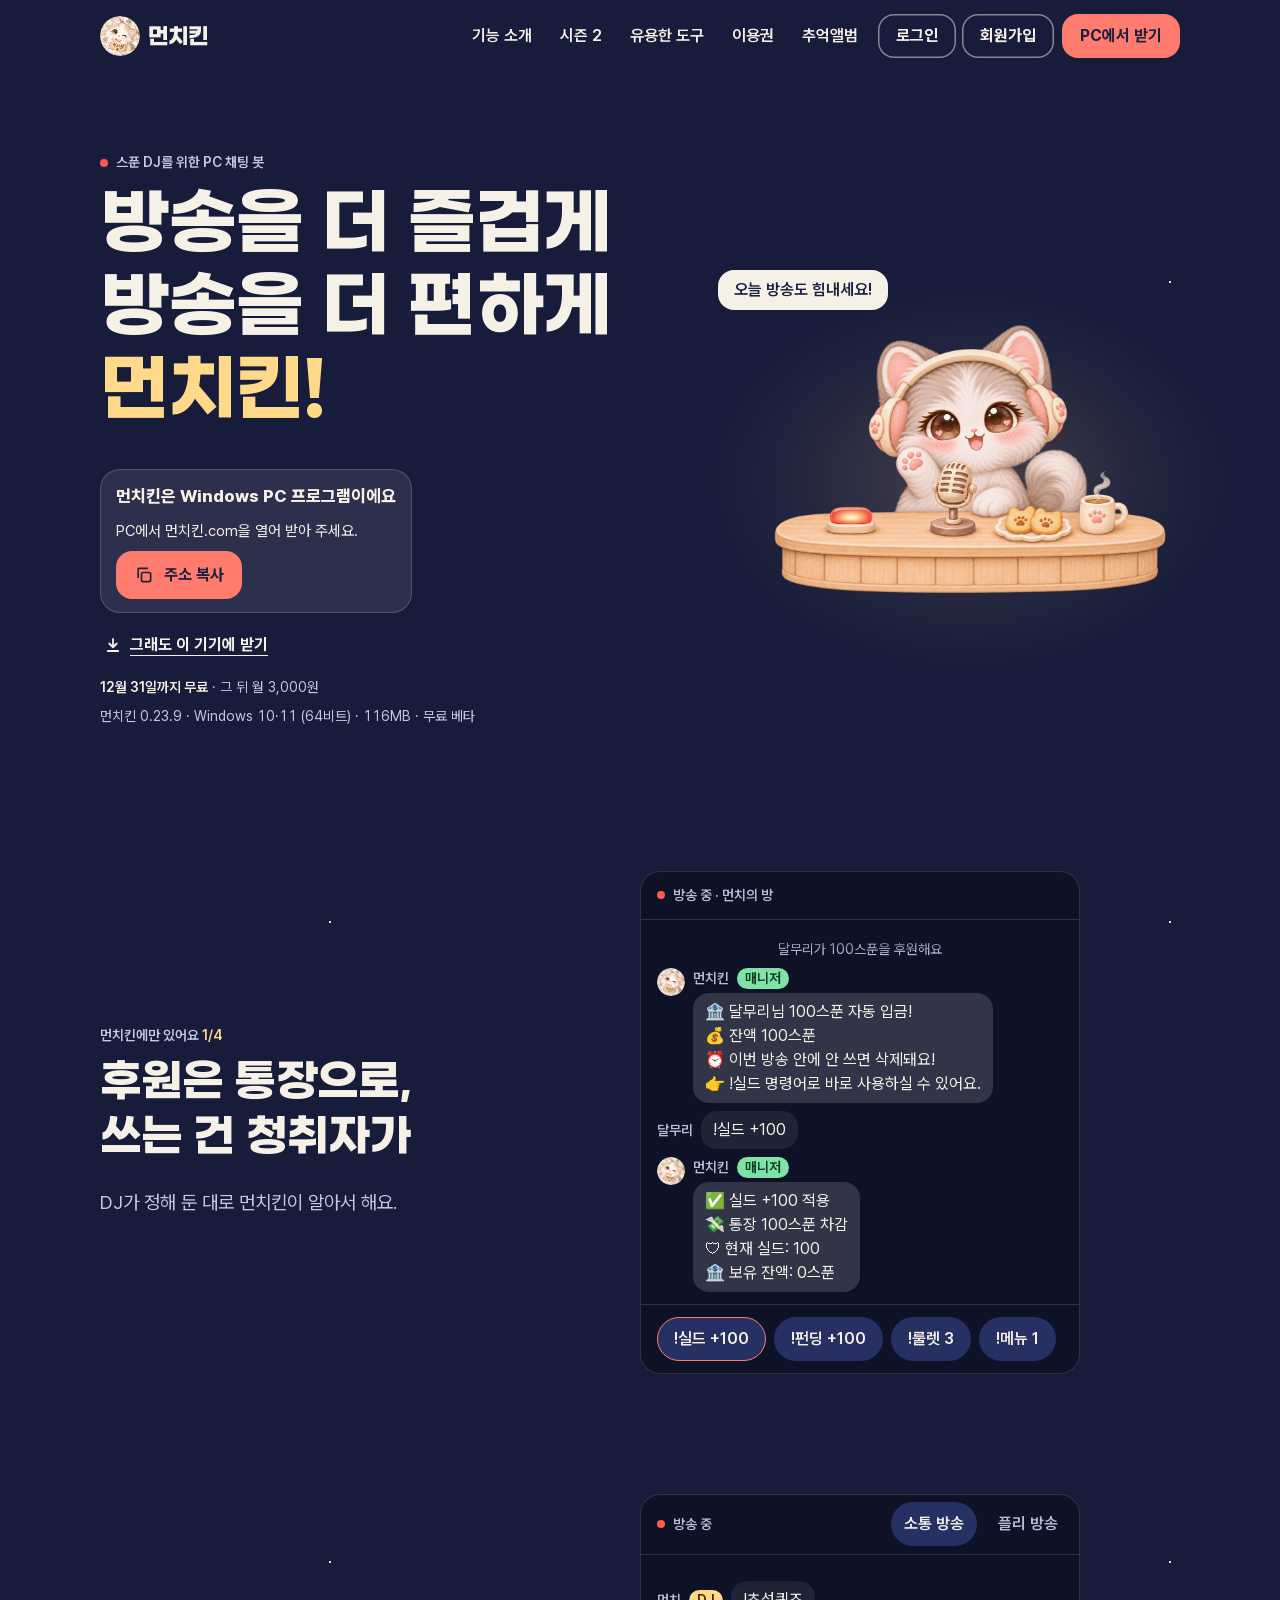
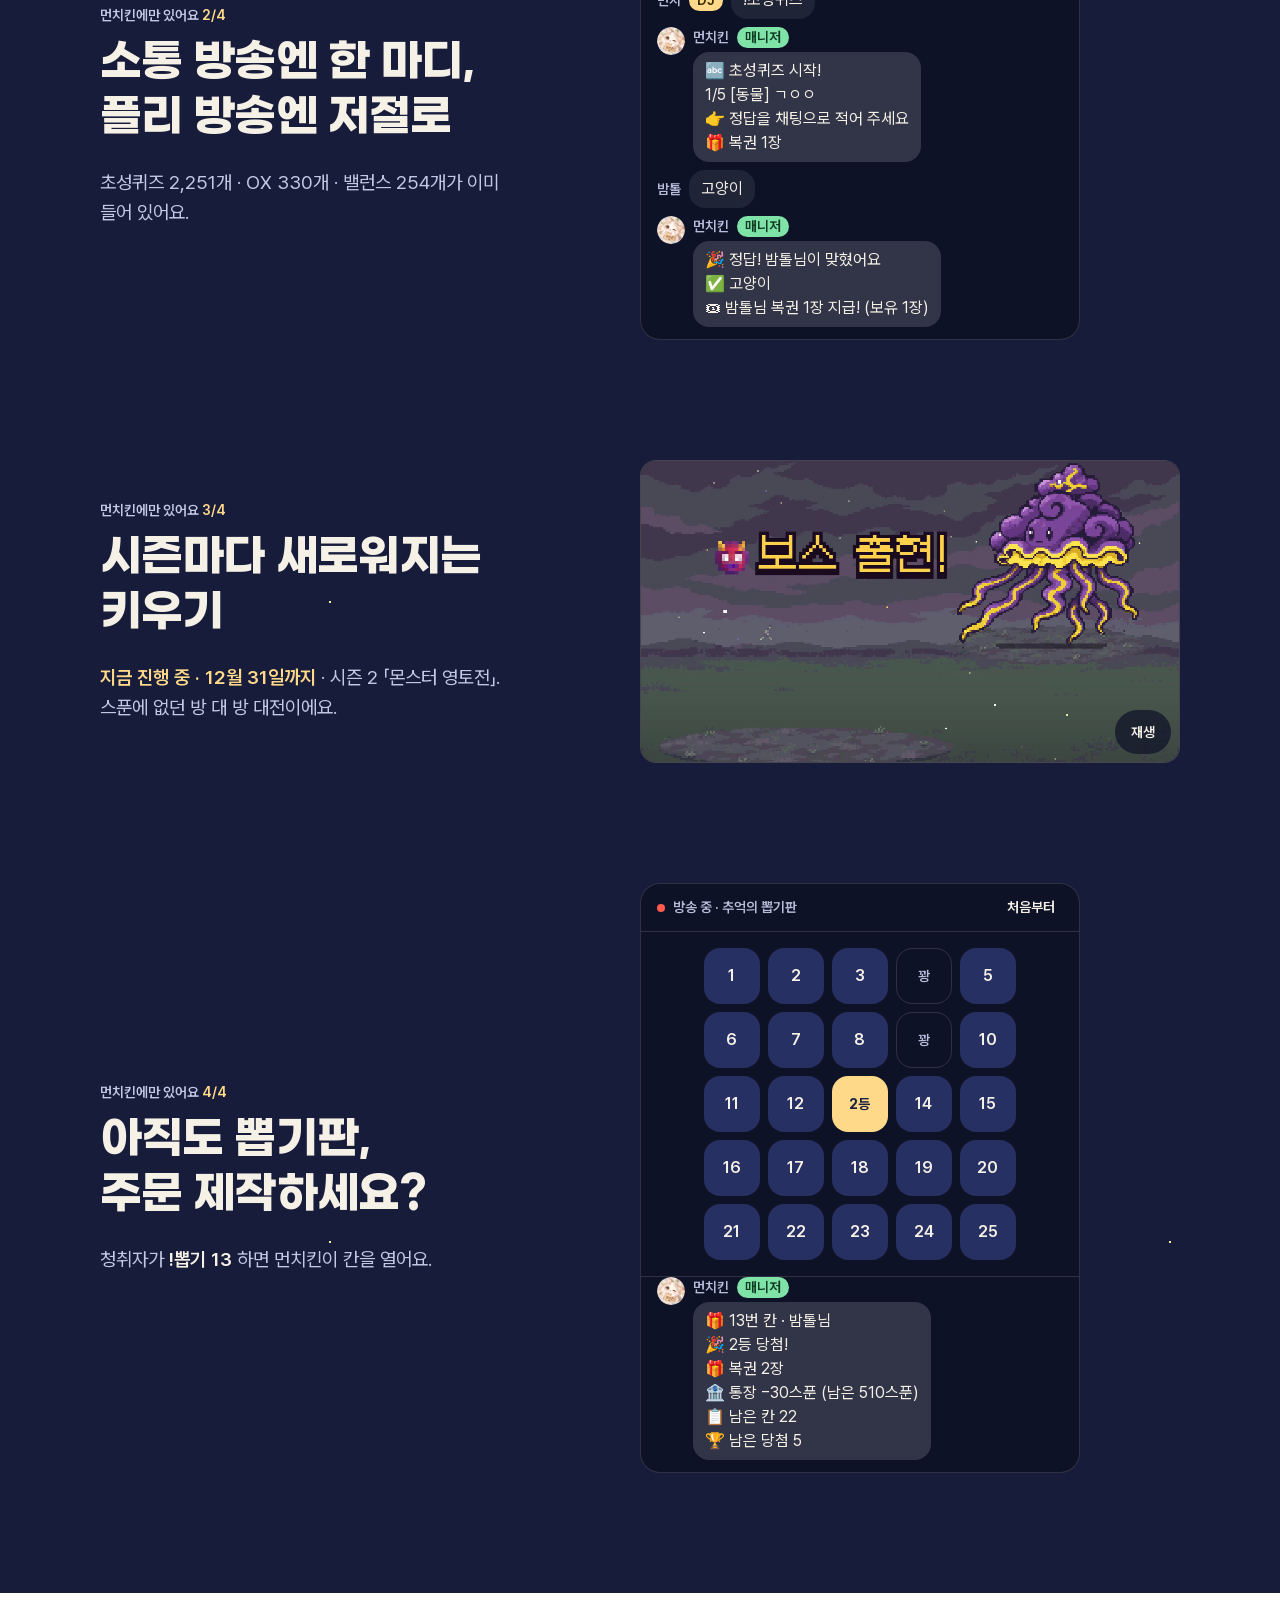
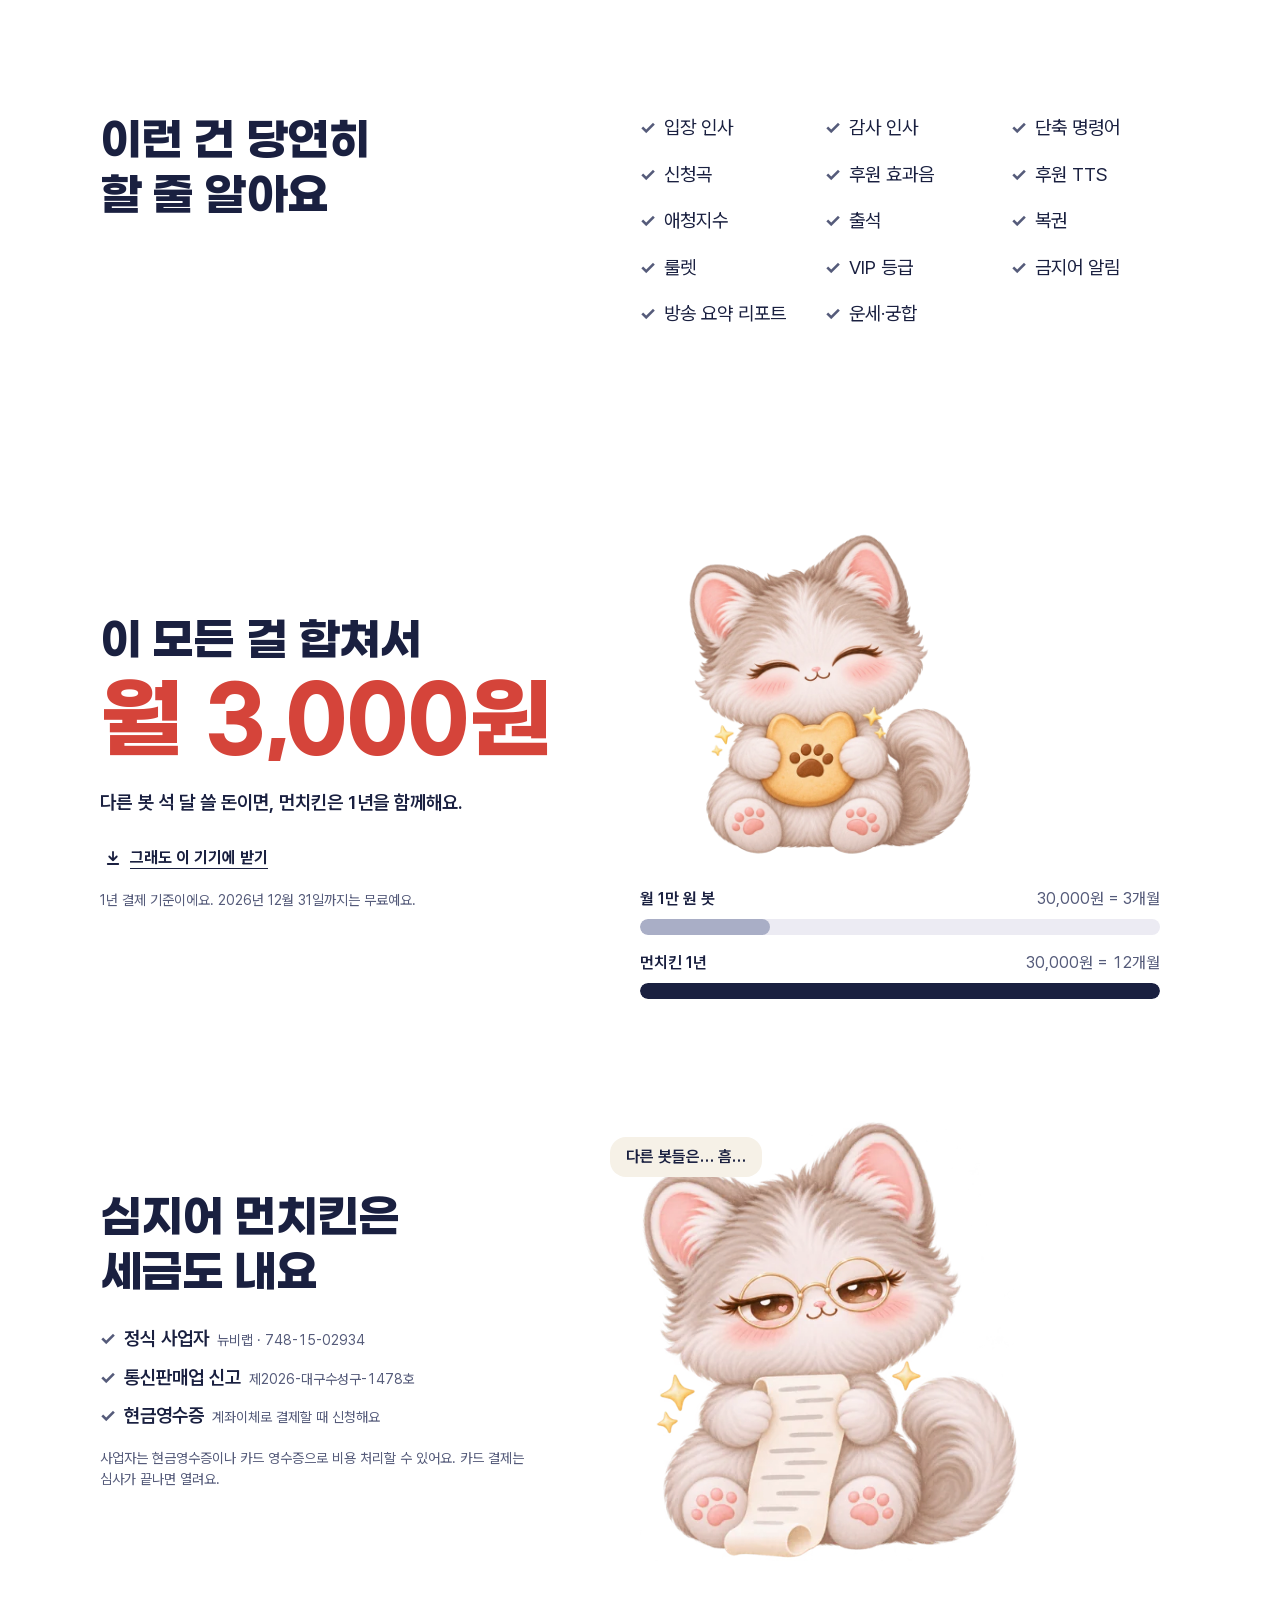
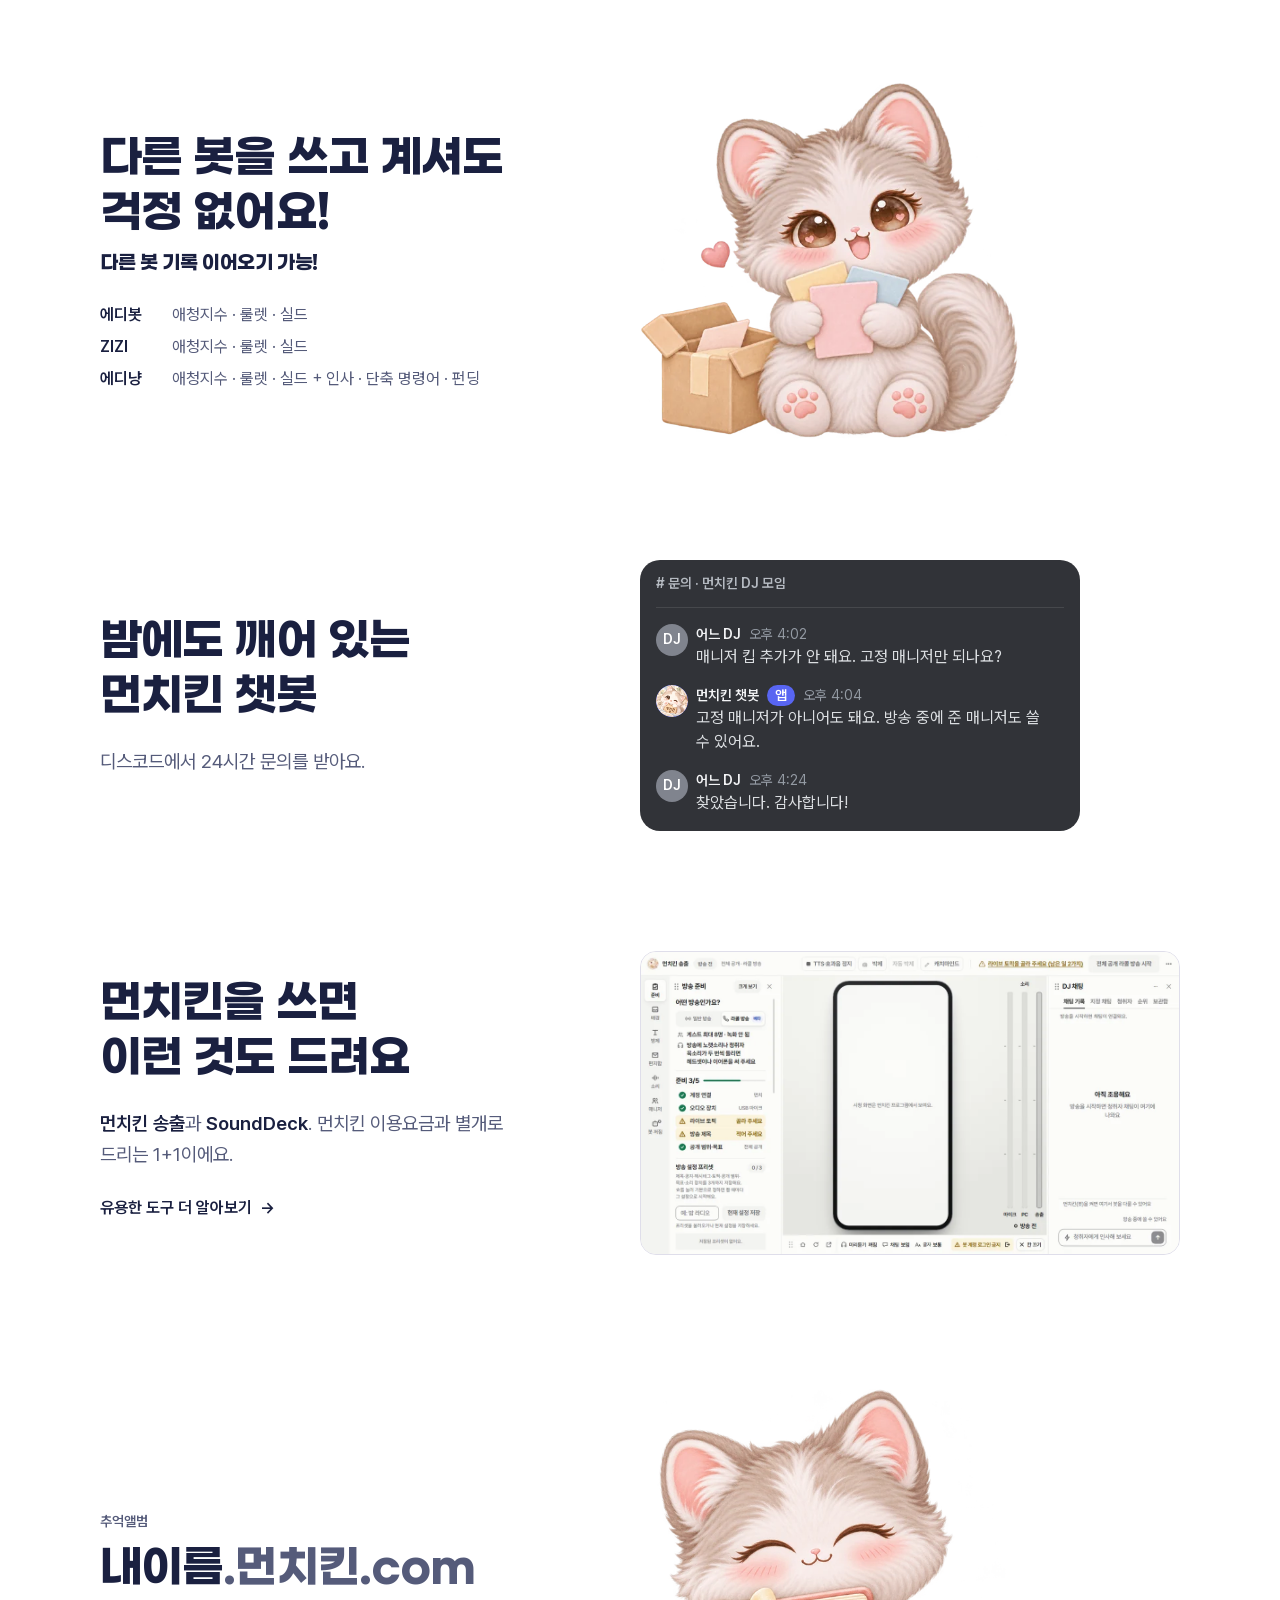
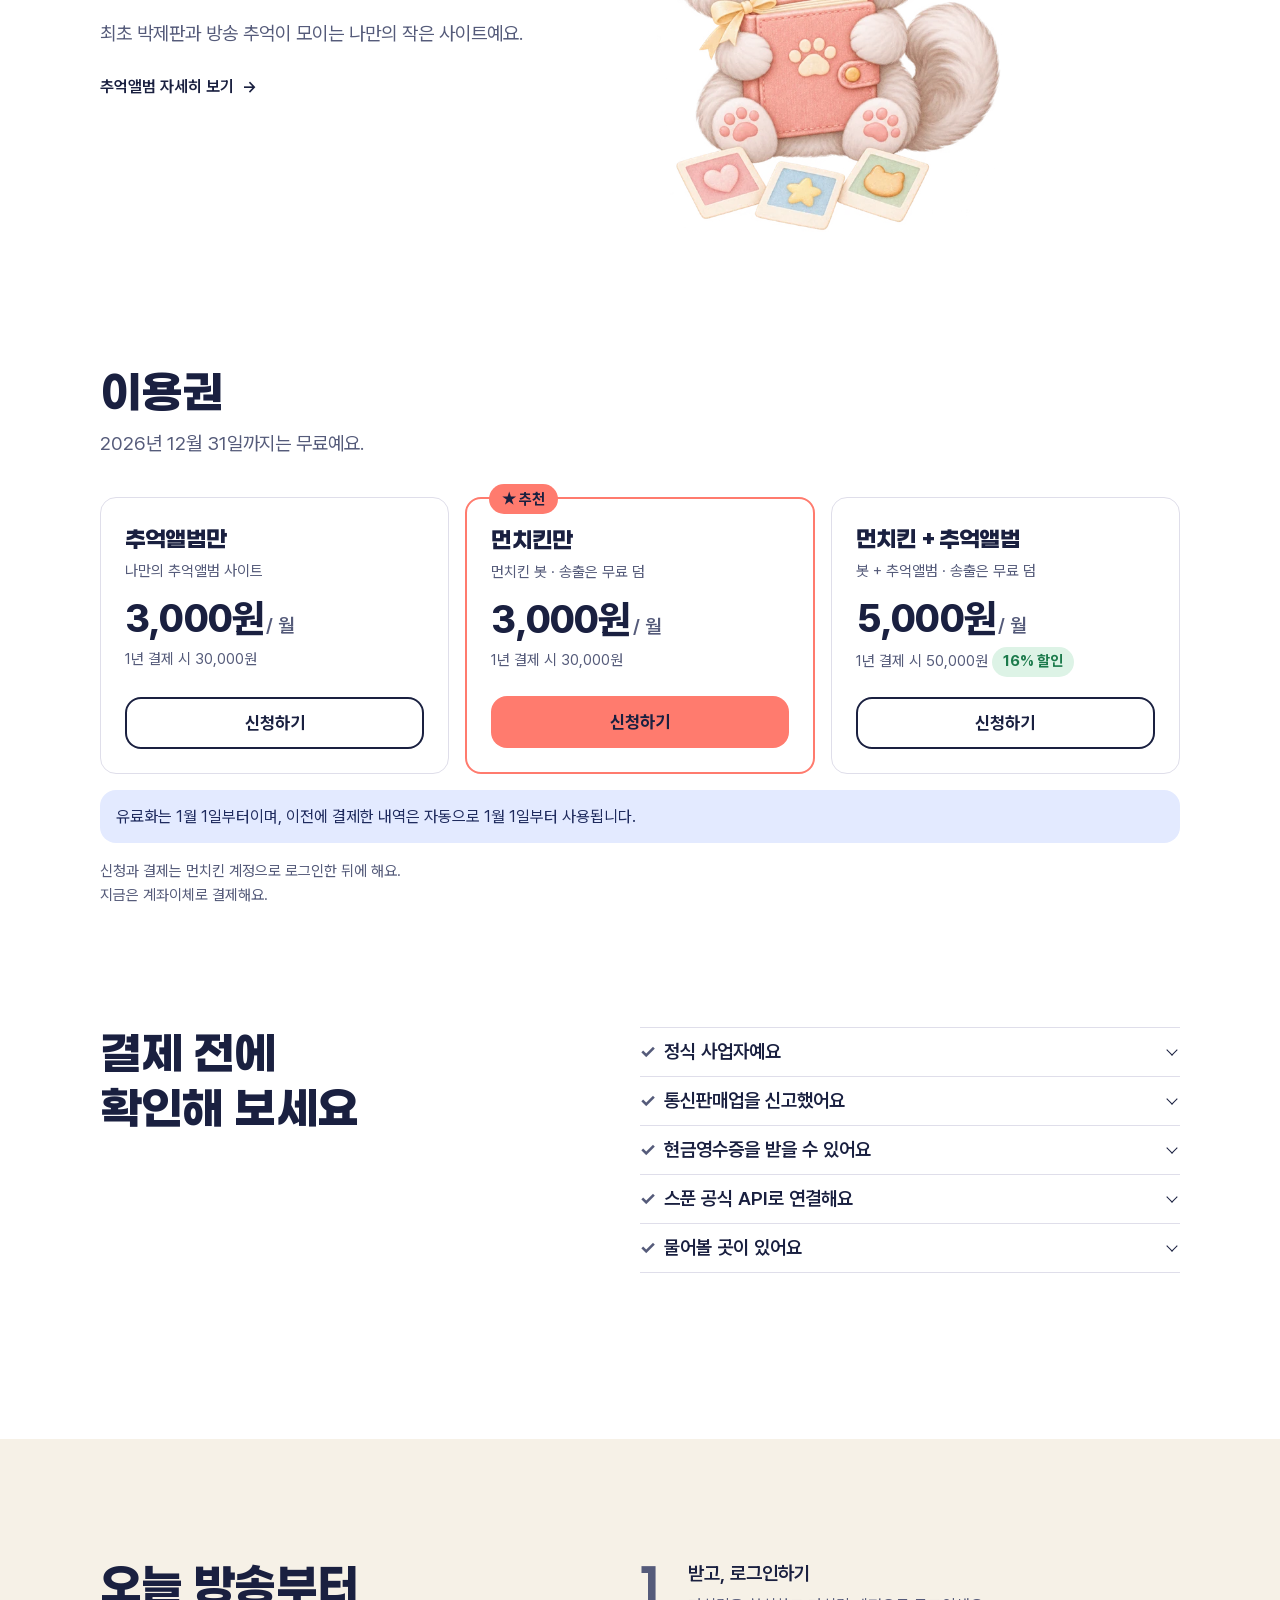
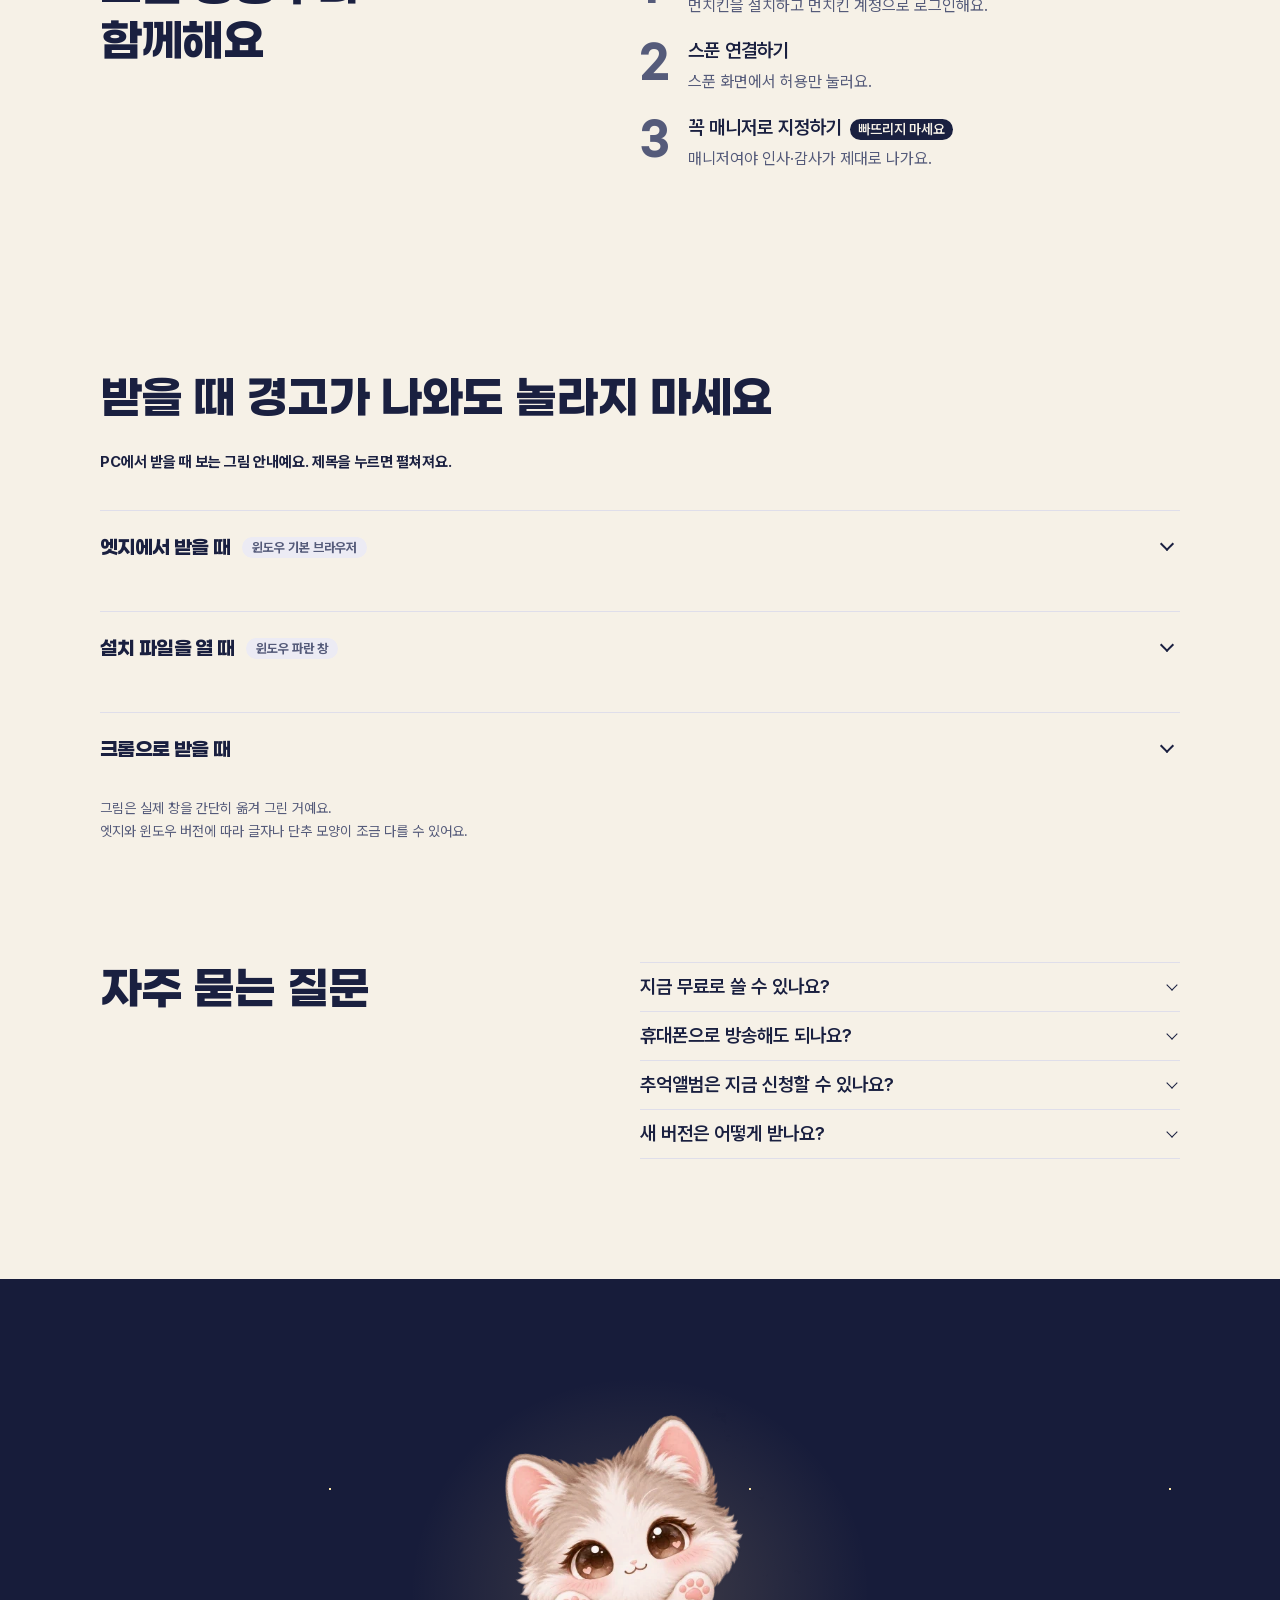
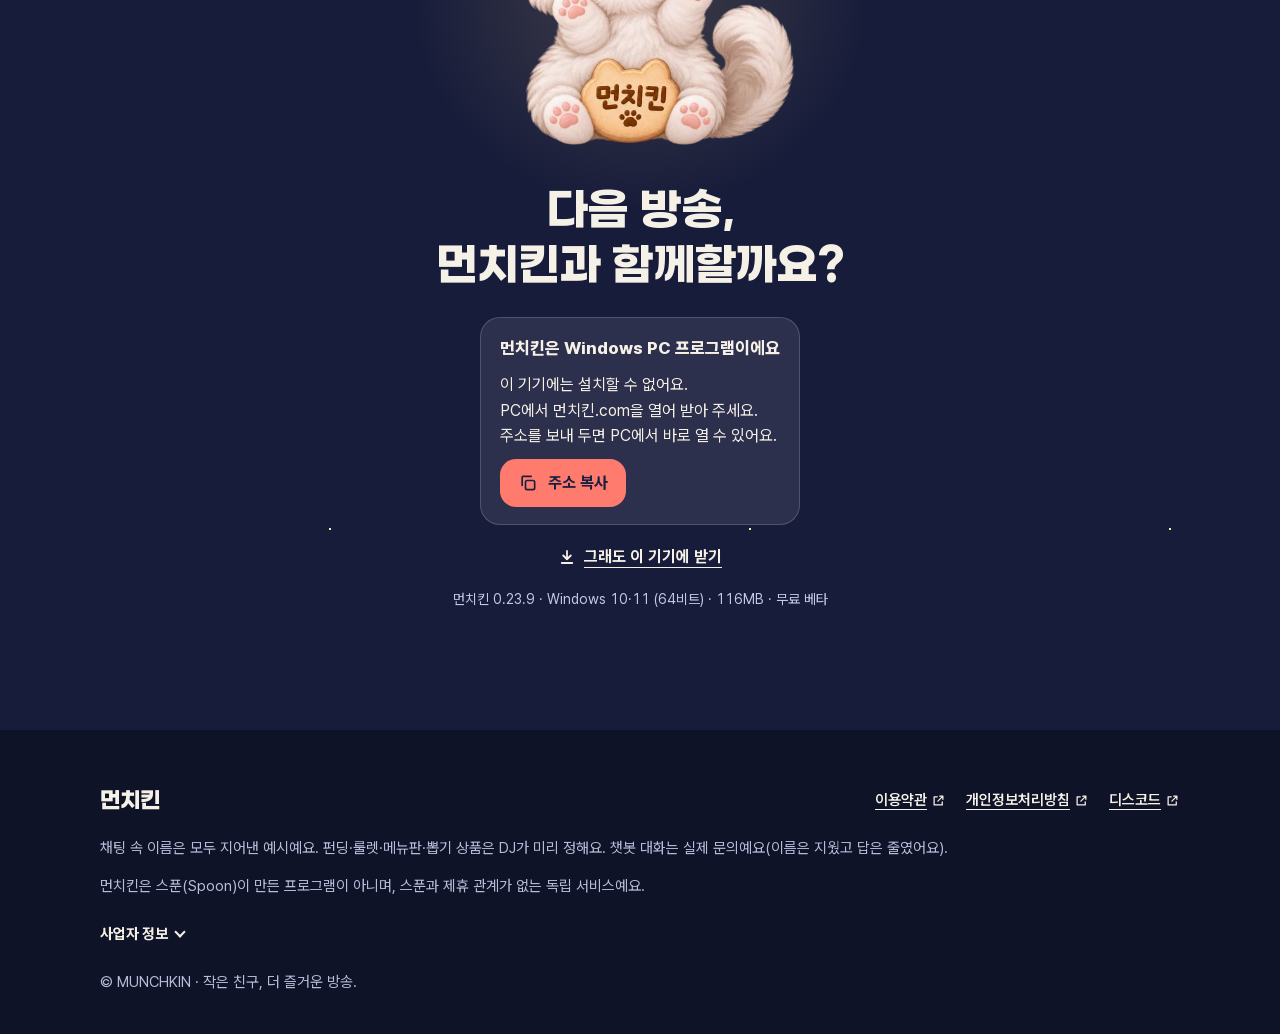
==== docs/index.html @ ced6c3f8 "새 흐름 2: 첫 페이지를 시안 D 로 — 장면 3층·눌러 보는 채팅 창·home.css v=1·home.js v=2·글꼴 - index.html(python 으로 씀): 밤(첫 " ====
<!doctype html>
<html lang="ko"><head><meta charset="utf-8"><meta name="viewport" content="width=device-width,initial-scale=1,viewport-fit=cover">
<title>먼치킨 · 스푼 DJ를 위한 PC 채팅 봇</title><meta name="description" content="스푼 DJ를 위한 Windows PC 채팅 봇, 먼치킨. 스푼 방송에 매니저로 들어와 입장 인사, 후원 감사, 채팅 게임을 대신해 줘요.">
<meta property="og:title" content="스푼 방송을 도와줄 공식 API 봇, 먼치킨!"><meta property="og:description" content="스푼 DJ를 위한 Windows PC 채팅 봇. 입장 인사, 후원 감사, 채팅 게임을 대신해 줘요."><meta property="og:image" content="https://xn--s22bu18a0ub.com/og.jpg"><meta property="og:image:width" content="1200"><meta property="og:image:height" content="630"><meta property="og:image:alt" content="헤드폰을 쓰고 라디오 책상에서 손을 흔드는 먼치킨 고양이. 스푼 DJ를 위한 PC 채팅 봇, 먼치킨."><meta property="og:url" content="https://xn--s22bu18a0ub.com/"><meta property="og:type" content="website"><meta property="og:site_name" content="먼치킨"><meta property="og:locale" content="ko_KR">
<meta name="twitter:card" content="summary_large_image"><meta name="twitter:title" content="스푼 방송을 도와줄 공식 API 봇, 먼치킨!">
<link rel="canonical" href="https://xn--s22bu18a0ub.com/"><link rel="icon" href="favicon.ico"><link rel="apple-touch-icon" href="munchkin-256.png">
<meta name="theme-color" content="#171C3A">
<link rel="preload" href="fonts/mk-text.woff2" as="font" type="font/woff2" crossorigin><link rel="preload" href="fonts/mk-title.woff2" as="font" type="font/woff2" crossorigin>
<link rel="stylesheet" href="site.css?v=10"><link rel="stylesheet" href="pay.css?v=2"><link rel="stylesheet" href="home.css?v=1"><script src="home.js?v=2" defer></script><script type="module" src="album/album.js?v=30"></script>
</head>
<body class="home"><a class="skip" href="#main">본문으로 바로 가기</a><svg class="sprite" width="0" height="0" aria-hidden="true" focusable="false" style="position:absolute"><defs>
<symbol id="i-down" viewBox="0 0 24 24"><path d="M12 4v11M7 10l5 5 5-5M5 20h14"/></symbol>
<symbol id="i-below" viewBox="0 0 24 24"><path d="M12 5v14M6 13l6 6 6-6"/></symbol>
<symbol id="i-above" viewBox="0 0 24 24"><path d="M12 19V5M6 11l6-6 6 6"/></symbol>
<symbol id="i-next" viewBox="0 0 24 24"><path d="M5 12h14M13 6l6 6-6 6"/></symbol>
<symbol id="i-out" viewBox="0 0 24 24"><path d="M14 5h5v5M19 5l-8 8M18 14v5H5V6h5"/></symbol>
<symbol id="i-copy" viewBox="0 0 24 24"><rect x="9" y="9" width="11" height="11" rx="2"/><path d="M5 15V5a1 1 0 0 1 1-1h10"/></symbol>
<symbol id="i-share" viewBox="0 0 24 24"><path d="M12 4v11M8 8l4-4 4 4M5 13v6h14v-6"/></symbol>
<symbol id="i-chat" viewBox="0 0 24 24"><path d="M5 5h14a1 1 0 0 1 1 1v9a1 1 0 0 1-1 1h-9l-5 4v-4a1 1 0 0 1-1-1V6a1 1 0 0 1 1-1z"/><path d="M8.5 10.5h7"/></symbol>
<symbol id="i-dice" viewBox="0 0 24 24"><rect x="4" y="4" width="16" height="16" rx="3"/><path d="M9 9h.01M15 9h.01M9 15h.01M15 15h.01M12 12h.01"/></symbol>
<symbol id="i-sprout" viewBox="0 0 24 24"><path d="M12 20v-8M12 12c0-4 3-6.5 7-6.5 0 4-3 6.5-7 6.5zM12 14c0-3-2.4-5.5-6-5.5 0 3 2.4 5.5 6 5.5z"/></symbol>
<symbol id="i-music" viewBox="0 0 24 24"><path d="M9 18V6l10-2v12"/><circle cx="6.5" cy="18" r="2.5"/><circle cx="16.5" cy="16" r="2.5"/></symbol>
<symbol id="i-board" viewBox="0 0 24 24"><rect x="3" y="4" width="18" height="16" rx="2"/><path d="M3 10h18M10 10v10"/></symbol>
<symbol id="i-devices" viewBox="0 0 24 24"><rect x="2" y="4" width="14" height="10" rx="1.5"/><path d="M6 18h6M9 14v4"/><rect x="17.5" y="8" width="4.5" height="12" rx="1"/></symbol>
</defs></svg>
<header class="site-header on-night"><div class="wrap header-in"><a class="brand" href="./"><img src="munchkin-64.png" width="40" height="40" alt="">먼치킨</a><nav aria-label="주 메뉴"><a class="opt" href="#show">기능 소개</a><a href="#grow">시즌 2</a><a href="tools/"><span class="nav-long">유용한 </span>도구</a><a class="opt" href="#pay">이용권</a><a href="album/">추억앨범</a></nav><div class="mk-auth" id="mk-auth"><a class="btn line sm" href="album/">로그인</a><a class="btn line sm join" href="album/">회원가입</a></div><a class="btn main sm header-get" data-dl href="https://github.com/jwonly-spn/jun-live/releases/download/v0.23.9/Munchkin-Setup-0.23.9.exe">무료 받기</a></div></header>
<main id="main"><div id="mk-beta"></div>
<!-- 밤: 방송 중인 구간(첫 화면 + 먼치킨에만 있는 네 가지) -->
<div class="night h-zone">
<section class="h-hero" aria-labelledby="hero-title"><div class="wrap">
<div class="h-copy"><p class="h-kicker"><i class="h-dot" aria-hidden="true"></i>스푼 DJ를 위한 PC 채팅 봇</p>
<h1 id="hero-title"><span>방송을 더 즐겁게</span><span>방송을 더 편하게</span><span class="h-name">먼치킨!</span></h1></div>
<figure class="h-hero-art"><p class="h-note" aria-hidden="true">오늘 방송도 힘내세요!</p><img src="art/hero-desk.webp" width="1208" height="857" alt="헤드폰을 쓰고 작은 책상에서 방송하는 먼치킨 고양이" fetchpriority="high"></figure>
<div class="h-get-box"><div class="get" id="get"><a class="btn main dl" data-dl href="https://github.com/jwonly-spn/jun-live/releases/download/v0.23.9/Munchkin-Setup-0.23.9.exe"><svg class="ico" aria-hidden="true"><use href="#i-down"/></svg><span data-dl-label>Windows용 무료 받기</span></a>
<div class="pc-note pc-note-mini" data-pc-note hidden><p class="pc-note-title">먼치킨은 Windows PC 프로그램이에요</p><p>PC에서 먼치킨.com을 열어 받아 주세요.</p><div class="pc-note-actions"><button type="button" class="btn main" data-copy><svg class="ico" aria-hidden="true"><use href="#i-copy"/></svg>주소 복사</button><button type="button" class="btn line" data-share hidden><svg class="ico" aria-hidden="true"><use href="#i-share"/></svg>카톡이나 디스코드로 보내기</button></div><p class="pc-note-status" role="status" aria-live="polite"></p></div></div>
<p class="h-small"><b>12월 31일까지 무료</b> · 그 뒤 월 3,000원</p><p class="version">먼치킨 0.23.9 · Windows 10·11 (64비트) · 116MB · 무료 베타</p></div>
</div></section>
<div id="show">
<section class="h-scene" id="bank" aria-labelledby="bank-t"><div class="wrap">
<div class="h-head h-rv"><p class="h-eye">먼치킨에만 있어요 <b>1/4</b></p><h2 id="bank-t">후원은 통장으로,<br>쓰는 건 청취자가</h2></div>
<div class="h-pic h-rv h-chat" role="group" aria-label="통장 채팅 예시">
<p class="h-chat-bar"><span><i class="h-dot" aria-hidden="true"></i>방송 중 · 먼치의 방</span></p>
<div class="h-log">
<p class="h-st">달무리가 100스푼을 후원해요</p>
<div class="h-msg h-bot"><span class="h-av" aria-hidden="true"><img src="munchkin-64.png" width="28" height="28" alt=""></span><div><p class="h-who">먼치킨<span class="h-role">매니저</span></p><p class="h-bub">🏦 달무리님 100스푼 자동 입금!
💰 잔액 100스푼
⏰ 이번 방송 안에 안 쓰면 삭제돼요!
👉 !실드 명령어로 바로 사용하실 수 있어요.</p></div></div>
<div id="bank-out" class="h-out" aria-live="polite"></div>
</div>
<div class="h-send" role="group" aria-label="청취자 달무리가 되어 보낼 명령"><button type="button" data-k="shield" aria-pressed="true">!실드 +100</button><button type="button" data-k="fund" aria-pressed="false">!펀딩 +100</button><button type="button" data-k="roul" aria-pressed="false">!룰렛 3</button><button type="button" data-k="menu" aria-pressed="false">!메뉴 1</button></div>
</div>
<div class="h-tail"><p class="h-one">DJ가 정해 둔 대로 먼치킨이 알아서 해요.</p></div>
</div></section>
<section class="h-scene" id="game" aria-labelledby="game-t"><div class="wrap">
<div class="h-head h-rv"><p class="h-eye">먼치킨에만 있어요 <b>2/4</b></p><h2 id="game-t">소통 방송엔 한 마디,<br>플리 방송엔 저절로</h2></div>
<div class="h-pic h-rv h-chat" role="group" aria-label="미니게임 채팅 예시">
<div class="h-chat-bar h-has-seg"><span><i class="h-dot" aria-hidden="true"></i>방송 중</span><div class="h-seg" role="group" aria-label="방송 종류"><button type="button" data-g="talk" aria-pressed="true">소통 방송</button><button type="button" data-g="play" aria-pressed="false">플리 방송</button></div></div>
<div class="h-log"><div id="game-out" class="h-out" aria-live="polite"></div></div>
</div>
<div class="h-tail"><p class="h-one">초성퀴즈 2,251개 · OX 330개 · 밸런스 254개가 이미 들어 있어요.</p></div>
</div></section>
<section class="h-scene" id="grow" aria-labelledby="grow-t"><div class="wrap">
<div class="h-head h-rv"><p class="h-eye">먼치킨에만 있어요 <b>3/4</b></p><h2 id="grow-t">시즌마다 새로워지는<br>키우기</h2></div>
<figure class="h-pic h-rv h-screen"><video data-auto muted loop playsinline preload="metadata" poster="s2/boss-wide-poster.webp" aria-label="키우기 보스전 장면 영상"><source src="s2/boss-wide.webm" type="video/webm"><source src="s2/boss-wide.mp4" type="video/mp4"></video></figure>
<div class="h-tail"><p class="h-one"><b class="h-hl" id="s2-date">12월 1일 0시 시작</b> · 시즌 2 「몬스터 영토전」. 스푼에 없던 방 대 방 대전이에요.</p></div>
</div></section>
<section class="h-scene" id="pick" aria-labelledby="pick-t"><div class="wrap">
<div class="h-head h-rv"><p class="h-eye">먼치킨에만 있어요 <b>4/4</b></p><h2 id="pick-t">아직도 뽑기판,<br>주문 제작하세요?</h2></div>
<div class="h-pic h-rv h-chat" role="group" aria-label="뽑기판 채팅 예시">
<div class="h-chat-bar"><span><i class="h-dot" aria-hidden="true"></i>방송 중 · 추억의 뽑기판</span><button type="button" class="h-reset" id="board-reset">처음부터</button></div>
<div class="h-board" id="board" role="group" aria-label="뽑기판 25칸 — 청취자 밤톨이 되어 눌러서 열어 보세요"></div>
<div class="h-log"><div id="pick-out" class="h-out" aria-live="polite"></div></div>
</div>
<div class="h-tail"><p class="h-one">청취자가 <b>!뽑기 13</b> 하면 먼치킨이 칸을 열어요.</p></div>
</div></section>
</div>
</div>
<!-- 흰색: 따져 보는 구간 -->
<div class="h-zone h-paper">
<section class="h-scene h-solo" id="basic" aria-labelledby="basic-t"><div class="wrap">
<div class="h-head h-rv"><h2 id="basic-t">이런 건 당연히 <br class="h-pc-on">할 줄 알아요</h2></div>
<ul class="h-pic h-rv h-checks"><li>입장 인사</li><li>감사 인사</li><li>단축 명령어</li><li>신청곡</li><li>후원 효과음</li><li>후원 TTS</li><li>애청지수</li><li>출석</li><li>복권</li><li>룰렛</li><li>VIP 등급</li><li>금지어 알림</li><li>방송 요약 리포트</li><li>운세·궁합</li></ul>
</div></section>
<section class="h-scene" id="price" aria-labelledby="price-t"><div class="wrap">
<div class="h-head h-rv"><h2 id="price-t">이 모든 걸 합쳐서</h2><p class="h-num">월 3,000원</p></div>
<div class="h-pic h-rv">
<img class="h-price-art" src="art/thanks-cookie.webp" width="640" height="720" alt="쿠키를 안은 먼치킨 고양이" loading="lazy">
<div class="h-bars" role="img" aria-label="30,000원이면 월 1만 원 봇은 3개월, 먼치킨은 12개월">
<div class="h-bar h-other"><p>월 1만 원 봇<span>30,000원 = 3개월</span></p><div class="h-track"><i class="h-fill"></i></div></div>
<div class="h-bar h-mk"><p>먼치킨 1년<span>30,000원 = 12개월</span></p><div class="h-track"><i class="h-fill"></i></div></div>
</div>
</div>
<div class="h-tail">
<p class="h-one"><b>다른 봇 석 달 쓸 돈이면, 먼치킨은 1년을 함께해요.</b></p>
<div class="h-get-box"><div class="get"><a class="btn main dl" data-dl href="https://github.com/jwonly-spn/jun-live/releases/download/v0.23.9/Munchkin-Setup-0.23.9.exe"><svg class="ico" aria-hidden="true"><use href="#i-down"/></svg><span data-dl-label>Windows용 무료 받기</span></a></div>
<p class="h-small">1년 결제 기준이에요. 2026년 12월 31일까지는 무료예요.</p></div>
</div>
</div></section>
<section class="h-scene" id="tax" aria-labelledby="tax-t"><div class="wrap">
<div class="h-head h-rv"><h2 id="tax-t">심지어 먼치킨은<br>세금도 내요</h2></div>
<figure class="h-pic h-rv h-cat"><p class="h-note" aria-hidden="true">다른 봇들은… 흠…</p><img src="art/tax.webp" width="481" height="560" alt="안경을 쓰고 영수증을 든 먼치킨 고양이. “다른 봇들은… 흠…”" loading="lazy"></figure>
<div class="h-tail">
<ul class="h-ticks">
<li><div><b>정식 사업자</b><span>뉴비랩 · 748-15-02934</span></div></li>
<li><div><b>통신판매업 신고</b><span>제2026-대구수성구-1478호</span></div></li>
<li><div><b>현금영수증</b><span>계좌이체로 결제할 때 신청해요</span></div></li>
</ul>
<p class="h-small">사업자는 현금영수증이나 카드 영수증으로 비용 처리할 수 있어요. 카드 결제는 심사가 끝나면 열려요.</p>
</div>
</div></section>
<section class="h-scene" id="move" aria-labelledby="move-t"><div class="wrap">
<div class="h-head h-rv"><h2 id="move-t">다른 봇을 쓰고 계셔도<br>걱정 없어요!</h2><p class="h-strong">다른 봇 기록 이어오기 가능!</p></div>
<figure class="h-pic h-rv h-cat"><img src="art/moving.webp" width="560" height="528" alt="이사 상자에서 서류를 꺼내는 먼치킨 고양이" loading="lazy"></figure>
<div class="h-tail">
<ul class="h-bots">
<li><b>에디봇</b><span>애청지수 · 룰렛 · 실드</span></li>
<li><b>ZIZI</b><span>애청지수 · 룰렛 · 실드</span></li>
<li><b>에디냥</b><span>애청지수 · 룰렛 · 실드 + 인사 · 단축 명령어 · 펀딩</span></li>
</ul>
</div>
</div></section>
<section class="h-scene" id="help" aria-labelledby="help-t"><div class="wrap">
<div class="h-head h-rv"><h2 id="help-t">밤에도 깨어 있는<br>먼치킨 챗봇</h2></div>
<div class="h-pic h-rv h-dc" role="group" aria-label="실제 디스코드 문의">
<p class="h-dc-bar"># 문의 · 먼치킨 DJ 모임</p>
<div class="h-dm"><span class="h-av" aria-hidden="true">DJ</span><div><p class="h-nm">어느 DJ<time>오후 4:02</time></p><p>매니저 킵 추가가 안 돼요. 고정 매니저만 되나요?</p></div></div>
<div class="h-dm"><span class="h-av h-app" aria-hidden="true"><img src="munchkin-64.png" width="32" height="32" alt=""></span><div><p class="h-nm">먼치킨 챗봇<span class="h-tag">앱</span><time>오후 4:04</time></p><p>고정 매니저가 아니어도 돼요. 방송 중에 준 매니저도 쓸 수 있어요.</p></div></div>
<div class="h-dm"><span class="h-av" aria-hidden="true">DJ</span><div><p class="h-nm">어느 DJ<time>오후 4:24</time></p><p>찾았습니다. 감사합니다!</p></div></div>
</div>
<div class="h-tail"><p class="h-one">디스코드에서 24시간 문의를 받아요.</p></div>
</div></section>
<section class="h-scene" id="tools" aria-labelledby="tools-t"><div class="wrap">
<div class="h-head h-rv"><h2 id="tools-t">먼치킨을 쓰면<br>이런 것도 드려요</h2></div>
<figure class="h-pic h-rv h-shot"><img src="tools/studio.webp" width="1200" height="674" alt="먼치킨 송출 프로그램 화면" loading="lazy"></figure>
<div class="h-tail"><p class="h-one"><b>먼치킨 송출</b>과 <b>SoundDeck</b>. 먼치킨 이용요금과 별개로 드리는 1+1이에요.</p><a class="h-more" href="tools/">유용한 도구 더 알아보기</a></div>
</div></section>
<section class="h-scene" id="album" aria-labelledby="album-title"><div class="wrap">
<div class="h-head h-rv"><p class="h-eye">추억앨범</p><h2 id="album-title" class="h-addr">내이름<span class="h-dim">.먼치킨.com</span></h2></div>
<figure class="h-pic h-rv h-cat h-m-off"><img src="art/album.webp" width="581" height="720" alt="앨범을 안은 먼치킨 고양이" loading="lazy"></figure>
<div class="h-tail album-copy"><p class="h-one album-note">최초 박제판과 방송 추억이 모이는 나만의 작은 사이트예요.</p><p class="h-links"><a class="h-more" href="album/">추억앨범 자세히 보기</a></p></div>
</div></section>
<section class="h-scene h-solo h-wide" id="pay" aria-labelledby="pay-title"><div class="wrap">
<div class="h-head h-rv"><h2 id="pay-title">이용권</h2><p class="h-one">2026년 12월 31일까지는 무료예요.</p></div>
<div class="h-pic h-rv"><div class="pt" id="mk-pay"><div class="pt-grid"><article class="card pt-card"><h3>추억앨범만</h3><p class="hint">나만의 추억앨범 사이트</p><p class="pt-price"><b>3,000원</b><span> / 월</span></p><p class="pt-sub">1년 결제 시 30,000원</p><a class="btn block line" href="album/" aria-label="추억앨범만 신청하기">신청하기</a></article><article class="card pt-card pt-best"><p class="pt-badge">★ 추천</p><h3>먼치킨만</h3><p class="hint">먼치킨 봇 · 송출은 무료 덤</p><p class="pt-price"><b>3,000원</b><span> / 월</span></p><p class="pt-sub">1년 결제 시 30,000원</p><a class="btn block main" href="album/" aria-label="먼치킨만 신청하기">신청하기</a></article><article class="card pt-card"><h3>먼치킨 + 추억앨범</h3><p class="hint">봇 + 추억앨범 · 송출은 무료 덤</p><p class="pt-price"><b>5,000원</b><span> / 월</span></p><p class="pt-sub">1년 결제 시 50,000원 <span class="chip sale">16% 할인</span></p><a class="btn block line" href="album/" aria-label="먼치킨 + 추억앨범 신청하기">신청하기</a></article></div><p class="notice">유료화는 1월 1일부터이며, 이전에 결제한 내역은 자동으로 1월 1일부터 사용됩니다.</p><p class="hint">신청과 결제는 먼치킨 계정으로 로그인한 뒤에 해요.<br class="br-s">지금은 계좌이체로 결제해요.</p></div></div>
</div></section>
<section class="h-scene h-solo h-sure" id="sure" aria-labelledby="sure-t"><div class="wrap">
<div class="h-head h-rv"><h2 id="sure-t">결제 전에 <br class="h-pc-on">확인해 보세요</h2></div>
<div class="h-pic h-rv h-folds">
<details><summary><span class="h-ok">정식 사업자예요</span></summary><p>뉴비랩(NEWVIE Lab) · 사업자등록번호 748-15-02934 · <a href="https://www.ftc.go.kr/bizCommPop.do?wrkr_no=7481502934" target="_blank" rel="noopener">공정거래위원회에서 확인할 수 있어요<span class="sr">(새 창)</span></a>.</p></details>
<details><summary><span class="h-ok">통신판매업을 신고했어요</span></summary><p>신고번호 제2026-대구수성구-1478호</p></details>
<details><summary><span class="h-ok">현금영수증을 받을 수 있어요</span></summary><p>계좌이체로 결제할 때 개인(소득공제)이나 사업자(지출증빙) 현금영수증을 신청해요. 자세한 세금 처리는 세무사나 국세청(☎126)에 물어봐 주세요.</p></details>
<details><summary><span class="h-ok">스푼 공식 API로 연결해요</span></summary><p>허용은 스푼 화면에서 누르고, 스푼 비밀번호는 먼치킨에 적지 않아요.</p></details>
<details><summary><span class="h-ok">물어볼 곳이 있어요</span></summary><p>고객안내 0505-008-0032 · 디스코드 「먼치킨 DJ 모임」</p></details>
</div>
</div></section>
</div>
<!-- 크림: 시작하는 구간 -->
<div class="h-zone h-cream">
<section class="h-scene h-solo" id="start" aria-labelledby="start-t"><div class="wrap">
<div class="h-head h-rv"><h2 id="start-t">오늘 방송부터 <br class="h-pc-on">함께해요</h2></div>
<ol class="h-pic h-rv h-steps">
<li><div><b>받고, 로그인하기</b><span>먼치킨을 설치하고 먼치킨 계정으로 로그인해요.</span></div></li>
<li><div><b>스푼 연결하기</b><span>스푼 화면에서 허용만 눌러요.</span></div></li>
<li><div><b>꼭 매니저로 지정하기<span class="h-must">빠뜨리지 마세요</span></b><span>매니저여야 인사·감사가 제대로 나가요.</span></div></li>
</ol>
</div></section>
<section id="install-help" class="sec" aria-labelledby="ih-title">
    <div class="wrap">
      <div class="head">
        <h2 id="ih-title" tabindex="-1">받을 때 경고가 나와도 놀라지 마세요</h2>
      </div>
      <div class="ih-intro">
        <div class="ih-why"><b>왜 경고가 나와요?</b><span>먼치킨은 아직 마이크로소프트 서명을 받지 않은 프로그램이에요.<br class="br-s">그래서 처음 받을 때 엣지와 윈도우가 "이 파일을 믿어도 되는지" 한 번 더 물어봐요.<br class="br-s">아래 그림에서 분홍 테두리를 차례로 누르면 돼요.<br class="br-s">이 확인은 처음 설치할 때만 나오고, 그다음 업데이트는 먼치킨이 알아서 해요.</span></div>
        <p class="ih-safe"><svg viewBox="0 0 24 24" aria-hidden="true"><path d="M12 3l7 3v5c0 4.6-3 8.4-7 10-4-1.6-7-5.4-7-10V6z"/><path d="M8.5 12l2.5 2.5 4.5-5"/></svg><span>먼치킨.com의 받기 단추로 받은 파일만 이렇게 열어 주세요.<br class="br-s">파일 이름은 Munchkin-Setup으로 시작해요.<br class="br-s">다른 곳에서 받은 파일은 열지 마세요.</span></p>
      </div>
      <p class="ih-mobile" data-ih-mobile hidden>PC에서 받을 때 보는 그림 안내예요. 제목을 누르면 펼쳐져요.</p>

      <details class="ih-part" data-ih>
        <summary><h3>엣지에서 받을 때</h3><span class="pill">윈도우 기본 브라우저</span></summary>
        <p class="ih-sub">받기 단추를 누르면 엣지 오른쪽 위에 다운로드 창이 떠요.<br class="br-s">창이 사라졌다면 키보드에서 Ctrl + J를 누르면 다시 열려요.</p>
        <ol class="ih-steps">
          <li>
            <div class="shot" role="img" aria-label="엣지 다운로드 창. 먼치킨 파일 아래에 '일반적으로 다운로드되지 않습니다' 경고가 있고, 파일 옆 점 세 개 단추에 표시가 있어요.">
              <div class="win">
                <div class="wtitle">다운로드 <i>···</i></div>
                <div class="item">
                  <span class="fic"></span>
                  <div><div class="fname">Munchkin-Setup-0.23.9.exe</div><div class="warn">일반적으로 다운로드되지 않습니다. 열기 전에 신뢰할 수 있는지 확인하세요.</div></div>
                  <div class="tools"><span class="ib"><svg viewBox="0 0 24 24"><path d="M5 7h14M10 7V5h4v2M7 7l1 12h8l1-12"/></svg></span><span class="ib hit">···</span></div>
                </div>
              </div>
            </div>
            <div class="ih-cap"><p><b>파일 옆 "···"(더 보기)을 눌러요</b><span>휴지통 단추는 누르지 마세요.<br class="br-s">파일이 지워져요.</span></p></div>
          </li>
          <li>
            <div class="shot" role="img" aria-label="점 세 개를 누르면 나오는 메뉴. '유지'에 표시가 있어요.">
              <div class="win">
                <div class="item">
                  <span class="fic"></span>
                  <div><div class="fname">Munchkin-Setup-0.23.9.exe</div><div class="warn">일반적으로 다운로드되지 않습니다.</div></div>
                  <div class="tools"><span class="ib">···</span></div>
                </div>
                <div class="menu"><i class="bar m"></i><span class="hit left">유지</span><i class="bar"></i><i class="bar s"></i></div>
              </div>
            </div>
            <div class="ih-cap"><p><b>메뉴에서 "유지"를 눌러요</b><span>"파일을 남겨 둔다"는 뜻이에요.</span></p></div>
          </li>
          <li>
            <div class="shot" role="img" aria-label="'열기 전에 신뢰할 수 있는지 확인하세요' 창. 파란 삭제 단추는 누르지 말고, 아래 '더 보기'에 표시가 있어요.">
              <div class="win dlg">
                <h4>열기 전에 이 파일을 신뢰할 수 있는지 확인하세요</h4>
                <p>Microsoft Defender SmartScreen은 이 파일이 안전한지 확인할 수 없습니다.</p>
                <div class="row gap"><span class="b blue no">삭제</span><span class="b">취소</span></div>
                <div><span class="lnk hit left">더 보기 <svg class="chev" viewBox="0 0 12 12" aria-hidden="true"><path d="M2.5 4.5l3.5 3.5 3.5-3.5"/></svg></span></div>
              </div>
            </div>
            <div class="ih-cap"><p><b>창 아래 "더 보기"를 눌러요</b><span>파란 "삭제" 단추는 누르지 마세요.</span></p></div>
          </li>
          <li>
            <div class="shot" role="img" aria-label="'더 보기'를 누르면 아래에 '그래도 계속'이 나오고, 거기에 표시가 있어요.">
              <div class="win dlg">
                <h4>열기 전에 이 파일을 신뢰할 수 있는지 확인하세요</h4>
                <div class="row"><span class="b blue">삭제</span><span class="b">취소</span></div>
                <div class="drop"><span class="lnk">더 보기 <svg class="chev" viewBox="0 0 12 12" aria-hidden="true"><path d="M2.5 7.5l3.5-3.5 3.5 3.5"/></svg></span><span class="hit left">그래도 계속</span><i class="bar m"></i></div>
              </div>
            </div>
            <div class="ih-cap"><p><b>"그래도 계속"을 눌러요</b><span>이제 파일이 PC에 저장돼요.</span></p></div>
          </li>
          <li>
            <div class="shot" role="img" aria-label="다운로드 창에서 먼치킨 파일 아래 '파일 열기'에 표시가 있어요.">
              <div class="win">
                <div class="wtitle">다운로드 <i>···</i></div>
                <div class="item">
                  <span class="fic"></span>
                  <div><div class="fname">Munchkin-Setup-0.23.9.exe</div><span class="open hit left">파일 열기</span></div>
                  <div class="tools"></div>
                </div>
              </div>
            </div>
            <div class="ih-cap"><p><b>"파일 열기"를 눌러요</b><span>다운로드 폴더에서 파일을 두 번 눌러도 돼요.<br class="br-s">다음은 아래 윈도우 파란 창이에요.</span></p></div>
          </li>
        </ol>
      </details>

      <details class="ih-part" data-ih>
        <summary><h3>설치 파일을 열 때</h3><span class="pill">윈도우 파란 창</span></summary>
        <p class="ih-sub">파일을 열면 윈도우가 파란 창을 한 번 더 띄울 수 있어요.<br class="br-s">크롬으로 받았을 때도 같아요.</p>
        <ol class="ih-steps">
          <li>
            <div class="shot ss" role="img" aria-label="파란색 'Windows의 PC 보호' 창. 글 아래 '추가 정보'에 표시가 있어요.">
              <div class="ssw">
                <h4>Windows의 PC 보호</h4>
                <p>Microsoft Defender SmartScreen에서 인식할 수 없는 앱의 시작을 차단했습니다. 이 앱을 실행하면 PC가 위험에 노출될 수 있습니다.</p>
                <div><span class="lnk hit left">추가 정보</span></div>
                <div class="row"><span class="b">실행 안 함</span></div>
              </div>
            </div>
            <div class="ih-cap"><p><b>글 아래 "추가 정보"를 눌러요</b><span>처음에는 "실행" 단추가 안 보여요.<br class="br-s">"추가 정보"를 눌러야 나와요.</span></p></div>
          </li>
          <li>
            <div class="shot ss" role="img" aria-label="'추가 정보'를 누르면 앱 이름과 게시자가 보이고, 아래 '실행' 단추에 표시가 있어요.">
              <div class="ssw">
                <h4>Windows의 PC 보호</h4>
                <dl><dt>앱:</dt><dd>Munchkin-Setup-0.23.9.exe</dd><dt>게시자:</dt><dd>알 수 없는 게시자</dd></dl>
                <div class="row"><span class="b hit">실행</span><span class="b">실행 안 함</span></div>
              </div>
            </div>
            <div class="ih-cap"><p><b>"실행"을 누르면 설치가 이어져요</b><span>"알 수 없는 게시자"는 서명이 없다는 뜻이에요.<br class="br-s">앱 이름이 Munchkin-Setup인지만 확인해 주세요.</span></p></div>
          </li>
        </ol>
        <p class="ih-done"><svg viewBox="0 0 24 24" aria-hidden="true"><path d="M4 12.5l5 5L20 6.5"/></svg><span>설치가 끝나면 먼치킨을 켜서 "스푼 연결"을 눌러 주세요.<br class="br-s">이 창들은 처음 한 번만 나와요.<br class="br-s">새 버전은 먼치킨이 켜질 때 저절로 업데이트돼요.</span></p>
      </details>

      <details class="ih-part" data-ih>
        <summary><h3>크롬으로 받을 때</h3></summary>
        <div class="ih-chrome">
          <p>오른쪽 위 다운로드 단추를 누르면 받은 파일 목록이 보여요.<br class="br-s">먼치킨 파일 옆에 경고가 붙어 있으면, 그 파일을 눌러 받기를 이어 가는 단추를 눌러 주세요.<br class="br-s">그다음은 위 "설치 파일을 열 때"와 같아요.</p>
        </div>
      </details>
      <p class="ih-note">그림은 실제 창을 간단히 옮겨 그린 거예요.<br class="br-s">엣지와 윈도우 버전에 따라 글자나 단추 모양이 조금 다를 수 있어요.</p>
    </div>
  </section>
<section class="h-scene h-solo" id="faq" aria-labelledby="faq-t"><div class="wrap">
<div class="h-head h-rv"><h2 id="faq-t">자주 묻는 질문</h2></div>
<div class="h-pic h-rv h-folds">
<details><summary>지금 무료로 쓸 수 있나요?</summary><p>2026년 12월 31일까지 무료예요.</p></details>
<details><summary>휴대폰으로 방송해도 되나요?</summary><p>네. Windows PC에 먼치킨을 켜 두면 휴대폰 방송에서도 인사, 게임, 통장이 움직여요.</p></details>
<details><summary>추억앨범은 지금 신청할 수 있나요?</summary><p>지금은 베타테스터를 모집하고 있어요.</p></details>
<details><summary>새 버전은 어떻게 받나요?</summary><p>먼치킨을 켜면 새 버전으로 저절로 업데이트해요.</p></details>
</div>
</div></section>
</div>
<!-- 마지막: 다시 밤 -->
<section class="night h-scene h-last" aria-labelledby="final-title"><div class="wrap">
<figure class="h-pic h-rv h-cat"><img src="art/aegyo-1.webp" width="512" height="512" alt="쿠키를 안은 먼치킨 고양이" loading="lazy"></figure>
<div class="h-head h-rv"><h2 id="final-title">다음 방송,<br>먼치킨과 함께할까요?</h2></div>
<div class="h-tail"><div class="get"><a class="btn main dl" data-dl href="https://github.com/jwonly-spn/jun-live/releases/download/v0.23.9/Munchkin-Setup-0.23.9.exe"><svg class="ico" aria-hidden="true"><use href="#i-down"/></svg><span data-dl-label>Windows용 무료 받기</span></a>
<div class="pc-note" data-pc-note hidden><p class="pc-note-title">먼치킨은 Windows PC 프로그램이에요</p><p>이 기기에는 설치할 수 없어요.<br class="br-s">PC에서 먼치킨.com을 열어 받아 주세요.<br class="br-s">주소를 보내 두면 PC에서 바로 열 수 있어요.</p><div class="pc-note-actions"><button type="button" class="btn main" data-copy><svg class="ico" aria-hidden="true"><use href="#i-copy"/></svg>주소 복사</button><button type="button" class="btn line" data-share hidden><svg class="ico" aria-hidden="true"><use href="#i-share"/></svg>카톡이나 디스코드로 보내기</button></div><p class="pc-note-status" role="status" aria-live="polite"></p></div></div><p class="version">먼치킨 0.23.9 · Windows 10·11 (64비트) · 116MB · 무료 베타</p></div>
</div></section>
</main><footer class="site-footer"><div class="wrap"><div class="footer-top"><a class="brand" href="./">먼치킨</a><nav class="footer-links" aria-label="바닥 메뉴"><a href="https://xn--hu5bi2af5y.com/terms.html" target="_blank" rel="noopener">이용약관<span class="sr">(새 창)</span><svg class="ico" aria-hidden="true"><use href="#i-out"/></svg></a><a href="https://xn--hu5bi2af5y.com/privacy.html" target="_blank" rel="noopener">개인정보처리방침<span class="sr">(새 창)</span><svg class="ico" aria-hidden="true"><use href="#i-out"/></svg></a><a href="https://discord.gg/XjfyZDfBtW" target="_blank" rel="noopener">디스코드<span class="sr">(새 창)</span><svg class="ico" aria-hidden="true"><use href="#i-out"/></svg></a></nav></div><p class="h-foot-note">채팅 속 이름은 모두 지어낸 예시예요. 펀딩·룰렛·메뉴판·뽑기 상품은 DJ가 미리 정해요. 챗봇 대화는 실제 문의예요(이름은 지웠고 답은 줄였어요).</p><p class="indep">먼치킨은 스푼(Spoon)이 만든 프로그램이 아니며, 스푼과 제휴 관계가 없는 독립 서비스예요.</p><details class="foot-biz"><summary>사업자 정보</summary><p><span>뉴비랩 (NEWVIE Lab)</span><span>대표 이지원</span><span>사업자등록번호 748-15-02934</span><span>통신판매업 신고번호 제2026-대구수성구-1478호</span></p><p><span>대구광역시 수성구 동대구로 336</span><span>전화번호 0505-008-0032</span><span>likegorogoro@naver.com</span></p></details><p class="copyright">© MUNCHKIN · 작은 친구, 더 즐거운 방송.</p></div></footer>
<script>
// 받기 단추: Windows PC 가 아니면(휴대폰·태블릿·맥) 설치 파일 대신 "PC에서 받기" 안내. 판별은 화면 너비가 아니라 기기 종류(OS·터치)로.
// 스크립트가 꺼져 있으면 아무것도 바뀌지 않아요(받기 단추가 그대로 보이고, 설치 그림은 제목을 눌러 펼쳐요). 미리 보기에서만 ?device=phone|pc 로 바꿔 볼 수 있어요.
(() => {
  const root = document.documentElement;
  const force = new URLSearchParams(location.search).get('device');
  const ua = navigator.userAgent || '';
  const uad = navigator.userAgentData;
  const plat = (uad && uad.platform) || navigator.platform || '';
  const windows = /win/i.test(plat) || /Windows NT/i.test(ua);
  const mobile = (uad && uad.mobile) || /Android|iPhone|iPad|iPod|Mobile/i.test(ua) || (/Mac/i.test(plat) && navigator.maxTouchPoints > 1);
  const notPc = force === 'phone' ? true : force === 'pc' ? false : (!windows || mobile);
  const still = matchMedia('(prefers-reduced-motion: reduce)').matches;
  const ADDRESS = 'https://먼치킨.com';
  const say = (el, text) => { const s = el.closest('.pc-note').querySelector('.pc-note-status'); s.textContent = text; };
  const all = (sel, fn) => document.querySelectorAll(sel).forEach(fn);
  if (notPc) {
    root.classList.add('not-pc');
    all('[data-pc-note]', (n) => { n.hidden = false; });
    all('.get [data-dl-label]', (s) => { s.textContent = '그래도 이 기기에 받기'; });
    all('.header-get', (a) => {
      a.textContent = 'PC에서 받기';
      a.addEventListener('click', (e) => { e.preventDefault(); document.getElementById('get').scrollIntoView({ behavior: still ? 'auto' : 'smooth', block: 'center' }); });
    });
    // 설치 그림은 한 번에 하나만 펼쳐요
    all('details[data-ih]', (d) => { d.open = false; d.setAttribute('name', 'ih'); });
    all('[data-ih-mobile]', (p) => { p.hidden = false; });
    if (navigator.share) all('[data-share]', (b) => { b.hidden = false; });
  } else {
    // PC: 받기를 누르면 접어 둔 그림 안내를 펼치고, 1초쯤 뒤 그리로 내려가요(엣지 경고가 뜨는 때)
    all('[data-dl]', (a) => a.addEventListener('click', () => {
      all('details[data-ih]', (d) => { d.open = true; });
      setTimeout(() => { const t = document.getElementById('ih-title'); t.scrollIntoView({ behavior: still ? 'auto' : 'smooth', block: 'start' }); t.focus({ preventScroll: true }); }, 1200);
    }));
  }
  // 설치 안내로 가는 링크를 누르면 첫 그림 안내(엣지)를 펼쳐 둬요
  all('a[href="#install-help"]', (a) => a.addEventListener('click', () => { const d = document.querySelector('details[data-ih]'); if (d) d.open = true; }));
  all('[data-copy]', (b) => b.addEventListener('click', async () => {
    try { await navigator.clipboard.writeText(ADDRESS); say(b, '주소를 복사했어요. 카톡이나 디스코드에 붙여 넣어 PC로 보내 주세요.'); }
    catch { say(b, '복사하지 못했어요. PC에서 먼치킨.com 을 열어 주세요.'); }
  }));
  all('[data-share]', (b) => b.addEventListener('click', async () => {
    try { await navigator.share({ title: '먼치킨', text: 'PC에서 열어 먼치킨을 받아 주세요.', url: ADDRESS }); }
    catch (e) { if (!e || e.name !== 'AbortError') say(b, '보내기 창을 열지 못했어요. 주소 복사를 눌러 주세요.'); }
  }));
})();
</script>
<div id="toast" role="status" aria-live="polite" hidden></div>
</body></html>
---- docs/site.css ----
/* 먼치킨.com — "밤 11시 라디오": 남색 밤 무대 · 또렷한 고딕 제목 · 아치 창 속 먼치킨 · 새벽 흰 본문.
   첫 페이지(index.html)와 추억앨범 신청(album/)이 함께 써요. 밝게·어둡게는 기기 설정(prefers-color-scheme)을 따라요.
   글꼴: 제목 = G마켓 산스 Bold(쓰는 글자만) · 본문 = Pretendard(쓰는 글자만 한 파일 + 나머지 글자는 공식 동적 서브셋). 라이선스는 fonts/ 안 글. */
@font-face{font-family:"MK Title";src:url("fonts/mk-title.woff2") format("woff2");font-weight:700;font-display:swap}
@font-face{font-family:"MK Text";src:url("fonts/mk-text.woff2") format("woff2-variations"),url("fonts/mk-text.woff2") format("woff2");font-weight:45 920;font-display:swap}

:root{
  --sys:"Apple SD Gothic Neo","Malgun Gothic","Noto Sans KR",system-ui,sans-serif;
  --body:"MK Text","Pretendard Variable",var(--sys);
  --display:"MK Title",var(--body);
  --mono:ui-monospace,"SFMono-Regular",Consolas,monospace;
  --tight:-.035em;--btn-r:16px;
  --bg:#FBFAFD;--card:#FFFFFF;--ink:#1A2040;--ink-2:#555B7A;--line:#DFDEEA;--soft:#ECEBF4;--chip:rgba(26,32,64,.07);
  --night:#171C3A;--night-2:#273063;--cream:#F6F1E7;--cream-2:#C3C8E3;--coral:#FF7B6E;--star:#FFD98A;
  --t-blush:#FFDCD6;--t-sky:#D6E3FF;--t-butter:#FFEBB8;--t-coral:#FFA598;--win:rgba(255,255,255,.62);
  --link:#B4332A;--focus:#2F6BFF;--ok:#1B7A4B;--ok-soft:#DDF3E6;
  --warn:#7A4D00;--warn-soft:#FFF0C9;--bad:#B42318;--bad-soft:#FDE8E5;
  --field-line:#8C90AB;
  --btn-bg:#FF7B6E;--btn-ink:#1A2040;--memo-ink:#1A2040;
  --lift:0 10px 30px -12px rgba(23,28,58,.28);
  --foot-bg:#0F1328;--foot-ink:#F6F1E7;--foot-ink-2:#B7BCD9;
  --sky:#E3EAFF;--sky-ink:#1F2B5E;--muted:var(--ink-2);--accent:#1A2040;--accent-ink:#FFFFFF;
  color-scheme:light;
}
@media (prefers-color-scheme:dark){:root{
  --bg:#0E1227;--card:#181E40;--ink:#F3F0E9;--ink-2:#B7BCD9;--line:#2B3263;--soft:#151A38;--chip:rgba(243,240,233,.1);
  --t-blush:#4A2B3C;--t-sky:#24356C;--t-butter:#1F3B4E;--t-coral:#74343C;--win:rgba(255,255,255,.09);
  --link:#FFA69B;--focus:#FFD98A;--ok:#74D8A0;--ok-soft:#17382A;
  --warn:#FFD98A;--warn-soft:#3A3116;--bad:#FF9A90;--bad-soft:#3F1D1F;
  --field-line:#6F77A8;
  --lift:0 10px 30px -12px rgba(0,0,0,.6);
  --sky:#1D2756;--sky-ink:#DCE4FF;--accent:#FF7B6E;--accent-ink:#1A2040;
  color-scheme:dark;
}}

*,*::before,*::after{box-sizing:border-box}
html{-webkit-text-size-adjust:100%;scroll-behavior:smooth;scroll-padding-top:24px}
body{margin:0;background:var(--bg);color:var(--ink);font:400 17px/1.7 var(--body);word-break:keep-all;overflow-wrap:anywhere;-webkit-font-smoothing:antialiased;overflow-x:hidden}
h1,h2,h3,h4,p,ul,ol,figure,dl{margin:0}
ul,ol{padding:0;list-style:none}
img{max-width:100%;height:auto;display:block}
a{color:inherit}
button,input{font:inherit;color:inherit}
abbr{text-decoration:underline dotted;text-underline-offset:3px;cursor:help}
[hidden]{display:none!important}
.sr{position:absolute;width:1px;height:1px;overflow:hidden;clip-path:inset(50%);white-space:nowrap}
.skip{position:absolute;left:12px;top:-80px;z-index:50;background:var(--ink);color:var(--bg);padding:12px 16px;border-radius:10px;font-weight:700}
.skip:focus{top:12px}
:focus-visible{outline:3px solid var(--focus);outline-offset:3px;border-radius:6px}
.wrap{width:min(100% - 32px,1180px);margin-inline:auto}
.nobr{white-space:nowrap}
.ico{width:20px;height:20px;flex:none;fill:none;stroke:currentColor;stroke-width:2;stroke-linecap:round;stroke-linejoin:round}
h1,h2,h3{font-family:var(--display);font-weight:700;line-height:1.22;letter-spacing:var(--tight);text-wrap:balance}
h1{font-size:clamp(34px,4.1vw,58px);line-height:1.2}
h2{font-size:clamp(28px,3.8vw,44px);line-height:1.25}
.lead{color:var(--ink-2);font-size:18px;line-height:1.7;text-wrap:pretty}
/* 줄바꿈(2026-11-23 사용자 "글들이 줄바꿈 없이 난해해 보여"): 문단 끝줄에 한두 글자만 남지 않게 · 구역 머리 설명은 읽기 좋은 너비(이유 구역과 같은 44em).
   문장이 둘 이상인 긴 문단은 문장마다 줄을 나눴어요(<br class="br-s"> — 첫 페이지는 처음 HTML, 화면이 그리는 글은 album.js breakSentences). */
p,li,dd,summary,figcaption{text-wrap:pretty}
.section-head .lead{max-width:44em}

/* 밤 무대: 남색 바탕 위에서는 글·칸·초점 색이 바뀌어요 */
.night,.on-night{color:var(--cream);--ink:#F6F1E7;--ink-2:#C3C8E3;--link:#FFD98A;--card:rgba(255,255,255,.09);--chip:rgba(255,255,255,.13);--focus:#FFD98A;--line:rgba(246,241,231,.2);--lift:none;--ok:#8FE3B4;--ok-soft:rgba(143,227,180,.16);--bad:#FFB1A8;--bad-soft:rgba(255,120,110,.2);--warn:#FFD98A;--warn-soft:rgba(255,217,138,.16)}
.night{position:relative;background:linear-gradient(180deg,var(--night) 0%,var(--night-2) 100%);overflow:hidden}
.night .wrap{position:relative}
.sky{position:absolute;inset:0;pointer-events:none;overflow:hidden}
.st,.moon{position:absolute;border-radius:50%;transform:translate(-50%,-50%)}
.moon{transform:rotate(-18deg)}

/* 윗줄 */
.site-header{position:relative;z-index:3;background:var(--night)}
.header-in{display:flex;align-items:center;gap:8px;min-height:72px}
.brand{display:inline-flex;align-items:center;gap:8px;font:700 22px/1 var(--display);letter-spacing:var(--tight);text-decoration:none;min-height:44px;white-space:nowrap}
.brand img{border-radius:50%}
.brand-sub{font:600 15px/1 var(--body);letter-spacing:0;padding:7px 11px;border-radius:999px;white-space:nowrap;background:var(--chip)}
.site-header nav{margin-left:auto;display:flex;gap:4px}
.site-header nav a{display:inline-flex;align-items:center;min-height:44px;padding:0 12px;border-radius:999px;font-weight:600;font-size:16px;text-decoration:none;white-space:nowrap}
.site-header nav a:hover{background:var(--chip)}

/* 단추 */
.btn{display:inline-flex;align-items:center;justify-content:center;gap:10px;min-height:52px;padding:0 24px;border-radius:var(--btn-r);border:0;font:700 17px/1.2 var(--body);text-decoration:none;cursor:pointer;white-space:nowrap;-webkit-tap-highlight-color:transparent}
.btn.sm,.btn.small{min-height:44px;padding:0 18px;font-size:16px}
.btn.main{background:var(--btn-bg);color:var(--btn-ink)}
.btn.line{background:transparent;color:inherit;box-shadow:inset 0 0 0 2px currentColor}
.btn.dl{min-height:64px;padding:0 32px;font-size:20px}
.btn.dl .ico{width:24px;height:24px;stroke-width:2.4}
.btn:disabled{opacity:.45;cursor:not-allowed}
@media (hover:hover){.btn{transition:transform .15s ease-out}.btn:hover:not(:disabled){transform:translateY(-2px)}}
.text-link{display:inline-flex;align-items:center;gap:6px;min-height:44px;font-weight:700;color:var(--link);text-underline-offset:5px}
.get{display:grid;gap:16px;justify-items:start}
.version{font-size:clamp(12.5px,3.82vw,15px);letter-spacing:-.01em;color:var(--ink-2);margin-top:14px;font-variant-numeric:tabular-nums;text-wrap:balance}
.pc-note{border-radius:20px;padding:18px 20px;display:grid;gap:10px;font-size:16px;max-width:460px;text-align:left;background:var(--card);box-shadow:inset 0 0 0 1px rgba(246,241,231,.18)}
.pc-note-title{font-weight:800;font-size:17px}
.pc-note-actions{display:flex;flex-wrap:wrap;gap:8px}
.pc-note-actions .btn{min-height:48px;padding:0 18px;font-size:16px}
.pc-note-status:empty{display:none}
.not-pc .get>.btn.dl{min-height:48px;padding:0 4px;font-size:16px;background:none;color:inherit;text-decoration:underline;text-underline-offset:5px;box-shadow:none;order:2}
.not-pc .get>.btn.dl .ico{width:18px;height:18px}

/* 첫 화면 */
.hero-in{position:relative;display:grid;justify-items:center;text-align:center;padding:20px 0 0}
.kicker{display:flex;width:max-content;max-width:100%;margin:0 auto 24px;align-items:center;gap:10px;font:600 16px/1.2 var(--body);letter-spacing:0;padding:10px 16px;border-radius:999px;box-shadow:inset 0 0 0 1px rgba(246,241,231,.34)}
.dot{width:9px;height:9px;border-radius:50%;background:#FF5A4F;box-shadow:0 0 0 4px rgba(255,90,79,.25);flex:none}
.dot.warn{background:#FFD98A;box-shadow:0 0 0 4px rgba(255,217,138,.22)}
@media (prefers-reduced-motion:no-preference){.dot{animation:onair 2s ease-in-out infinite}}
@keyframes onair{50%{opacity:.6}}
.home h1 br{display:none}
.hero .lead{margin:18px auto 26px;max-width:760px}
.hero .get{justify-items:center}
.hero-scene{position:relative;width:min(100%,720px);margin-top:12px}
.hero-scene::before{content:"";position:absolute;left:8%;right:8%;top:8%;bottom:-20%;border-radius:50%;background:radial-gradient(closest-side,rgba(255,217,138,.34),rgba(255,217,138,.1) 60%,transparent)}
.hero-art{position:relative;width:100%;margin-bottom:-2%}
.hello-note{position:absolute;z-index:2;left:4%;top:12%;background:var(--cream);color:#1A2040;font:600 16px/1.2 var(--body);padding:11px 16px;border-radius:18px 18px 18px 4px}
.hero-notes{display:grid;grid-template-columns:minmax(0,1.25fr) minmax(0,1fr);gap:0;margin-top:40px;border-bottom:1px solid var(--line)}
.hero-notes>*{padding:8px 32px 32px 0}
.hero-notes>*+*{padding-left:32px;border-left:1px solid var(--line)}

/* 받을 때 도움말 · 무료 알림 */
.dl-tip{display:grid;gap:10px;font-size:16px}
.tip-row{display:flex;flex-wrap:wrap;align-items:center;gap:8px 16px}
.tip-steps{display:flex;flex-wrap:wrap;gap:6px;counter-reset:t}
.tip-steps li{counter-increment:t;display:inline-flex;align-items:center;gap:6px;min-height:32px;padding:0 12px 0 6px;border-radius:999px;background:var(--chip);font-weight:700;font-size:15px}
.tip-steps li::before{content:counter(t);width:22px;height:22px;border-radius:50%;display:grid;place-items:center;background:var(--ink);color:var(--bg);font-size:13px}
.tip-steps kbd{font:inherit;letter-spacing:1px}
.tip-row a{display:inline-flex;align-items:center;gap:4px;min-height:44px;font-weight:700;color:var(--link);text-underline-offset:5px}
.free{font-size:16px}
.free span{display:block;color:var(--ink-2);font-size:15px;margin-top:2px}

/* 구역 */
.section{padding:112px 0}
.section.narrow{width:min(100% - 32px,820px)}
.section-head{display:grid;gap:12px;margin-bottom:40px;justify-items:start}
.tag{display:flex;align-items:center;gap:8px;margin-top:14px;font-size:15px;color:var(--ink-2);font-weight:600}
.tag::before{content:"";width:6px;height:6px;border-radius:50%;background:var(--coral);flex:none}

/* 아치 창 */
.arch{position:relative;width:min(100%,360px);aspect-ratio:4/5;border-radius:50% 50% 36px 36px/40% 40% 36px 36px;overflow:hidden;display:grid;align-items:end;justify-items:center}
.arch .art{position:relative;width:96%;margin-bottom:3%}
.arch.blush{background:var(--t-blush)}.arch.sky-tone{background:var(--t-sky)}.arch.butter{background:var(--t-butter)}
.arch.night-tone{background:linear-gradient(180deg,#171C3A,#2C3670)}
.arch .stars{display:none}
.arch.night-tone .stars{display:block;position:absolute;inset:0;background:radial-gradient(2px 2px at 24% 20%,#FFD98A 99%,transparent),radial-gradient(1.4px 1.4px at 62% 12%,#fff 99%,transparent),radial-gradient(1.4px 1.4px at 78% 30%,#FFF6DD 99%,transparent),radial-gradient(1.2px 1.2px at 40% 34%,#fff 99%,transparent),radial-gradient(1.6px 1.6px at 14% 44%,#fff 99%,transparent)}
.arch.night-tone::after{content:"";position:absolute;left:10%;right:10%;bottom:-18%;height:60%;border-radius:50%;background:radial-gradient(closest-side,rgba(255,217,138,.3),transparent)}
.arch.night-tone .art{z-index:1}
.mini-arch{width:150px}

/* 기능: 밤·색 칸 + 아치 창(온몸이 보이게) */
.bgrid{display:grid;grid-template-columns:repeat(6,minmax(0,1fr));gap:20px}
.bt{border-radius:32px;padding:28px 28px 30px;display:flex;flex-direction:column;gap:22px;grid-column:span 2}
.bt h3{font-size:25px;margin-bottom:8px}
.bt p{font-size:17px}
.bt .tag{font-size:15px}
.awin{align-self:center;width:min(100%,230px);aspect-ratio:1/1.06;border-radius:50% 50% 26px 26px/46% 46% 26px 26px;background:var(--win);display:grid;align-items:end;justify-items:center;overflow:hidden}
.awin .art{width:auto;height:90%;max-width:92%;object-fit:contain;margin-bottom:4%}
.bt-game{background:var(--t-blush);--ink-2:#4B3550}
.bt-song{background:var(--t-sky);--ink-2:#3A4468}
.bt-phone{background:var(--t-butter);--ink-2:#55482A}
.bt-grow{background:var(--t-coral);--ink-2:#3F2630}
.bt-grow .tag::before,.bt-hello .tag::before{background:var(--star)}
.bt-hello{grid-column:span 4;flex-direction:row;align-items:center;gap:24px;padding:36px 32px 36px 44px;position:relative;overflow:hidden;background:linear-gradient(160deg,#171C3A,#2C3670);color:#F6F1E7;--ink-2:#C3C8E3;--win:rgba(255,255,255,.1)}
.bt-hello::before{content:"";position:absolute;right:-6%;bottom:-40%;width:70%;height:110%;border-radius:50%;background:radial-gradient(closest-side,rgba(255,217,138,.22),transparent)}
.bt-hello .bt-copy{flex:1 1 0;min-width:0;position:relative}
.bt-hello h3{font-size:32px}
.bt-hello .bt-art{flex:1.45 1 0;display:flex;gap:14px;justify-content:flex-end;position:relative}
.bt-hello .awin{width:49%;max-width:250px;align-self:flex-end}
.bt-hello .awin+.awin{margin-bottom:28px}
.bt-board{grid-column:span 6;flex-direction:row;align-items:center;gap:44px;background:var(--card);padding:32px 36px}
.bt-board .bt-copy{flex:0 0 32%}
.bt-board .peek{flex:1;min-width:0}
.peek img{border-radius:12px;width:100%;box-shadow:0 0 0 1px var(--line)}
.peek figcaption{font-size:15px;color:var(--ink-2);margin-top:8px}

/* 3걸음: 밤 구역 한 줄 시간표 */
.start-section{padding:104px 0}
.start-steps{display:grid;grid-template-columns:repeat(3,minmax(0,1fr));gap:0;margin-top:8px;border-top:2px solid rgba(246,241,231,.5)}
.start-steps>li{position:relative;padding:28px 32px 0 0}
.start-steps>li+li{padding-left:32px;border-left:1px solid rgba(246,241,231,.16)}
.start-steps .num{display:block;font:700 56px/1 var(--display);letter-spacing:-.04em;color:var(--ink-2);margin-bottom:20px}
.start-steps h3{font-size:24px;margin-bottom:8px}
.start-steps p{color:var(--ink-2)}
.start-steps .must{background:rgba(255,123,110,.2);border-radius:0 0 28px 28px;padding:28px;--ink-2:#F1DCDD;--chip:rgba(255,255,255,.16)}
.start-steps .must .num{color:var(--ink)}
.must-badge{position:absolute;right:24px;top:36px;display:inline-flex;align-items:center;gap:8px;background:#FF7B6E;color:#1A2040;font-weight:700;font-size:15px;padding:8px 13px;border-radius:999px}
.must-badge::before{content:"";width:7px;height:7px;border-radius:50%;background:#1A2040}
.mgr-path{display:flex;flex-wrap:wrap;gap:6px 4px;align-items:center;margin:12px 0}
.mgr-path li{display:inline-flex;align-items:center;gap:4px;font-weight:700;font-size:15px}
.mgr-path li span{display:inline-flex;align-items:center;min-height:32px;padding:0 12px;border-radius:999px;background:var(--chip)}
.mgr-path li+li::before{content:"›";font-weight:700;opacity:.6;margin-right:2px}

/* 계정 · 추억앨범: 가로 두 줄 */
.duo{display:grid;grid-template-columns:1fr;gap:24px;padding-bottom:16px}
.duo>div{background:var(--card);border-radius:40px;padding:44px 52px;display:grid;grid-template-columns:minmax(0,1fr) minmax(0,1.15fr);gap:48px;align-items:center}
.duo>.account-section{grid-template-columns:260px minmax(0,1fr)}
.duo-art{position:relative;display:grid;justify-items:center;gap:14px}
.duo-art .arch{width:min(60%,230px)}
.account-section .duo-art .arch{width:240px}
.duo h2{font-size:clamp(26px,3vw,36px);margin-bottom:12px}
.duo-art .memories{width:min(100%,420px);margin-top:-34px;position:relative}
.duo .example-label{margin-top:12px}
.check-list{display:grid;gap:8px;margin:16px 0 12px}
.check-list li{display:grid;grid-template-columns:24px 1fr;gap:8px;font-weight:600}
.check-list li::before{content:"";width:9px;height:15px;border-right:3px solid var(--ok);border-bottom:3px solid var(--ok);transform:rotate(45deg);margin:3px 0 0 6px}
.account-note,.album-note{color:var(--ink-2);font-size:16px}
.beta-notice{display:inline-block;font-size:15px;font-weight:700;padding:6px 12px;border-radius:999px;background:var(--chip);margin:12px 0}
.address-example{white-space:nowrap;font:700 clamp(24px,5vw,40px)/1.2 var(--display);margin:20px 0 12px;letter-spacing:-.02em}
.address-example span{color:var(--link)}
.album-copy .btn{margin-top:20px}
.album-addr{white-space:nowrap;display:inline-flex;align-items:center;gap:8px;min-height:36px;padding:0 14px;border-radius:999px;font-weight:700;font-size:15px;background:var(--card);box-shadow:var(--lift);z-index:2}
.album-addr::before{content:"";width:8px;height:8px;border-radius:50%;background:var(--ok)}
.memories{display:grid;grid-template-columns:repeat(3,minmax(0,1fr));gap:10px}
.memory{border-radius:14px;padding:6px 6px 10px;display:flex;flex-direction:column;gap:2px;font-size:15px;line-height:1.35;font-weight:700;color:var(--memo-ink);box-shadow:var(--lift)}
.memory img{width:100%;aspect-ratio:1;object-fit:cover;border-radius:9px;margin-bottom:6px}
.memory span,.memory b{padding:0 4px}
.memory b{font-size:13px;font-weight:600;color:#5A5560}
.memory.m1{background:#FFDCD6}.memory.m2{background:#FFEBB8}.memory.m3{background:#D6E3FF}
.example-label{font-size:15px;color:var(--ink-2)}

/* 질문: 가는 선 */
.faq-list{display:grid;gap:0;max-width:820px;margin-inline:auto;width:100%;border-top:2px solid var(--ink)}
.faq-list details{border-bottom:1px solid var(--line)}
.faq-list summary{list-style:none;cursor:pointer;display:flex;justify-content:space-between;align-items:center;gap:16px;min-height:68px;padding:12px 4px;font-weight:700;font-size:18px}
.faq-list summary::-webkit-details-marker{display:none}
.faq-list summary::after{content:"";flex:none;width:10px;height:10px;border-right:2.5px solid currentColor;border-bottom:2.5px solid currentColor;transform:rotate(45deg);margin-top:-6px}
.faq-list details[open] summary::after{transform:rotate(-135deg);margin-top:4px}
.faq-list details p{padding:0 4px 22px;color:var(--ink-2)}
.faq-list a{color:var(--link);font-weight:600}
.faq-list .ico{width:15px;height:15px;display:inline;vertical-align:-2px;margin-left:2px}

/* 맨 아래 받기 */
.final-cta{padding:88px 0 96px}
.final-cta .wrap{position:relative;display:grid;justify-items:center;text-align:center;gap:16px}
.final-cta .get{justify-items:center}
.final-art{width:230px;margin-bottom:8px;position:relative}
.final-cta .wrap::before{content:"";position:absolute;top:-30px;width:420px;max-width:100%;height:300px;border-radius:50%;background:radial-gradient(closest-side,rgba(255,217,138,.28),transparent)}
.final-cta h2,.final-cta .get,.final-cta p{position:relative}
.final-help a{display:inline-flex;align-items:center;gap:4px;min-height:44px;font-weight:700;text-underline-offset:5px}

/* 바닥 */
.site-footer{padding:48px 0 40px;font-size:15px;background:var(--foot-bg);color:var(--foot-ink);--focus:#FFD98A}
.site-footer .wrap{display:grid;gap:14px}
.footer-top{display:flex;flex-wrap:wrap;justify-content:space-between;align-items:center;gap:8px 24px}
.footer-links{display:flex;flex-wrap:wrap;gap:0 20px}
.footer-links a{display:inline-flex;align-items:center;gap:4px;min-height:44px;font-weight:600;text-underline-offset:4px}
.footer-links .ico{width:15px;height:15px}
.indep{color:var(--foot-ink-2)}
.foot-biz summary{display:inline-flex;align-items:center;gap:8px;min-height:44px;cursor:pointer;font-weight:700;list-style:none}
.foot-biz summary::-webkit-details-marker{display:none}
.foot-biz summary::after{content:"";width:8px;height:8px;border-right:2px solid currentColor;border-bottom:2px solid currentColor;transform:rotate(45deg);margin-top:-4px}
.foot-biz[open] summary::after{transform:rotate(-135deg);margin-top:4px}
.foot-biz p{display:flex;flex-wrap:wrap;gap:2px 16px;color:var(--foot-ink-2)}
.copyright{color:var(--foot-ink-2)}

/* 받는 법: 엣지·윈도우가 띄우는 확인 창을 간단히 옮겨 그린 설명 그림(진짜 창처럼 늘 밝은 색). 색·글꼴은 아래 이름으로만. */
:root{--shot-font:"Segoe UI","Malgun Gothic","Noto Sans KR",sans-serif;--shot-desk:#E8EDF4;--shot-ink:#1B1B1B;--shot-win:#FCFCFC;--shot-dim:#5C5C5C;--shot-file:#C9D6E8;--shot-file-2:#AFC0D8;--shot-file-3:#6E86A8;--shot-warn:#A4262C;--shot-text:#424242;--shot-btn:#F3F3F3;--shot-bar:#E2E2E2;--shot-edge:#C8C8C8;--shot-blue:#0F6CBD;--shot-rule:#E5E5E5;--shot-ss:#1F5EA8;--shot-hit:#C8245C;--shot-shade:#00000059;--shot-shade-2:#00000066;--shot-shade-3:#00000073;--shot-hit-glow:#C8245C8C}
#install-help{padding:112px 0}
#install-help .head{display:flex;align-items:center;gap:20px;margin-bottom:24px}
#install-help .head h2{font-size:clamp(28px,4vw,42px)}
.ih-intro{display:grid;gap:12px;max-width:820px}
.ih-why{background:var(--sky);color:var(--sky-ink);border-radius:18px;padding:16px 20px;font-size:15px;display:grid;gap:4px}
.ih-why b{font-size:16px}
.ih-safe{display:flex;gap:10px;align-items:flex-start;background:var(--ok-soft);color:var(--ok);border-radius:18px;padding:14px 18px;font-size:15px;font-weight:700}
.ih-safe svg{width:20px;height:20px;flex:none;margin-top:3px;fill:none;stroke:currentColor;stroke-width:2.4;stroke-linecap:round;stroke-linejoin:round}
.ih-part{margin-top:36px;border-top:1px solid var(--line);padding-top:8px}
.ih-part>summary{list-style:none;cursor:pointer;display:flex;flex-wrap:wrap;align-items:center;gap:6px 12px;min-height:56px;padding-block:6px}
.ih-part>summary::-webkit-details-marker{display:none}
.ih-part>summary h3{font-size:24px}
.ih-part>summary .pill{font:700 13px var(--body);background:var(--soft);color:var(--muted);border-radius:999px;padding:3px 10px}
.ih-part>summary::after{content:"";flex:none;width:10px;height:10px;border-right:2px solid var(--accent);border-bottom:2px solid var(--accent);transform:rotate(45deg);margin:0 8px 6px auto}
.ih-part[open]>summary::after{transform:rotate(-135deg);margin-bottom:-4px}
.ih-part .ih-sub{color:var(--muted);font-size:15px;margin:4px 0 16px}
.ih-mobile{margin-top:16px;font-size:15px;font-weight:700;color:var(--ink)}
.ih-steps{list-style:none;margin:0;padding:0;display:grid;grid-template-columns:repeat(auto-fill,minmax(min(100%,310px),1fr));gap:16px;counter-reset:ih}
.ih-steps>li{counter-increment:ih;background:var(--card);border-radius:22px;padding:16px;display:grid;gap:14px;align-content:start;box-shadow:var(--lift)}
.ih-cap{display:grid;grid-template-columns:32px minmax(0,1fr);gap:10px;align-items:start}
.ih-cap::before{content:counter(ih);width:32px;height:32px;border-radius:50%;display:grid;place-items:center;background:var(--accent);color:var(--accent-ink);font:700 16px/1 var(--body)}
.ih-cap b{display:block;font-size:16px;line-height:1.5}
.ih-cap span{display:block;font-size:14px;color:var(--muted);margin-top:2px;line-height:1.55}
.ih-done{margin-top:16px;display:flex;gap:10px;align-items:flex-start;font-size:15px;color:var(--muted)}
.ih-done svg{width:20px;height:20px;flex:none;margin-top:3px;fill:none;stroke:var(--ok);stroke-width:2.6;stroke-linecap:round;stroke-linejoin:round}
.ih-note{margin-top:20px;font-size:14px;color:var(--muted)}
.ih-chrome p{color:var(--muted);font-size:15px;max-width:820px}
/* 그림 속 화면 */
.shot{position:relative;background:var(--shot-desk);border-radius:14px;padding:14px 14px 34px;color:var(--shot-ink);font:400 13px/1.45 var(--shot-font);word-break:keep-all;overflow-wrap:anywhere;min-height:150px;display:grid;align-content:center}
.shot .win{background:var(--shot-win);border-radius:10px;box-shadow:0 6px 20px -8px var(--shot-shade);padding:12px;display:grid;gap:10px}
.shot .wtitle{display:flex;align-items:center;justify-content:space-between;font-weight:700;font-size:14px}
.shot .wtitle i{font-style:normal;color:var(--shot-dim);letter-spacing:2px}
.shot .item{display:grid;grid-template-columns:28px minmax(0,1fr) auto;gap:8px;align-items:start}
.shot .fic{width:24px;height:28px;border-radius:3px;background:linear-gradient(135deg,var(--shot-file) 0 70%,var(--shot-file-2) 70%);position:relative}
.shot .fic::after{content:"";position:absolute;left:5px;right:5px;bottom:6px;height:3px;border-radius:2px;background:var(--shot-file-3)}
.shot .fname{font-weight:700;font-size:13px}
.shot .warn{color:var(--shot-warn);font-size:12.5px}
.shot .tools{display:flex;gap:6px;align-items:center}
.shot .ib{min-width:28px;height:28px;border-radius:6px;display:grid;place-items:center;color:var(--shot-text);font-weight:700;background:var(--shot-btn)}
.shot .ib svg{width:15px;height:15px;fill:none;stroke:currentColor;stroke-width:1.8;stroke-linecap:round;stroke-linejoin:round}
.shot .menu{background:var(--shot-win);border-radius:8px;box-shadow:0 6px 20px -6px var(--shot-shade-2);padding:6px;display:grid;gap:2px;width:min(100%,230px);justify-self:end}
.shot .menu span{padding:7px 10px;border-radius:5px;font-size:13px}
.shot .bar{display:block;height:9px;border-radius:5px;background:var(--shot-bar);margin:6px 10px}
.shot .bar.s{width:55%}
.shot .bar.m{width:75%}
.shot .dlg h4{font:700 15px/1.4 var(--shot-font)}
.shot .dlg p{font-size:12.5px;color:var(--shot-text)}
.shot .row{display:flex;flex-wrap:wrap;gap:8px;align-items:center}
.shot .row.gap{margin-top:26px}
.shot .b{border-radius:6px;padding:6px 14px;font-size:13px;font-weight:600;background:var(--shot-win);box-shadow:inset 0 0 0 1px var(--shot-edge);color:var(--shot-ink)}
.shot .b.blue{background:var(--shot-blue);color:var(--shot-win);box-shadow:none}
.shot .lnk{color:var(--shot-blue);font-weight:600;font-size:13px}
.shot .chev{width:11px;height:11px;fill:none;stroke:currentColor;stroke-width:1.8;stroke-linecap:round;stroke-linejoin:round;vertical-align:middle;margin-left:2px}
.shot .drop{border-top:1px solid var(--shot-rule);padding-top:6px;display:grid;gap:2px}
.shot .drop span{padding:6px 8px;border-radius:5px}
.shot .open{color:var(--shot-blue);font-weight:600;font-size:12.5px;text-decoration:underline}
/* 윈도우 파란 창 */
.shot.ss{background:var(--shot-desk)}
.shot .ssw{background:var(--shot-ss);color:var(--shot-win);border-radius:6px;padding:16px;display:grid;gap:10px;box-shadow:0 6px 20px -8px var(--shot-shade-3)}
.shot .ssw h4{font:400 20px/1.3 var(--shot-font)}
.shot .ssw p{font-size:12.5px;color:var(--shot-win)}
.shot .ssw .lnk{color:var(--shot-win);text-decoration:underline}
.shot .ssw dl{margin:0;display:grid;grid-template-columns:auto minmax(0,1fr);gap:2px 10px;font-size:12.5px}
.shot .ssw dt{opacity:.85}
.shot .ssw dd{margin:0;font-weight:600}
.shot .ssw .row{justify-content:flex-end;margin-top:4px}
.shot .ssw .b{background:transparent;color:var(--shot-win);box-shadow:inset 0 0 0 2px var(--shot-win);border-radius:2px;min-width:84px;text-align:center}
/* 누를 곳: 분홍 테두리 + "눌러요" 꼬리표 */
.shot .hit{position:relative;box-shadow:0 0 0 3px var(--shot-win),0 0 0 6px var(--shot-hit) !important;border-radius:6px;z-index:1}
.shot .hit::after{content:"눌러요";position:absolute;right:-6px;top:calc(100% + 9px);background:var(--shot-hit);color:var(--shot-win);font:700 12px/1 var(--body);padding:6px 9px;border-radius:999px;white-space:nowrap;z-index:2}
.shot .hit.up::after{top:auto;bottom:calc(100% + 9px)}
.shot .hit.left::after{right:auto;left:-6px}
.shot .no{position:relative}
.shot .no::after{content:"누르지 마세요";position:absolute;left:0;bottom:calc(100% + 6px);background:var(--shot-text);color:var(--shot-win);font:700 11px/1 var(--body);padding:5px 8px;border-radius:999px;white-space:nowrap}
@media (prefers-reduced-motion:no-preference){.shot .hit{animation:ihPulse 1.6s ease-in-out infinite}}
@keyframes ihPulse{50%{box-shadow:0 0 0 3px var(--shot-win),0 0 0 9px var(--shot-hit-glow)}}

/* 먼치킨을 사용해야 하는 이유(2026-11-23 사용자 글): 첫 화면 바로 아래. 값 묶음은 밤 무대 카드(.bt-hello 와 같은 남색), 기능 묶음은 하늘 칸(.bt-song 과 같은 색) */
.why{padding:96px 0 0}
.why .section-head .lead{max-width:44em}
.why-grid{display:grid;grid-template-columns:minmax(0,1.05fr) minmax(0,1fr);gap:20px;align-items:start}
.why-price{position:relative;overflow:hidden;border-radius:32px;padding:36px 40px 40px;display:grid;gap:20px;align-content:start;justify-items:start;background:linear-gradient(160deg,#171C3A,#2C3670);--win:rgba(255,255,255,.1)}
.why-price::before{content:"";position:absolute;right:-12%;top:-30%;width:70%;height:80%;border-radius:50%;background:radial-gradient(closest-side,rgba(255,217,138,.2),transparent);pointer-events:none}
.why-price>*{position:relative}
.why-price-head{display:flex;align-items:center;gap:20px;justify-content:space-between;width:100%}
.why-price h3{font-size:clamp(26px,2.6vw,34px);margin-bottom:8px}
.why-promise{font-size:18px;font-weight:600}
.why-price .awin{flex:0 0 132px;width:132px;margin:0}
.why-other{color:var(--ink-2);font-size:16px;border-bottom:1px solid var(--line);width:100%;padding-bottom:16px}
/* 값은 한 줄씩 작게(2026-11-23 — 큰 값은 아래 가격표에서만): "먼치킨은 월 3,000원" · 그 아래 1년 글 */
.why-plans{display:grid;gap:12px;width:100%}
.why-plans>div{display:flex;flex-wrap:wrap;align-items:baseline;column-gap:8px;row-gap:2px}
.why-plans dt{font-weight:700;color:var(--ink);font-size:17px}
.why-plans dd{margin:0;display:contents}
.why-plans b{font:700 clamp(22px,2.2vw,26px)/1.2 var(--display);letter-spacing:-.02em;color:var(--star);font-variant-numeric:tabular-nums}
.why-plans span{flex-basis:100%;font-size:15px;color:var(--ink-2)}
.why-year{font:800 clamp(20px,2vw,24px)/1.45 var(--body);letter-spacing:-.02em;background:var(--chip);border-radius:20px;padding:18px 20px;width:100%;text-wrap:balance}
.why-year small{display:block;margin-top:6px;font:500 15px/1.5 var(--body);letter-spacing:0;color:var(--ink-2)}
.why-feats{border-radius:32px;padding:36px 36px 40px;background:var(--t-sky);--ink-2:#3A4468;display:grid;gap:10px;align-content:start}
.why-feats h3{font-size:clamp(24px,2.4vw,30px)}
.why-feats>p{color:var(--ink-2)}
.why-list{grid-template-columns:repeat(2,minmax(0,1fr));column-gap:20px;row-gap:10px;margin:14px 0 0}
.why-side{display:grid;gap:8px;align-content:start}
.why-trust{display:grid;padding:0 8px}
.why-trust li{display:grid;gap:4px;padding:16px 0;border-top:1px solid var(--line)}
.why-trust li:first-child{border-top:0}
.why-trust b{font-size:17px}
.why-trust span{color:var(--ink-2);font-size:16px}
.why-trust a{color:var(--link);font-weight:600;text-underline-offset:4px}
.why-trust .ico{width:16px;height:16px;margin-left:2px;vertical-align:-2px}
@media (prefers-color-scheme:dark){.why-feats{--ink-2:#D5D8EC}}
@media (max-width:860px){
  .why{padding:56px 0 0}
  .why-grid{grid-template-columns:1fr;gap:14px}
  .why-price{border-radius:26px;padding:24px 20px 26px;gap:16px}
  .why-price .awin{flex-basis:96px;width:96px}
  .why-promise{font-size:17px}
  .why-feats{border-radius:26px;padding:24px 20px 26px}
  .why-trust{padding:0 4px}
}
@media (max-width:520px){.why-list{grid-template-columns:1fr}}

@media (min-width:861px){
  .bt-hello h3{font-size:clamp(32px,3vw,42px);margin-bottom:14px}
  .bt-hello p{font-size:19px}
  .bt-hello .tag{font-size:16px;margin-top:18px}
  .bt-hello .awin{max-width:280px}
}
@media (prefers-color-scheme:dark){
  .bt{--ink-2:#D5D8EC}
  .start-steps .must{--ink-2:#F1DCDD}
}

@media (max-width:860px){
  body{font-size:16px}
  .lead{font-size:17px}
  h1{font-size:clamp(31px,9vw,40px)}
  .header-in{min-height:60px}
  .brand{font-size:19px;gap:6px}
  .brand img{width:34px;height:34px}
  .site-header nav{gap:0}
  .site-header nav a{padding:0 7px;font-size:15px}
  .header-get{display:none}
  .section,#install-help{padding:72px 0}
  .section-head{margin-bottom:28px}
  .btn.dl{width:100%;padding:0 16px;font-size:19px}
  .home h1 br{display:inline}
  .home .hero-scene{order:1}.home .hero .get{order:2;margin-top:8px}.home .hero .version{order:3;padding-bottom:40px}
  .home .hero-art{margin-bottom:0}
  .kicker{font-size:15px;margin-bottom:18px}
  .hero .lead{margin:14px auto 0}
  .hero-scene{margin-top:20px;width:calc(100% + 16px)}
  .hello-note{font-size:15px;left:9%;top:6%}
  .beta-notice{border-radius:14px}
  .hero-notes{grid-template-columns:1fr;margin-top:28px}
  .hero-notes>*{padding:0 0 24px}
  .hero-notes>*+*{padding:24px 0;border-left:0;border-top:1px solid var(--line)}
  .arch{width:min(78%,300px)}
  .mini-arch{width:132px}
  .bgrid{grid-template-columns:1fr 1fr;gap:12px}
  .bt{grid-column:span 2;border-radius:26px;padding:22px 20px 24px;flex-direction:row;align-items:center;gap:16px}
  .bt .awin{flex:0 0 118px;width:118px}
  .bt-copy{min-width:0}
  .bt h3{font-size:21px}
  .bt p{font-size:16px}
  .bt-hello{flex-direction:column-reverse;align-items:stretch;padding:24px 20px 26px;gap:18px}
  .bt-hello .bt-art{justify-content:center}
  .bt-hello .awin{flex:0 1 46%;width:46%}
  .bt-hello h3{font-size:24px}
  .bt-board{flex-direction:column;align-items:stretch;gap:16px;padding:22px 20px}
  .bt-board .bt-copy{flex:none}
  .start-section{padding:72px 0}
  .start-steps{grid-template-columns:1fr}
  .start-steps>li,.start-steps>li+li{padding:24px 0 28px;border-left:0}
  .start-steps>li+li{border-top:1px solid rgba(246,241,231,.16)}
  .start-steps .num{font-size:44px;margin-bottom:12px}
  .start-steps .must{padding:24px 20px;border-radius:24px;border-top:0}
  .must-badge{right:16px;top:28px}
  .duo>div,.duo>.account-section{grid-template-columns:1fr;gap:24px;padding:28px 20px;border-radius:28px}
  .account-section .duo-art .arch{width:200px}
  .memory{padding:10px}
  .faq-list summary{font-size:17px}
  .final-cta{padding:64px 0 72px}
  .final-art{width:180px}
  .final-cta .wrap::before{width:300px;height:240px}
  .ih-note,.peek figcaption{font-size:15px}
}
@media (max-width:600px){
  .hello-note{left:2%;top:0}
}
@media (max-width:520px){
  .ih-part{margin-top:20px}
  .ih-part>summary h3{font-size:20px}
  .ih-steps{gap:12px}
  .ih-steps>li{padding:14px;border-radius:18px}
  .shot{padding:12px 12px 32px}
}
@media (max-width:380px){
  .site-header nav a{padding:0 5px}
  .bt:not(.bt-hello):not(.bt-board){flex-direction:column;align-items:flex-start;gap:14px}
  .bt:not(.bt-hello):not(.bt-board) .awin{flex:none;align-self:flex-start}
}
@media (prefers-reduced-motion:reduce){*,*::before,*::after{animation:none!important;transition:none!important}html{scroll-behavior:auto}}

/* 다른 봇 기록 옮기기(2026-11-23 사용자 "다른봇을 쓰고 있더라도 사용기록 옮겨올 수 있다고 어필") */
.why-move{margin-top:20px;border-radius:32px;padding:32px 40px;background:var(--t-butter);display:grid;grid-template-columns:minmax(0,1fr) 168px;gap:24px;align-items:center;--ink-2:#5A4A2A}
.why-move h3{font-size:clamp(24px,2.4vw,30px);text-wrap:balance}
.why-move-lead{color:var(--ink-2);margin-top:8px}
.why-move-list{grid-template-columns:repeat(2,minmax(0,1fr));column-gap:20px}
.why-move-how{color:var(--ink-2);font-size:15px}
.why-move .awin{width:168px;margin:0}
@media (prefers-color-scheme:dark){.why-move{--ink-2:#E8DCC0}}
@media (max-width:860px){.why-move{border-radius:26px;padding:24px 20px 26px;grid-template-columns:1fr;gap:12px;margin-top:14px}.why-move .awin{width:112px;grid-row:1}}
@media (max-width:520px){.why-move-list{grid-template-columns:1fr}}

/* 추억앨범 베타테스터 모집 띠(2026-11-26 쉬운 신청) — 모집 중일 때만 album.js 가 그린다: 첫 페이지 #mk-beta · album/ 처음 화면 맨 위 → 짧은 주소 먼치킨.com/beta.
   산호색 띠 + 남색 글(단추 색과 같은 짝). 휴대폰은 "추억앨범 베타테스터 신청하기"만 한 줄로. */
.beta-strip{display:flex;align-items:center;justify-content:center;flex-wrap:wrap;gap:4px 10px;min-height:48px;padding:8px 16px;background:var(--coral);color:#1A2040;font-size:16px;font-weight:700;line-height:1.4;text-decoration:none}
.bs-tag{flex:none;padding:3px 10px;border-radius:999px;background:#1A2040;color:#FFFFFF;font-size:14px;font-weight:800}
.bs-go{flex:none;display:inline-flex;align-items:center;gap:2px;text-decoration:underline;text-underline-offset:4px}
.bs-go .ico{width:18px;height:18px;stroke-width:2.6}
.beta-strip:focus-visible{outline:3px solid #1A2040;outline-offset:-6px;border-radius:0}
.beta-cta{display:flex;align-items:center;flex-wrap:wrap;gap:12px 18px;max-width:600px;margin-top:22px;padding:16px 16px 16px 20px;border-radius:18px;background:var(--coral);color:#1A2040;text-decoration:none;box-shadow:0 10px 30px rgba(10,14,40,.18)}
.beta-cta .bc-text{flex:1 1 240px;display:grid;gap:3px;min-width:0}
.bc-tag{display:flex;flex-wrap:wrap;align-items:center;gap:4px 8px;font-size:14px;font-weight:700}
.bc-tag i{font-style:normal;padding:2px 9px;border-radius:999px;background:#1A2040;color:#FFFFFF;font-size:13px;font-weight:800}
.beta-cta b{font-size:20px;font-weight:800;line-height:1.35}
.beta-cta small{font-size:14px;font-weight:600;line-height:1.45}
.bc-go{flex:none;display:inline-flex;align-items:center;gap:4px;min-height:48px;padding:0 18px;border-radius:14px;background:#1A2040;color:#FFFFFF;font-size:17px;font-weight:800}
.bc-go .ico{width:18px;height:18px;stroke-width:2.6}
.beta-cta:hover .bc-go{background:#2a3160}
.beta-cta:focus-visible{outline:3px solid var(--link);outline-offset:3px}
#mk-beta-album:empty{display:none}
@media (max-width:600px){.beta-cta{padding:14px}.beta-cta b{font-size:18px}.bc-go{width:100%;justify-content:center}}
@media (max-width:600px){.beta-strip{justify-content:flex-start;font-size:15px;gap:4px 8px}.bs-more{display:none}}

/* ═══ 개편(2026-11-27 시안 2 「눌러 보는 방송」) — 여기부터 새 칸. 첫 화면(index.html)과 추억앨범 신청(album/)이 함께 쓰는 공용 칸 먼저, 그 아래 첫 화면만의 모양(body.home). ═══ */
:root{--chat-bg:#0E1227;--chat-bub:rgba(255,255,255,.1);--chat-ink:#F6F1E7;--chat-ink-2:#B7BCD9;--s2-a:#2A2340;--s2-b:#2C3A34;--s2-gold:#F2C46A;--s2-ink:#FFF1D6;--s2-mint:#7FE3C4}
.x-sec{padding:72px 0}
.x-head{display:grid;gap:12px;margin-bottom:32px;max-width:40em}
.x-head .lead{font-size:18px}

/* 스푼 채팅을 닮은 창(늘 어두운 색 — 밝은 화면에서도) */
.chatbox{background:var(--chat-bg);color:var(--chat-ink);border-radius:26px;padding:16px 14px 18px;box-shadow:0 0 0 1px rgba(246,241,231,.14),0 30px 60px -30px rgba(0,0,0,.65);text-align:left}
.chat{display:grid;gap:12px;align-content:start}
.msg{display:grid;grid-template-columns:34px minmax(0,1fr);gap:8px;align-items:start}
.msg .av{width:34px;height:34px;border-radius:50%;display:grid;place-items:center;font:700 14px/1 var(--body);color:#1A2040;overflow:hidden;flex:none}
.msg .av img{width:100%;height:100%;object-fit:cover}
.msg .av.a1{background:#F3B98C}.msg .av.a2{background:#A9BEFF}.msg .av.a3{background:#F6DE9C}.msg .av.dj{background:#FF7B6E}
.msg .who{display:flex;align-items:center;gap:6px;background:none;border-radius:0;padding:0;font-size:13.5px;font-weight:600;color:var(--chat-ink-2);line-height:1.2;margin-bottom:5px}
.msg .role{font-size:11.5px;font-weight:800;line-height:1;padding:3px 6px;border-radius:6px;color:#101426}
.msg .role.dj{background:#FF9F45}.msg .role.mgr{background:#5FD39A}
.msg .bub{width:fit-content;max-width:100%;background:var(--chat-bub);border-radius:4px 16px 16px 16px;padding:9px 13px;font-size:15.5px;line-height:1.55;white-space:pre-line;overflow-wrap:anywhere}
.msg.bot .bub{background:rgba(255,217,138,.13);box-shadow:inset 0 0 0 1px rgba(255,217,138,.22)}
.chat .stage{justify-self:center;font-size:13.5px;font-weight:600;line-height:1.4;color:var(--chat-ink-2);padding:6px 12px;border-radius:999px;border:1px dashed rgba(246,241,231,.3);text-align:center}
.chat-note{margin-top:14px;font-size:14px;line-height:1.5;color:var(--chat-ink-2);display:grid;grid-template-columns:auto 1fr;gap:8px}
.chat-note::before{content:"";width:6px;height:6px;border-radius:50%;background:var(--star);margin-top:8px}
/* 휴대폰: 봇 글 한 줄(한글 22자쯤)이 꺾이지 않게 말풍선을 창 너비만큼 써요 */
@media (max-width:560px){
  .chatbox{padding:14px 12px 16px}
  .msg{grid-template-columns:28px minmax(0,1fr);gap:6px 8px;align-items:center}
  .msg>div{display:contents}
  .msg .av{width:28px;height:28px;font-size:12.5px}
  .msg .who{margin:0}
  .msg .bub{grid-column:1/-1;font-size:14.5px;padding:9px 12px}
}

/* 한 줄 믿음 띠 */
.trust-strip{background:var(--card);border-bottom:1px solid var(--line)}
.trust-strip ul{display:grid;grid-template-columns:repeat(2,minmax(0,1fr));gap:0}
.trust-strip li{padding:16px 12px 16px 0;display:grid;gap:2px;align-content:start;font-size:14px;line-height:1.4;color:var(--ink-2)}
.trust-strip li:nth-child(even){padding-left:14px;border-left:1px solid var(--line)}
.trust-strip li:nth-child(n+3){border-top:1px solid var(--line)}
.trust-strip b{font-size:16px;color:var(--ink);font-weight:800}
@media (min-width:860px){
  .trust-strip ul{grid-template-columns:repeat(4,minmax(0,1fr))}
  .trust-strip li{padding:20px 20px 20px 0;font-size:15px}
  .trust-strip li+li{padding-left:22px;border-left:1px solid var(--line)}
  .trust-strip li:nth-child(n+3){border-top:0}
  .trust-strip b{font-size:17px}
}

/* 시즌 2 칸: 보스전 화면의 저녁 보랏빛·이끼색(밝은·어두운 화면 모두 같은 색) */
.s2{background:linear-gradient(180deg,var(--s2-a) 0%,#2B2B3E 55%,var(--s2-b) 100%);color:var(--s2-ink);--ink:#FFF1D6;--ink-2:#CFC6DA;--line:rgba(255,241,214,.18);--focus:#F2C46A;--link:#F2C46A;position:relative;overflow:hidden}
.s2::before{content:"";position:absolute;inset:0;background:radial-gradient(1px 1px at 12% 18%,#fff 50%,transparent 51%),radial-gradient(1px 1px at 72% 9%,#FFE9A8 50%,transparent 51%),radial-gradient(1.5px 1.5px at 88% 30%,#fff 50%,transparent 51%),radial-gradient(1px 1px at 34% 6%,#fff 50%,transparent 51%),radial-gradient(1.5px 1.5px at 55% 22%,#FFE9A8 50%,transparent 51%);opacity:.7;pointer-events:none}
.s2 .wrap{position:relative}
.s2-top{display:grid;gap:18px;margin-bottom:36px}
.s2-date{display:inline-flex;flex-wrap:wrap;align-items:center;gap:6px 10px;width:fit-content;font:700 17px/1.2 var(--display);letter-spacing:var(--tight);padding:10px 16px;border-radius:12px;background:var(--s2-gold);color:#241A0C}
.s2-date span{font:700 14px/1.2 var(--body);letter-spacing:0;padding:4px 9px;border-radius:8px;background:#241A0C;color:var(--s2-gold)}
.s2 h2{color:#fff}
.s2 h3{font-size:clamp(22px,2.4vw,28px);color:#fff}
.s2 .lead{color:var(--ink-2)}
.s2-grid{display:grid;gap:40px}
.s2-part{display:grid;gap:16px;min-width:0;align-content:start}
.s2-part p{color:var(--ink-2);max-width:34em}
.s2-part p b{color:var(--s2-ink)}
.s2-say{display:grid;gap:16px;align-content:start}
.s2-boss{display:grid;gap:10px;min-width:0}
.s2 code,.steps3 code{font:700 .95em/1.2 var(--body);padding:2px 7px;border-radius:6px;background:rgba(255,255,255,.14);color:var(--s2-ink);white-space:nowrap}
/* 영상 틀(.screen): 가로 16:9 · .tall 은 세로 9:16(휴대폰 너비에서만 보이고, 그때 바로 뒤 가로 영상은 숨겨요) */
.screen{position:relative;margin:0;border-radius:18px;overflow:hidden;background:#15121F;box-shadow:0 0 0 3px #15121F,0 0 0 5px rgba(242,196,106,.55),0 28px 60px -30px rgba(0,0,0,.8)}
.screen .ratio{position:relative;aspect-ratio:16/9}
.screen.tall .ratio{aspect-ratio:9/16}
.screen img,.screen video{position:absolute;inset:0;width:100%;height:100%;object-fit:cover}
.screen.tall{display:none}
.cap.has-toggle{max-width:none;display:flex;align-items:center;justify-content:space-between;gap:12px}
.vid-toggle{flex:none;min-width:56px;min-height:44px;padding:0 14px;border:0;border-radius:12px;background:rgba(255,255,255,.12);box-shadow:inset 0 0 0 1px rgba(255,241,214,.22);color:var(--s2-ink);font:700 14px/1 var(--body);cursor:pointer}
.vid-toggle:hover{background:rgba(255,255,255,.2)}
.vid-toggle:focus-visible{outline:3px solid #F2C46A;outline-offset:2px}
.cap{font-size:14px;line-height:1.5;color:var(--ink-2)}
.steps3{display:grid;gap:8px;counter-reset:s}
.steps3 li{counter-increment:s;display:grid;grid-template-columns:28px 1fr;gap:10px;align-items:start;font-weight:600;line-height:1.5;color:var(--s2-ink)}
.steps3 li::before{content:counter(s);width:28px;height:28px;border-radius:8px;display:grid;place-items:center;background:rgba(242,196,106,.18);color:var(--s2-gold);font:700 15px/1 var(--display)}
.vs{display:grid;grid-template-columns:1fr auto 1fr;align-items:center;gap:10px;padding:18px 14px;border-radius:18px;background:rgba(15,10,25,.42);box-shadow:inset 0 0 0 1px var(--line)}
.vs-room{display:grid;justify-items:center;gap:8px;text-align:center;font:700 17px/1.2 var(--display);letter-spacing:var(--tight);color:#fff}
.vs-room img{width:72px;height:72px;object-fit:contain;image-rendering:pixelated}
.vs-room small{font:600 13px/1.3 var(--body);letter-spacing:0;color:var(--ink-2)}
.vs-room.r img{transform:scaleX(-1)}
.vs-mid{font:700 26px/1 var(--display);color:var(--s2-gold)}
.vs-win{grid-column:1/-1;justify-self:center;font-size:14.5px;font-weight:700;padding:8px 12px;border-radius:10px;background:rgba(127,227,196,.14);color:var(--s2-mint);text-align:center}
@media (prefers-reduced-motion:no-preference){
  .vs-room.l img{animation:hopL 2.4s ease-in-out infinite}
  .vs-room.r img{animation:hopR 2.4s ease-in-out infinite}
}
@keyframes hopL{0%,60%,100%{transform:none}30%{transform:translateX(10px)}}
@keyframes hopR{0%,60%,100%{transform:scaleX(-1)}30%{transform:scaleX(-1) translateX(10px)}}
.prize{display:grid;gap:6px;padding:18px 20px;border-radius:18px;background:rgba(242,196,106,.12);box-shadow:inset 0 0 0 1px rgba(242,196,106,.4)}
.s2-join{margin-top:40px;padding-top:28px;border-top:1px solid var(--line);display:grid;gap:16px;align-items:center}
.s2-join p{color:var(--ink-2)}
.s2-join p b{color:#fff;font:700 clamp(19px,2vw,22px)/1.4 var(--display);letter-spacing:var(--tight)}
.s2-join .get{justify-items:start}
@media (min-width:900px){.s2-join{grid-template-columns:minmax(0,1fr) auto;gap:32px}}
.prize b{font:700 19px/1.4 var(--display);letter-spacing:var(--tight);color:var(--s2-gold)}
.prize>span{font-size:15px;color:var(--ink-2)}
@media (max-width:720px){
  .screen.tall{display:block;width:min(100%,330px);justify-self:center}
  .screen.tall+.screen{display:none}
}
@media (min-width:900px){
  .s2-grid{grid-template-columns:minmax(0,1.25fr) minmax(0,1fr);gap:48px 56px;align-items:start}
  .s2-part.wide{grid-column:1/-1;grid-template-columns:minmax(0,1.25fr) minmax(0,1fr);gap:16px 56px;align-items:center}
}

/* 결제 전에 확인해 보세요 */
.sure{background:var(--bg)}
.sure-grid{display:grid;gap:0;border-top:2px solid var(--ink)}
.sure-grid>div{display:grid;gap:6px;padding:22px 0;border-bottom:1px solid var(--line);align-content:start}
.sure-grid dt{font:700 20px/1.3 var(--display);letter-spacing:var(--tight);display:flex;align-items:center;gap:10px}
.sure-grid dt::before{content:"";flex:none;width:22px;height:22px;border-radius:50%;background:var(--ok-soft) url("data:image/svg+xml,%3Csvg xmlns='http://www.w3.org/2000/svg' viewBox='0 0 22 22'%3E%3Cpath d='M6 11.5l3.2 3.2L16 8' fill='none' stroke='%231B7A4B' stroke-width='2.4' stroke-linecap='round' stroke-linejoin='round'/%3E%3C/svg%3E") center/100% no-repeat}
@media (prefers-color-scheme:dark){.sure-grid dt::before{background-image:url("data:image/svg+xml,%3Csvg xmlns='http://www.w3.org/2000/svg' viewBox='0 0 22 22'%3E%3Cpath d='M6 11.5l3.2 3.2L16 8' fill='none' stroke='%2374D8A0' stroke-width='2.4' stroke-linecap='round' stroke-linejoin='round'/%3E%3C/svg%3E")}}
.sure-grid dd{margin:0;color:var(--ink-2);font-size:16px;line-height:1.65}
.sure-grid dd b{color:var(--ink);font-variant-numeric:tabular-nums}
.sure-grid a{display:inline-flex;align-items:center;min-height:44px;color:var(--link);font-weight:700;text-underline-offset:4px}
/* 접는 모양(첫 화면): 좁은 화면에서는 제목만 보이고 눌러 펼쳐요(home.js), 넓은 화면은 늘 펼침 */
.sure-grid>details{border-bottom:1px solid var(--line)}
.sure-grid summary{list-style:none;cursor:pointer;display:flex;align-items:center;gap:10px;min-height:60px;padding:8px 0;font:700 19px/1.3 var(--display);letter-spacing:var(--tight)}
.sure-grid summary::-webkit-details-marker{display:none}
.sure-grid summary::before{content:"";flex:none;width:22px;height:22px;border-radius:50%;background:var(--ok-soft) url("data:image/svg+xml,%3Csvg xmlns='http://www.w3.org/2000/svg' viewBox='0 0 22 22'%3E%3Cpath d='M6 11.5l3.2 3.2L16 8' fill='none' stroke='%231B7A4B' stroke-width='2.4' stroke-linecap='round' stroke-linejoin='round'/%3E%3C/svg%3E") center/100% no-repeat}
.sure-grid summary::after{content:"";flex:none;width:9px;height:9px;margin:-4px 6px 0 auto;border-right:2.5px solid currentColor;border-bottom:2.5px solid currentColor;transform:rotate(45deg)}
.sure-grid details[open] summary::after{transform:rotate(-135deg);margin-top:5px}
.sure-body{padding:0 0 18px;color:var(--ink-2);font-size:16px;line-height:1.65}
.sure-body b{color:var(--ink);font-variant-numeric:tabular-nums}
@media (prefers-color-scheme:dark){.sure-grid summary::before{background-image:url("data:image/svg+xml,%3Csvg xmlns='http://www.w3.org/2000/svg' viewBox='0 0 22 22'%3E%3Cpath d='M6 11.5l3.2 3.2L16 8' fill='none' stroke='%2374D8A0' stroke-width='2.4' stroke-linecap='round' stroke-linejoin='round'/%3E%3C/svg%3E")}}
@media (min-width:860px){
  .sure-grid summary{pointer-events:none;cursor:default;min-height:0;padding:22px 0 6px;font-size:20px}
  .sure-grid summary::after{display:none}
  .sure-body{padding-bottom:22px}
}
.indep-box{margin-top:22px;font-size:15px;color:var(--ink-2);line-height:1.6}
.sure-pal{display:none;width:150px;margin-top:8px}
@media (min-width:860px){
  .sure-in{display:grid;grid-template-columns:minmax(0,.8fr) minmax(0,1.4fr);gap:56px;align-items:start}
  .sure-grid{grid-template-columns:1fr 1fr;column-gap:40px}
  .sure .x-head{position:sticky;top:24px;margin:0}
  .sure-pal{display:block}
}
@media (max-width:720px){.x-sec{padding:56px 0}}

/* ── 첫 화면만(body.home) ── */
body.home h2{font-size:clamp(27px,3.4vw,42px)}
body.home .site-header nav a.opt{display:none}
@media (min-width:760px){body.home .site-header nav a.opt{display:inline-flex}}
/* 첫 칸: 왼쪽 글·받기·마스코트, 오른쪽 눌러 보는 채팅(휴대폰은 위아래) */
.hx{padding:24px 0 0}
.hx-in{display:grid;gap:28px;padding-bottom:40px}
.hx-left{display:grid;gap:8px;min-width:0}
.hx-copy{display:grid;gap:18px;justify-items:start;text-align:left}
.hx-kicker{display:inline-flex;align-items:center;gap:10px;font:600 15px/1.2 var(--body);padding:9px 14px;border-radius:999px;box-shadow:inset 0 0 0 1px rgba(246,241,231,.34);margin-bottom:-4px}
.hx-copy h1{font-size:clamp(34px,4.3vw,60px)}
.hx-copy .lead{max-width:29em;color:var(--ink-2)}
.hx-copy .get{margin-top:6px;width:100%}
.hx-copy .version{margin-top:-4px;text-align:left}
.hx-scene{position:relative;justify-self:center;width:min(74%,460px)}
.hx-scene::before{content:"";position:absolute;left:8%;right:8%;top:8%;bottom:-20%;border-radius:50%;background:radial-gradient(closest-side,rgba(255,217,138,.34),rgba(255,217,138,.1) 60%,transparent)}
.hx-scene img{position:relative;width:100%;margin-bottom:-2%}
.hx-scene .hello-note{left:2%;top:6%}
.try{display:grid;gap:12px;min-width:0}
body.home .try-title{font:700 clamp(20px,2vw,24px)/1.35 var(--display);letter-spacing:var(--tight);color:#fff}
.try-btns{display:grid;grid-template-columns:1fr 1fr;gap:8px}
.try-btns button{min-height:50px;padding:8px 10px;border:0;border-radius:14px;background:rgba(255,255,255,.11);color:var(--cream);font-weight:700;font-size:15.5px;line-height:1.3;cursor:pointer;box-shadow:inset 0 0 0 1px rgba(246,241,231,.16);-webkit-tap-highlight-color:transparent}
.try-btns button:hover{background:rgba(255,255,255,.18)}
.try-btns button[aria-pressed="true"]{background:var(--star);color:#1A2040;box-shadow:none}
.try .chatbox{padding:0;overflow:hidden}
.try-bar{display:flex;align-items:center;gap:8px;padding:12px 16px;font-size:14px;font-weight:700;color:var(--chat-ink-2);border-bottom:1px solid rgba(246,241,231,.12)}
.try-bar i{flex:none;width:8px;height:8px;border-radius:50%;background:#FF5A4D}
.try .chat{height:430px;overflow-y:auto;overscroll-behavior:contain;padding:16px 14px 20px;scrollbar-width:thin;scrollbar-color:rgba(246,241,231,.25) transparent}
/* 진짜 채팅처럼 짧은 장면은 아래쪽에 붙고, 길면 위로 넘겨 봐요 */
.try .chat{display:flex;flex-direction:column}
@media (min-width:561px){.try .chat>:first-child{margin-top:auto}}
.try .chat>.stage{align-self:center}
.try .chat:focus-visible{outline-offset:-3px;border-radius:0}
@media (max-width:560px){.try .chat{height:360px;overscroll-behavior:auto}}
.pc-note-mini{gap:8px;padding:14px 16px;font-size:15px}
/* 휴대폰·맥(설치 못 하는 기기)의 좁은 화면: 제목 → 설명 → 작은 마스코트 → 눌러 보는 채팅 → PC 안내 순서로
   (마스코트가 이끄는 첫 화면은 사용자가 정한 것 — 크기만 줄여 채팅이 두 화면 안에 들어오게, 2026-11-27) */
@media (max-width:899px){
  .not-pc .hx-left,.not-pc .hx-copy{display:contents}
  .not-pc .hx-in{gap:16px;justify-items:start}
  .not-pc .hx-in>*,.not-pc .hx-copy>*{min-width:0}
  .not-pc .hx-kicker{order:1;margin-bottom:0}.not-pc .hx-copy h1{order:2}.not-pc .hx-copy .lead{order:3}
  .not-pc .hx-scene{order:4;justify-self:center;width:min(62%,300px);margin-block:-4px -8px}
  .not-pc .hx-scene .hello-note{display:none}
  .not-pc .try{order:5;width:100%;margin-top:8px}
  .not-pc .hx-copy .get{order:6;margin-top:12px}.not-pc .hx-copy .version{order:7;margin-top:0}
}
.try .chat-note{margin:0;padding:12px 16px 14px;border-top:1px solid rgba(246,241,231,.12);min-height:3.6em}
@media (prefers-reduced-motion:no-preference){.chat>.in{animation:chatPop .3s ease-out both}.try-bar i{animation:chatBlink 1.6s infinite}}
@keyframes chatPop{from{opacity:0;transform:translateY(8px)}}
@keyframes chatBlink{50%{opacity:.25}}
/* 방송에서 하는 일: 네 칸 */
.tiles{display:grid;gap:16px}
.tile{border-radius:28px;padding:26px 20px 20px;display:grid;gap:12px;align-content:start;min-width:0}
.tile.t-blush{background:var(--t-blush)}.tile.t-butter{background:var(--t-butter)}.tile.t-sky{background:var(--t-sky)}.tile.t-plain{background:var(--card);box-shadow:inset 0 0 0 1px var(--line)}
.tile h3{font-size:clamp(22px,2.2vw,27px)}
.tile>p{color:var(--ink);opacity:.82}
.tile .chatbox{border-radius:20px;padding:14px 12px;margin-top:6px;box-shadow:none}
.tile small{font-size:14px;color:var(--ink);opacity:.78;line-height:1.5}
.tile figure{margin:6px 0 0;display:grid;gap:8px}
.tile figure img{width:100%;border-radius:12px;box-shadow:0 0 0 1px var(--line)}
body.home .more{margin-top:20px;border-top:1px solid var(--line);border-bottom:1px solid var(--line)}
body.home .more summary{display:flex;align-items:center;justify-content:space-between;gap:12px;min-height:60px;cursor:pointer;font:700 19px/1.3 var(--display);letter-spacing:var(--tight);list-style:none}
body.home .more summary::-webkit-details-marker{display:none}
body.home .more summary::after{content:"";flex:none;width:10px;height:10px;border-right:2.5px solid currentColor;border-bottom:2.5px solid currentColor;transform:rotate(45deg);margin:-4px 6px 0 0}
body.home .more[open] summary::after{transform:rotate(-135deg);margin-top:6px}
body.home .more ul{display:grid;gap:10px 28px;padding:4px 0 22px}
body.home .more li{font-weight:600;display:grid;grid-template-columns:24px 1fr;gap:8px}
body.home .more li::before{content:"";width:9px;height:15px;border-right:3px solid var(--ok);border-bottom:3px solid var(--ok);transform:rotate(45deg);margin:3px 0 0 6px}
/* 추억앨범 맛보기 */
.album-taste{padding:72px 0 0}
.album-taste-in{background:var(--card);border-radius:32px;padding:28px 20px 30px;display:grid;gap:28px;box-shadow:inset 0 0 0 1px var(--line)}
.album-taste h2{margin-bottom:12px}
.album-taste .address-example{margin:18px 0 10px}
.album-taste .duo-art .arch{width:min(52%,210px)}
/* 이용권 */
.price{background:var(--soft)}
.free-line{font:700 clamp(20px,2.2vw,26px)/1.4 var(--display);letter-spacing:var(--tight)}
.price-eq{display:grid;gap:2px;max-width:40em;margin-bottom:28px;padding:18px 20px;border-radius:20px;background:var(--card);box-shadow:inset 0 0 0 1px var(--line);font-size:15px;color:var(--ink-2);font-variant-numeric:tabular-nums}
.price-eq b{font:700 clamp(18px,1.9vw,21px)/1.45 var(--display);letter-spacing:var(--tight);color:var(--ink);margin-bottom:4px;text-wrap:balance}
/* 시작 3단계 · 설치 그림 안내(접어 둠) · 질문 */
body.home .start-section,body.home #install-help,body.home .section{padding:72px 0}
/* 휴대폰·맥에서는 설치할 수 없으니 경고 설명 두 칸은 접고, 그림 안내 제목만 보여요(PC 에서는 그대로) */
.not-pc .ih-intro{display:none}
/* 마지막 받기 */
.last{padding:64px 0 0;text-align:center}
.last .wrap{display:grid;justify-items:center;gap:16px}
.last .get{justify-items:center}
.last .pc-note{text-align:left}
.last .version{margin-top:0}
.last .final-help{margin-top:-8px}
.last .wrap>img{width:min(70%,300px);margin-bottom:-4px}
@media (max-width:720px){
  body.home .btn.dl{min-height:60px;padding:0 24px;font-size:19px}
  .album-taste{padding-top:56px}
  body.home .start-section,body.home #install-help,body.home .section{padding:56px 0}
}
@media (min-width:900px){
  .hx-in{grid-template-columns:minmax(0,1fr) minmax(0,470px);gap:56px;align-items:start;padding:24px 0 56px}
  .hx-copy .get{width:auto}
  .hx-scene{justify-self:start;width:min(100%,430px);margin-top:4px}
  .tiles{grid-template-columns:1fr 1fr}
  .tile{padding:34px 32px 30px}
  body.home .more ul{grid-template-columns:repeat(3,1fr)}
  .album-taste-in{grid-template-columns:minmax(0,1.1fr) minmax(0,1fr);gap:48px;align-items:center;padding:44px 52px}
}

/* ── 유용한 도구(2026-11-28): /tools 페이지 · 첫 화면 짧은 칸 · 메뉴 ── */
.nav-long{display:inline;margin-right:.28em}
@media (max-width:430px){.nav-long{display:none}}
.kit-page .site-header nav a.opt{display:none}
@media (min-width:760px){.kit-page .site-header nav a.opt{display:inline-flex}}
.site-header nav a[aria-current="page"]{background:var(--chip)}
.kit-kicker{display:inline-flex;align-items:center;gap:8px;margin:0 0 14px;font:700 14px/1.2 var(--body);letter-spacing:0;padding:8px 13px;border-radius:999px;background:var(--t-butter);color:var(--ink)}
.kit-hero{padding-block:56px 0}
.kit-hero-in{display:grid;gap:12px;align-items:end}
.kit-hero-copy{color:var(--cream);padding-bottom:8px}
.kit-hero-copy h1{margin:0;font:700 clamp(40px,6vw,64px)/1.1 var(--display);letter-spacing:var(--tight);color:#fff}
.kit-hero-copy .lead{color:var(--cream-2);margin:14px 0 22px;max-width:30em}
.kit-hero .kit-kicker{background:rgba(255,217,138,.16);color:var(--star);box-shadow:inset 0 0 0 1px rgba(255,217,138,.35)}
.kit-jump{display:flex;flex-wrap:wrap;gap:8px;margin:0;padding:0;list-style:none}
.kit-jump a{display:inline-flex;align-items:center;min-height:44px;padding:0 16px;border-radius:999px;background:rgba(255,255,255,.1);color:var(--cream);font-weight:700;text-decoration:none;box-shadow:inset 0 0 0 1px rgba(246,241,231,.18)}
.kit-jump a:hover{background:rgba(255,255,255,.18)}
.kit-hero-art{justify-self:center;width:min(70%,300px)}
.kit-hero-art img{display:block;width:100%;height:auto;margin-bottom:-6px}
.kit-tool{padding-block:72px}
.kit-alt{background:var(--soft)}
.kit-tool-in{display:grid;gap:28px;align-items:start}
.kit-shot{margin:0;min-width:0}
.kit-shot img{display:block;width:100%;height:auto;border-radius:18px;box-shadow:0 0 0 1px var(--line),var(--lift);background:#fff}
.kit-shot figcaption{margin-top:10px;font-size:14px;color:var(--ink-2)}
.kit-copy{min-width:0;display:grid;gap:16px;align-content:start}
.kit-tag{margin:0;font:700 14px/1 var(--body);color:var(--link)}
.kit-copy h2{margin:-6px 0 0;font:700 clamp(30px,3.4vw,40px)/1.15 var(--display);letter-spacing:var(--tight)}
.kit-one{margin:0;font-size:19px;font-weight:700;line-height:1.5}
.kit-list{margin:0;padding:0;list-style:none;display:grid;gap:10px}
.kit-list li{position:relative;padding-left:30px;line-height:1.6;color:var(--ink)}
.kit-list li::before{content:"";position:absolute;left:4px;top:5px;width:8px;height:14px;border-right:3px solid var(--ok);border-bottom:3px solid var(--ok);transform:rotate(45deg)}
.kit-how{padding:16px 18px;border-radius:16px;background:var(--card);box-shadow:inset 0 0 0 1px var(--line)}
.kit-how p{margin:0;line-height:1.65}
.kit-how-t{font-weight:800;margin-bottom:4px!important}
.kit-get{display:grid;gap:8px;justify-items:start}
.kit-meta{margin:0;font-size:14px;color:var(--ink-2)}
.kit-free{margin:0;font-size:15px;font-weight:700;color:var(--ink)}
.kit-warn{padding:18px 20px;border-radius:16px;background:var(--warn-soft);color:var(--ink)}
.kit-warn p{margin:0 0 8px;line-height:1.65}.kit-warn p:last-child{margin-bottom:0}
.kit-warn-t{font-weight:800;color:var(--warn)}
.kit-fold{border-radius:16px;box-shadow:inset 0 0 0 1px var(--line);background:var(--card)}
.kit-fold summary{display:flex;align-items:center;min-height:52px;padding:0 18px;font-weight:700;cursor:pointer;list-style:none}
.kit-fold summary::-webkit-details-marker{display:none}
.kit-fold summary::after{content:"";margin-left:auto;width:9px;height:9px;border-right:2.5px solid currentColor;border-bottom:2.5px solid currentColor;transform:rotate(45deg);margin-top:-4px}
.kit-fold[open] summary::after{transform:rotate(-135deg);margin-top:4px}
.kit-fold-in{padding:0 18px 16px;line-height:1.65}
.kit-fold-in p{margin:0 0 10px}.kit-fold-in ol{margin:0 0 10px;padding-left:22px;display:grid;gap:6px}
.kit-more{padding-block:64px}
.kit-more-in{display:grid;grid-template-columns:96px minmax(0,1fr);gap:20px;align-items:center;padding:24px;border-radius:28px;background:var(--card);box-shadow:inset 0 0 0 1px var(--line)}
.kit-more-in img{width:96px;height:auto}
.kit-more-in h2{margin:0 0 6px;font:700 24px/1.25 var(--display);letter-spacing:var(--tight)}
.kit-more-in p{margin:0 0 14px;color:var(--ink-2);line-height:1.65}
.kit-terms{padding-block:24px 88px}
.kit-narrow{width:min(100% - 32px,820px);margin-inline:auto}
.kit-terms h2{margin:0;font:700 clamp(26px,3vw,34px)/1.2 var(--display);letter-spacing:var(--tight)}
.kit-terms .lead{margin:8px 0 18px}
.kit-notes{list-style:decimal;margin:0;padding:22px 22px 22px 44px;border-radius:20px;background:var(--card);box-shadow:inset 0 0 0 1px var(--line);display:grid;gap:12px;line-height:1.7;color:var(--ink-2)}
.kit-notes b{color:var(--ink)}
.kit-notes li{padding-left:4px}.kit-notes li::marker{font-weight:800;color:var(--ink)}
.kit-notes a{color:var(--link);font-weight:700}
.kit-calm{margin:18px 0 0;font-weight:800;font-size:17px}
/* 첫 화면 짧은 칸 */
.kit-home{padding-block:64px}
.kit-home-in{display:grid;gap:24px;padding:28px 20px;border-radius:32px;background:var(--t-butter)}
.kit-home-copy h2{margin:0;font:700 clamp(28px,3.4vw,40px)/1.2 var(--display);letter-spacing:var(--tight);color:var(--ink)}
.kit-home-copy .lead{margin:10px 0 18px;color:var(--ink-2)}
.kit-home .kit-kicker{background:var(--card)}
.kit-mini{margin:0;padding:0;list-style:none;display:grid;gap:12px}
.kit-mini a{display:grid;grid-template-columns:120px minmax(0,1fr);grid-template-rows:auto auto;column-gap:14px;align-items:center;padding:12px;border-radius:20px;background:var(--card);color:var(--ink);text-decoration:none;box-shadow:0 0 0 1px var(--line)}
.kit-mini a:hover{box-shadow:0 0 0 2px var(--ink-2)}
.kit-mini img{grid-row:span 2;width:120px;height:68px;object-fit:cover;object-position:top left;border-radius:10px;box-shadow:0 0 0 1px var(--line)}
.kit-mini b{font:700 18px/1.25 var(--display);align-self:end}
.kit-mini span{font-size:14px;color:var(--ink-2);align-self:start}
.kit-mini-more a{grid-template-columns:1fr;background:transparent;box-shadow:none;border:2px dashed color-mix(in srgb,var(--ink) 28%,transparent)}
@media (min-width:860px){
  .kit-hero{padding-top:72px}
  .kit-hero-in{grid-template-columns:minmax(0,1.2fr) minmax(0,.8fr)}
  .kit-hero-art{width:min(100%,340px)}
  .kit-tool{padding-block:96px}
  .kit-tool-in{grid-template-columns:minmax(0,1.15fr) minmax(0,1fr);gap:56px}
  .kit-alt .kit-shot{order:2}
  .kit-more-in{grid-template-columns:120px minmax(0,1fr);padding:28px 36px}
  .kit-more-in img{width:120px}
  .kit-home-in{grid-template-columns:minmax(0,.9fr) minmax(0,1.1fr);gap:40px;align-items:center;padding:44px 52px}
}
---- docs/pay.css ----
/* 먼치킨.com 공용 모양(2026-11-23): 로그인·가입 창 · 카드 · 칸 · 단추 · 이용권 고르기 · 결제 묶음 · 알림.
   먼치킨.com 첫 페이지(index.html)와 추억앨범 신청(album/)이 함께 써요. site.css 다음, album.css 앞에 불러요(album.css 가 덮어쓰는 것은 그대로). */
.hidden{position:absolute;width:1px;height:1px;border:0;padding:0;opacity:0;pointer-events:none}
.muted{color:var(--ink-2)}
.small{font-size:15px}
.center{text-align:center}
.good{color:var(--ok)}
.bad{color:var(--bad)}
.mono{font-variant-numeric:tabular-nums;letter-spacing:.02em}
.btn.big{min-height:58px;font-size:18px}
.btn.block{display:flex;width:100%}
.link-btn{display:inline-flex;align-items:center;min-height:44px;background:none;border:0;padding:0 6px;color:var(--link);font-weight:700;cursor:pointer;text-decoration:underline;text-underline-offset:4px}
.icon-btn{width:44px;height:44px;border-radius:50%;border:0;background:rgba(255,255,255,.13);color:inherit;display:grid;place-items:center;cursor:pointer;flex:none}
.icon-gap{width:44px;flex:none}
.lead-s{color:var(--ink-2);font-size:16px}
.hint{font-size:15px;color:var(--ink-2)}
.stack{display:grid;gap:12px}
.card{background:var(--card);border:1px solid var(--line);border-radius:24px;padding:24px;display:grid;gap:12px;box-shadow:var(--lift)}
.card h3{font-size:21px}
.chip{display:inline-flex;align-items:center;gap:4px;font-size:15px;font-weight:700;line-height:1.3;padding:5px 11px;border-radius:999px;background:var(--ok-soft);color:var(--ok);white-space:nowrap}
.chip.bad{background:var(--bad-soft);color:var(--bad)}
.chip.wait{background:var(--warn-soft);color:var(--warn)}
.chip.ok{background:var(--ok-soft);color:var(--ok)}
.notice{background:var(--sky);color:var(--sky-ink);border-radius:16px;padding:14px 16px;font-size:16px;display:grid;gap:8px}
.notice.warn{background:var(--warn-soft);color:var(--warn)}
.notice.bad{background:var(--bad-soft);color:var(--bad)}
.status{min-height:1.4em;font-size:16px;color:var(--ink-2)}
.status:empty{min-height:0}
.status.bad{color:var(--bad);font-weight:600}
.status.good{color:var(--ok);font-weight:700}
.field{display:grid;gap:6px}
.field label{font-weight:700;font-size:15px}
.input{width:100%;min-height:52px;padding:0 14px;border-radius:14px;border:1.5px solid var(--field-line);background:var(--bg);color:var(--ink);font-size:17px}
.input::placeholder{color:var(--ink-2);opacity:1}
.input:focus{outline:3px solid var(--focus);outline-offset:1px;border-color:var(--focus)}
.seg{display:flex;flex-wrap:wrap;gap:8px}
.seg button{flex:1 1 auto;min-height:48px;padding:6px 16px;border-radius:14px;border:1.5px solid var(--field-line);background:var(--card);color:var(--ink);font-weight:700;font-size:16px;cursor:pointer}
.seg button.on{border-color:var(--ink);background:var(--ink);color:var(--bg)}
.seg button:disabled{opacity:.4;cursor:not-allowed}
/* 할인 표시(2026-11-23 — 위 .chip 그대로, 단추 안에서만 작게) */
.seg .chip{margin-left:2px;font-size:13px;padding:2px 8px;vertical-align:1px}
.amount{font:800 36px/1.2 var(--body);letter-spacing:-.02em;font-variant-numeric:tabular-nums}
.small-amount{font-size:28px}
/* 카드 결제: 결제하는 분 칸 묶음(2026-11-23 — 칸 모양은 위 .field·.input 그대로) */
.payer{border:0;margin:0;padding:0;min-width:0;display:grid;gap:12px}
.payer legend{padding:0;margin-bottom:6px;font-weight:700;font-size:16px}
/* 입금 기다림 카드 */
.pay{border:2px solid var(--coral)}
.pay.sent{border-color:var(--ok)}
.pay-top{display:flex;justify-content:space-between;align-items:center;gap:8px;flex-wrap:wrap}
.pay-title{font-weight:700;font-size:18px}
.pay-album{display:flex;align-items:center;gap:8px;background:var(--sky);color:var(--sky-ink);border-radius:14px;padding:10px 14px;font-size:16px}
.kv{margin:0;display:grid}
.kv-row{display:flex;align-items:center;gap:10px;min-height:52px;padding:4px 0;border-bottom:1px solid var(--line)}
.kv-row:last-child{border-bottom:0}
.kv-row dt{width:76px;flex:none;color:var(--ink-2);font-size:15px}
.kv-row dd{margin:0;display:flex;align-items:center;gap:8px;flex-wrap:wrap;min-width:0;flex:1}
.copy-chip{display:inline-flex;align-items:center;gap:6px;min-height:44px;margin-left:auto;border:0;border-radius:999px;background:var(--chip);color:var(--ink);font-weight:700;font-size:15px;padding:0 14px;cursor:pointer}
.copy-chip .ico{width:16px;height:16px}
.row-btns{display:grid;grid-template-columns:auto 1fr;gap:8px}
.row-btns:has(> :only-child){grid-template-columns:1fr}
.wrap-btns{display:flex;flex-wrap:wrap}
.orders{display:grid}
.orders li{display:flex;justify-content:space-between;align-items:center;gap:14px;min-height:52px;padding:6px 0;border-bottom:1px solid var(--line);font-size:16px}
.orders li:last-child{border-bottom:0}
.orders small{color:var(--ink-2);font-size:15px;white-space:nowrap}
.pay-album b,.addr-line{white-space:nowrap}
.orders li>:first-child{min-width:0}
.orders li>:last-child{flex:none;white-space:nowrap}
/* 창(로그인·가입·찾기·닉네임·비밀번호) */
.sheet{border:0;padding:0;background:transparent;color:var(--ink);max-width:min(480px,calc(100vw - 24px));width:100%;max-height:94dvh;overflow:visible}
.sheet::backdrop{background:rgba(15,19,40,.66);backdrop-filter:blur(6px);-webkit-backdrop-filter:blur(6px)}
.sheet-in{background:var(--card);border-radius:28px;box-shadow:0 30px 80px -30px rgba(0,0,0,.7);max-height:94dvh;display:flex;flex-direction:column;overflow:hidden}
.sheet-head{display:flex;align-items:center;gap:8px;padding:12px;background:linear-gradient(160deg,#171C3A,#2C3670);color:#F6F1E7;--focus:#FFD98A}
.sheet-head h2{flex:1;text-align:center;font-size:21px}
.sheet-body{padding:20px 28px 28px;overflow:auto;display:grid;gap:16px}
.sheet-body::before{content:"";justify-self:center;width:84px;height:90px;border-radius:42px 42px 18px 18px;background:url("art/aegyo-1.webp") center 70%/90% auto no-repeat,var(--t-blush)}
.sheet-body>.lead-s{text-align:center}
.sheet .stack{gap:14px}
.kakao-btn{display:flex;align-items:center;justify-content:center;gap:8px;width:100%;min-height:52px;border:0;border-radius:14px;background:#FEE500;color:rgba(0,0,0,.85);font-weight:700;font-size:17px;cursor:pointer}
.kakao-btn.big{min-height:58px;font-size:18px}
.kakao-sym{width:18px;height:18px}
.or{display:flex;align-items:center;gap:10px;color:var(--ink-2);font-size:15px}
.or::before,.or::after{content:"";flex:1;height:1px;background:var(--line)}
.links{display:flex;align-items:center;justify-content:center;gap:6px;flex-wrap:wrap}
.sep{width:1px;height:14px;background:var(--line)}
.sso-link{justify-self:center;font-size:16px}
.agree{display:grid;gap:6px;background:var(--soft);border-radius:16px;padding:10px 14px}
.agree-row{display:flex;align-items:center;justify-content:space-between;gap:10px}
.check{display:flex;align-items:center;gap:10px;min-height:44px;cursor:pointer;font-size:16px}
.agree-row .check{flex:1 1 auto;min-width:0}
.check input{width:24px;height:24px;accent-color:var(--accent);flex:none}
.check em{font-style:normal;color:var(--link);font-weight:700}
.agree-all{font-weight:700;border-bottom:1px solid var(--line)}
.agree-view{flex:none;white-space:nowrap;display:inline-flex;align-items:center;min-height:44px;padding:0 6px;font-size:15px;color:var(--ink-2);text-decoration:underline;text-underline-offset:3px}
.found-id{display:grid;gap:2px;background:var(--soft);border-radius:14px;padding:14px;text-align:center}
.found-id span{color:var(--ink-2);font-size:15px}
.found-id strong{font-size:22px;font-family:var(--mono)}
/* 알림 */
#toast{position:fixed;left:50%;bottom:calc(20px + env(safe-area-inset-bottom,0px));transform:translateX(-50%);z-index:50;background:#171C3A;color:#F6F1E7;padding:13px 20px;border-radius:16px;font-weight:600;font-size:16px;max-width:calc(100vw - 32px);box-shadow:0 0 0 1px rgba(246,241,231,.22),0 14px 34px rgba(0,0,0,.4);text-align:center}
#toast.bad{background:#B42318;color:#FFF}

/* 먼치킨.com 첫 페이지: 머리줄 로그인·회원가입 · 이용권 칸 */
.mk-auth{display:flex;align-items:center;gap:6px;flex:none}
.site-header .mk-auth .btn.line{box-shadow:inset 0 0 0 1.5px rgba(246,241,231,.5)}
.pay-section{padding:96px 0 0}
.pay-section .pay-box{max-width:720px}
/* 첫 페이지 가격표(2026-11-23 시안): [1개월 | 1년] · 카드 셋(먼치킨만 ★추천 — 위 .pay 와 같은 산호색 테두리·.must-badge 와 같은 배지 색) */
.pt{display:grid;gap:16px}
.pt-top{display:flex}
.pt-top .seg{flex:0 1 460px}
.pt-grid{display:grid;grid-template-columns:repeat(3,minmax(0,1fr));gap:16px;align-items:stretch;padding-top:14px}
.pt-card{position:relative;display:flex;flex-direction:column;gap:6px;padding:28px 24px 24px}
.pt-card h3{font-size:22px}
.pt-card .btn{margin-top:auto}
.pt-best{border:2px solid var(--coral)}
.pt-badge{position:absolute;top:-15px;left:22px;display:inline-flex;align-items:center;min-height:30px;padding:0 13px;border-radius:999px;background:#FF7B6E;color:#1A2040;font-weight:700;font-size:15px}
.pt-price{display:flex;align-items:baseline;gap:2px;margin-top:8px}
.pt-price b{font:800 clamp(32px,3vw,40px)/1.1 var(--body);letter-spacing:-.02em;font-variant-numeric:tabular-nums}
.pt-price span{color:var(--ink-2);font-weight:600}
.pt-sub{color:var(--ink-2);font-size:15px;margin-bottom:14px}
.pt-pay{max-width:720px}
.pay-box .seg{margin-top:4px}

@media (prefers-color-scheme:dark){
  .sheet-in{box-shadow:0 0 0 1px var(--line),0 30px 80px -30px #000}
  .sheet-body::before{background-color:#2C3670}
}
@media (max-width:860px){
  .mk-auth .btn{padding:0 12px;font-size:15px}
  .pay-section{padding:56px 0 0}
  .pt-grid{grid-template-columns:1fr;gap:22px}
  .pt-best{order:-1}
  .pt-top .seg{flex:1 1 auto}
}
@media (max-width:480px){
  /* 좁은 휴대폰: 머리줄에 [로그인]이 들어갈 자리를 위해 이름 글자는 숨기고 그림만(글자는 화면 읽기에는 그대로) */
  .site-header .brand{font-size:0;gap:0}
}
@media (max-width:600px){
  .card{padding:20px 18px;border-radius:20px}
  .row-btns .btn{white-space:normal}
  .sheet{max-width:calc(100vw - 16px)}
  .sheet-in{border-radius:24px}
  .sheet-body{padding:18px 20px 22px;gap:14px}
  .sheet-body::before{width:72px;height:78px;border-radius:36px 36px 16px 16px}
  .mk-auth .join{display:none}
}
---- docs/home.css ----
/* 먼치킨.com 첫 페이지만(2026-11-28 새 흐름 「시안 D」 — 지금 사이트의 옷 + 새 흐름 + 한 장면에 한 마디).
   site.css·pay.css 다음에 불러요. /album·/tools 는 이 파일을 안 불러요(site.css 는 그대로).
   장면 = 제목(.h-head) → 그림 또는 눌러 보기 하나(.h-pic) → 글 한 줄(.h-tail).
   "h-" 로 시작하는 이름은 이 파일에만 있어요(site.css·pay.css 의 .chat·.st·.btn·.small·.seg 같은 이름과 겹치지 않게).
   머리줄·#mk-beta 띠·받기 단추(.get .btn.dl)·PC 안내(.pc-note)·이용권(#mk-pay)·설치 그림 안내(#install-help)·바닥은 site.css·pay.css 것을 쓰고 모습만 덮어써요.
   모습 규칙(검토-C2.md 5번): 글자 6단계(휴대폰 40·28·56·17·15·13 / PC 72·44·88·19·16·14) · 둥글기 16·20·999 · 테두리 1px ·
   산호는 받기 단추·3,000원·추천만 · 바탕 = 밤(첫 화면~네 가지) → 흰색(따져 보기) → 크림(시작·경고·질문) → 밤(마지막). */

body.home{
  --paper:#FFFFFF;--cream-bg:#F6F1E7;--coral-text:#D5443A;--bar-off:#ECEBF3;--bar-other:#A9AEC6;
  --chat-bg:#0E1227;--chat-ink:#F6F1E7;--chat-ink-2:#B7BCD9;--chat-line:rgba(246,241,231,.14);
  --f-hero:40px;--f-h2:28px;--f-num:56px;--f-body:17px;--f-ui:15px;--f-sm:13px;
  --pad:72px;--cell:48px;
  background:var(--paper);font:400 var(--f-body)/1.6 var(--body);
}
@media (prefers-color-scheme:dark){body.home{--paper:#0E1227;--cream-bg:#181E40;--coral-text:#FF7B6E;--bar-off:#1D2449;--bar-other:#6F769E}}
@media (min-width:1000px){body.home{--f-hero:72px;--f-h2:44px;--f-num:88px;--f-body:19px;--f-ui:16px;--f-sm:14px;--pad:120px;--cell:56px}}

body.home h1,body.home h2{letter-spacing:-.02em}
body.home h2{font-size:var(--f-h2);line-height:1.25}
body.home video{display:block;max-width:100%;height:auto}
/* 내용 폭: 1080px(좌우 20px) — 머리줄·바닥·설치 안내도 같은 줄에 맞춰요 */
body.home .wrap{width:100%;max-width:1120px;margin-inline:auto;padding-left:max(20px,env(safe-area-inset-left,0px));padding-right:max(20px,env(safe-area-inset-right,0px))}

/* 바탕 세 가지 */
body.home .h-zone{padding-bottom:var(--pad)}
body.home .night.h-zone,body.home .night.h-last{background-color:var(--night);
  background-image:radial-gradient(1.2px 1.2px at 40px 90px,#fff 50%,transparent 51%),radial-gradient(1.6px 1.6px at 330px 210px,#FFE9A8 50%,transparent 51%),radial-gradient(1px 1px at 190px 470px,#fff 50%,transparent 51%),radial-gradient(1.2px 1.2px at 520px 60px,#fff 50%,transparent 51%),radial-gradient(1px 1px at 610px 380px,#FFF6DD 50%,transparent 51%);
  background-size:420px 640px,420px 640px,420px 640px,770px 910px,770px 910px}
body.home .h-paper{background:var(--paper)}
body.home .h-cream{background:var(--cream-bg)}

/* 장면 */
body.home .h-scene{padding-top:var(--pad)}
body.home .h-scene>.wrap{display:grid;grid-template-columns:minmax(0,1fr);gap:24px}
body.home .h-scene>.wrap>*{min-width:0}
body.home .h-head{display:grid;gap:8px}
body.home .h-tail{display:grid;gap:16px;justify-items:start}
body.home .h-eye{font-size:var(--f-sm);font-weight:600;line-height:1.5;color:var(--ink-2)}
body.home .h-eye b{color:var(--star);font-weight:600}
body.home .h-one{color:var(--ink-2)}
body.home .h-one b{color:var(--ink);font-weight:600}
body.home .night .h-one b.h-hl{color:var(--star)}
body.home .h-small{font-size:var(--f-sm);line-height:1.5;color:var(--ink-2)}
body.home .h-small b{font-weight:600;color:var(--ink)}
body.home .h-strong{font:700 var(--f-body)/1.6 var(--display);letter-spacing:-.02em}
body.home .h-more{display:inline-flex;align-items:center;gap:8px;min-height:44px;font-size:var(--f-ui);font-weight:600;line-height:1.5;text-decoration:none}
body.home .h-more::after{content:"→"}
body.home .h-links{display:flex;flex-wrap:wrap;gap:0 24px}
body.home .h-pc-on{display:none}

/* 받기 단추(site.css .btn.main.dl 을 D 모양으로: 높이 56 · 둥글기 16 · 휴대폰은 가로 꽉) */
body.home .btn.dl{width:100%;min-height:56px;padding:0 28px;gap:8px;border-radius:16px;font:700 var(--f-body)/1 var(--body);letter-spacing:0}
body.home .btn.dl .ico{width:20px;height:20px}
body.home .get{gap:8px;width:100%}
body.home .h-get-box{display:grid;gap:8px;width:100%}
body.home .h-get-box .version,body.home .h-last .version{margin-top:0;font-size:var(--f-sm);line-height:1.5;letter-spacing:0}
body.home .pc-note{max-width:440px}

/* 첫 화면 */
body.home .h-hero{padding-top:24px}
body.home .h-hero>.wrap{display:grid;grid-template-columns:minmax(0,1fr);gap:24px}
body.home .h-hero>.wrap>*{min-width:0}
body.home .h-copy{display:grid;gap:8px}
body.home .h-kicker{display:flex;align-items:center;gap:8px;font-size:var(--f-sm);font-weight:600;line-height:1.5;color:var(--ink-2)}
body.home .h-dot{width:8px;height:8px;border-radius:50%;background:#FF5A4D;flex:none}
body.home .h-hero h1{font-size:min(var(--f-hero),10.7vw);line-height:1.15}
body.home .h-hero h1 span{display:block;white-space:nowrap}
body.home .h-hero h1 .h-name{color:var(--star)}
body.home .h-hero-art{position:relative;justify-self:center;width:min(70%,270px);padding-top:24px}
body.home .h-hero-art::before{content:"";position:absolute;left:-12%;right:-12%;top:6%;bottom:-18%;border-radius:50%;background:radial-gradient(closest-side,rgba(255,217,138,.2),rgba(255,217,138,.06) 62%,transparent)}
body.home .h-hero-art img{position:relative;width:100%;animation:h-bob 4s ease-in-out infinite}
@keyframes h-bob{50%{transform:translateY(-6px)}}
body.home .h-note{position:absolute;z-index:1;background:var(--cream);color:#1A2040;font-size:var(--f-ui);font-weight:600;line-height:1.5;padding:8px 16px;border-radius:16px;white-space:nowrap}
body.home .h-hero-art .h-note{left:-16%;top:0}

/* 방송 채팅 창(늘 어두운 색) */
body.home .h-chat{width:100%;max-width:440px;background:var(--chat-bg);color:var(--chat-ink);border:1px solid var(--chat-line);border-radius:20px;overflow:hidden}
body.home .h-chat-bar{display:flex;align-items:center;justify-content:space-between;gap:8px;min-height:48px;padding:0 16px;font-size:var(--f-sm);font-weight:600;line-height:1.5;color:var(--chat-ink-2);border-bottom:1px solid var(--chat-line)}
body.home .h-chat-bar>span{display:flex;align-items:center;gap:8px}
body.home .h-log{display:flex;flex-direction:column;justify-content:flex-end;gap:8px;height:var(--log,384px);padding:12px 16px;overflow:hidden;-webkit-mask-image:linear-gradient(180deg,transparent,#000 32px);mask-image:linear-gradient(180deg,transparent,#000 32px)}
body.home .h-out{display:contents}
body.home .h-log .h-msg,body.home .h-log .h-st{flex:none}
body.home .h-st{align-self:center;text-align:center;font-size:var(--f-sm);line-height:1.5;color:var(--chat-ink-2)}
body.home .h-msg.h-bot{display:grid;grid-template-columns:28px minmax(0,1fr);gap:8px;align-items:start}
body.home .h-msg.h-me{display:flex;align-items:baseline;gap:8px}
body.home .h-av{width:28px;height:28px;border-radius:50%;overflow:hidden;background:var(--night-2)}
body.home .h-av img{width:28px;height:28px}
body.home .h-who{display:flex;align-items:center;gap:8px;font-size:var(--f-sm);font-weight:600;line-height:1.5;color:var(--chat-ink-2);white-space:nowrap}
body.home .h-msg.h-bot .h-who{margin-bottom:4px}
body.home .h-role{padding:0 8px;border-radius:999px;background:#7FE3A8;color:#0E3A22}
body.home .h-role.h-dj{background:var(--star);color:#3A2A00}
body.home .h-bub{display:inline-block;max-width:100%;white-space:pre-line;background:rgba(255,255,255,.08);border-radius:16px;padding:7px 12px;font-size:var(--f-ui);line-height:1.5}
body.home .h-msg.h-bot .h-bub{background:rgba(255,255,255,.15)}
body.home .h-pop{animation:h-pop .3s ease-out both}
@keyframes h-pop{from{opacity:0;transform:translateY(8px)}to{opacity:1;transform:none}}
body.home .h-send{display:flex;gap:8px;padding:12px 16px;border-top:1px solid var(--chat-line);overflow-x:auto;scrollbar-width:none}
body.home .h-send::-webkit-scrollbar{display:none}
body.home .h-send button,body.home .h-seg button{flex:none;min-height:44px;padding:0 16px;border:1px solid transparent;border-radius:999px;background:var(--night-2);color:var(--chat-ink);font-size:var(--f-ui);font-weight:600;line-height:1;cursor:pointer;white-space:nowrap;-webkit-tap-highlight-color:transparent}
body.home .h-send button[aria-pressed="true"]{border-color:var(--coral)}
body.home .h-chat-bar.h-has-seg{min-height:60px;padding-right:8px}
body.home .h-seg{display:flex;gap:8px}
body.home .h-seg button{padding:0 12px;background:transparent;color:var(--chat-ink-2)}
body.home .h-seg button[aria-pressed="true"]{background:var(--night-2);color:var(--chat-ink)}

/* 키우기 영상(보일 때만 재생 · 멈춤 단추는 home.js 가 붙여요) */
body.home .h-screen{position:relative;width:100%;border-radius:16px;overflow:hidden;border:1px solid var(--line);aspect-ratio:16/9;background:#1d1a2b}
body.home .h-screen video{width:100%;height:100%;object-fit:cover}
body.home .h-vid{position:absolute;right:8px;bottom:8px;min-width:44px;min-height:44px;padding:0 16px;border:0;border-radius:999px;background:rgba(14,18,39,.72);color:#F6F1E7;font-size:var(--f-sm);font-weight:600;cursor:pointer}

/* 뽑기판 */
body.home .h-board{display:grid;grid-template-columns:repeat(5,var(--cell));gap:8px;justify-content:center;padding:16px}
body.home .h-board button{width:var(--cell);height:var(--cell);padding:0;border:1px solid transparent;border-radius:16px;background:var(--night-2);color:var(--chat-ink);font-size:var(--f-ui);font-weight:600;line-height:1;cursor:pointer;-webkit-tap-highlight-color:transparent}
body.home .h-board button:disabled{cursor:default;background:transparent;border-color:var(--chat-line);color:var(--chat-ink-2);font-size:var(--f-sm)}
body.home .h-board button.h-won:disabled{background:var(--star);border-color:transparent;color:#1A2040;font-weight:700}
body.home .h-reset{min-height:44px;padding:0 8px;border:0;background:none;color:var(--chat-ink);font-size:var(--f-sm);font-weight:600;cursor:pointer}
body.home #pick .h-log{--log:196px;border-top:1px solid var(--chat-line);-webkit-mask-image:none;mask-image:none}

/* 기본 기능 */
body.home .h-checks{display:grid;grid-template-columns:repeat(2,minmax(0,1fr));gap:8px 16px}
body.home .h-checks li,body.home .h-ticks li{display:flex;gap:8px;align-items:baseline}
body.home .h-checks li::before,body.home .h-ticks li::before,body.home .h-folds .h-ok::before{content:"✓";color:var(--ink-2);font-weight:700;flex:none}

/* 가격 */
body.home .h-num{font:700 var(--f-num)/1 var(--display);letter-spacing:-.02em;color:var(--coral-text);white-space:nowrap;font-variant-numeric:tabular-nums}
body.home .h-bars{display:grid;gap:16px;width:100%;max-width:520px}
body.home .h-bar{display:grid;gap:8px}
body.home .h-bar p{display:flex;justify-content:space-between;gap:8px;font-size:var(--f-ui);font-weight:600;line-height:1.5}
body.home .h-bar p span{color:var(--ink-2);font-weight:400;font-variant-numeric:tabular-nums}
body.home .h-track{height:16px;border-radius:999px;background:var(--bar-off);overflow:hidden}
body.home .h-fill{display:block;height:100%;border-radius:999px;transform-origin:left center;transition:transform .6s ease-out}
body.home .h-bar.h-other .h-fill{width:25%;background:var(--bar-other)}
body.home .h-bar.h-mk .h-fill{width:100%;background:var(--ink)}
.h-js body.home .h-bars:not(.in) .h-fill{transform:scaleX(0)}
body.home .h-price-art{display:none}

/* 고양이가 그림인 장면 */
body.home .h-cat{position:relative;justify-self:center;width:min(60%,232px)}
body.home .h-m-off{display:none}
body.home .h-cat .h-note{left:-22%;top:4%}
body.home .h-ticks{display:grid;gap:8px}
body.home .h-ticks b{font-weight:600}
body.home .h-ticks span{font-size:var(--f-sm);line-height:1.5;color:var(--ink-2);font-variant-numeric:tabular-nums}
body.home .h-ticks div{display:flex;flex-wrap:wrap;align-items:baseline;gap:0 8px}
body.home .h-bots{display:grid;gap:8px;font-size:var(--f-ui);line-height:1.5;width:100%}
body.home .h-bots li{display:grid;grid-template-columns:64px minmax(0,1fr);gap:8px}
body.home .h-bots b{font-weight:600}
body.home .h-bots span{color:var(--ink-2)}

/* 디스코드 문의 */
body.home .h-dc{width:100%;max-width:440px;background:#313338;color:#DBDEE1;border-radius:20px;padding:0 16px 16px;display:grid;gap:16px}
body.home .h-dc-bar{display:flex;align-items:center;min-height:48px;font-size:var(--f-sm);font-weight:600;color:#B5BAC1;border-bottom:1px solid rgba(255,255,255,.1)}
body.home .h-dm{display:grid;grid-template-columns:32px minmax(0,1fr);gap:8px}
body.home .h-dm .h-av{width:32px;height:32px;background:#80848E;color:#fff;display:grid;place-items:center;font-size:var(--f-sm);font-weight:600}
body.home .h-dm .h-av.h-app{background:#5865F2}
body.home .h-dm .h-av img{width:32px;height:32px}
body.home .h-dm .h-nm{display:flex;flex-wrap:wrap;align-items:center;gap:0 8px;font-size:var(--f-sm);font-weight:600;line-height:1.5;color:#F2F3F5}
body.home .h-dm .h-nm time{font-weight:400;color:#949BA4}
body.home .h-dm .h-tag{padding:0 8px;border-radius:999px;background:#5865F2;color:#fff}
body.home .h-dm p{font-size:var(--f-ui);line-height:1.5}

/* 사진 */
body.home .h-shot{width:100%;border-radius:16px;border:1px solid var(--line);overflow:hidden}
body.home .h-shot img{width:100%}
body.home .h-addr .h-dim{color:var(--ink-2)}
/* 추억앨범 칸: album.js 가 .album-note 뒤에 베타 단추(#mk-beta-album)를 끼워요(모집 중일 때만) */
body.home .h-tail .album-note{font-size:inherit;color:var(--ink-2)}
body.home .h-tail .beta-cta{margin-top:0}

/* 이용권(#mk-pay — 처음 HTML·album.js 가격표 그대로, 그림자만 빼고 둥글기 16) */
body.home #mk-pay .card{box-shadow:none;border-radius:16px}
body.home #mk-pay .notice{border-radius:16px}

/* 접는 목록(결제 전에 확인 · 자주 묻는 질문) */
body.home .h-folds{border-top:1px solid var(--line);width:100%}
body.home .h-folds details{border-bottom:1px solid var(--line)}
body.home .h-folds summary{list-style:none;cursor:pointer;display:flex;justify-content:space-between;align-items:center;gap:16px;min-height:48px;padding:8px 0;font-weight:600;line-height:1.5}
body.home .h-folds summary::-webkit-details-marker{display:none}
body.home .h-folds summary::after{content:"";flex:none;width:8px;height:8px;margin:-4px 4px 0 0;border-right:1px solid currentColor;border-bottom:1px solid currentColor;transform:rotate(45deg)}
body.home .h-folds details[open] summary::after{transform:rotate(-135deg);margin-top:4px}
body.home .h-folds details p{padding:0 0 16px;color:var(--ink-2);font-size:var(--f-ui);line-height:1.5}
body.home .h-folds details a{color:var(--ink);text-underline-offset:4px}
body.home .h-folds .h-ok{display:flex;gap:8px;align-items:baseline}
body.home .h-sure{padding-top:40px}

/* 시작 3단계 */
body.home .h-steps{display:grid;gap:16px;counter-reset:h-s;width:100%}
body.home .h-steps li{display:grid;grid-template-columns:40px minmax(0,1fr);gap:0 8px;align-items:start;counter-increment:h-s}
body.home .h-steps li::before{content:counter(h-s);font:700 var(--f-h2)/1.25 var(--display);color:var(--ink-2)}
body.home .h-steps b{display:block;font-weight:600}
body.home .h-steps span{font-size:var(--f-ui);line-height:1.5;color:var(--ink-2)}
body.home .h-steps .h-must{display:inline-block;margin-left:8px;padding:0 8px;border-radius:999px;background:var(--ink);color:var(--cream-bg);font-size:var(--f-sm);font-weight:600;line-height:1.5}

/* 받을 때 경고 그림 안내(site.css #install-help 그대로 — 크림 바탕 안에서 장면 간격·글자 크기만 맞춤) */
body.home #install-help{padding:var(--pad) 0 0}
body.home #install-help .head h2{font-size:var(--f-h2);line-height:1.25}
body.home .ih-part>summary h3{font-size:var(--f-body)}
body.home .ih-why,body.home .ih-safe{border-radius:16px}

/* 마지막: 다시 밤 */
body.home .h-last{text-align:center;padding-bottom:var(--pad)}
body.home .h-last>.wrap{justify-items:center}
body.home .h-last .h-cat{width:min(60%,232px)}
body.home .h-last .h-cat::before{content:"";position:absolute;inset:-6% -14% -14%;border-radius:50%;background:radial-gradient(closest-side,rgba(255,217,138,.18),transparent)}
body.home .h-last .h-cat img{position:relative}
body.home .h-last .h-tail{justify-items:center;width:100%;max-width:400px;gap:8px}
body.home .h-last .get{justify-items:center}
body.home .h-last .pc-note{text-align:left}
body.home .h-foot-note{color:var(--foot-ink-2)}

/* 화면에 들어올 때 한 번(html 에 h-js 는 home.js 가 붙여요 — 스크립트가 없으면 처음부터 다 보여요) */
.h-js body.home .h-rv{opacity:0;transform:translateY(12px);transition:opacity .4s ease-out,transform .4s ease-out}
.h-js body.home .h-rv.in{opacity:1;transform:none}

@media (min-width:1000px){
  body.home .h-scene>.wrap{grid-template-columns:minmax(0,5fr) minmax(0,6fr);grid-template-rows:1fr auto auto 1fr;column-gap:8.333%;row-gap:24px}
  body.home .h-scene .h-head{grid-column:1;grid-row:2}
  body.home .h-scene .h-tail{grid-column:1;grid-row:3}
  body.home .h-scene .h-pic{grid-column:2;grid-row:1/5;align-self:center;justify-self:stretch}
  body.home .h-scene .h-cat{justify-self:start}
  body.home .h-m-off{display:block}
  body.home .h-solo .h-head{grid-row:1;align-self:start}
  body.home .h-solo .h-tail{grid-row:2/5;align-self:start}
  body.home .h-solo .h-pic{align-self:start}
  /* 이용권: 가격표 셋이 나란히 들어가게 제목 아래 한 줄 전체 */
  body.home .h-wide>.wrap{grid-template-columns:minmax(0,1fr);grid-template-rows:none}
  body.home .h-wide .h-head,body.home .h-wide .h-pic{grid-column:1;grid-row:auto}
  body.home .btn.dl{width:auto}
  body.home .get{width:auto}
  body.home .h-pc-on{display:inline}
  body.home .h-hero{padding-top:56px}
  body.home .h-hero>.wrap{grid-template-columns:minmax(0,7fr) minmax(0,5fr);grid-template-rows:1fr auto auto 1fr;column-gap:40px;row-gap:24px}
  body.home .h-hero .h-copy{grid-column:1;grid-row:2}
  body.home .h-hero .h-get-box{grid-column:1;grid-row:3;padding-top:16px}
  body.home .h-hero-art{grid-column:2;grid-row:1/5;align-self:center;justify-self:end;width:min(100%,420px);padding-top:40px}
  body.home .h-hero-art .h-note{left:-10%}
  body.home .h-hero h1{font-size:min(var(--f-hero),6.4vw)}
  body.home .h-cat{width:min(100%,380px)}
  body.home .h-cat .h-note{left:-8%}
  body.home .h-checks{grid-template-columns:repeat(3,minmax(0,1fr));gap:16px}
  body.home .h-price-art{display:block;width:300px;margin:0 0 24px 40px}
  body.home .h-sure{padding-top:var(--pad)}
  body.home .h-last>.wrap{grid-template-columns:minmax(0,1fr);grid-template-rows:none}
  body.home .h-last .h-head,body.home .h-last .h-tail,body.home .h-last .h-pic{grid-column:1;grid-row:auto;justify-self:center}
  body.home .h-last .h-cat{width:360px}
}
@media (prefers-reduced-motion:reduce){
  body.home .h-pop,body.home .h-hero-art img{animation:none}
  .h-js body.home .h-rv{opacity:1;transform:none;transition:none}
  body.home .h-fill{transition:none}
  .h-js body.home .h-bars:not(.in) .h-fill{transform:none}
}
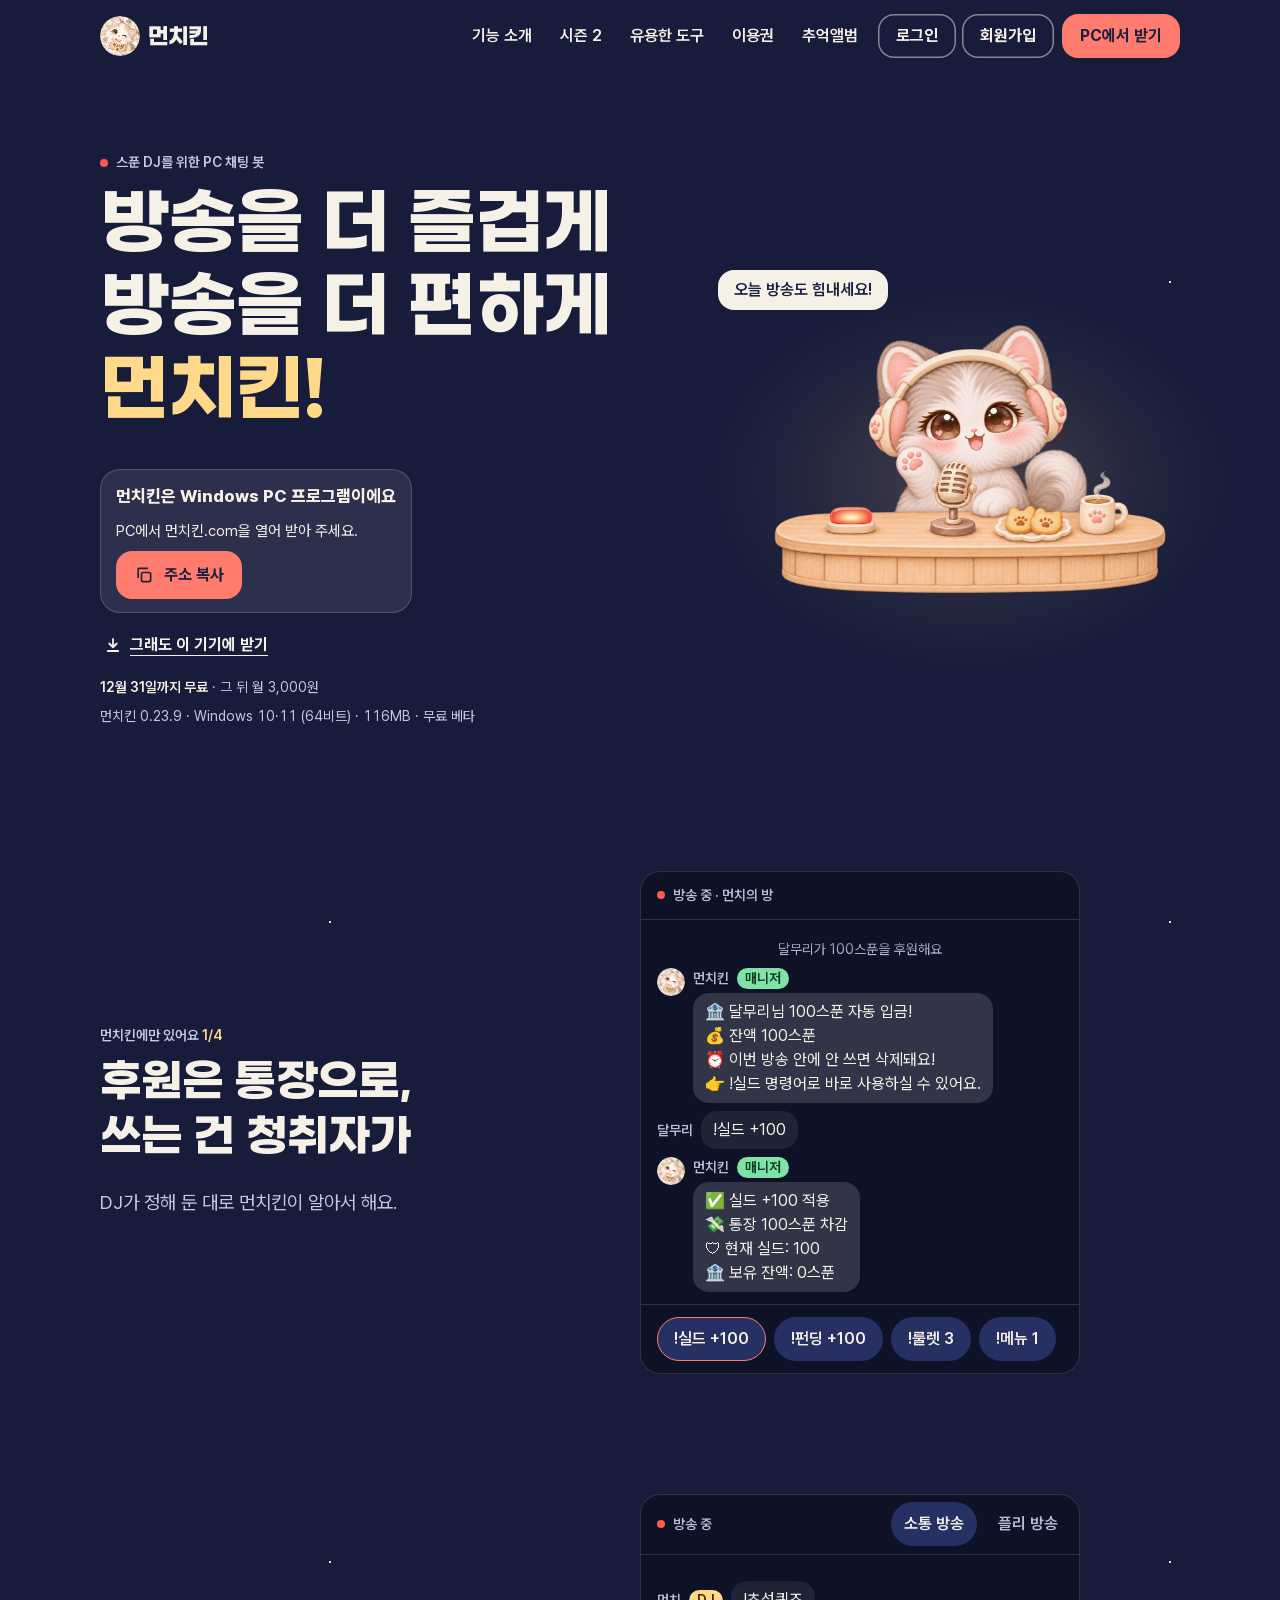
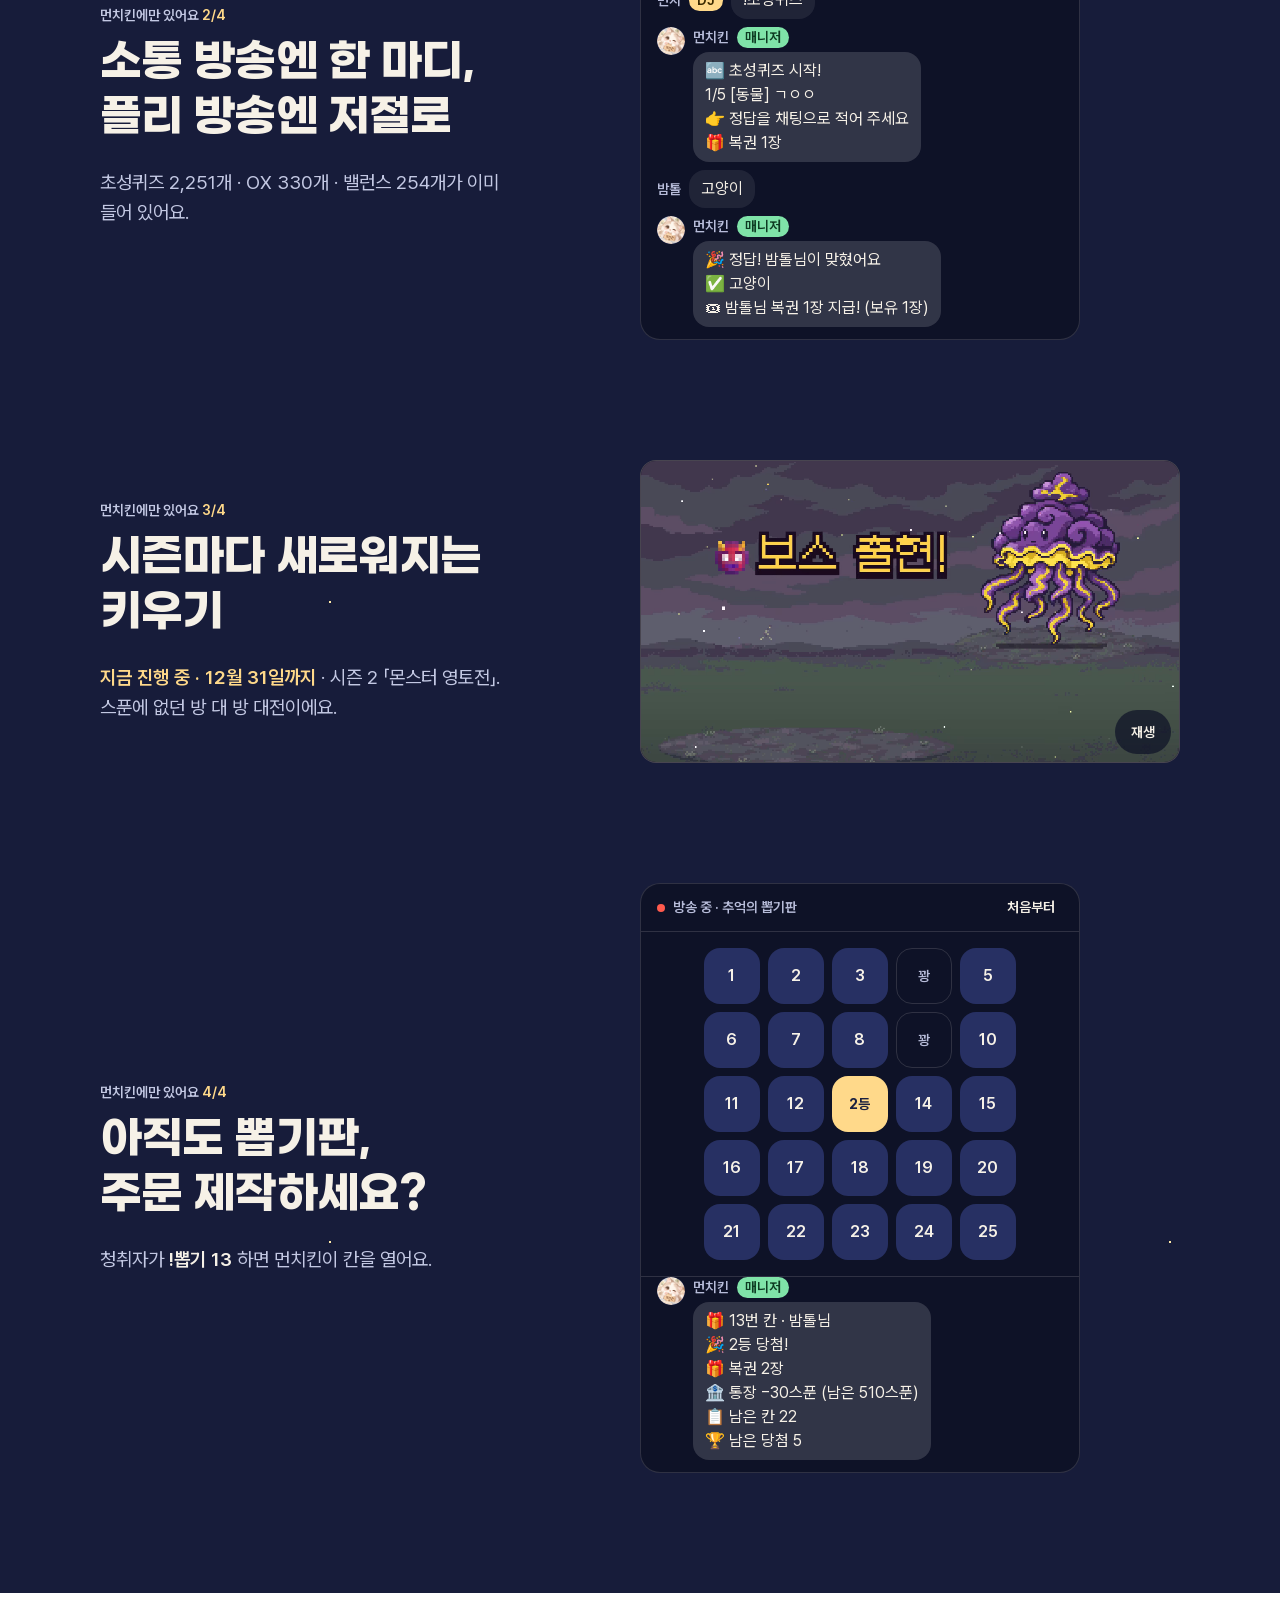
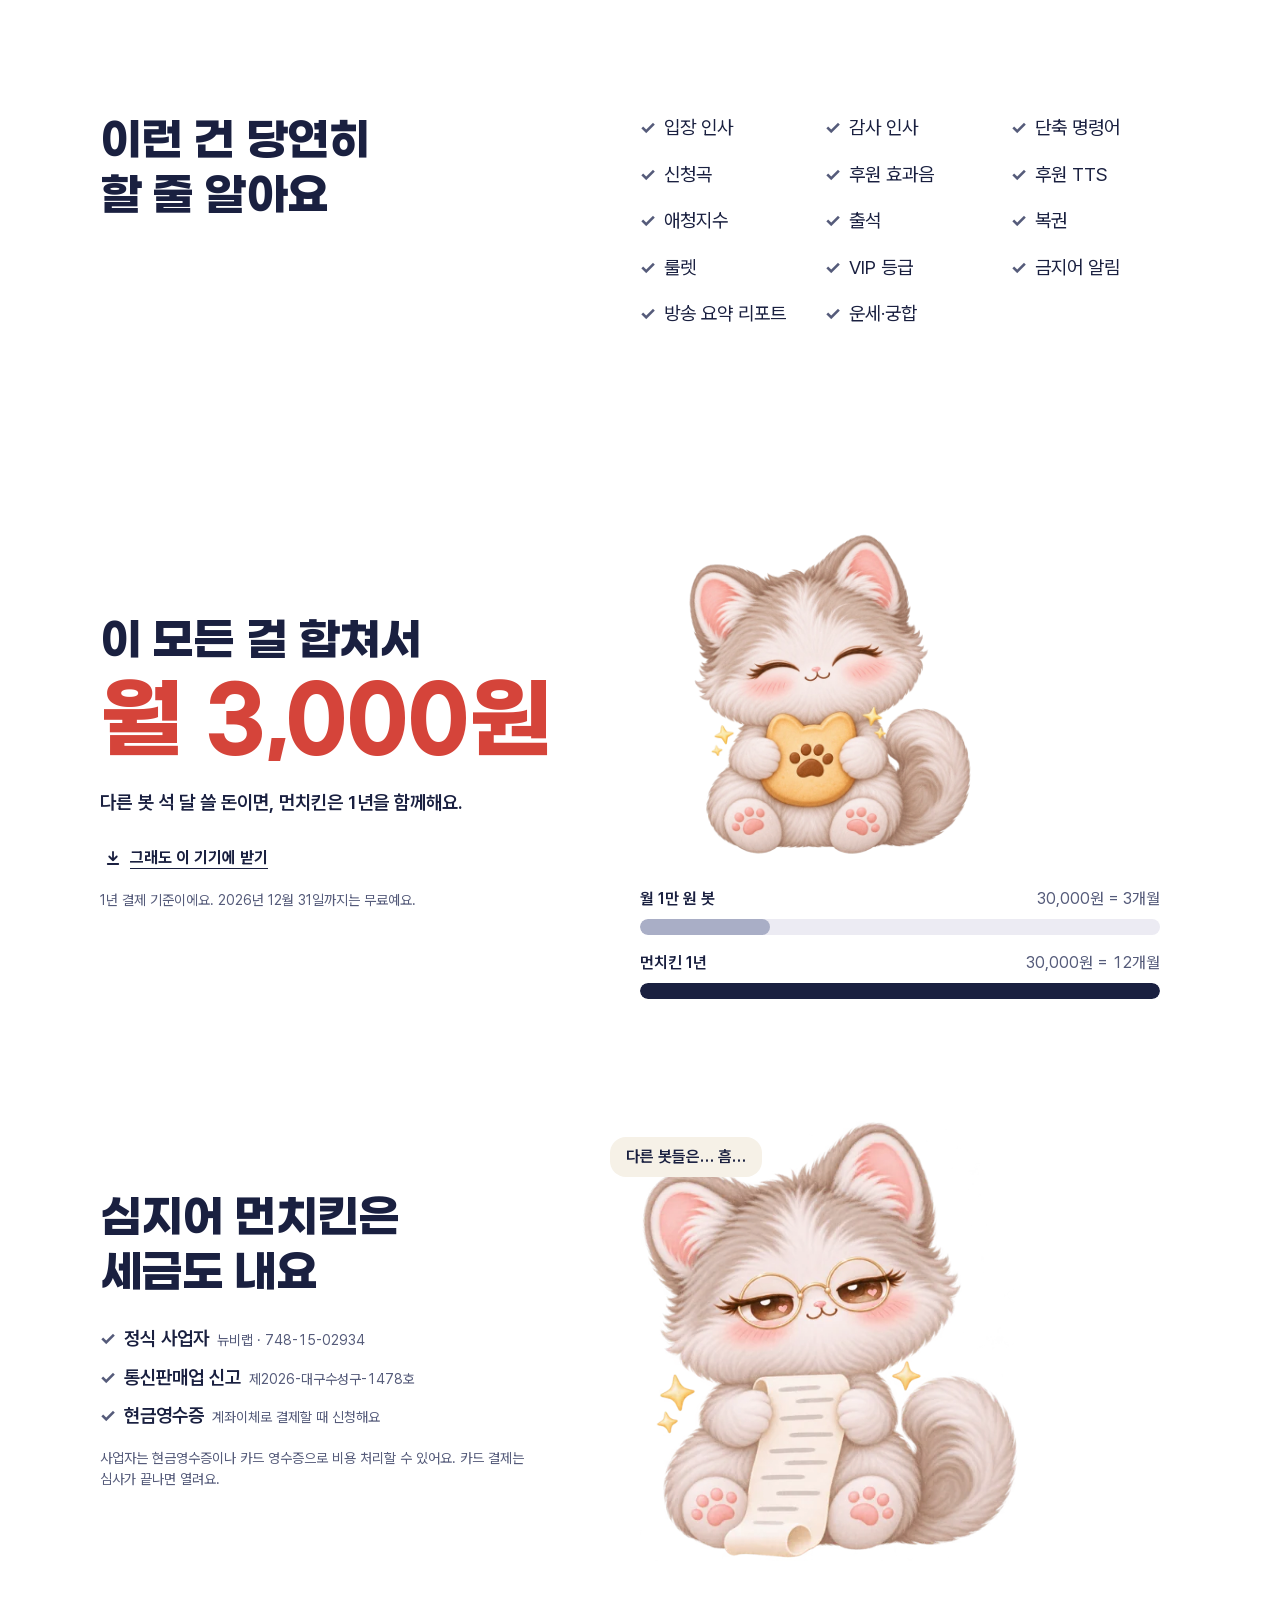
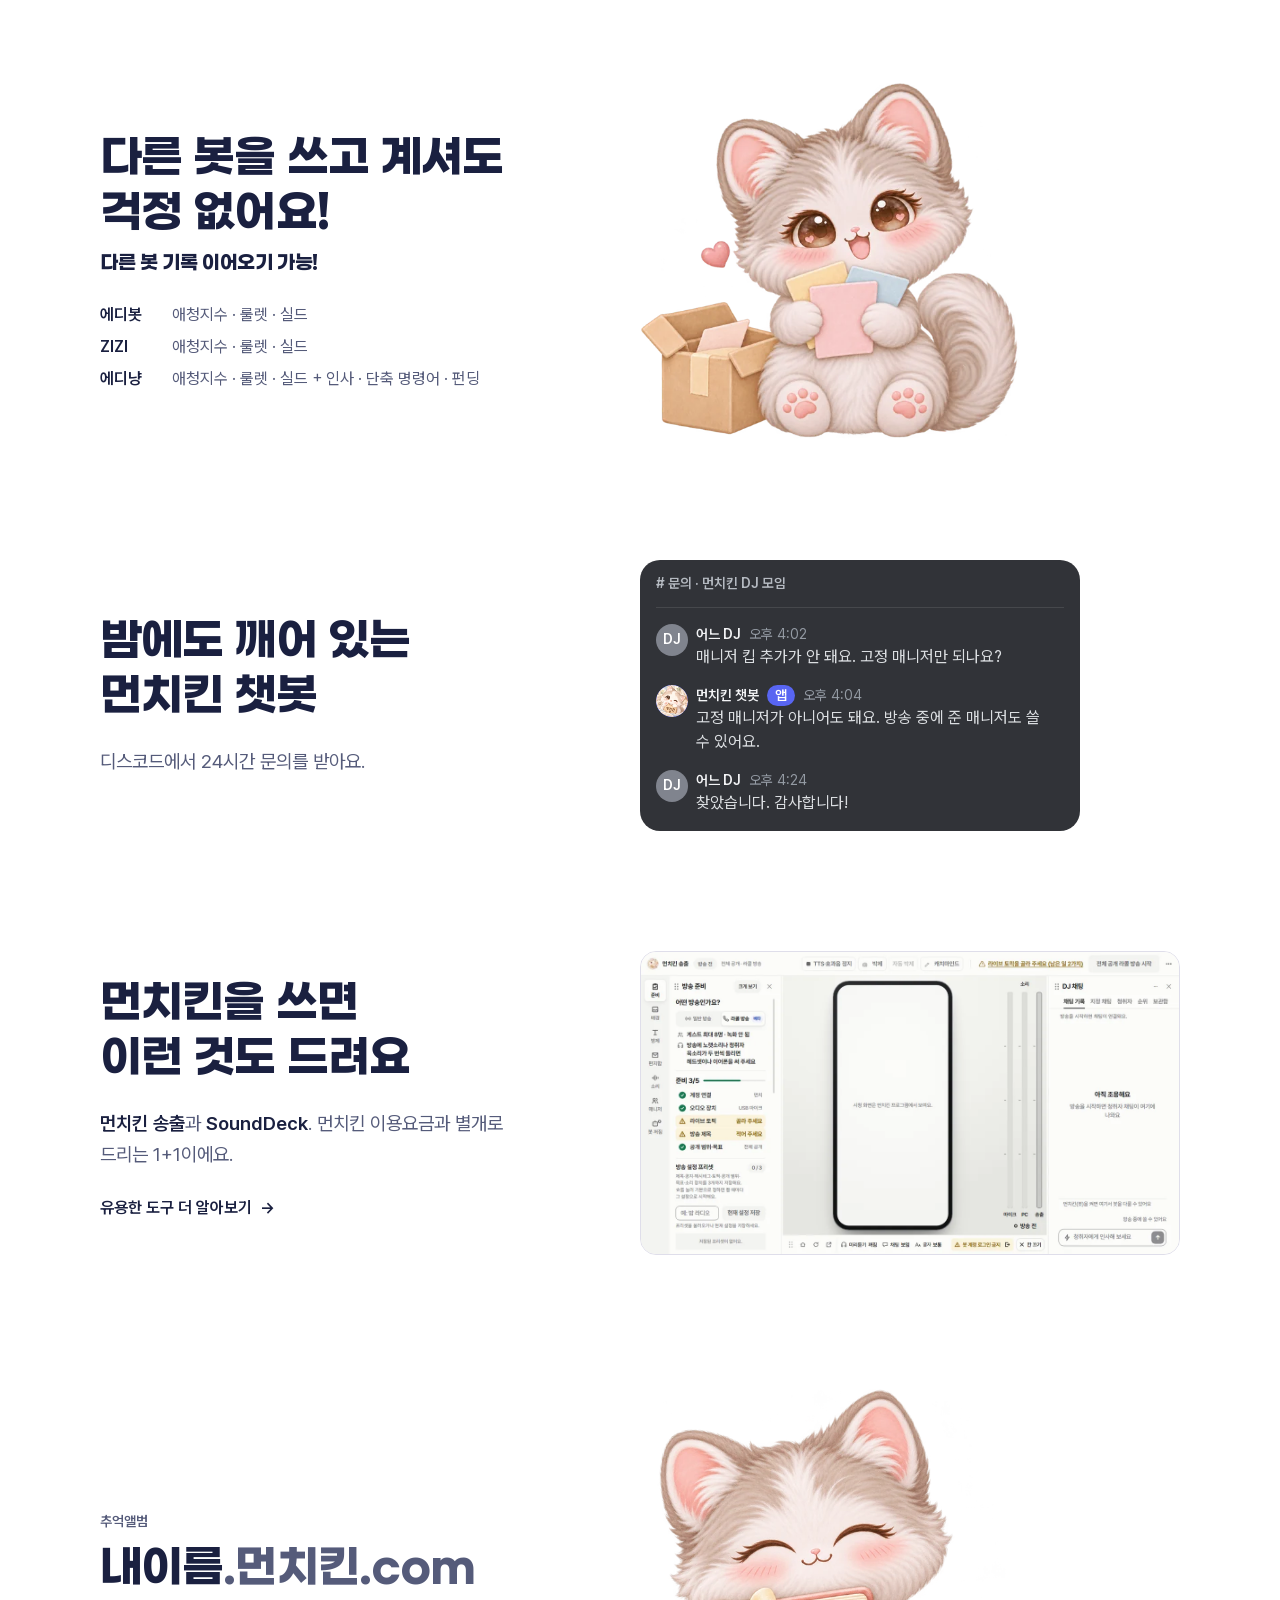
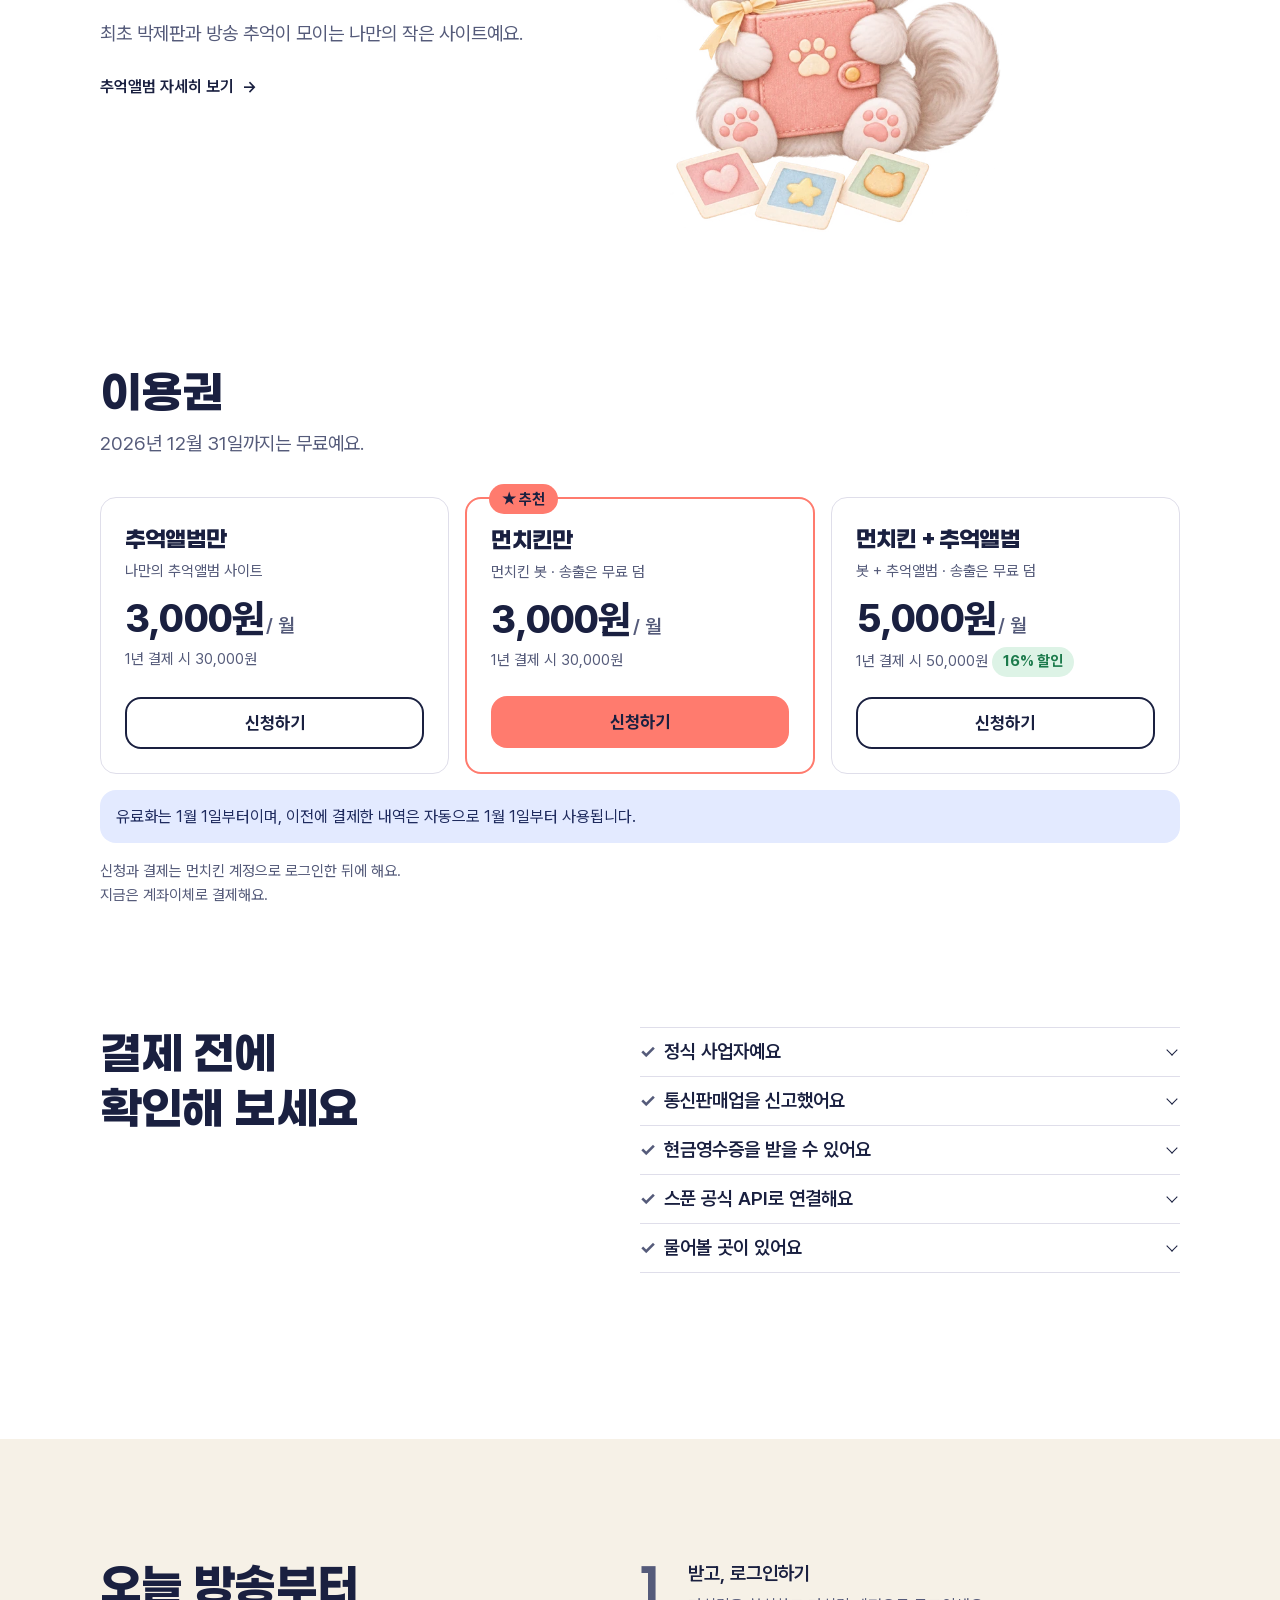
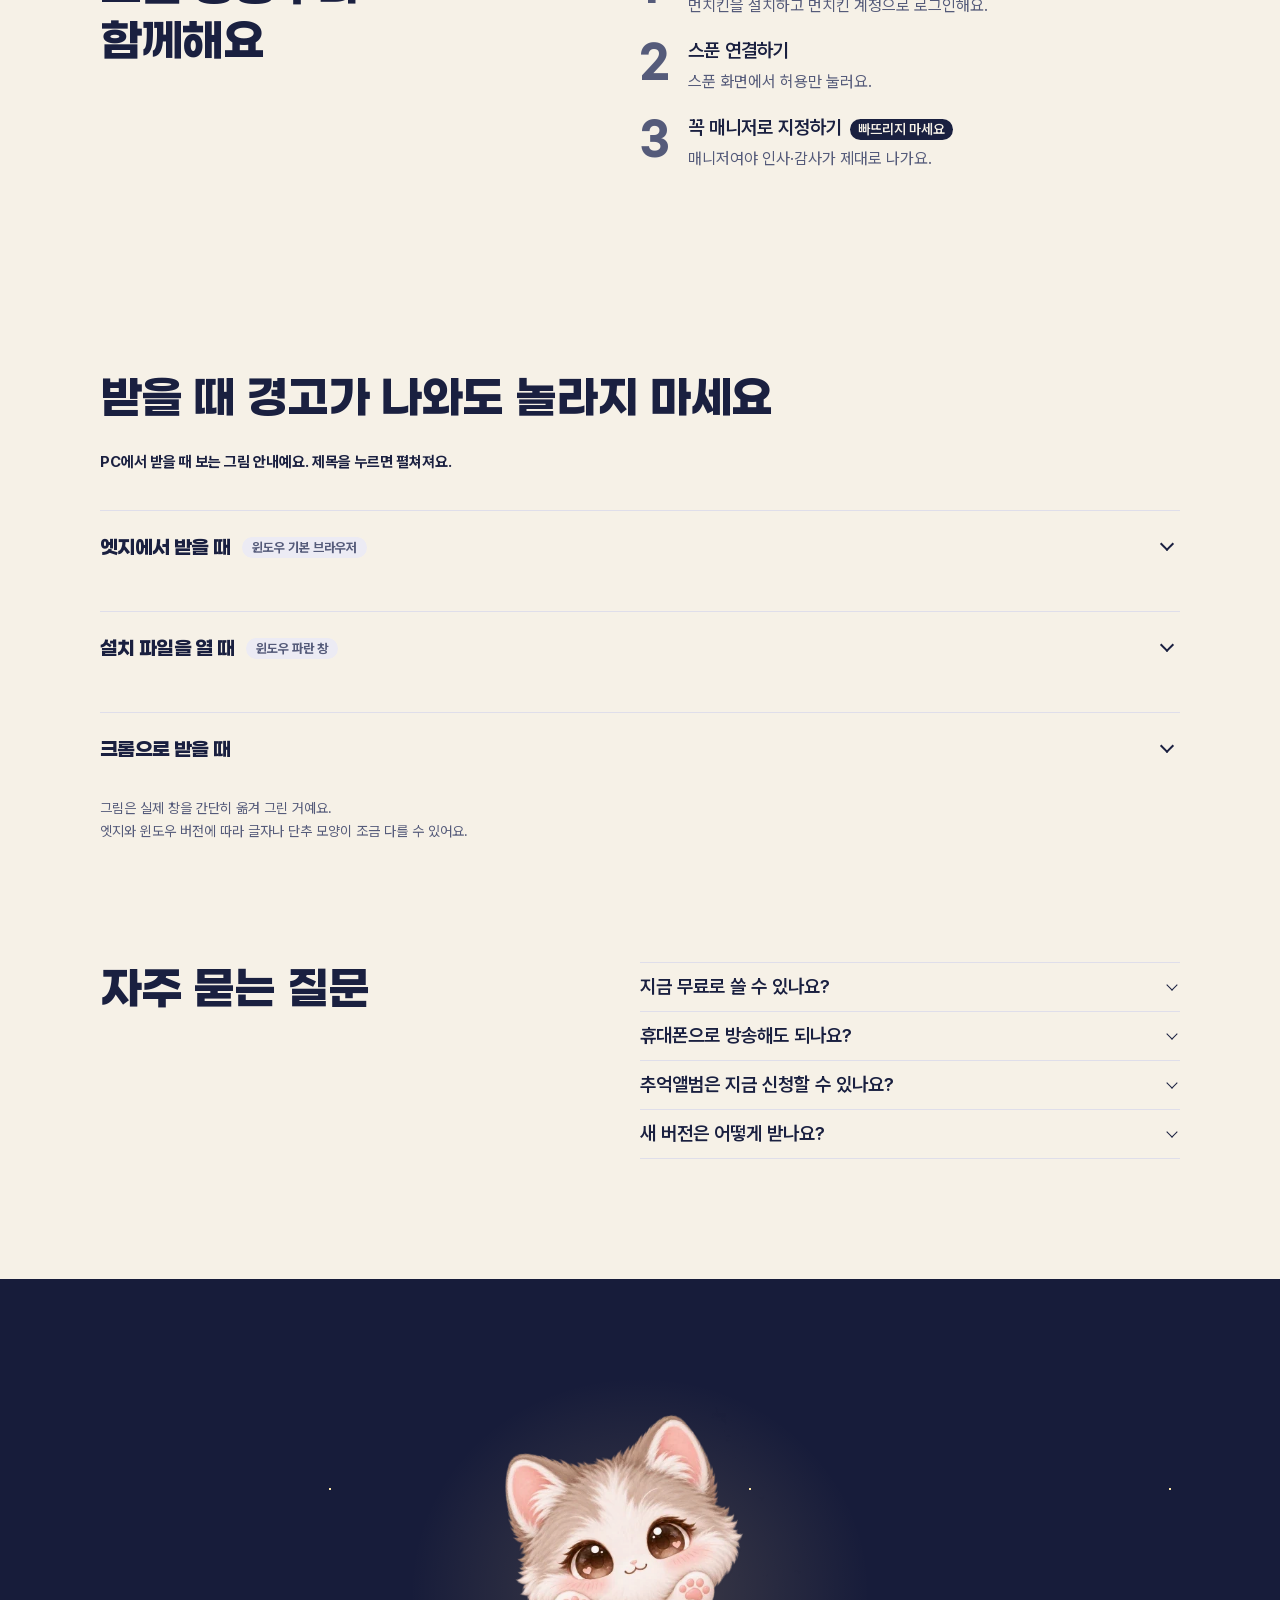
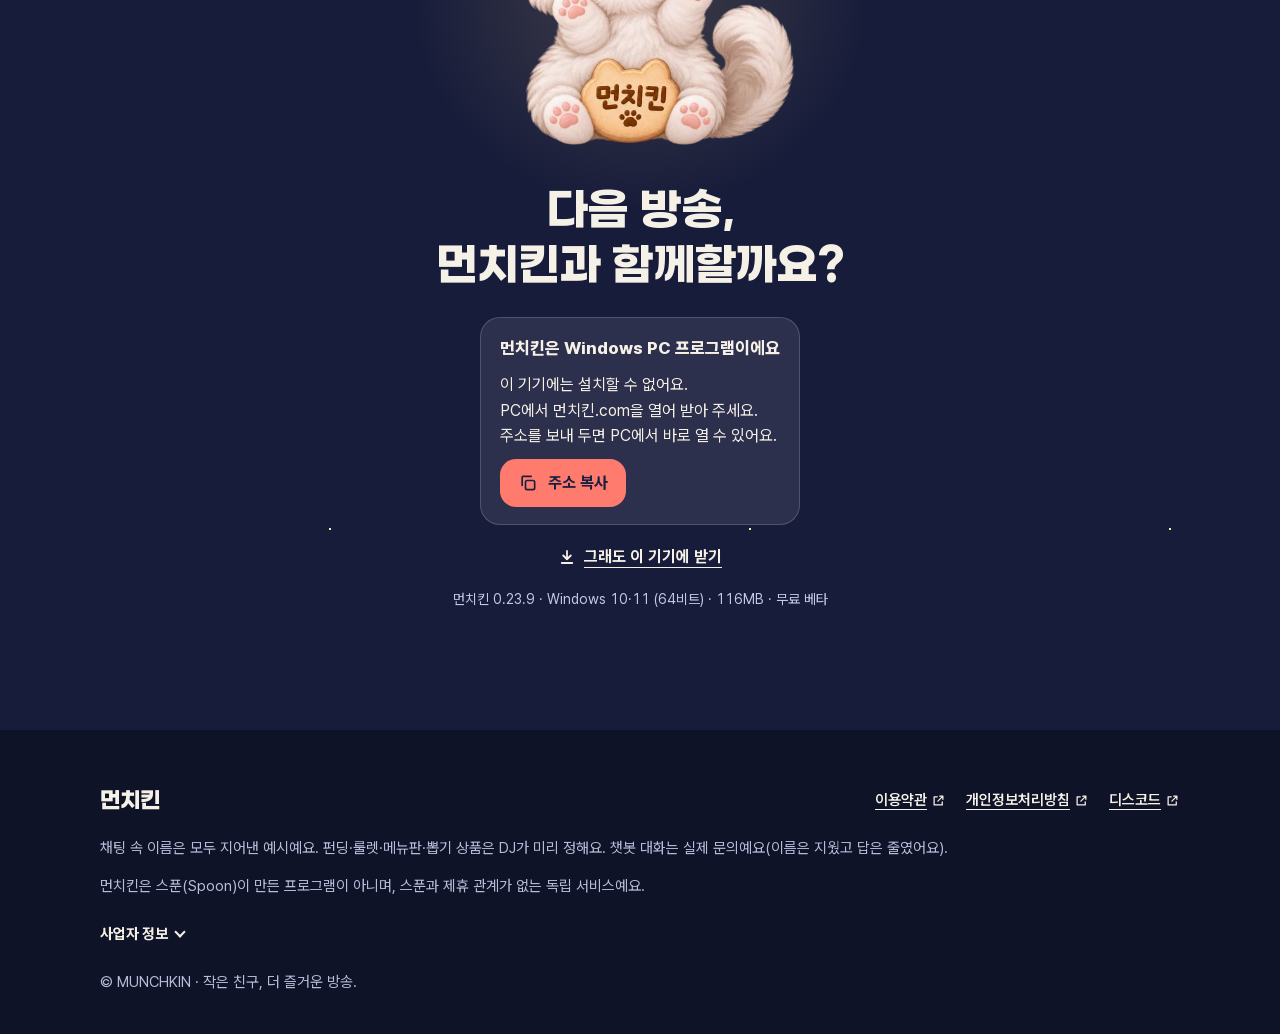
==== commit bb24bbae: "새 흐름 2-1: 자주 묻는 질문 답은 지금 사이트 글 그대로(시안의 줄인 글 대신) · 검사는 '누구나 절세' 같은 말만 막음 Co-Authored-By: Claude Opus " ====
--- a/docs/index.html
+++ b/docs/index.html
@@ -284,10 +284,10 @@
 <section class="h-scene h-solo" id="faq" aria-labelledby="faq-t"><div class="wrap">
 <div class="h-head h-rv"><h2 id="faq-t">자주 묻는 질문</h2></div>
 <div class="h-pic h-rv h-folds">
-<details><summary>지금 무료로 쓸 수 있나요?</summary><p>2026년 12월 31일까지 무료예요.</p></details>
-<details><summary>휴대폰으로 방송해도 되나요?</summary><p>네. Windows PC에 먼치킨을 켜 두면 휴대폰 방송에서도 인사, 게임, 통장이 움직여요.</p></details>
-<details><summary>추억앨범은 지금 신청할 수 있나요?</summary><p>지금은 베타테스터를 모집하고 있어요.</p></details>
-<details><summary>새 버전은 어떻게 받나요?</summary><p>먼치킨을 켜면 새 버전으로 저절로 업데이트해요.</p></details>
+<details><summary>지금 무료로 쓸 수 있나요?</summary><p>먼치킨은 2026년 12월 31일까지 무료예요.<br class="br-s">먼치킨만 쓰는 분은 신청하지 않아도 돼요.<br class="br-s">2027년 1월 1일부터 유료예요.<br class="br-s">이용권은 지금 <a href="#pay">이용권 칸</a>에서 신청할 수 있고, 그 전에 결제한 이용권은 1월 1일부터 자동으로 쓰여요.<br class="br-s">계좌이체는 지금 되고, 카드 결제는 KG이니시스 심사가 끝나면 열려요.</p></details>
+<details><summary>휴대폰으로 방송해도 되나요?</summary><p>네. Windows PC에 먼치킨을 켜 두면 휴대폰 방송에서도 인사, 게임, 통장이 움직여요.<br class="br-s">효과음과 <abbr title="글을 소리로 읽어 주는 기능">TTS</abbr>는 PC에서 나와요.<br class="br-s">먼치킨은 DJ의 PC에서 움직이니, 방송할 때 PC와 먼치킨을 함께 켜 두세요.</p></details>
+<details><summary>추억앨범은 지금 신청할 수 있나요?</summary><p>네. <a href="album/">먼치킨.com/album</a>에서 누구나 신청할 수 있어요.<br class="br-s">결제가 확인되면 앨범이 바로 만들어지고, 이용 기간은 1월 1일부터 시작해요.<br class="br-s"><a href="https://xn--hu5bi2af5y.com/" target="_blank" rel="noopener">한이준 추억앨범<span class="sr">(새 창)</span><svg class="ico" aria-hidden="true"><use href="#i-out"/></svg></a>에서 어떤 모습인지 먼저 만나 보세요.</p></details>
+<details><summary>새 버전은 어떻게 받나요?</summary><p>먼치킨을 켜면 새 버전으로 저절로 업데이트해요.<br class="br-s">공지와 자세한 업데이트 소식은 <a href="https://discord.gg/XjfyZDfBtW" target="_blank" rel="noopener">먼치킨 디스코드<span class="sr">(새 창)</span><svg class="ico" aria-hidden="true"><use href="#i-out"/></svg></a>에서 만나요.</p></details>
 </div>
 </div></section>
 </div>
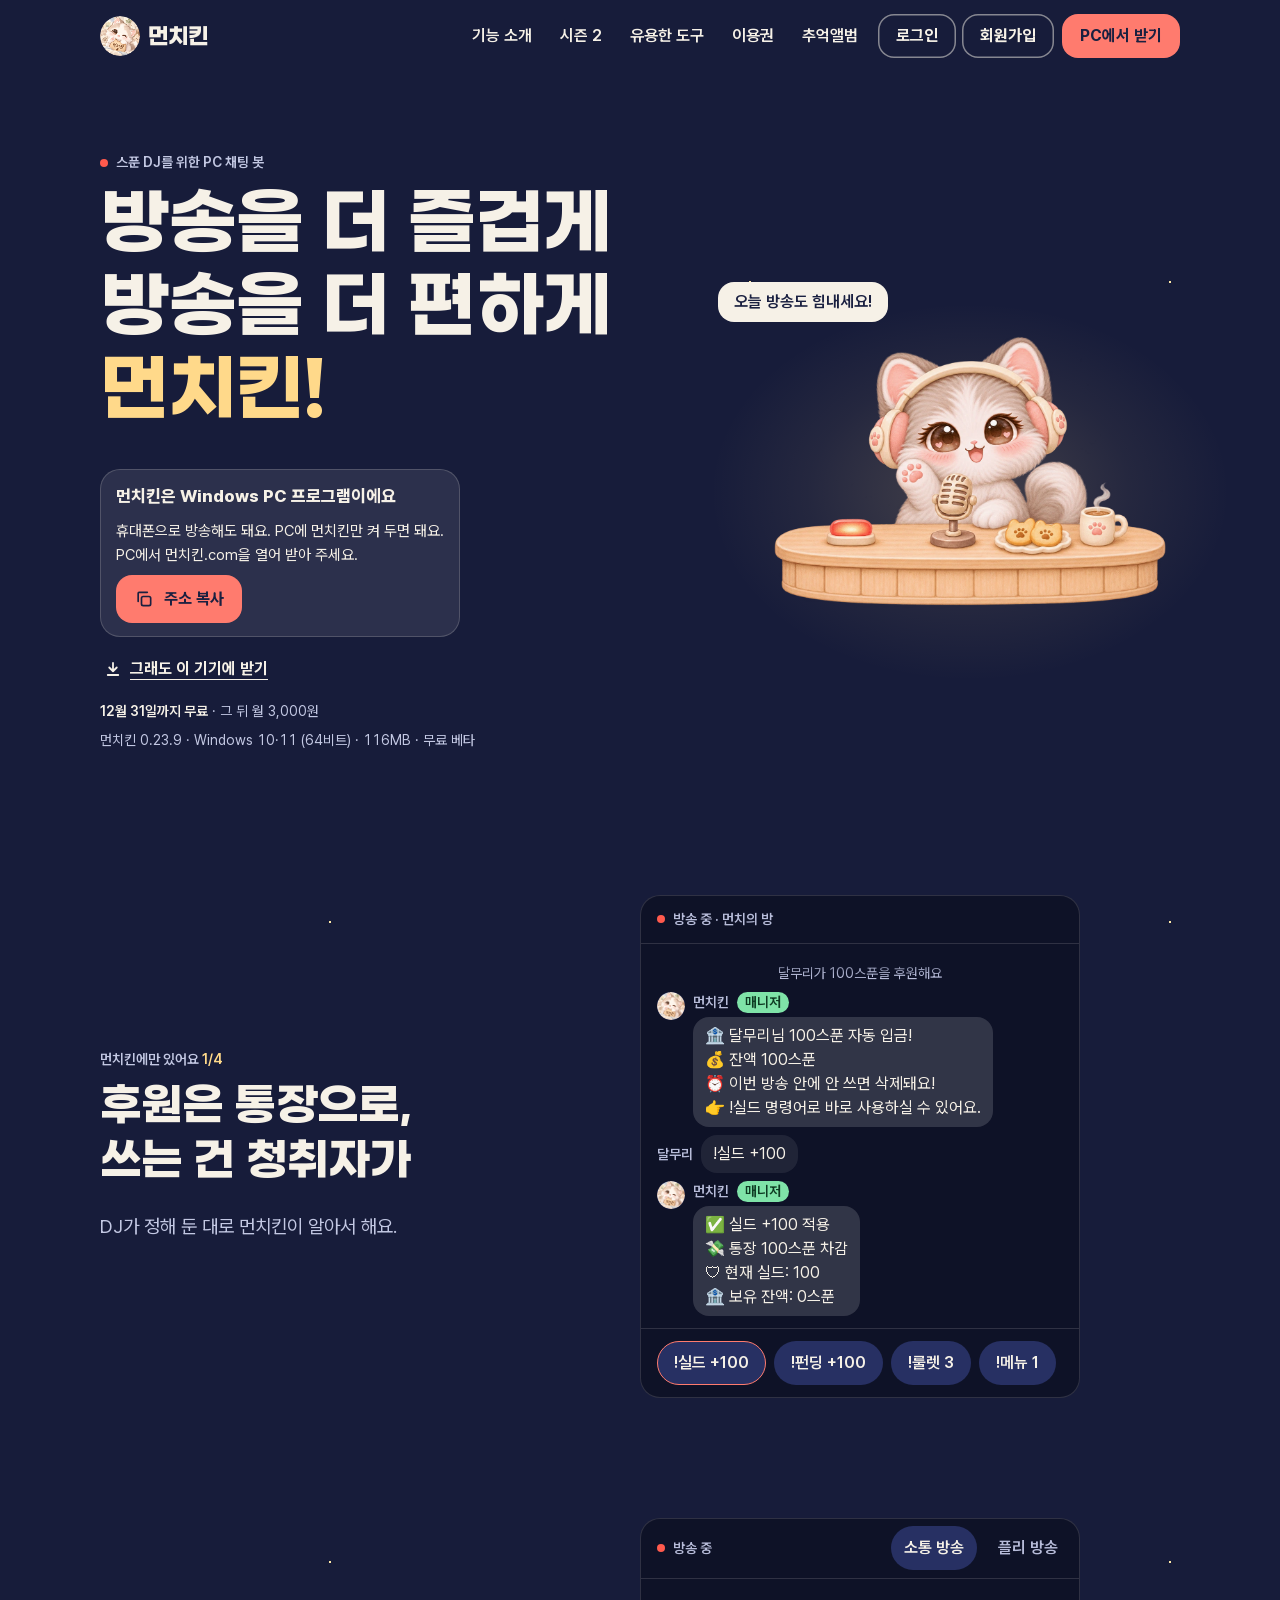
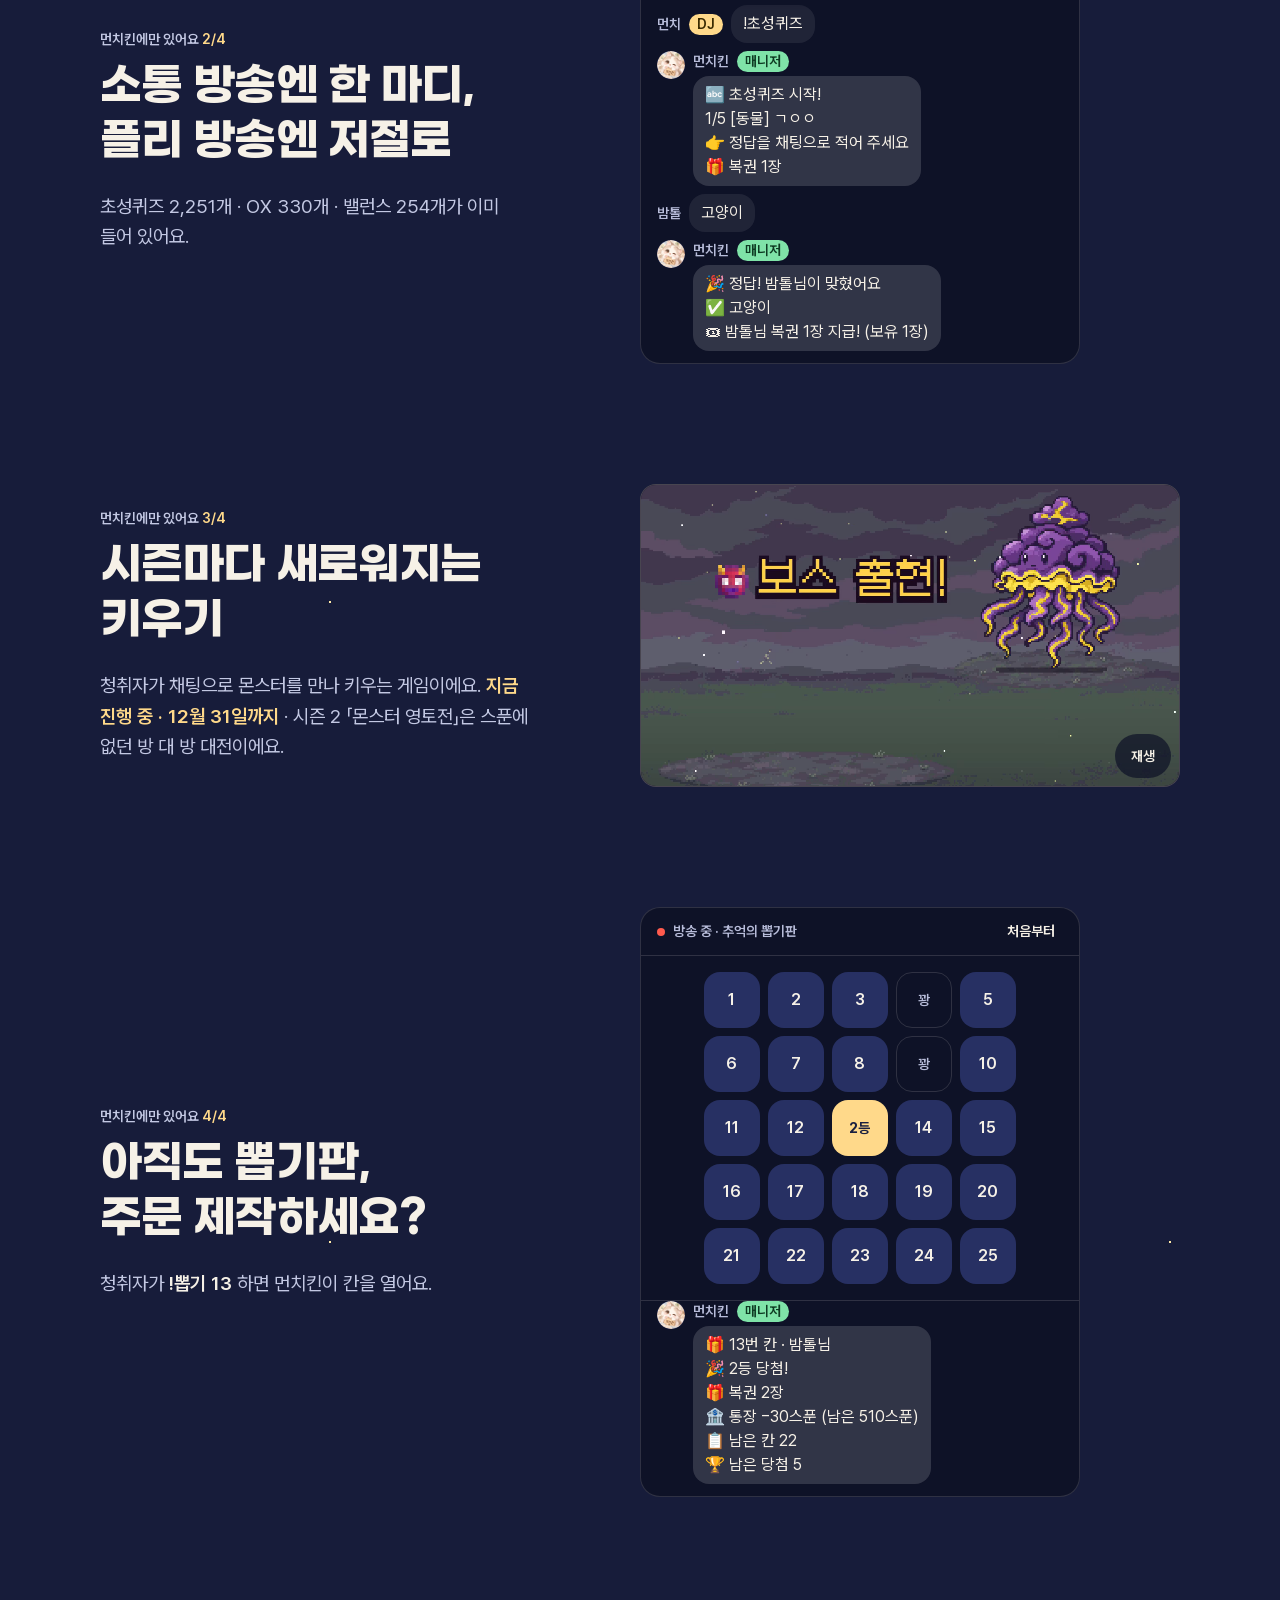
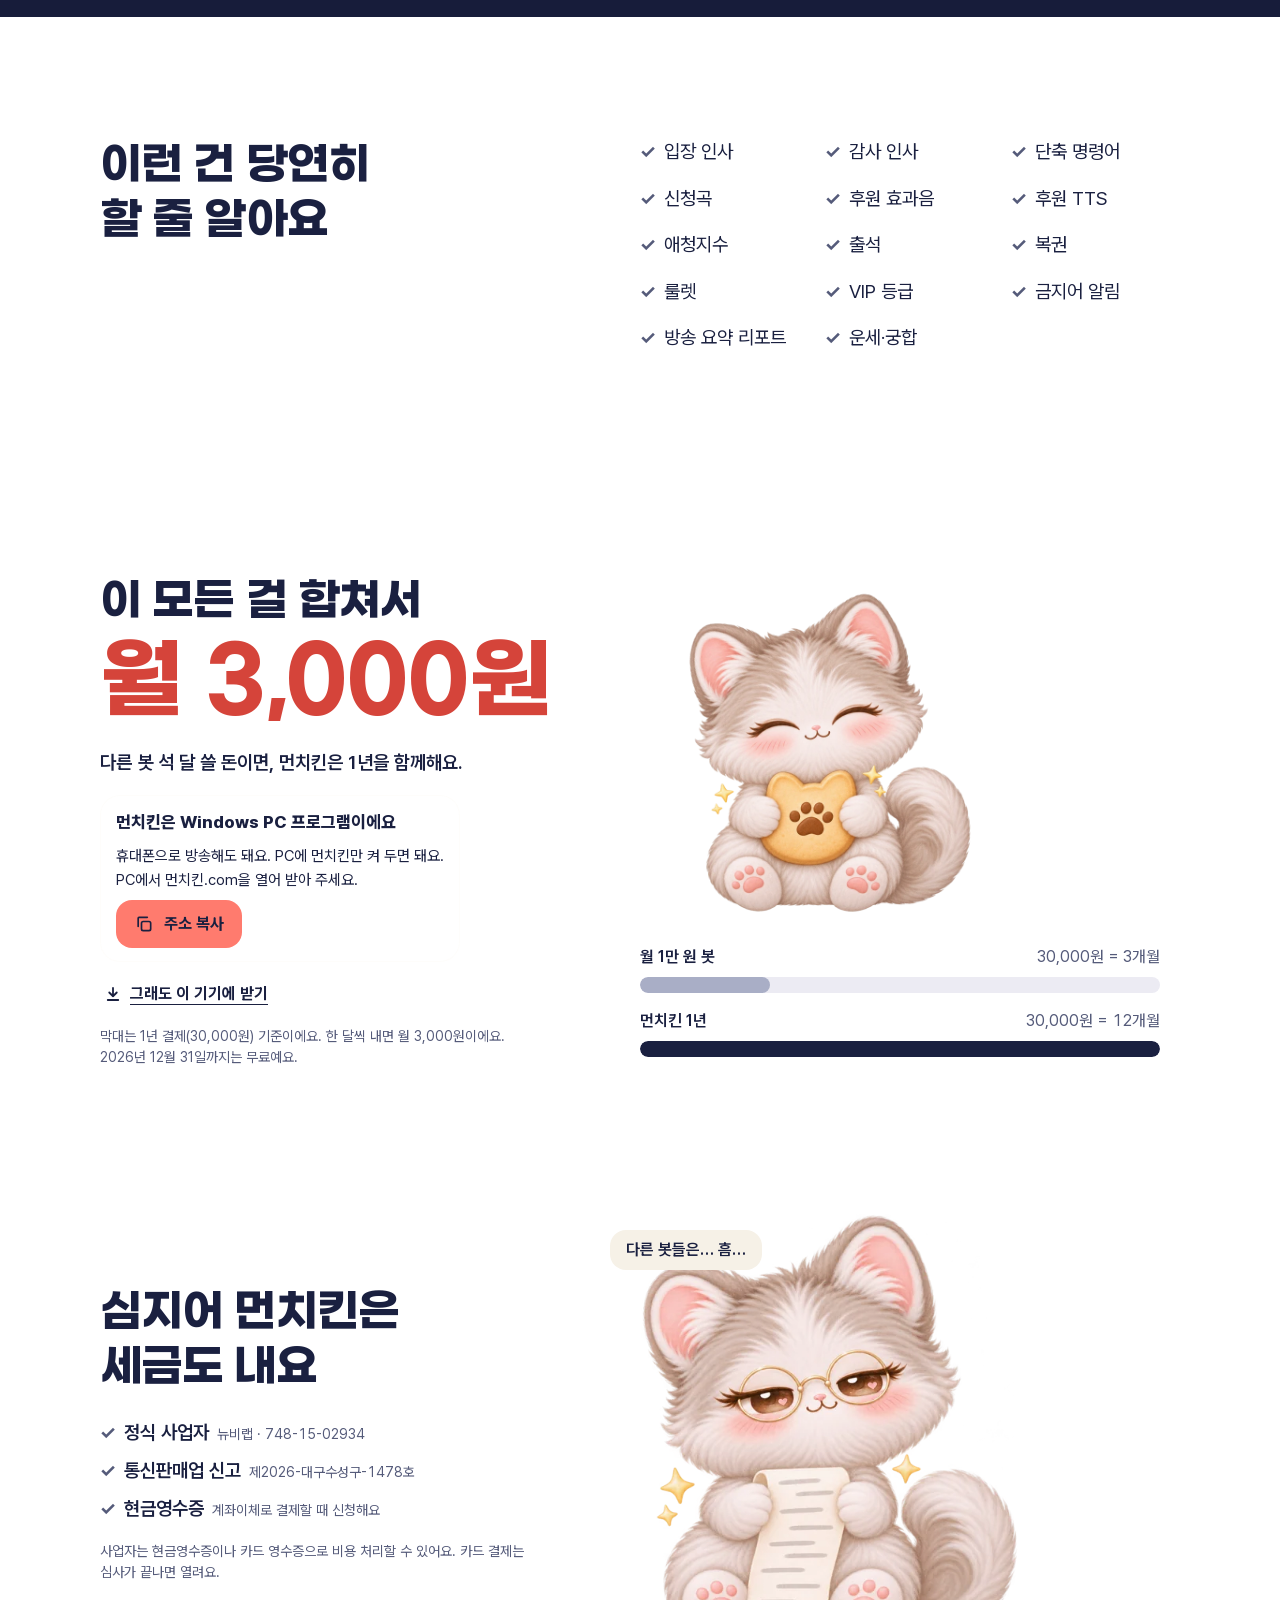
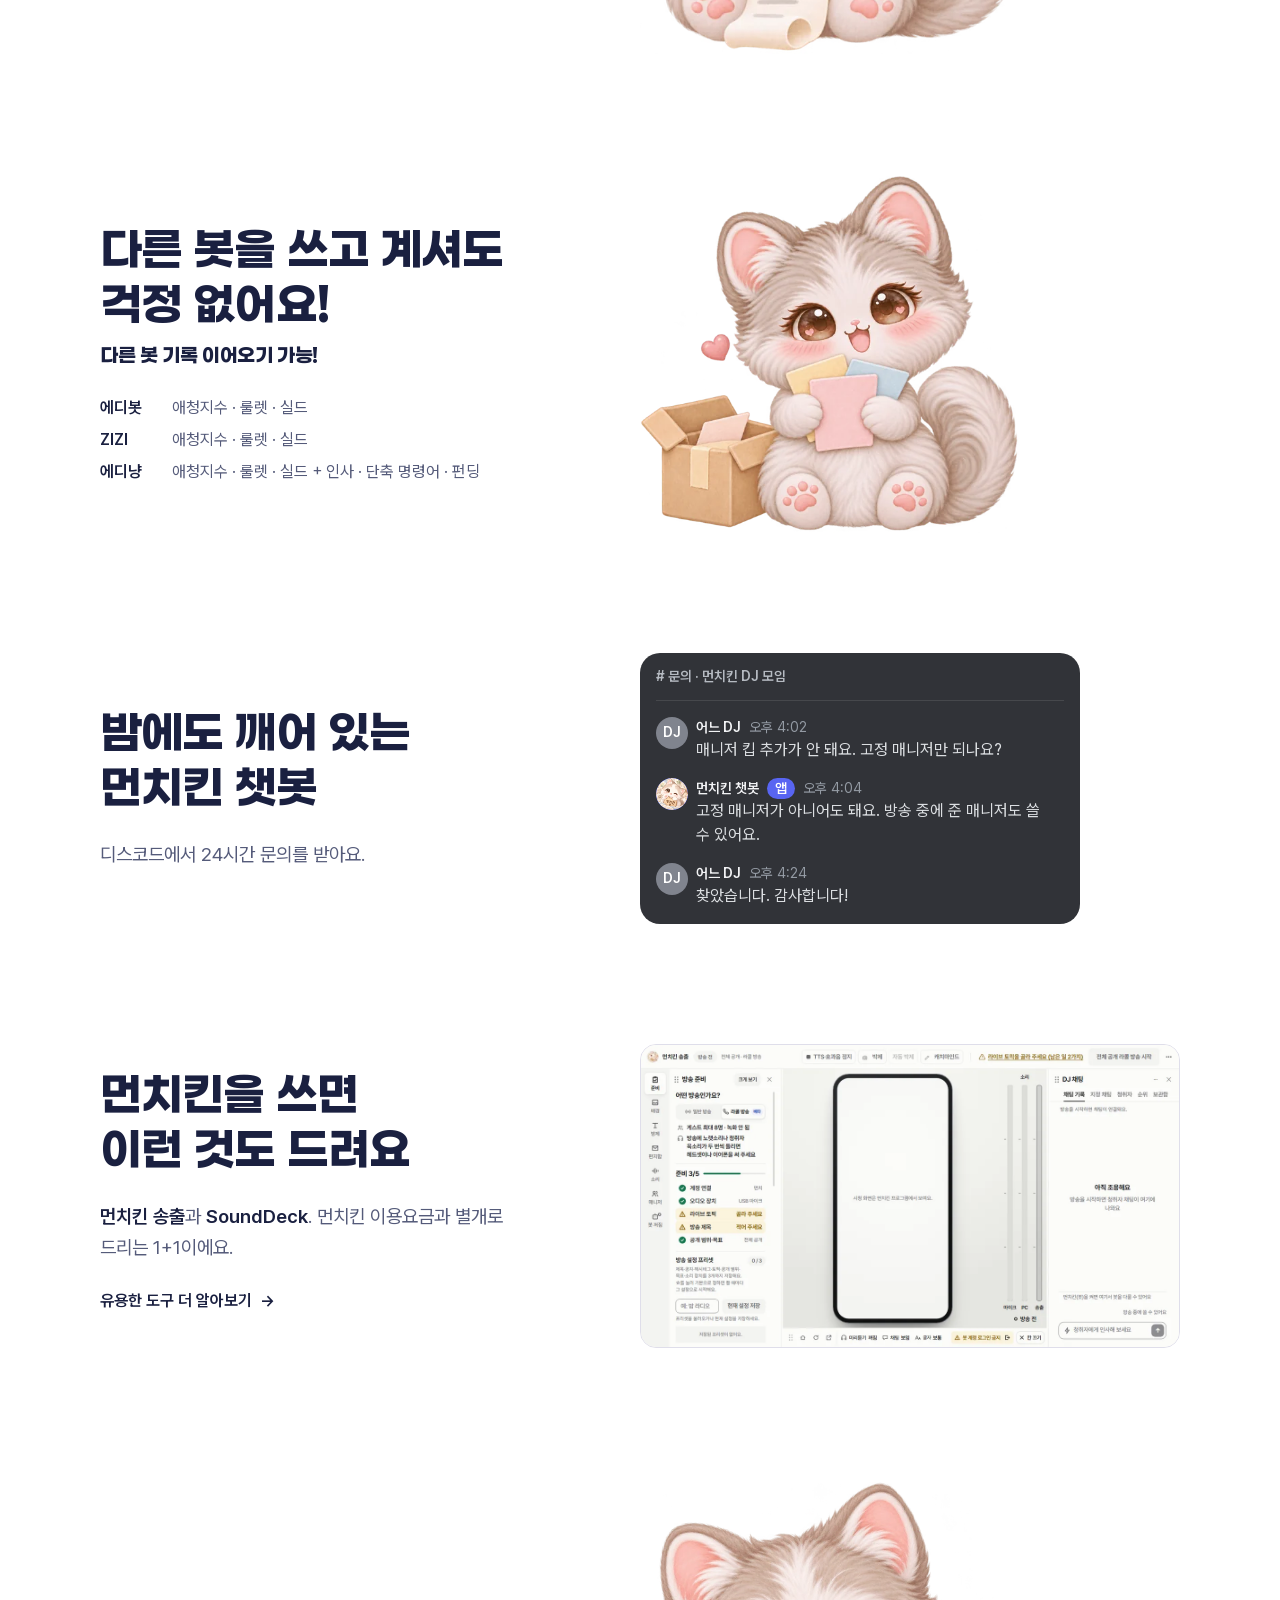
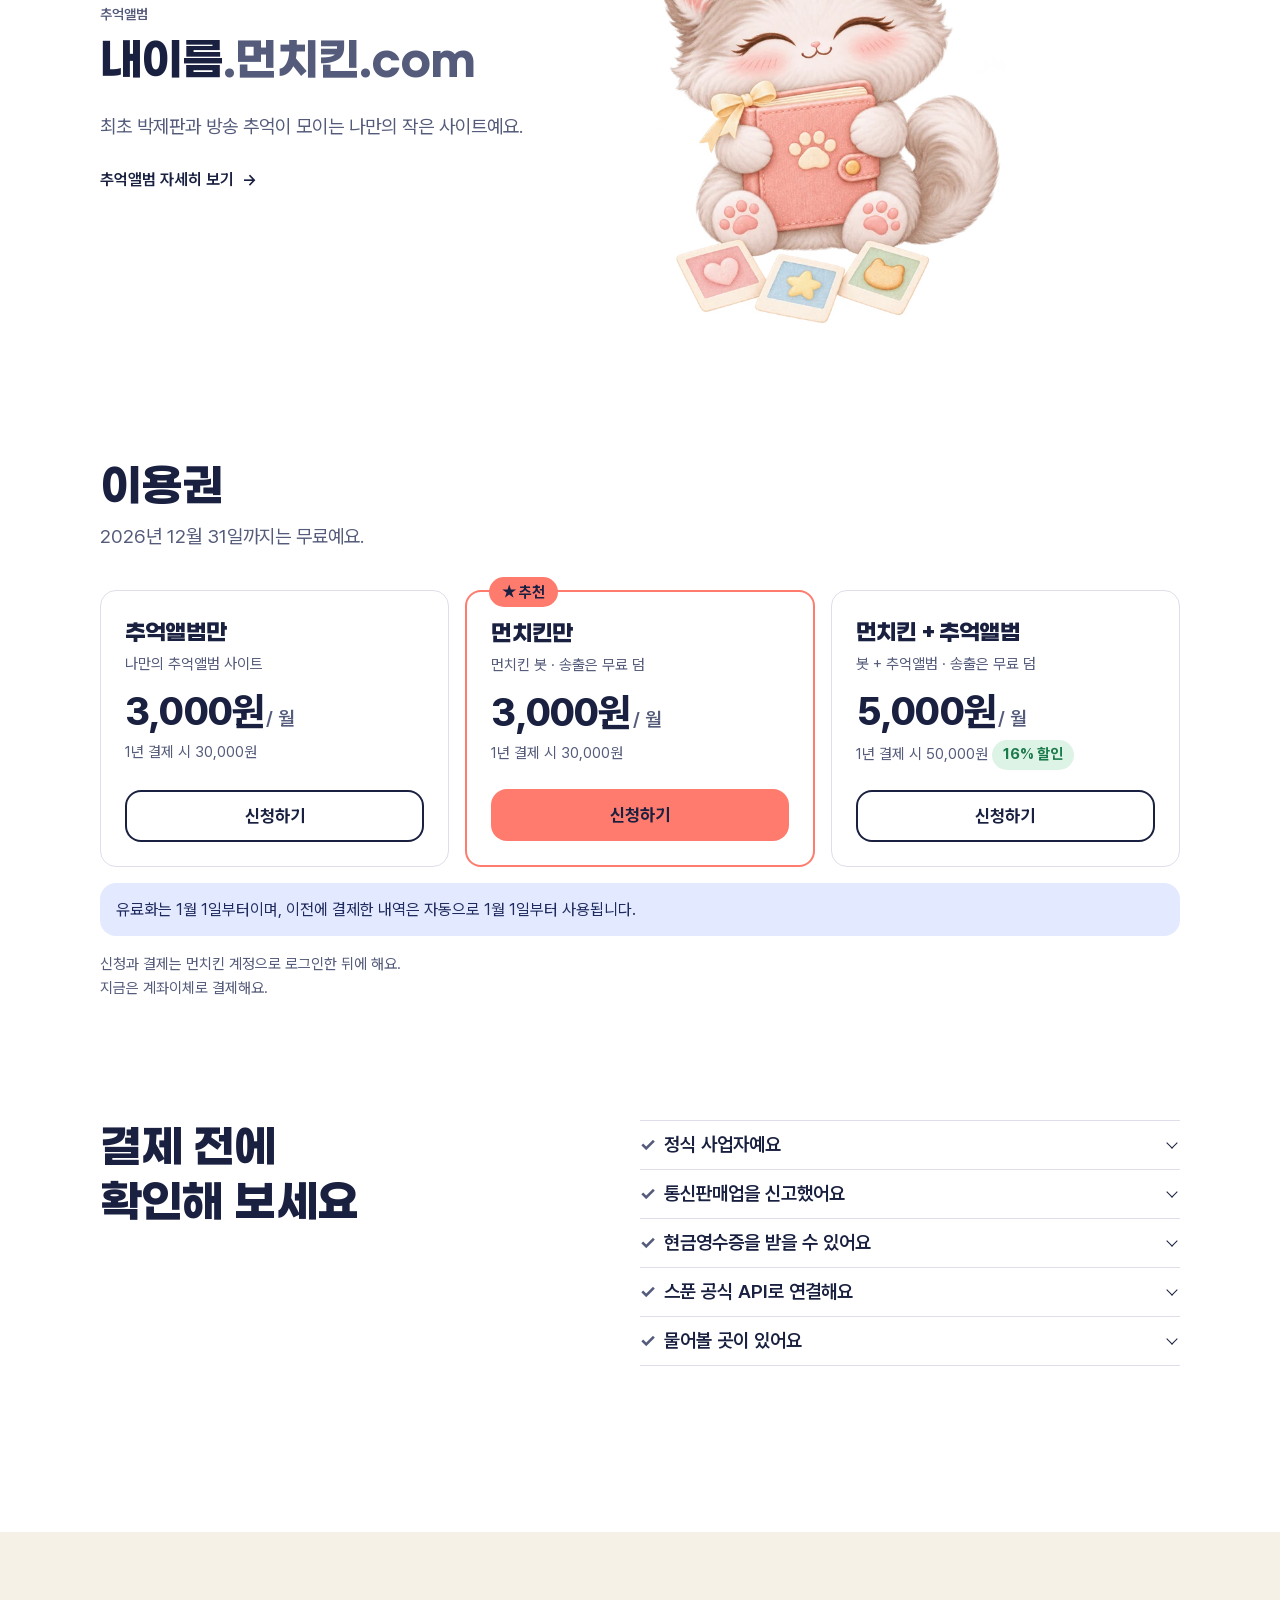
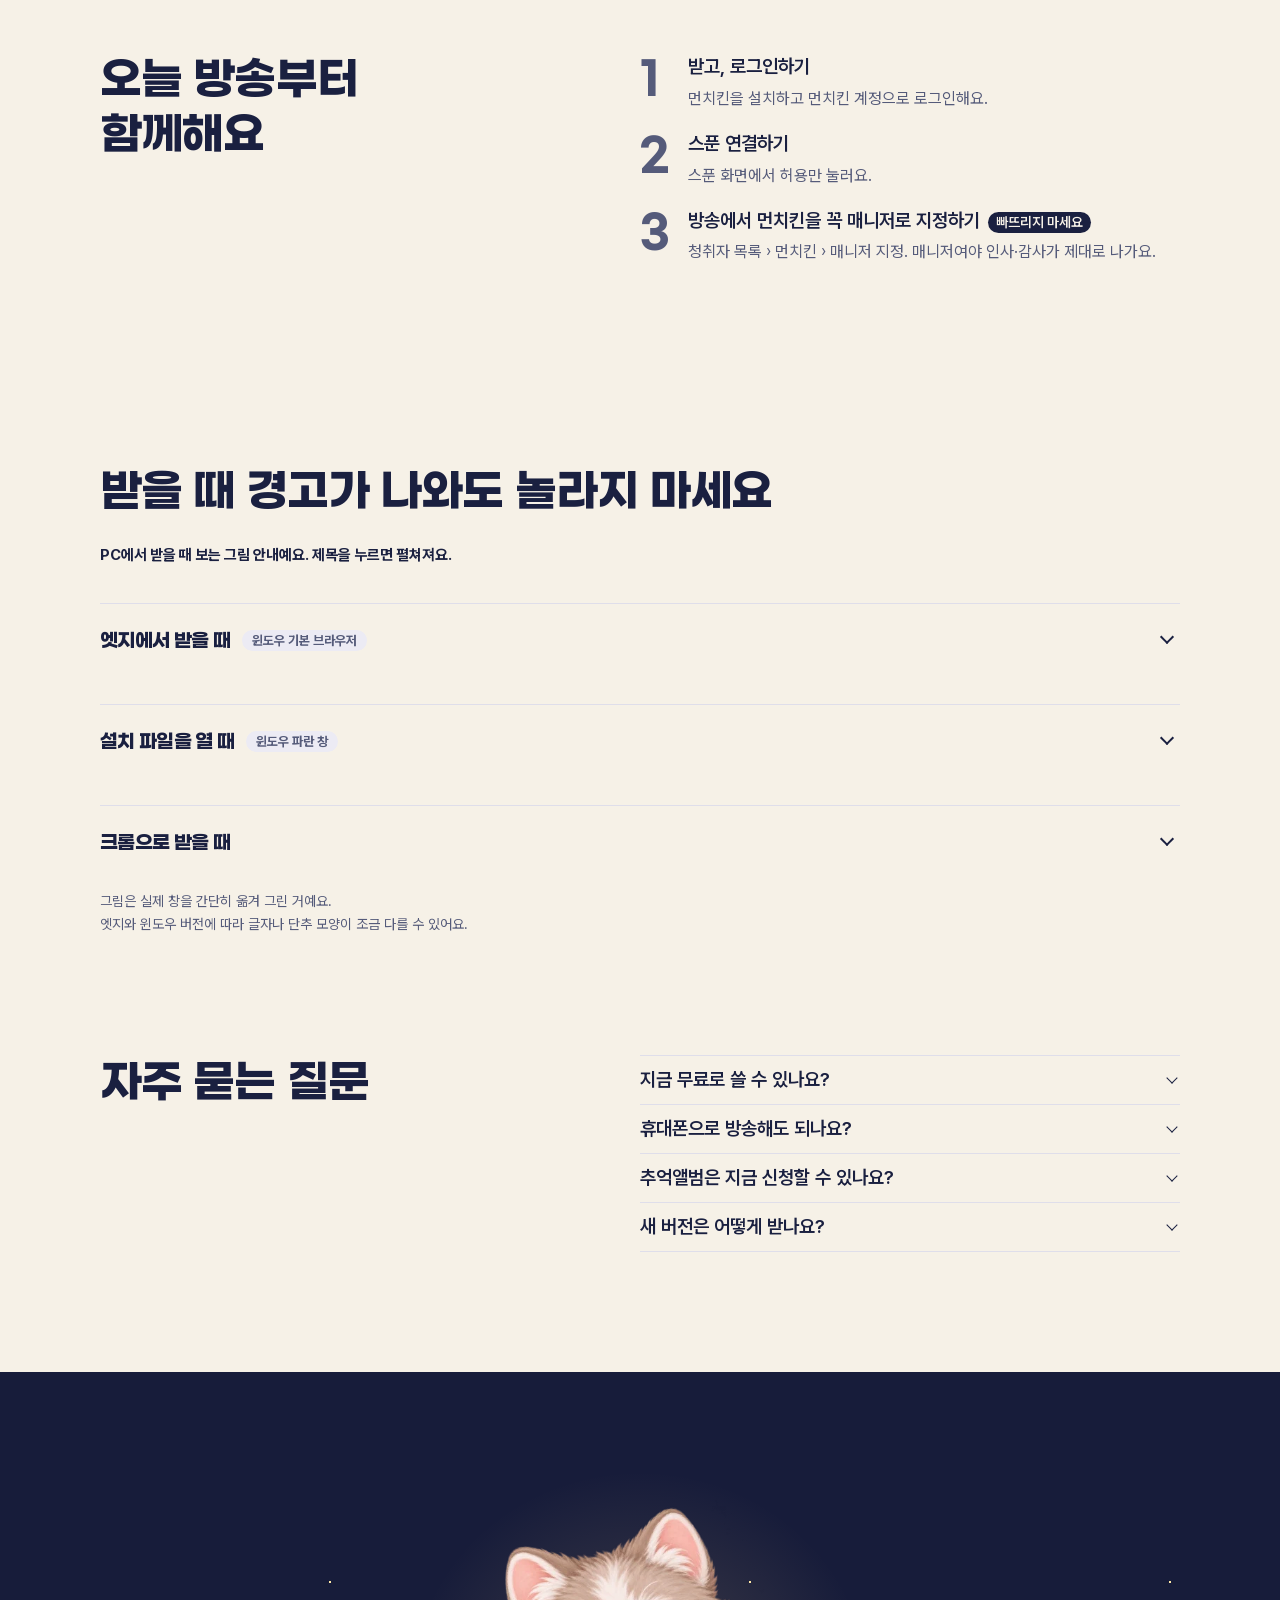
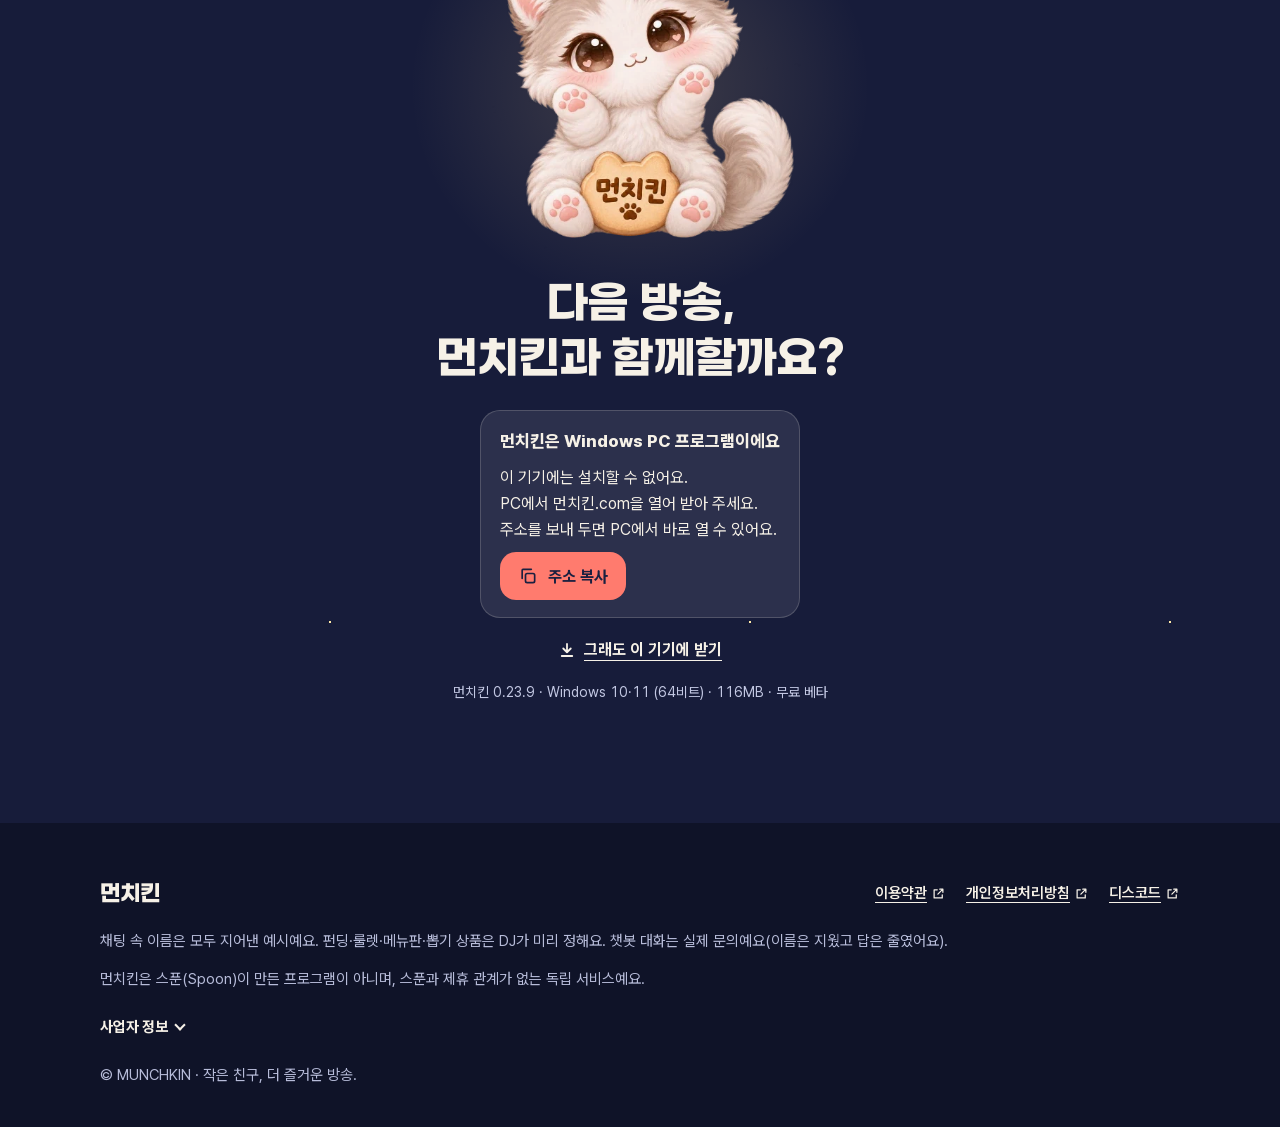
==== commit ede329c1: "새 흐름 3: 마지막 검토 고침 — 휴대폰 안내에 '휴대폰으로 방송해도 돼요' · 가격 칸 받기에도 PC 안내 · 가격 작은 글 사실대로(1년 결제 막대, 한 달씩 월 3,000원" ====
--- a/docs/index.html
+++ b/docs/index.html
@@ -32,7 +32,7 @@
 <h1 id="hero-title"><span>방송을 더 즐겁게</span><span>방송을 더 편하게</span><span class="h-name">먼치킨!</span></h1></div>
 <figure class="h-hero-art"><p class="h-note" aria-hidden="true">오늘 방송도 힘내세요!</p><img src="art/hero-desk.webp" width="1208" height="857" alt="헤드폰을 쓰고 작은 책상에서 방송하는 먼치킨 고양이" fetchpriority="high"></figure>
 <div class="h-get-box"><div class="get" id="get"><a class="btn main dl" data-dl href="https://github.com/jwonly-spn/jun-live/releases/download/v0.23.9/Munchkin-Setup-0.23.9.exe"><svg class="ico" aria-hidden="true"><use href="#i-down"/></svg><span data-dl-label>Windows용 무료 받기</span></a>
-<div class="pc-note pc-note-mini" data-pc-note hidden><p class="pc-note-title">먼치킨은 Windows PC 프로그램이에요</p><p>PC에서 먼치킨.com을 열어 받아 주세요.</p><div class="pc-note-actions"><button type="button" class="btn main" data-copy><svg class="ico" aria-hidden="true"><use href="#i-copy"/></svg>주소 복사</button><button type="button" class="btn line" data-share hidden><svg class="ico" aria-hidden="true"><use href="#i-share"/></svg>카톡이나 디스코드로 보내기</button></div><p class="pc-note-status" role="status" aria-live="polite"></p></div></div>
+<div class="pc-note pc-note-mini" data-pc-note hidden><p class="pc-note-title">먼치킨은 Windows PC 프로그램이에요</p><p>휴대폰으로 방송해도 돼요. PC에 먼치킨만 켜 두면 돼요.<br class="br-s">PC에서 먼치킨.com을 열어 받아 주세요.</p><div class="pc-note-actions"><button type="button" class="btn main" data-copy><svg class="ico" aria-hidden="true"><use href="#i-copy"/></svg>주소 복사</button><button type="button" class="btn line" data-share hidden><svg class="ico" aria-hidden="true"><use href="#i-share"/></svg>카톡이나 디스코드로 보내기</button></div><p class="pc-note-status" role="status" aria-live="polite"></p></div></div>
 <p class="h-small"><b>12월 31일까지 무료</b> · 그 뒤 월 3,000원</p><p class="version">먼치킨 0.23.9 · Windows 10·11 (64비트) · 116MB · 무료 베타</p></div>
 </div></section>
 <div id="show">
@@ -63,7 +63,7 @@
 <section class="h-scene" id="grow" aria-labelledby="grow-t"><div class="wrap">
 <div class="h-head h-rv"><p class="h-eye">먼치킨에만 있어요 <b>3/4</b></p><h2 id="grow-t">시즌마다 새로워지는<br>키우기</h2></div>
 <figure class="h-pic h-rv h-screen"><video data-auto muted loop playsinline preload="metadata" poster="s2/boss-wide-poster.webp" aria-label="키우기 보스전 장면 영상"><source src="s2/boss-wide.webm" type="video/webm"><source src="s2/boss-wide.mp4" type="video/mp4"></video></figure>
-<div class="h-tail"><p class="h-one"><b class="h-hl" id="s2-date">12월 1일 0시 시작</b> · 시즌 2 「몬스터 영토전」. 스푼에 없던 방 대 방 대전이에요.</p></div>
+<div class="h-tail"><p class="h-one">청취자가 채팅으로 몬스터를 만나 키우는 게임이에요. <b class="h-hl" id="s2-date">12월 1일 0시 시작</b> · 시즌 2 「몬스터 영토전」은 스푼에 없던 방 대 방 대전이에요.</p></div>
 </div></section>
 <section class="h-scene" id="pick" aria-labelledby="pick-t"><div class="wrap">
 <div class="h-head h-rv"><p class="h-eye">먼치킨에만 있어요 <b>4/4</b></p><h2 id="pick-t">아직도 뽑기판,<br>주문 제작하세요?</h2></div>
@@ -93,8 +93,8 @@
 </div>
 <div class="h-tail">
 <p class="h-one"><b>다른 봇 석 달 쓸 돈이면, 먼치킨은 1년을 함께해요.</b></p>
-<div class="h-get-box"><div class="get"><a class="btn main dl" data-dl href="https://github.com/jwonly-spn/jun-live/releases/download/v0.23.9/Munchkin-Setup-0.23.9.exe"><svg class="ico" aria-hidden="true"><use href="#i-down"/></svg><span data-dl-label>Windows용 무료 받기</span></a></div>
-<p class="h-small">1년 결제 기준이에요. 2026년 12월 31일까지는 무료예요.</p></div>
+<div class="h-get-box"><div class="get"><a class="btn main dl" data-dl href="https://github.com/jwonly-spn/jun-live/releases/download/v0.23.9/Munchkin-Setup-0.23.9.exe"><svg class="ico" aria-hidden="true"><use href="#i-down"/></svg><span data-dl-label>Windows용 무료 받기</span></a><div class="pc-note pc-note-mini" data-pc-note hidden><p class="pc-note-title">먼치킨은 Windows PC 프로그램이에요</p><p>휴대폰으로 방송해도 돼요. PC에 먼치킨만 켜 두면 돼요.<br class="br-s">PC에서 먼치킨.com을 열어 받아 주세요.</p><div class="pc-note-actions"><button type="button" class="btn main" data-copy><svg class="ico" aria-hidden="true"><use href="#i-copy"/></svg>주소 복사</button><button type="button" class="btn line" data-share hidden><svg class="ico" aria-hidden="true"><use href="#i-share"/></svg>카톡이나 디스코드로 보내기</button></div><p class="pc-note-status" role="status" aria-live="polite"></p></div></div>
+<p class="h-small">막대는 1년 결제(30,000원) 기준이에요. 한 달씩 내면 월 3,000원이에요. 2026년 12월 31일까지는 무료예요.</p></div>
 </div>
 </div></section>
 <section class="h-scene" id="tax" aria-labelledby="tax-t"><div class="wrap">
@@ -162,7 +162,7 @@
 <ol class="h-pic h-rv h-steps">
 <li><div><b>받고, 로그인하기</b><span>먼치킨을 설치하고 먼치킨 계정으로 로그인해요.</span></div></li>
 <li><div><b>스푼 연결하기</b><span>스푼 화면에서 허용만 눌러요.</span></div></li>
-<li><div><b>꼭 매니저로 지정하기<span class="h-must">빠뜨리지 마세요</span></b><span>매니저여야 인사·감사가 제대로 나가요.</span></div></li>
+<li><div><b>방송에서 먼치킨을 꼭 매니저로 지정하기<span class="h-must">빠뜨리지 마세요</span></b><span>청취자 목록 › 먼치킨 › 매니저 지정. 매니저여야 인사·감사가 제대로 나가요.</span></div></li>
 </ol>
 </div></section>
 <section id="install-help" class="sec" aria-labelledby="ih-title">
--- a/docs/home.css
+++ b/docs/home.css
@@ -114,7 +114,8 @@
 body.home .h-board button:disabled{cursor:default;background:transparent;border-color:var(--chat-line);color:var(--chat-ink-2);font-size:var(--f-sm)}
 body.home .h-board button.h-won:disabled{background:var(--star);border-color:transparent;color:#1A2040;font-weight:700}
 body.home .h-reset{min-height:44px;padding:0 8px;border:0;background:none;color:var(--chat-ink);font-size:var(--f-sm);font-weight:600;cursor:pointer}
-body.home #pick .h-log{--log:196px;border-top:1px solid var(--chat-line);-webkit-mask-image:none;mask-image:none}
+body.home #pick .h-out>*+*{margin-top:8px}
+body.home #pick .h-log{--log:196px;display:block;overflow-y:auto;overscroll-behavior:contain;scrollbar-width:thin;scrollbar-color:rgba(246,241,231,.25) transparent;border-top:1px solid var(--chat-line);-webkit-mask-image:none;mask-image:none}
 
 /* 기본 기능 */
 body.home .h-checks{display:grid;grid-template-columns:repeat(2,minmax(0,1fr));gap:8px 16px}
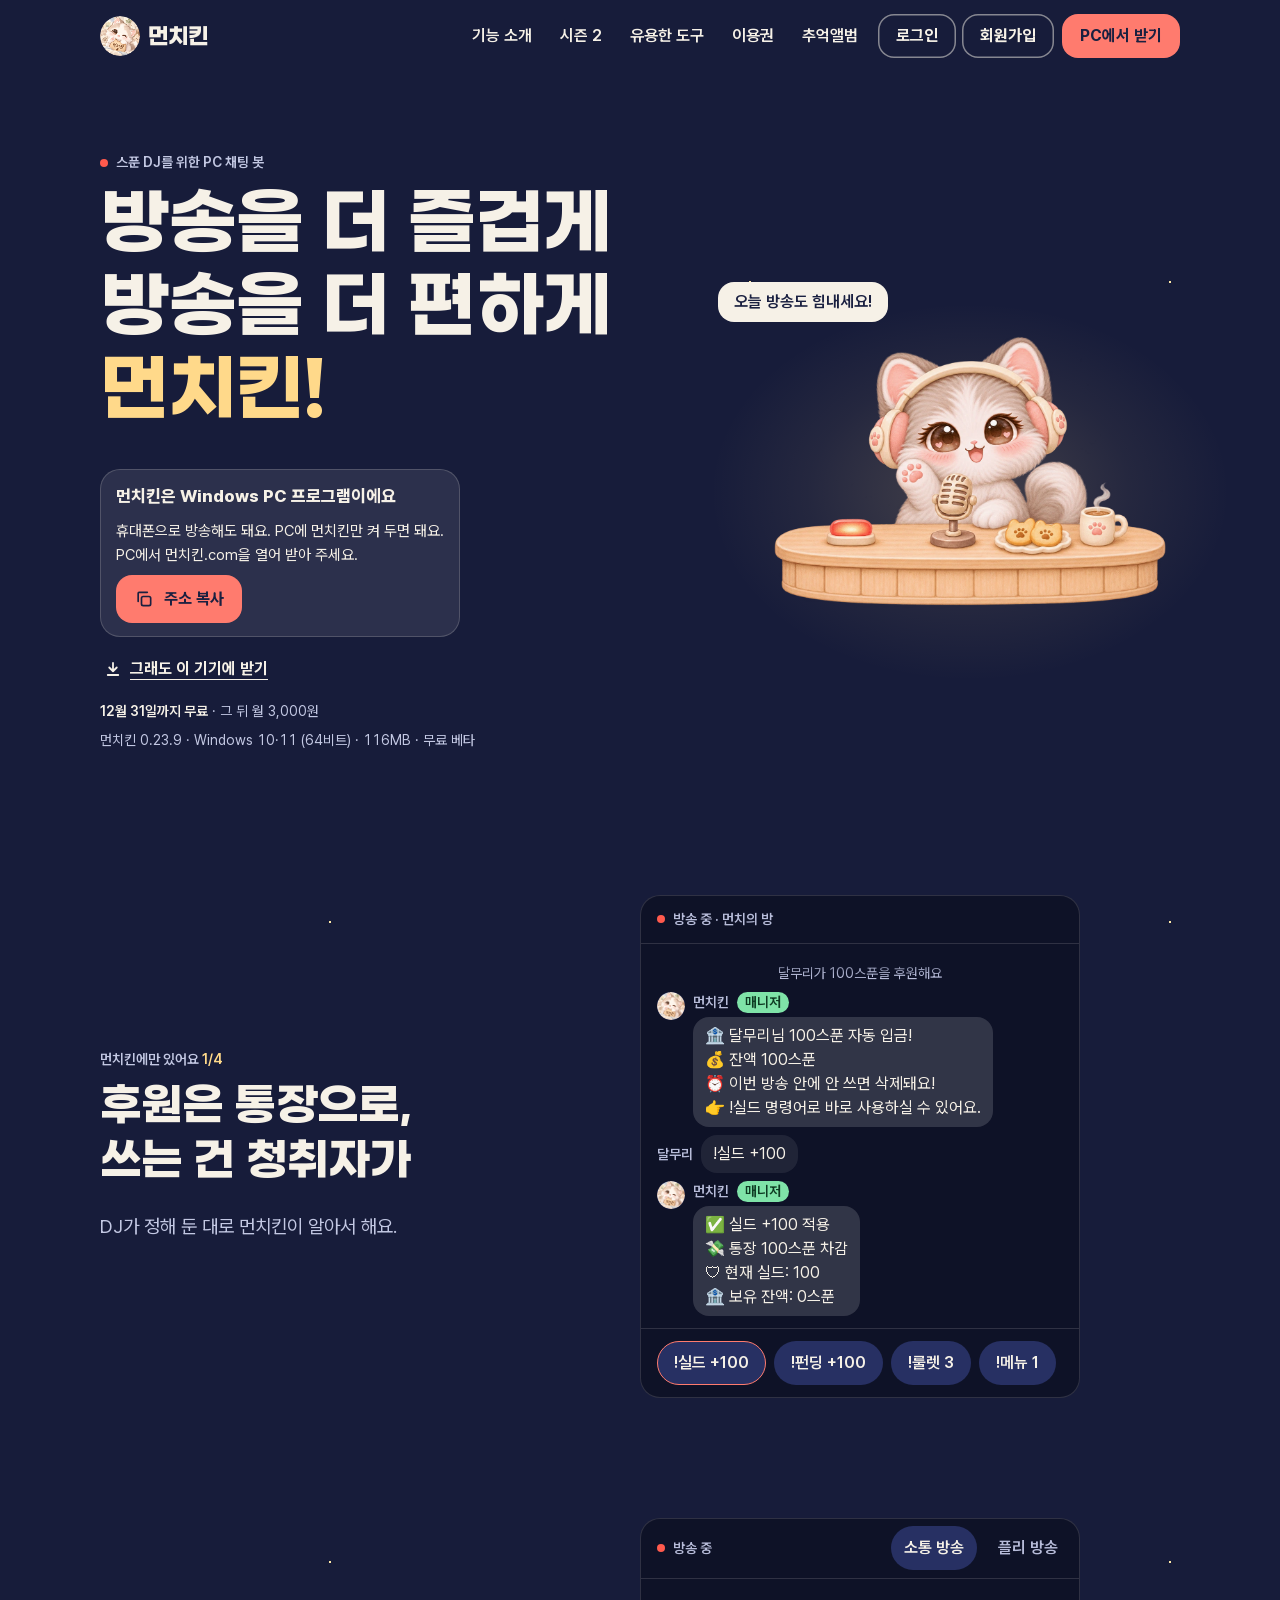
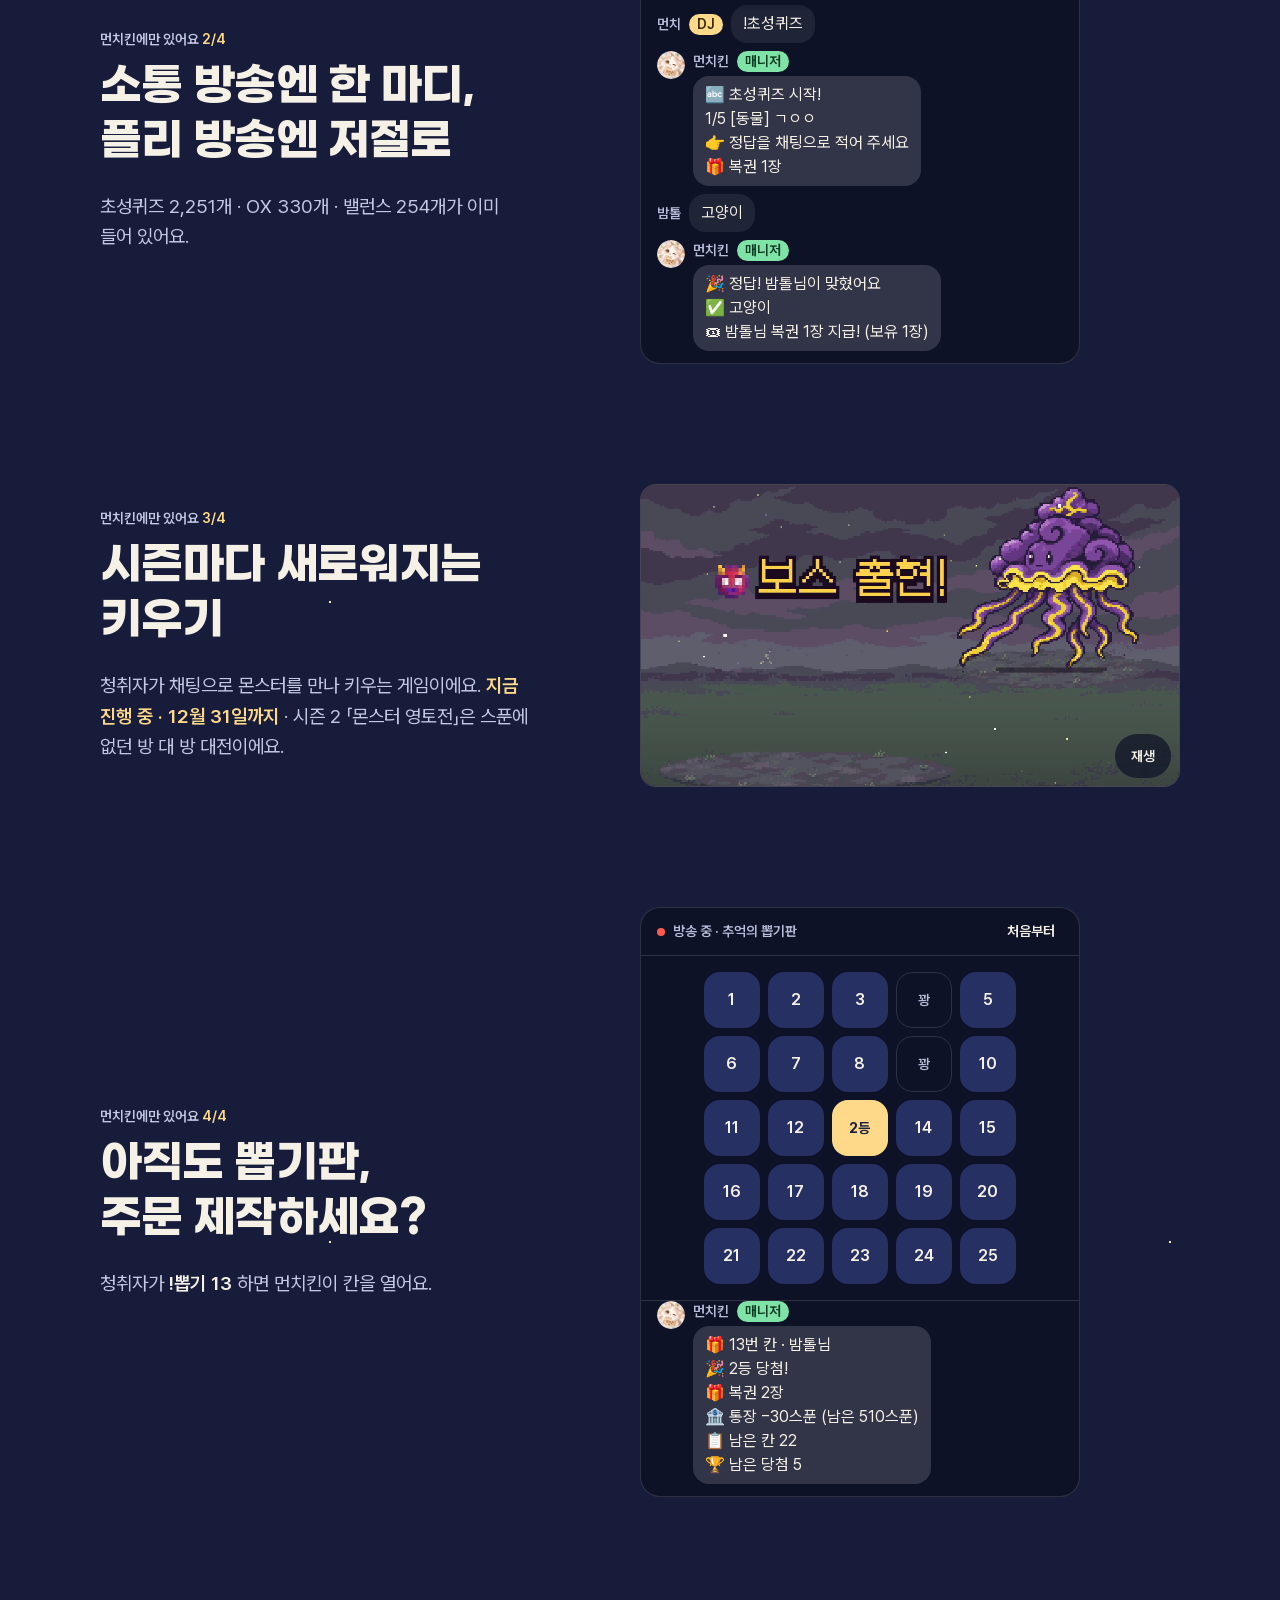
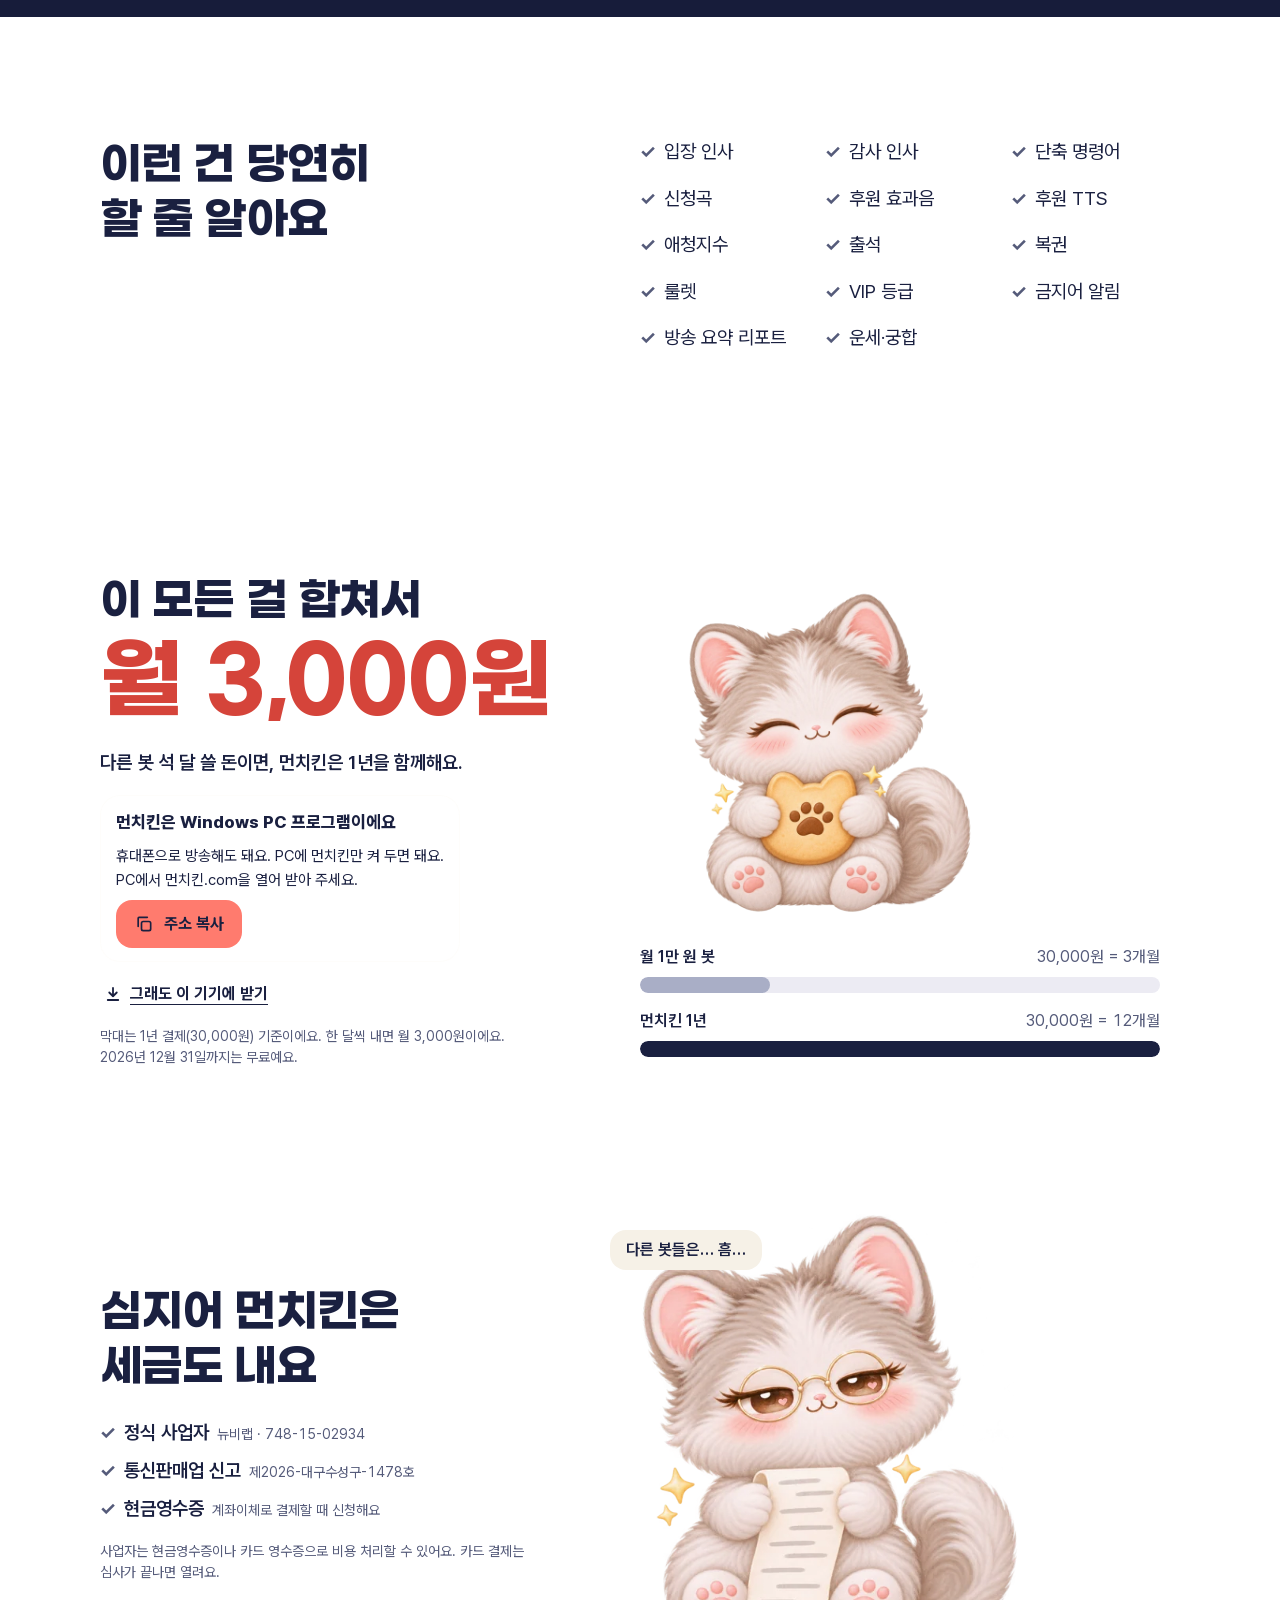
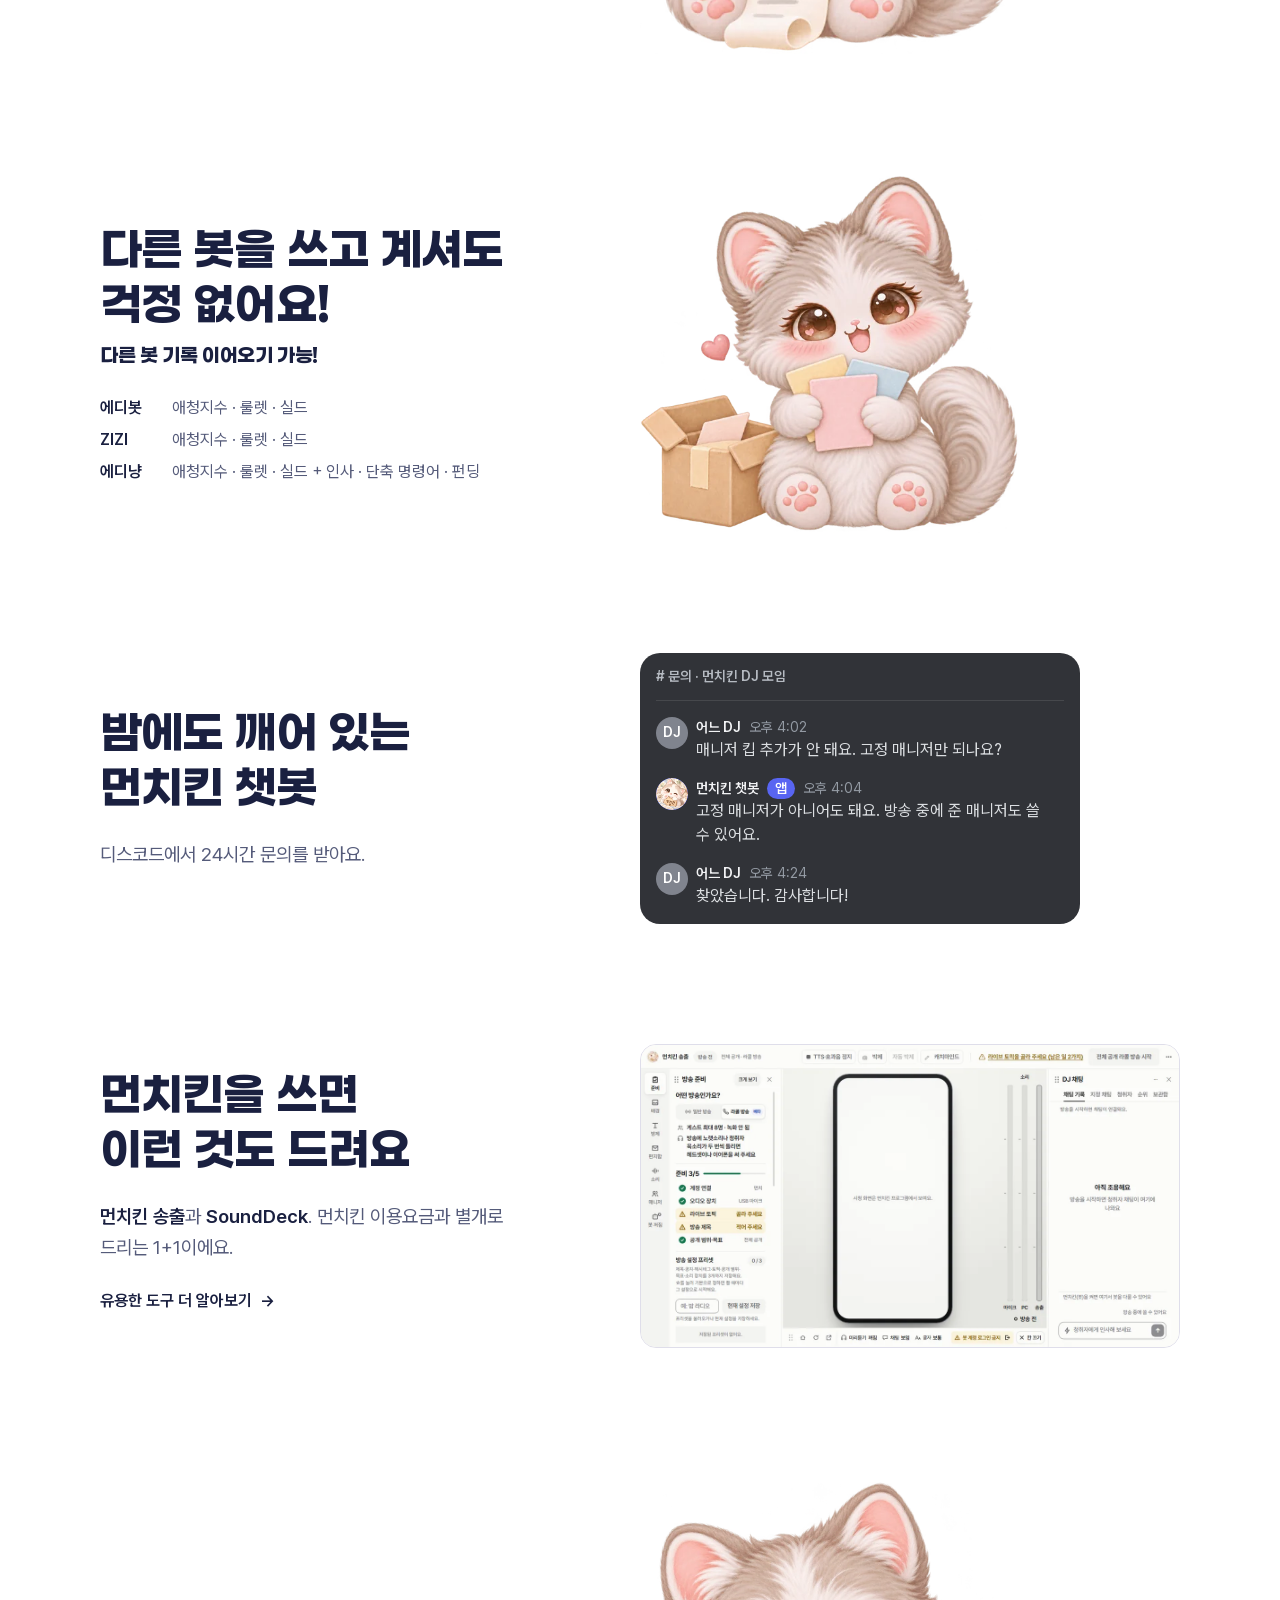
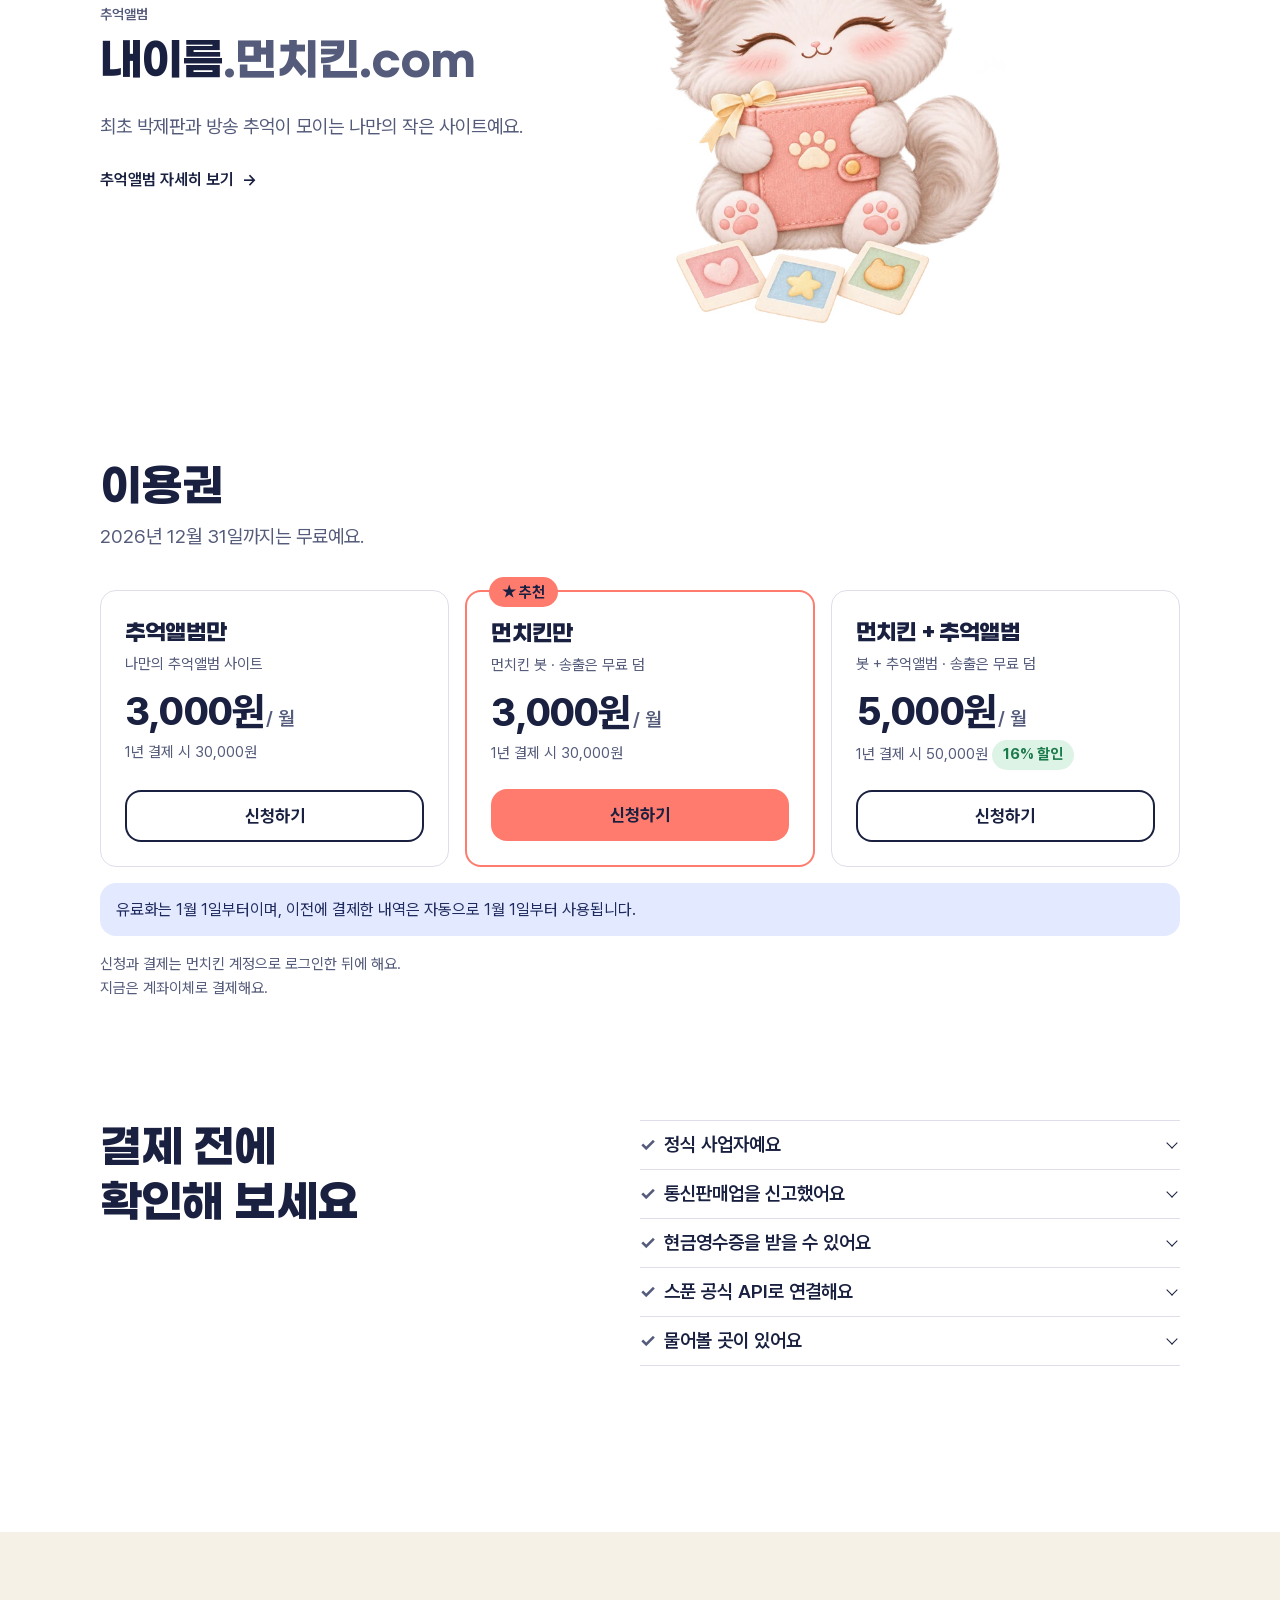
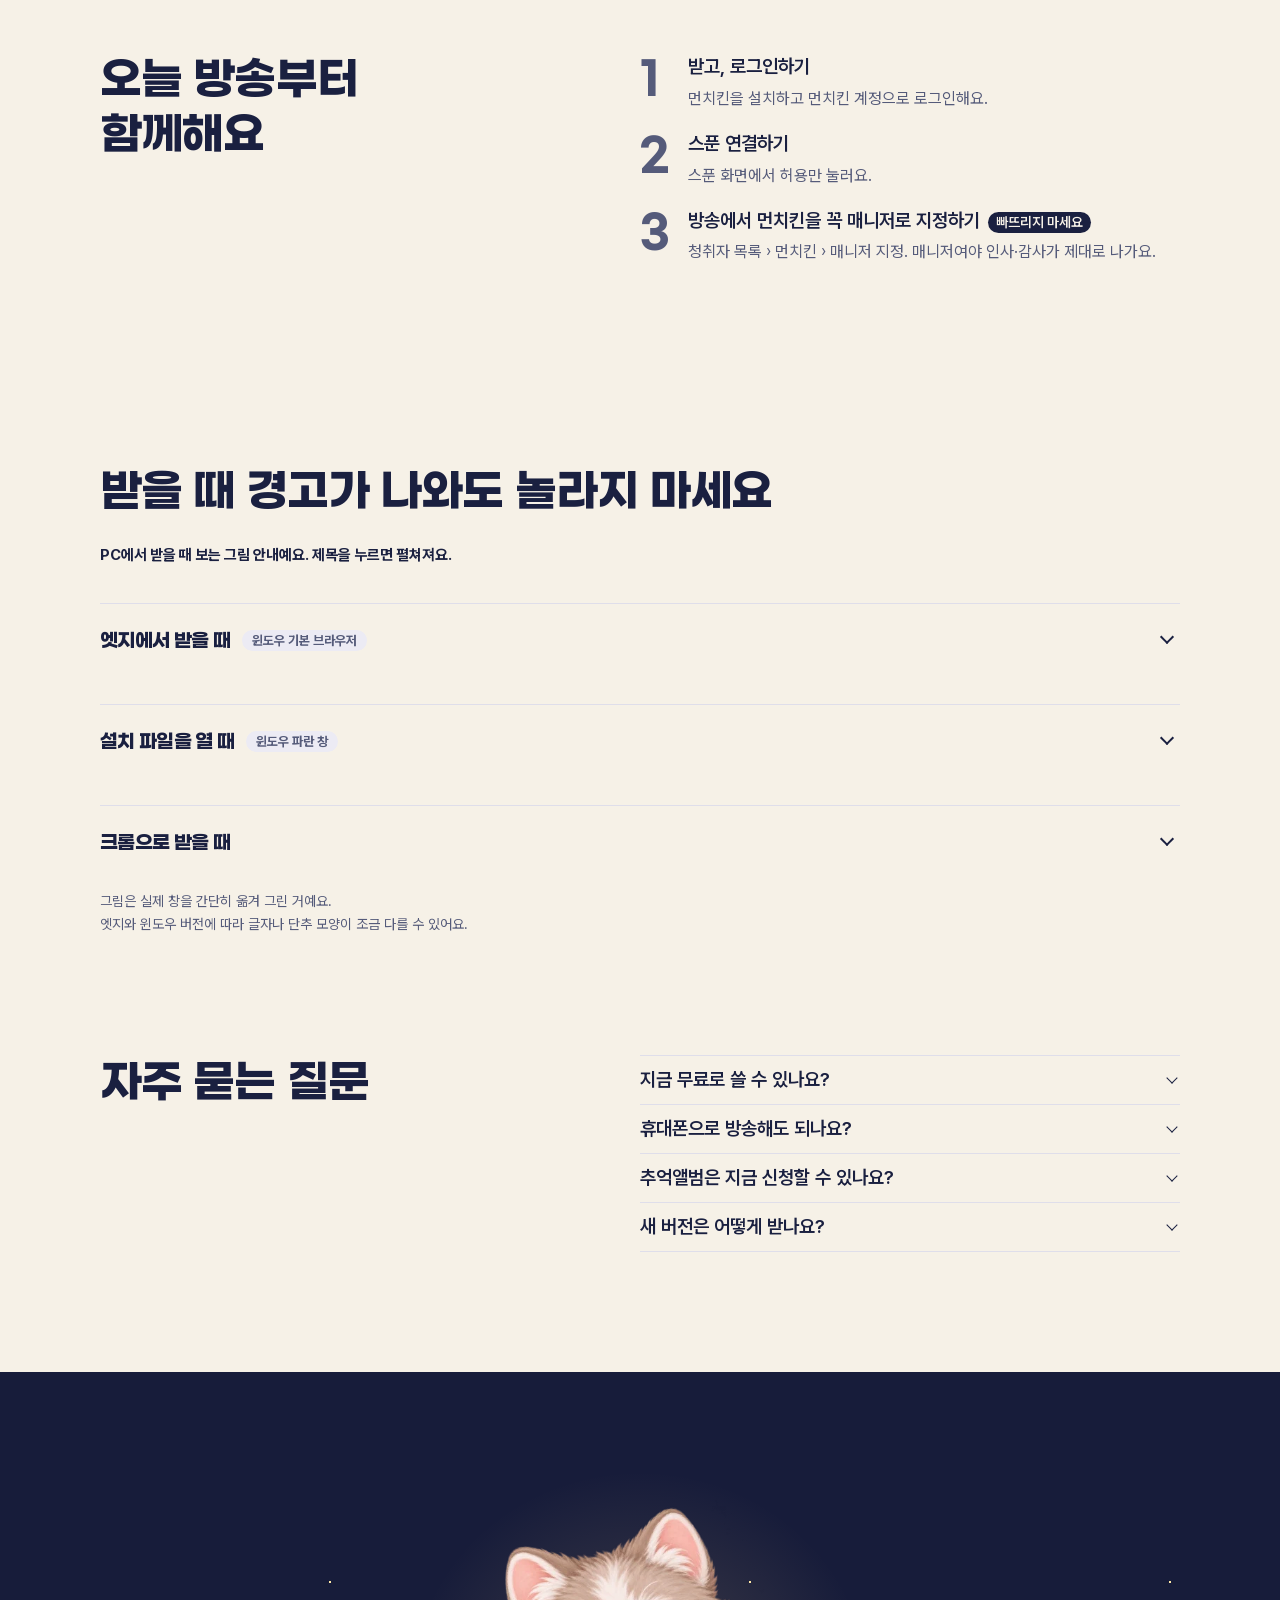
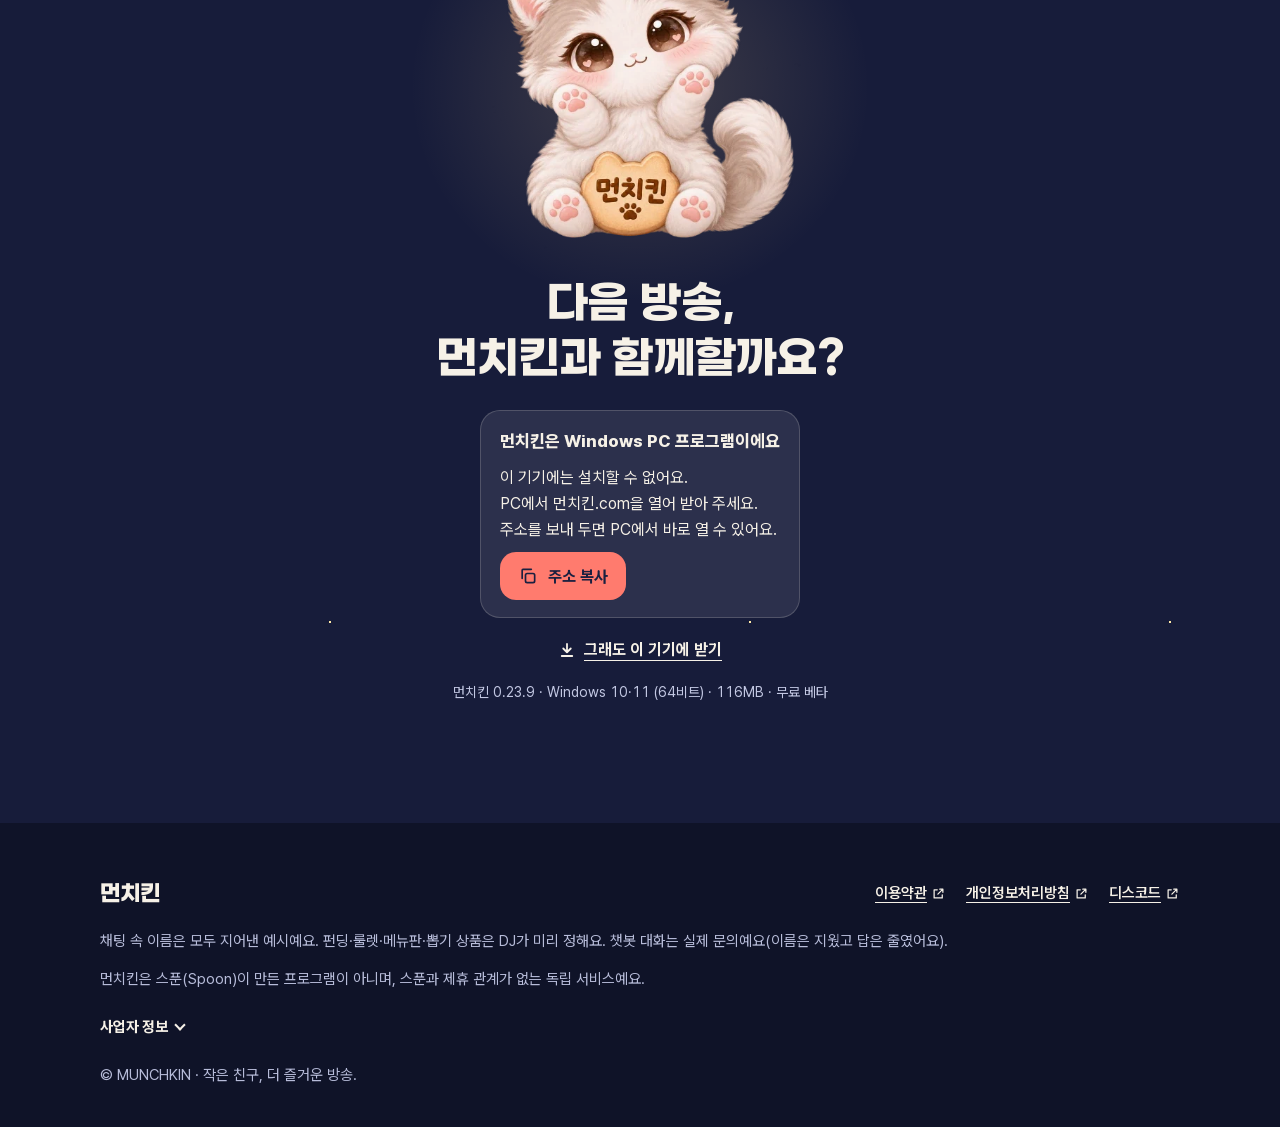
==== commit e5831fb2: "첫 페이지 album.js 판도 v=31 (추억앨범 화면과 같게) Co-Authored-By: Claude Opus 5.5 <noreply@anthropic.com>" ====
--- a/docs/index.html
+++ b/docs/index.html
@@ -6,7 +6,7 @@
 <link rel="canonical" href="https://xn--s22bu18a0ub.com/"><link rel="icon" href="favicon.ico"><link rel="apple-touch-icon" href="munchkin-256.png">
 <meta name="theme-color" content="#171C3A">
 <link rel="preload" href="fonts/mk-text.woff2" as="font" type="font/woff2" crossorigin><link rel="preload" href="fonts/mk-title.woff2" as="font" type="font/woff2" crossorigin>
-<link rel="stylesheet" href="site.css?v=10"><link rel="stylesheet" href="pay.css?v=2"><link rel="stylesheet" href="home.css?v=1"><script src="home.js?v=2" defer></script><script type="module" src="album/album.js?v=30"></script>
+<link rel="stylesheet" href="site.css?v=10"><link rel="stylesheet" href="pay.css?v=2"><link rel="stylesheet" href="home.css?v=1"><script src="home.js?v=2" defer></script><script type="module" src="album/album.js?v=31"></script>
 </head>
 <body class="home"><a class="skip" href="#main">본문으로 바로 가기</a><svg class="sprite" width="0" height="0" aria-hidden="true" focusable="false" style="position:absolute"><defs>
 <symbol id="i-down" viewBox="0 0 24 24"><path d="M12 4v11M7 10l5 5 5-5M5 20h14"/></symbol>
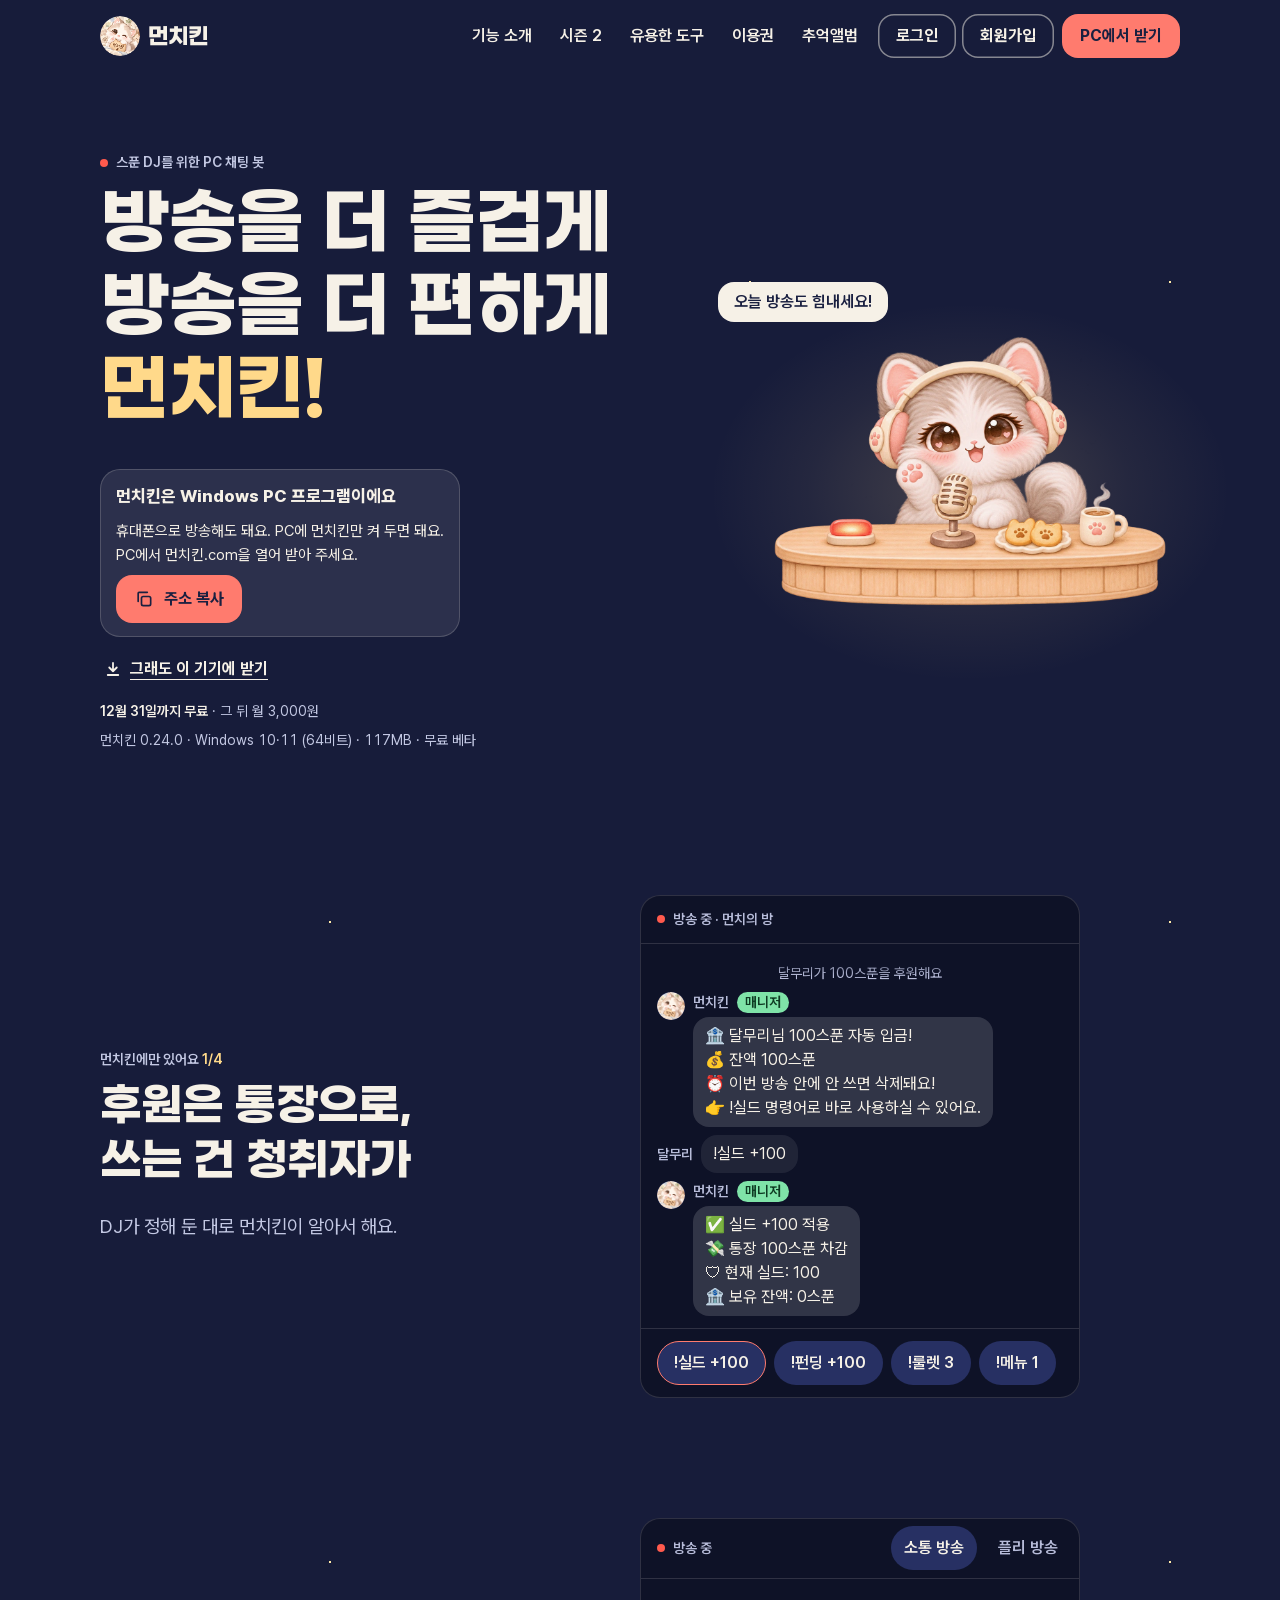
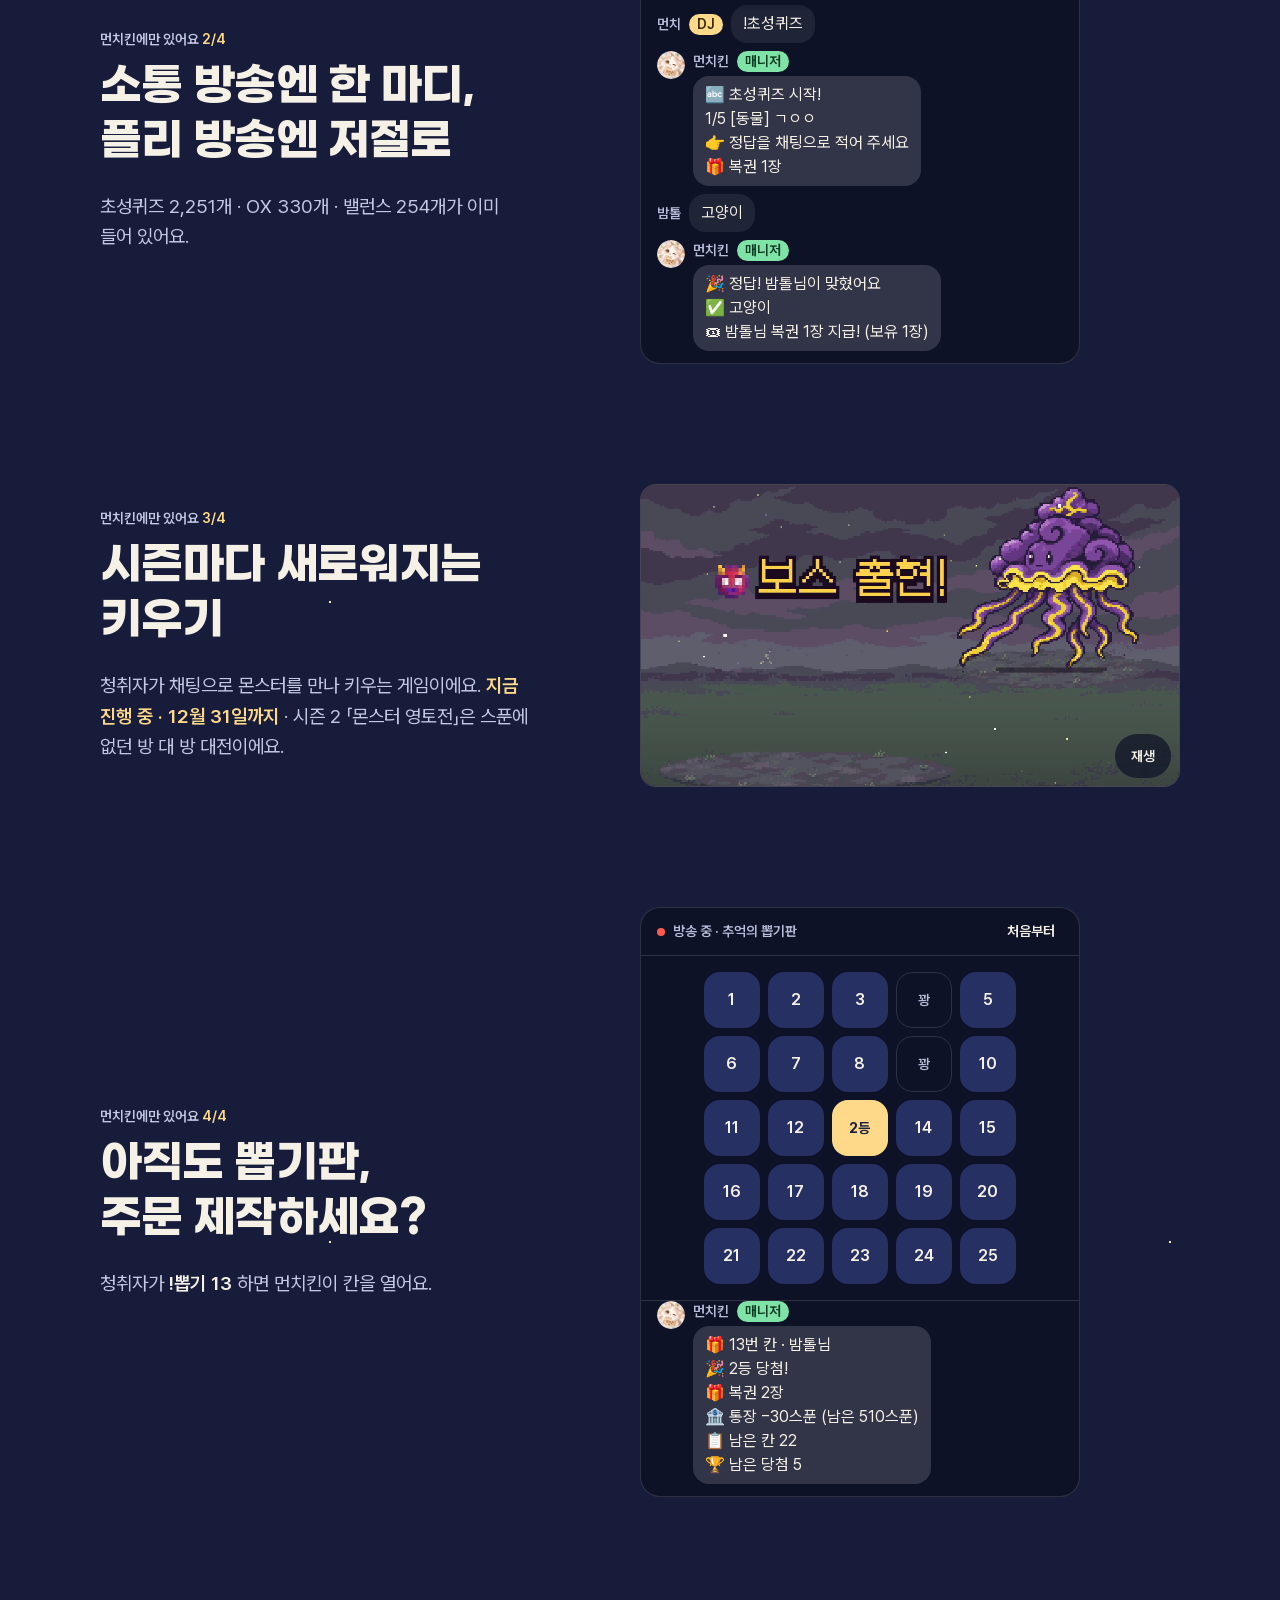
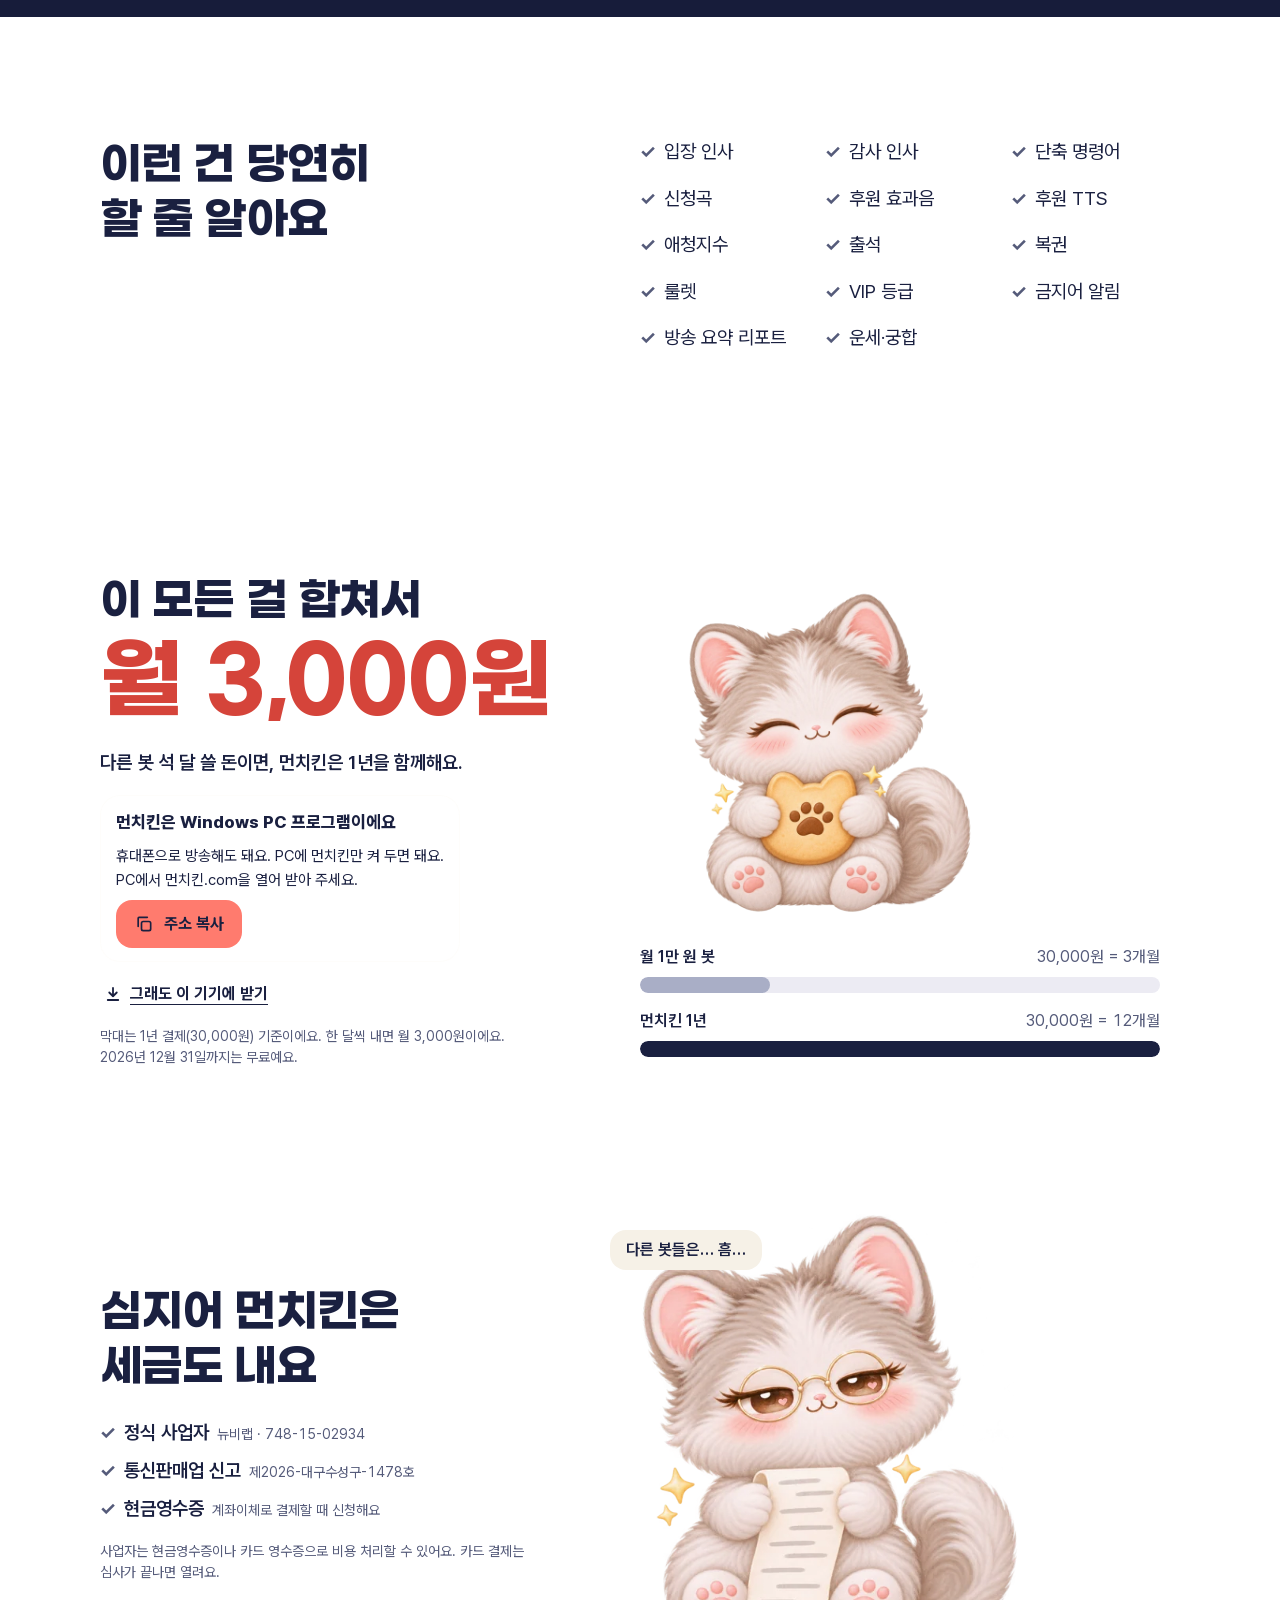
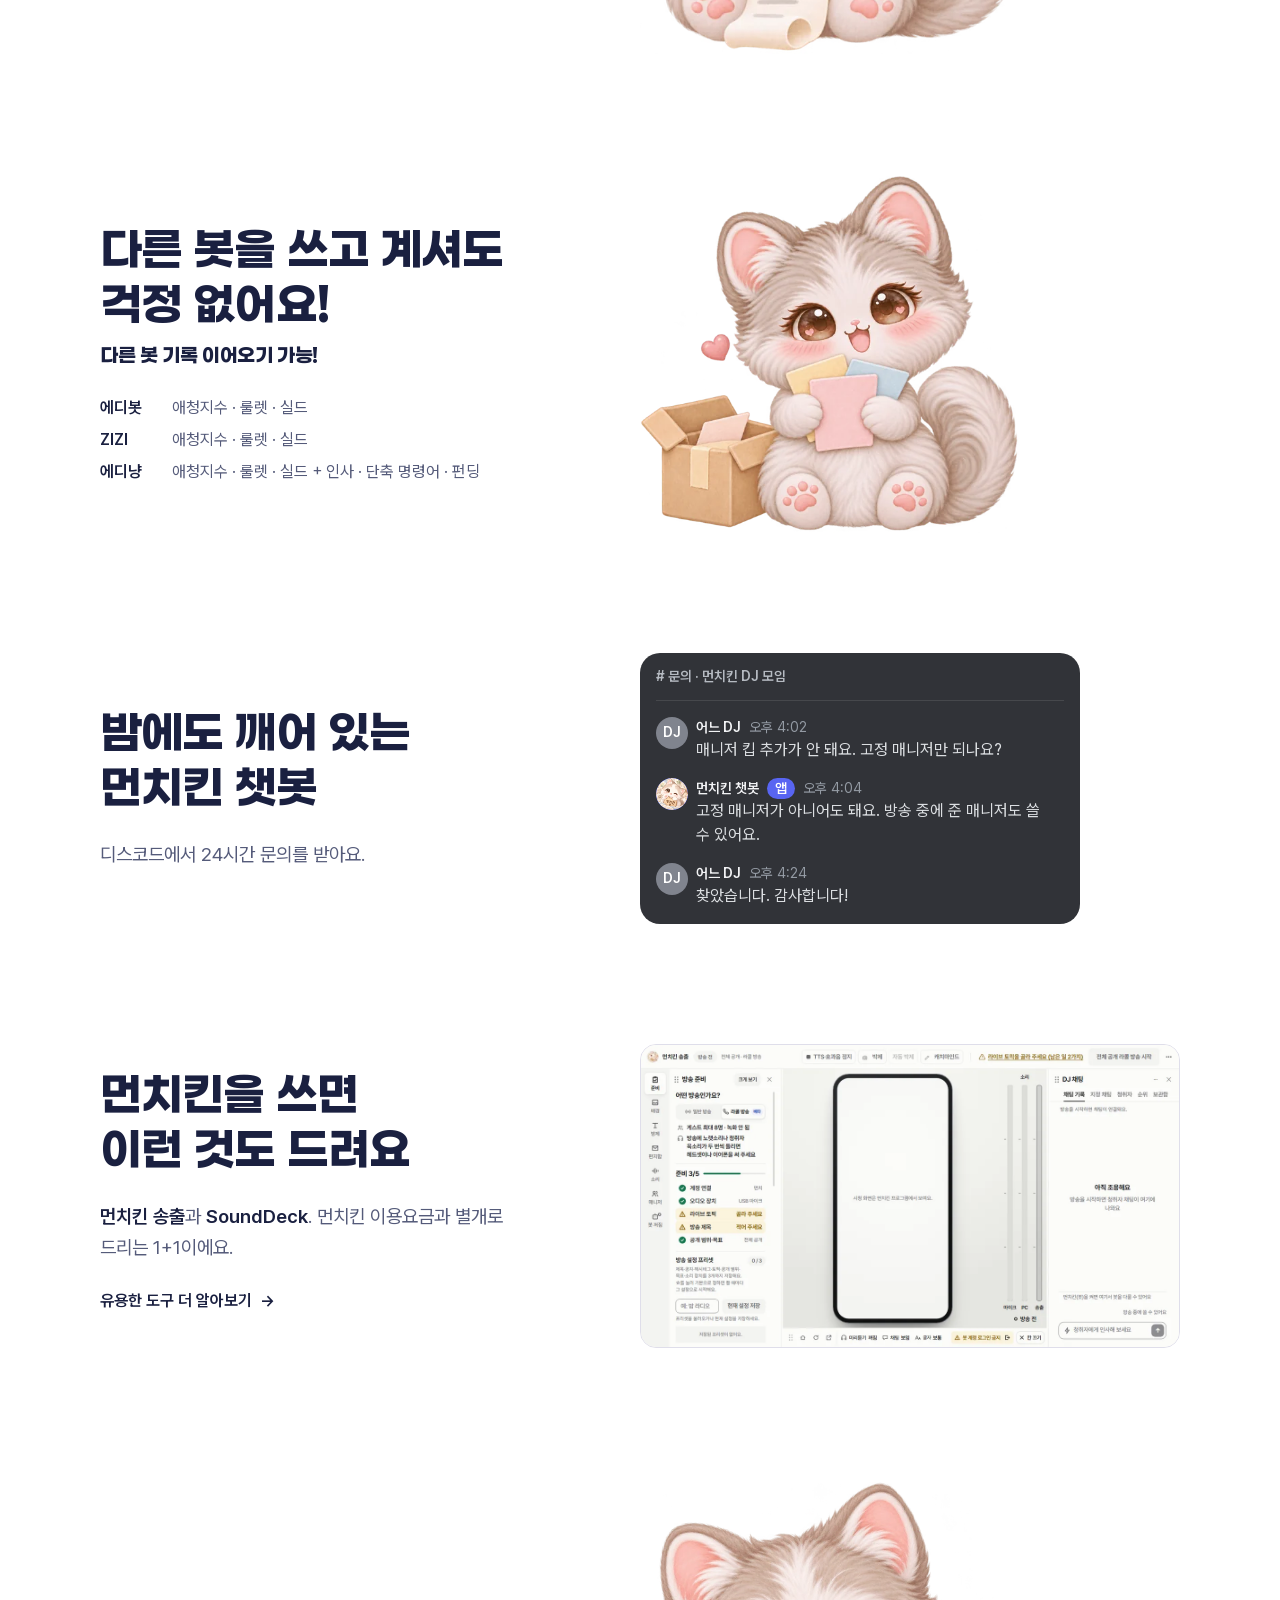
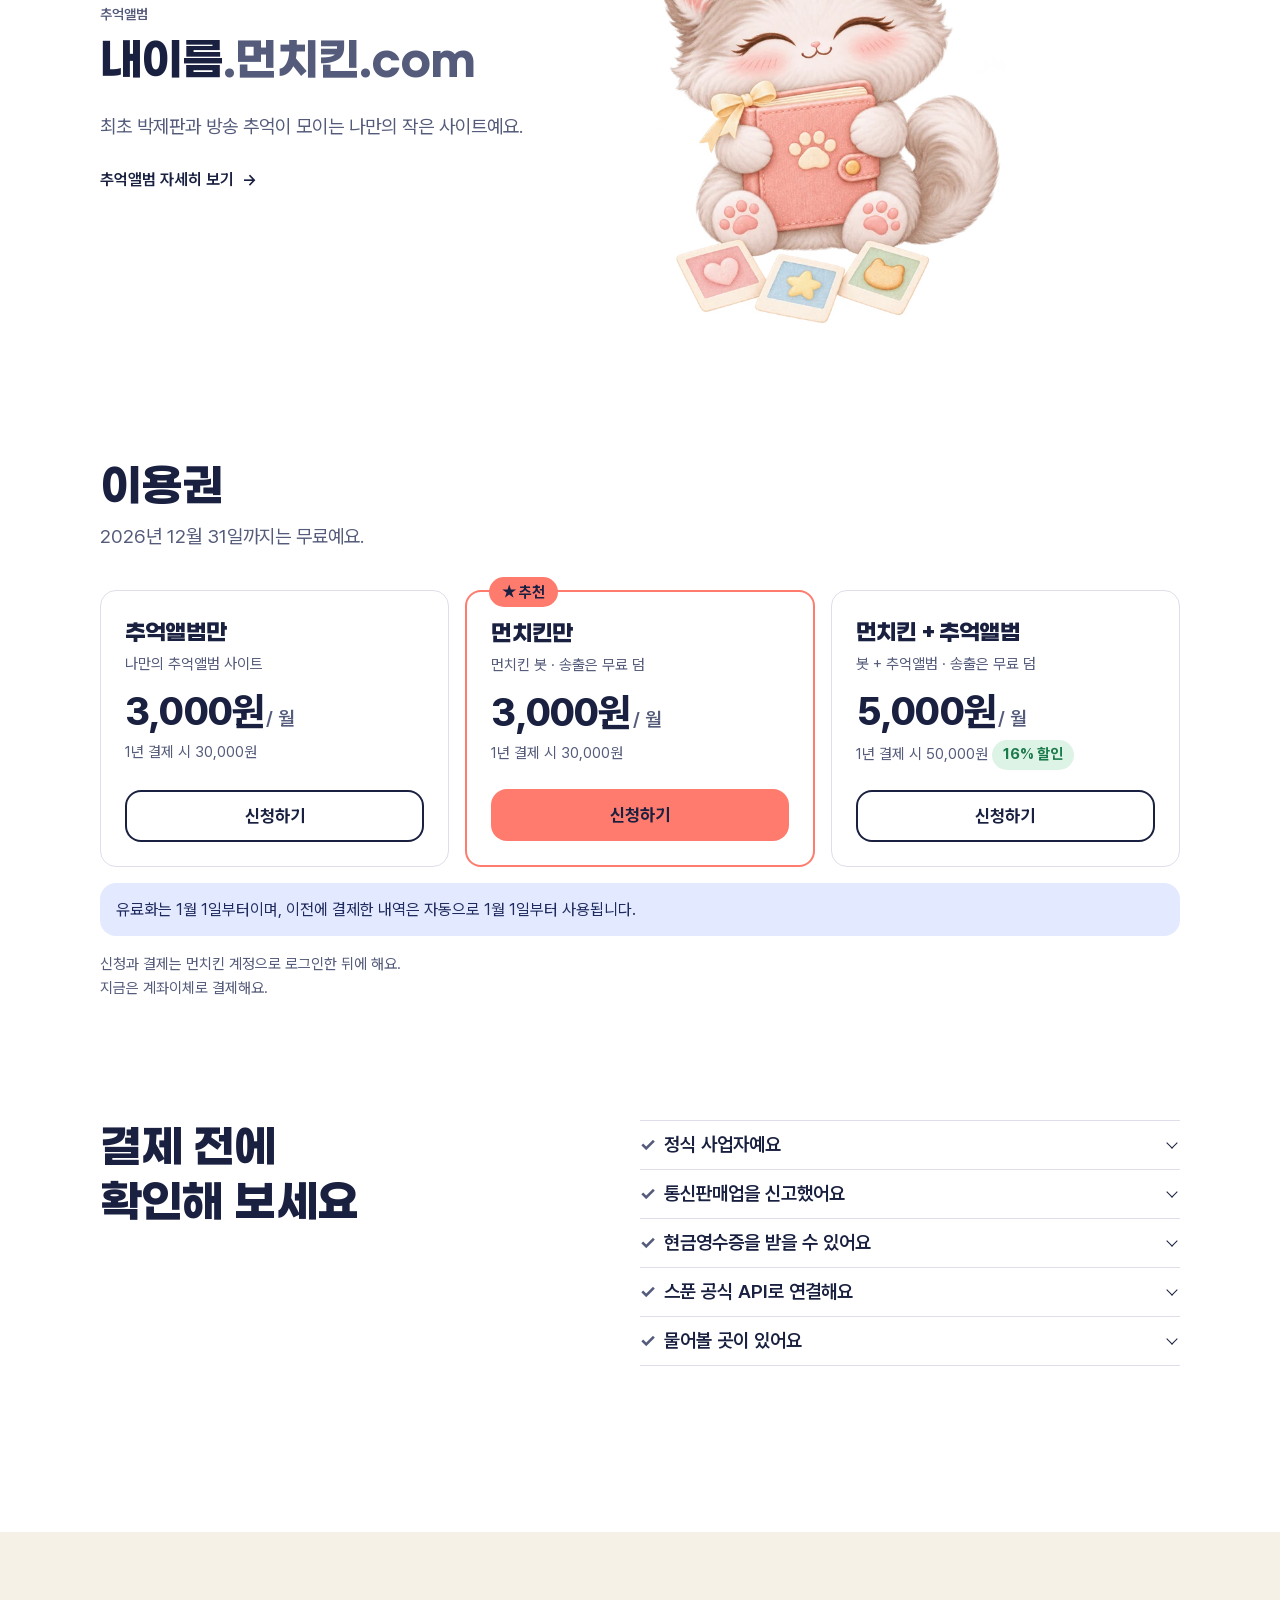
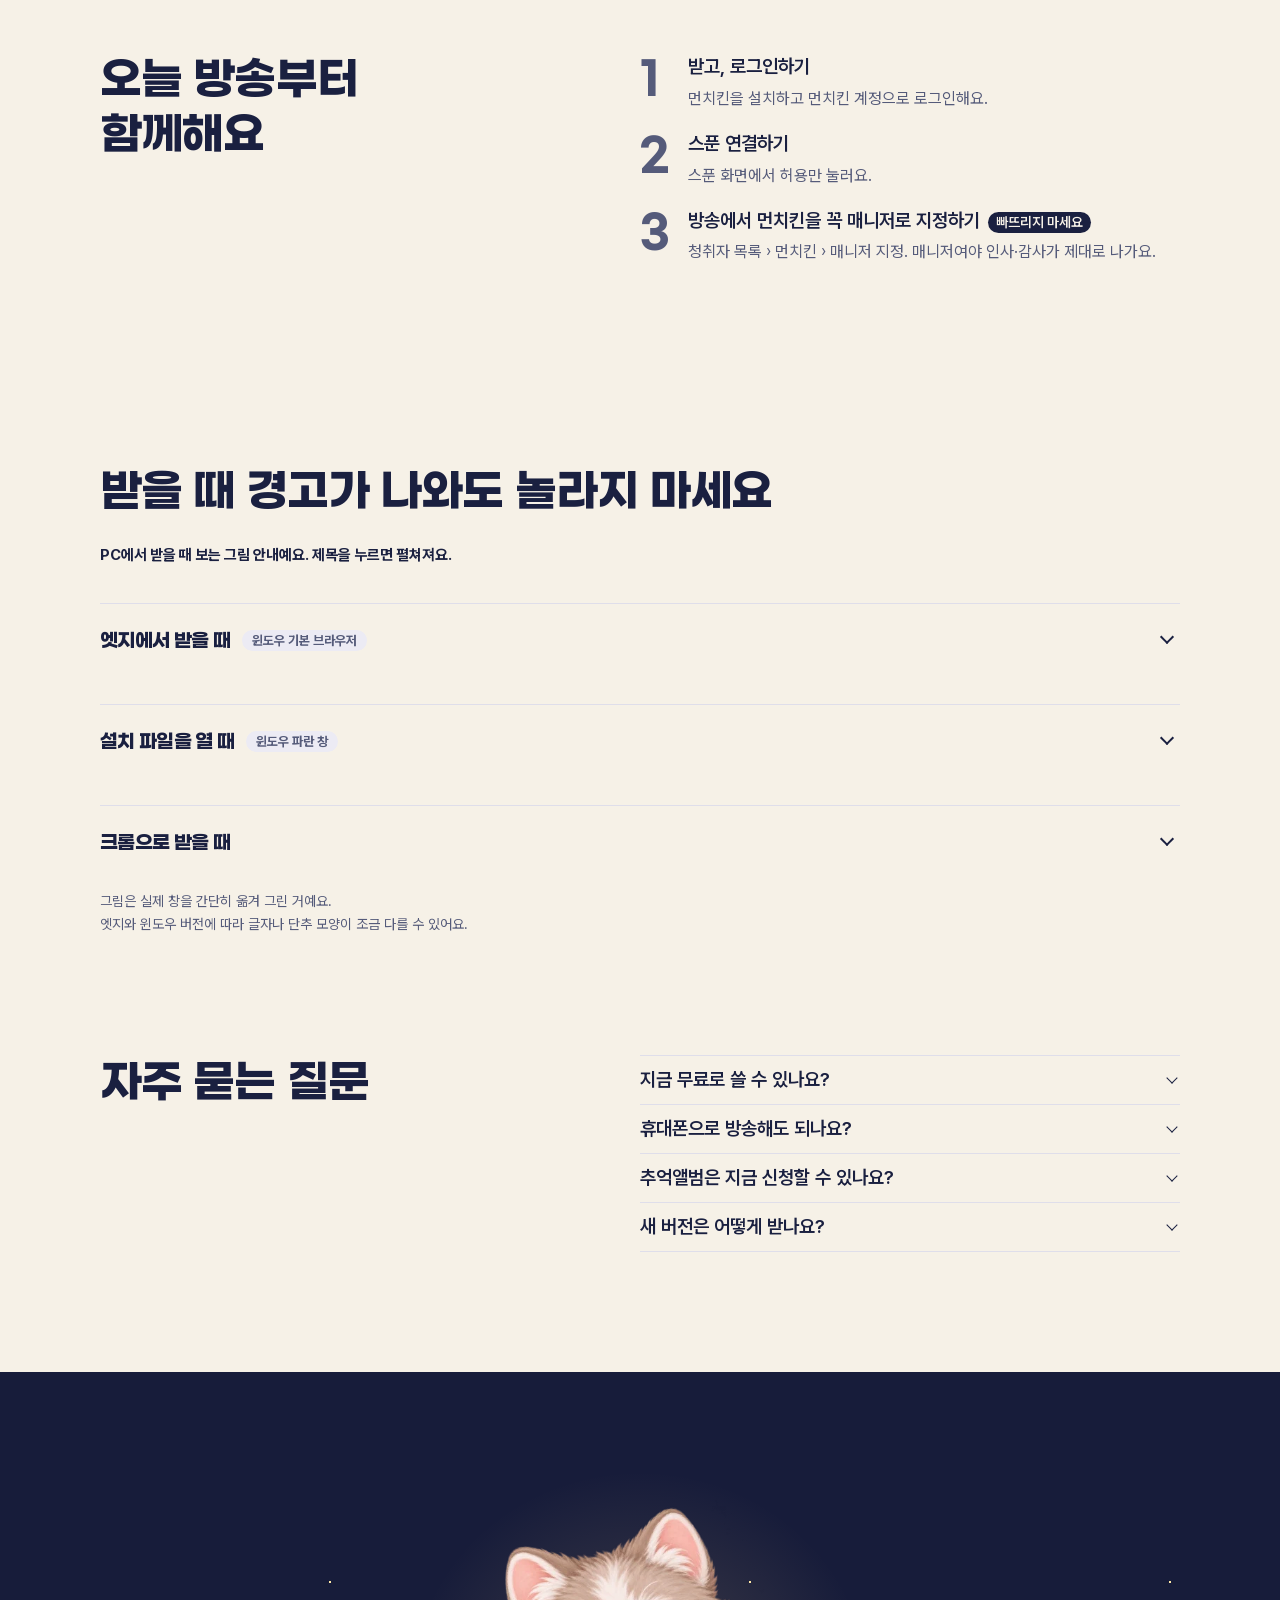
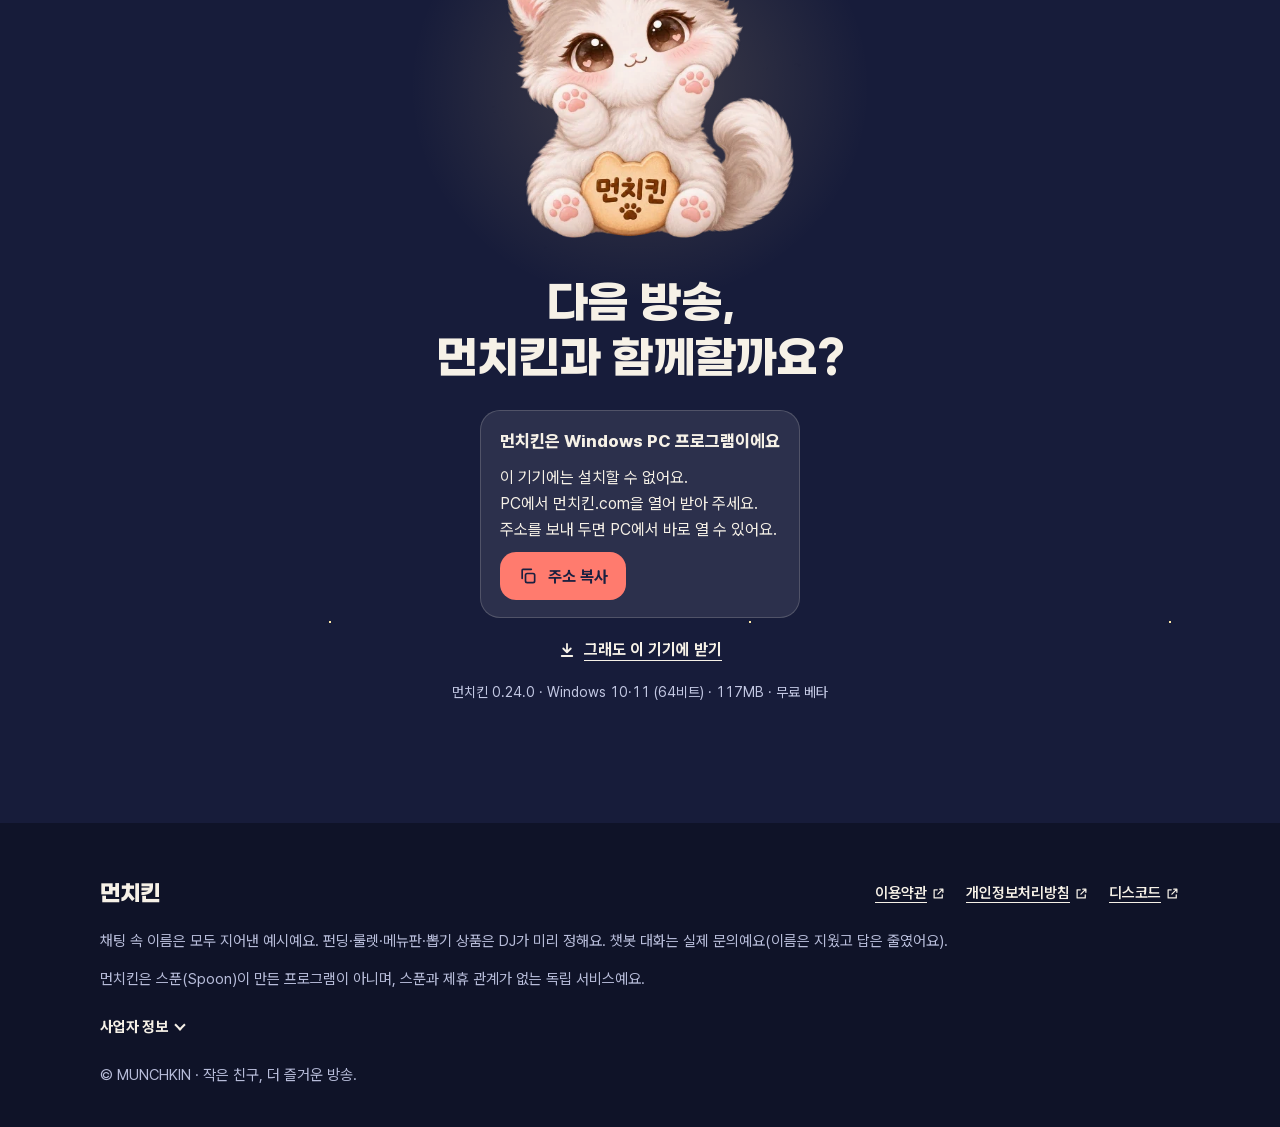
==== commit 576adcf4: "0.24.0: 받기 단추 0.24.0" ====
--- a/docs/index.html
+++ b/docs/index.html
@@ -23,7 +23,7 @@
 <symbol id="i-board" viewBox="0 0 24 24"><rect x="3" y="4" width="18" height="16" rx="2"/><path d="M3 10h18M10 10v10"/></symbol>
 <symbol id="i-devices" viewBox="0 0 24 24"><rect x="2" y="4" width="14" height="10" rx="1.5"/><path d="M6 18h6M9 14v4"/><rect x="17.5" y="8" width="4.5" height="12" rx="1"/></symbol>
 </defs></svg>
-<header class="site-header on-night"><div class="wrap header-in"><a class="brand" href="./"><img src="munchkin-64.png" width="40" height="40" alt="">먼치킨</a><nav aria-label="주 메뉴"><a class="opt" href="#show">기능 소개</a><a href="#grow">시즌 2</a><a href="tools/"><span class="nav-long">유용한 </span>도구</a><a class="opt" href="#pay">이용권</a><a href="album/">추억앨범</a></nav><div class="mk-auth" id="mk-auth"><a class="btn line sm" href="album/">로그인</a><a class="btn line sm join" href="album/">회원가입</a></div><a class="btn main sm header-get" data-dl href="https://github.com/jwonly-spn/jun-live/releases/download/v0.23.9/Munchkin-Setup-0.23.9.exe">무료 받기</a></div></header>
+<header class="site-header on-night"><div class="wrap header-in"><a class="brand" href="./"><img src="munchkin-64.png" width="40" height="40" alt="">먼치킨</a><nav aria-label="주 메뉴"><a class="opt" href="#show">기능 소개</a><a href="#grow">시즌 2</a><a href="tools/"><span class="nav-long">유용한 </span>도구</a><a class="opt" href="#pay">이용권</a><a href="album/">추억앨범</a></nav><div class="mk-auth" id="mk-auth"><a class="btn line sm" href="album/">로그인</a><a class="btn line sm join" href="album/">회원가입</a></div><a class="btn main sm header-get" data-dl href="https://github.com/jwonly-spn/jun-live/releases/download/v0.24.0/Munchkin-Setup-0.24.0.exe">무료 받기</a></div></header>
 <main id="main"><div id="mk-beta"></div>
 <!-- 밤: 방송 중인 구간(첫 화면 + 먼치킨에만 있는 네 가지) -->
 <div class="night h-zone">
@@ -31,9 +31,9 @@
 <div class="h-copy"><p class="h-kicker"><i class="h-dot" aria-hidden="true"></i>스푼 DJ를 위한 PC 채팅 봇</p>
 <h1 id="hero-title"><span>방송을 더 즐겁게</span><span>방송을 더 편하게</span><span class="h-name">먼치킨!</span></h1></div>
 <figure class="h-hero-art"><p class="h-note" aria-hidden="true">오늘 방송도 힘내세요!</p><img src="art/hero-desk.webp" width="1208" height="857" alt="헤드폰을 쓰고 작은 책상에서 방송하는 먼치킨 고양이" fetchpriority="high"></figure>
-<div class="h-get-box"><div class="get" id="get"><a class="btn main dl" data-dl href="https://github.com/jwonly-spn/jun-live/releases/download/v0.23.9/Munchkin-Setup-0.23.9.exe"><svg class="ico" aria-hidden="true"><use href="#i-down"/></svg><span data-dl-label>Windows용 무료 받기</span></a>
+<div class="h-get-box"><div class="get" id="get"><a class="btn main dl" data-dl href="https://github.com/jwonly-spn/jun-live/releases/download/v0.24.0/Munchkin-Setup-0.24.0.exe"><svg class="ico" aria-hidden="true"><use href="#i-down"/></svg><span data-dl-label>Windows용 무료 받기</span></a>
 <div class="pc-note pc-note-mini" data-pc-note hidden><p class="pc-note-title">먼치킨은 Windows PC 프로그램이에요</p><p>휴대폰으로 방송해도 돼요. PC에 먼치킨만 켜 두면 돼요.<br class="br-s">PC에서 먼치킨.com을 열어 받아 주세요.</p><div class="pc-note-actions"><button type="button" class="btn main" data-copy><svg class="ico" aria-hidden="true"><use href="#i-copy"/></svg>주소 복사</button><button type="button" class="btn line" data-share hidden><svg class="ico" aria-hidden="true"><use href="#i-share"/></svg>카톡이나 디스코드로 보내기</button></div><p class="pc-note-status" role="status" aria-live="polite"></p></div></div>
-<p class="h-small"><b>12월 31일까지 무료</b> · 그 뒤 월 3,000원</p><p class="version">먼치킨 0.23.9 · Windows 10·11 (64비트) · 116MB · 무료 베타</p></div>
+<p class="h-small"><b>12월 31일까지 무료</b> · 그 뒤 월 3,000원</p><p class="version">먼치킨 0.24.0 · Windows 10·11 (64비트) · 117MB · 무료 베타</p></div>
 </div></section>
 <div id="show">
 <section class="h-scene" id="bank" aria-labelledby="bank-t"><div class="wrap">
@@ -93,7 +93,7 @@
 </div>
 <div class="h-tail">
 <p class="h-one"><b>다른 봇 석 달 쓸 돈이면, 먼치킨은 1년을 함께해요.</b></p>
-<div class="h-get-box"><div class="get"><a class="btn main dl" data-dl href="https://github.com/jwonly-spn/jun-live/releases/download/v0.23.9/Munchkin-Setup-0.23.9.exe"><svg class="ico" aria-hidden="true"><use href="#i-down"/></svg><span data-dl-label>Windows용 무료 받기</span></a><div class="pc-note pc-note-mini" data-pc-note hidden><p class="pc-note-title">먼치킨은 Windows PC 프로그램이에요</p><p>휴대폰으로 방송해도 돼요. PC에 먼치킨만 켜 두면 돼요.<br class="br-s">PC에서 먼치킨.com을 열어 받아 주세요.</p><div class="pc-note-actions"><button type="button" class="btn main" data-copy><svg class="ico" aria-hidden="true"><use href="#i-copy"/></svg>주소 복사</button><button type="button" class="btn line" data-share hidden><svg class="ico" aria-hidden="true"><use href="#i-share"/></svg>카톡이나 디스코드로 보내기</button></div><p class="pc-note-status" role="status" aria-live="polite"></p></div></div>
+<div class="h-get-box"><div class="get"><a class="btn main dl" data-dl href="https://github.com/jwonly-spn/jun-live/releases/download/v0.24.0/Munchkin-Setup-0.24.0.exe"><svg class="ico" aria-hidden="true"><use href="#i-down"/></svg><span data-dl-label>Windows용 무료 받기</span></a><div class="pc-note pc-note-mini" data-pc-note hidden><p class="pc-note-title">먼치킨은 Windows PC 프로그램이에요</p><p>휴대폰으로 방송해도 돼요. PC에 먼치킨만 켜 두면 돼요.<br class="br-s">PC에서 먼치킨.com을 열어 받아 주세요.</p><div class="pc-note-actions"><button type="button" class="btn main" data-copy><svg class="ico" aria-hidden="true"><use href="#i-copy"/></svg>주소 복사</button><button type="button" class="btn line" data-share hidden><svg class="ico" aria-hidden="true"><use href="#i-share"/></svg>카톡이나 디스코드로 보내기</button></div><p class="pc-note-status" role="status" aria-live="polite"></p></div></div>
 <p class="h-small">막대는 1년 결제(30,000원) 기준이에요. 한 달씩 내면 월 3,000원이에요. 2026년 12월 31일까지는 무료예요.</p></div>
 </div>
 </div></section>
@@ -186,7 +186,7 @@
                 <div class="wtitle">다운로드 <i>···</i></div>
                 <div class="item">
                   <span class="fic"></span>
-                  <div><div class="fname">Munchkin-Setup-0.23.9.exe</div><div class="warn">일반적으로 다운로드되지 않습니다. 열기 전에 신뢰할 수 있는지 확인하세요.</div></div>
+                  <div><div class="fname">Munchkin-Setup-0.24.0.exe</div><div class="warn">일반적으로 다운로드되지 않습니다. 열기 전에 신뢰할 수 있는지 확인하세요.</div></div>
                   <div class="tools"><span class="ib"><svg viewBox="0 0 24 24"><path d="M5 7h14M10 7V5h4v2M7 7l1 12h8l1-12"/></svg></span><span class="ib hit">···</span></div>
                 </div>
               </div>
@@ -198,7 +198,7 @@
               <div class="win">
                 <div class="item">
                   <span class="fic"></span>
-                  <div><div class="fname">Munchkin-Setup-0.23.9.exe</div><div class="warn">일반적으로 다운로드되지 않습니다.</div></div>
+                  <div><div class="fname">Munchkin-Setup-0.24.0.exe</div><div class="warn">일반적으로 다운로드되지 않습니다.</div></div>
                   <div class="tools"><span class="ib">···</span></div>
                 </div>
                 <div class="menu"><i class="bar m"></i><span class="hit left">유지</span><i class="bar"></i><i class="bar s"></i></div>
@@ -233,7 +233,7 @@
                 <div class="wtitle">다운로드 <i>···</i></div>
                 <div class="item">
                   <span class="fic"></span>
-                  <div><div class="fname">Munchkin-Setup-0.23.9.exe</div><span class="open hit left">파일 열기</span></div>
+                  <div><div class="fname">Munchkin-Setup-0.24.0.exe</div><span class="open hit left">파일 열기</span></div>
                   <div class="tools"></div>
                 </div>
               </div>
@@ -262,7 +262,7 @@
             <div class="shot ss" role="img" aria-label="'추가 정보'를 누르면 앱 이름과 게시자가 보이고, 아래 '실행' 단추에 표시가 있어요.">
               <div class="ssw">
                 <h4>Windows의 PC 보호</h4>
-                <dl><dt>앱:</dt><dd>Munchkin-Setup-0.23.9.exe</dd><dt>게시자:</dt><dd>알 수 없는 게시자</dd></dl>
+                <dl><dt>앱:</dt><dd>Munchkin-Setup-0.24.0.exe</dd><dt>게시자:</dt><dd>알 수 없는 게시자</dd></dl>
                 <div class="row"><span class="b hit">실행</span><span class="b">실행 안 함</span></div>
               </div>
             </div>
@@ -295,8 +295,8 @@
 <section class="night h-scene h-last" aria-labelledby="final-title"><div class="wrap">
 <figure class="h-pic h-rv h-cat"><img src="art/aegyo-1.webp" width="512" height="512" alt="쿠키를 안은 먼치킨 고양이" loading="lazy"></figure>
 <div class="h-head h-rv"><h2 id="final-title">다음 방송,<br>먼치킨과 함께할까요?</h2></div>
-<div class="h-tail"><div class="get"><a class="btn main dl" data-dl href="https://github.com/jwonly-spn/jun-live/releases/download/v0.23.9/Munchkin-Setup-0.23.9.exe"><svg class="ico" aria-hidden="true"><use href="#i-down"/></svg><span data-dl-label>Windows용 무료 받기</span></a>
-<div class="pc-note" data-pc-note hidden><p class="pc-note-title">먼치킨은 Windows PC 프로그램이에요</p><p>이 기기에는 설치할 수 없어요.<br class="br-s">PC에서 먼치킨.com을 열어 받아 주세요.<br class="br-s">주소를 보내 두면 PC에서 바로 열 수 있어요.</p><div class="pc-note-actions"><button type="button" class="btn main" data-copy><svg class="ico" aria-hidden="true"><use href="#i-copy"/></svg>주소 복사</button><button type="button" class="btn line" data-share hidden><svg class="ico" aria-hidden="true"><use href="#i-share"/></svg>카톡이나 디스코드로 보내기</button></div><p class="pc-note-status" role="status" aria-live="polite"></p></div></div><p class="version">먼치킨 0.23.9 · Windows 10·11 (64비트) · 116MB · 무료 베타</p></div>
+<div class="h-tail"><div class="get"><a class="btn main dl" data-dl href="https://github.com/jwonly-spn/jun-live/releases/download/v0.24.0/Munchkin-Setup-0.24.0.exe"><svg class="ico" aria-hidden="true"><use href="#i-down"/></svg><span data-dl-label>Windows용 무료 받기</span></a>
+<div class="pc-note" data-pc-note hidden><p class="pc-note-title">먼치킨은 Windows PC 프로그램이에요</p><p>이 기기에는 설치할 수 없어요.<br class="br-s">PC에서 먼치킨.com을 열어 받아 주세요.<br class="br-s">주소를 보내 두면 PC에서 바로 열 수 있어요.</p><div class="pc-note-actions"><button type="button" class="btn main" data-copy><svg class="ico" aria-hidden="true"><use href="#i-copy"/></svg>주소 복사</button><button type="button" class="btn line" data-share hidden><svg class="ico" aria-hidden="true"><use href="#i-share"/></svg>카톡이나 디스코드로 보내기</button></div><p class="pc-note-status" role="status" aria-live="polite"></p></div></div><p class="version">먼치킨 0.24.0 · Windows 10·11 (64비트) · 117MB · 무료 베타</p></div>
 </div></section>
 </main><footer class="site-footer"><div class="wrap"><div class="footer-top"><a class="brand" href="./">먼치킨</a><nav class="footer-links" aria-label="바닥 메뉴"><a href="https://xn--hu5bi2af5y.com/terms.html" target="_blank" rel="noopener">이용약관<span class="sr">(새 창)</span><svg class="ico" aria-hidden="true"><use href="#i-out"/></svg></a><a href="https://xn--hu5bi2af5y.com/privacy.html" target="_blank" rel="noopener">개인정보처리방침<span class="sr">(새 창)</span><svg class="ico" aria-hidden="true"><use href="#i-out"/></svg></a><a href="https://discord.gg/XjfyZDfBtW" target="_blank" rel="noopener">디스코드<span class="sr">(새 창)</span><svg class="ico" aria-hidden="true"><use href="#i-out"/></svg></a></nav></div><p class="h-foot-note">채팅 속 이름은 모두 지어낸 예시예요. 펀딩·룰렛·메뉴판·뽑기 상품은 DJ가 미리 정해요. 챗봇 대화는 실제 문의예요(이름은 지웠고 답은 줄였어요).</p><p class="indep">먼치킨은 스푼(Spoon)이 만든 프로그램이 아니며, 스푼과 제휴 관계가 없는 독립 서비스예요.</p><details class="foot-biz"><summary>사업자 정보</summary><p><span>뉴비랩 (NEWVIE Lab)</span><span>대표 이지원</span><span>사업자등록번호 748-15-02934</span><span>통신판매업 신고번호 제2026-대구수성구-1478호</span></p><p><span>대구광역시 수성구 동대구로 336</span><span>전화번호 0505-008-0032</span><span>likegorogoro@naver.com</span></p></details><p class="copyright">© MUNCHKIN · 작은 친구, 더 즐거운 방송.</p></div></footer>
 <script>
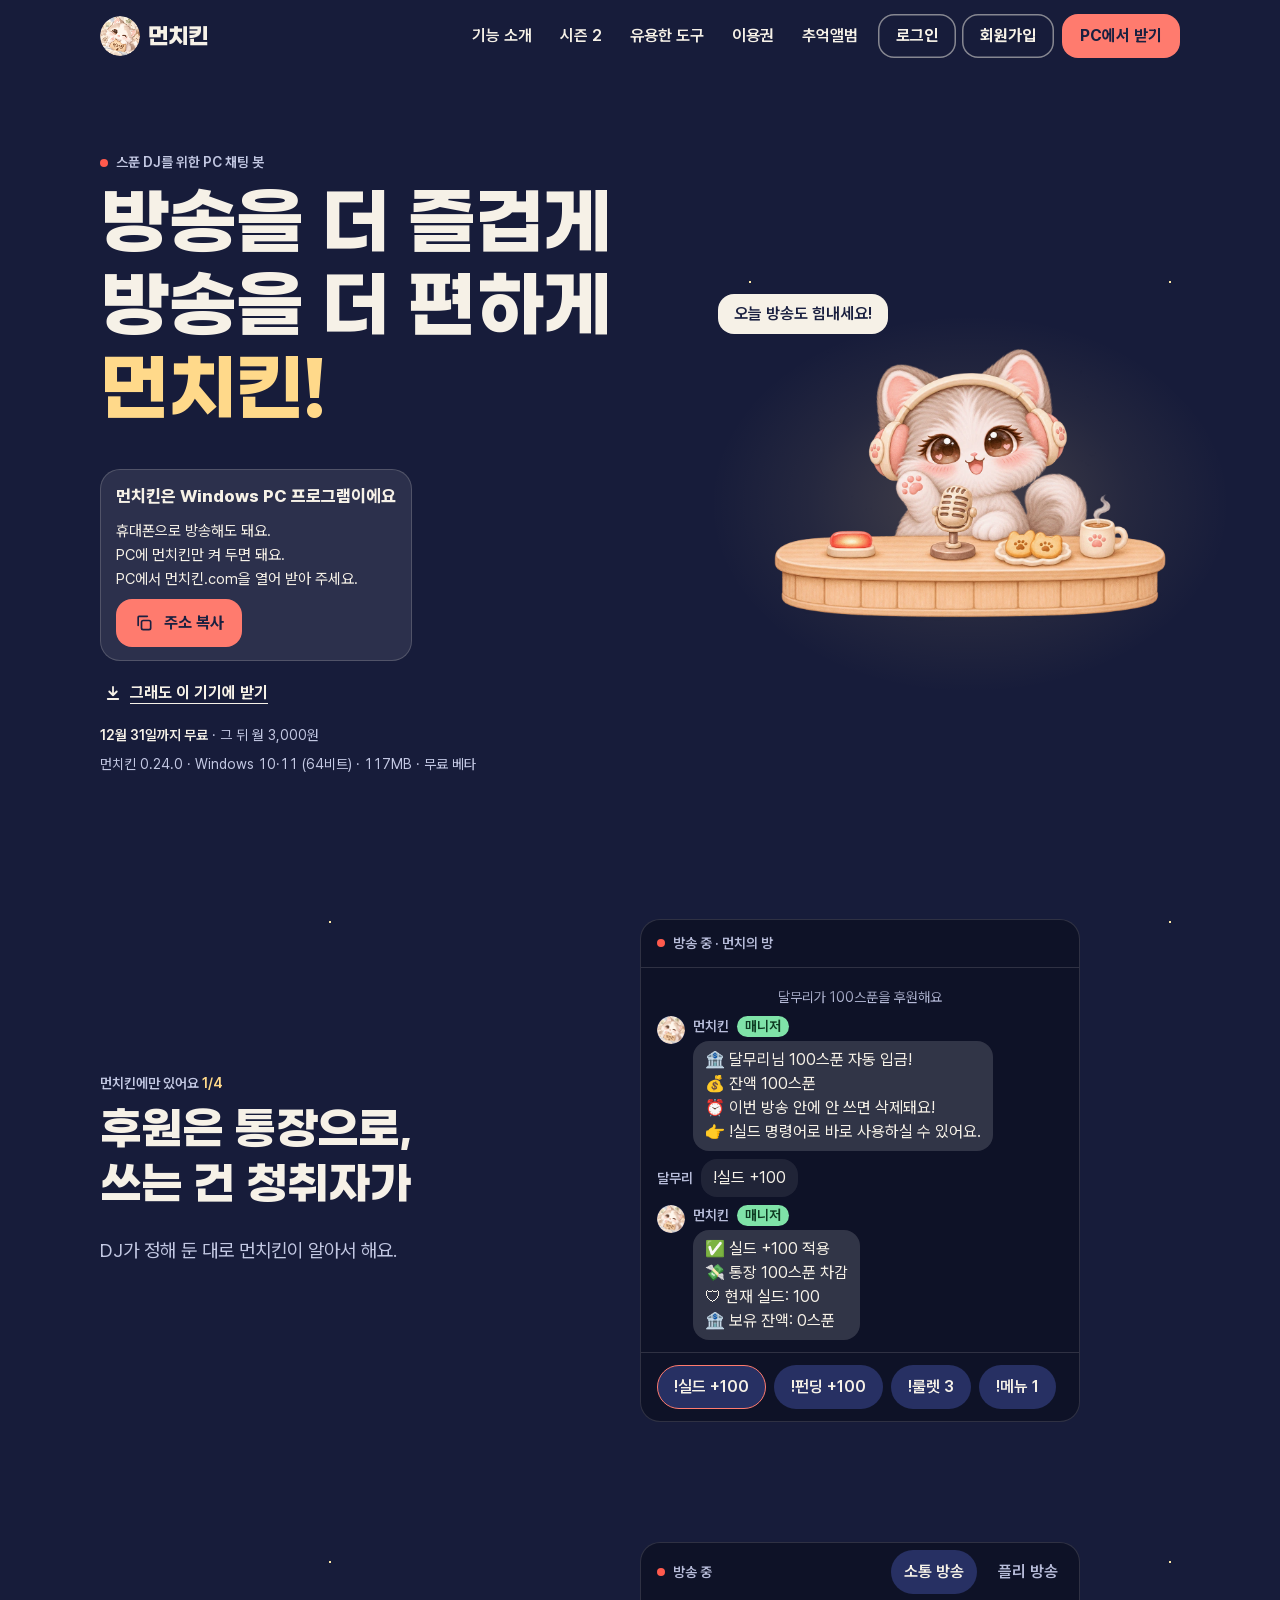
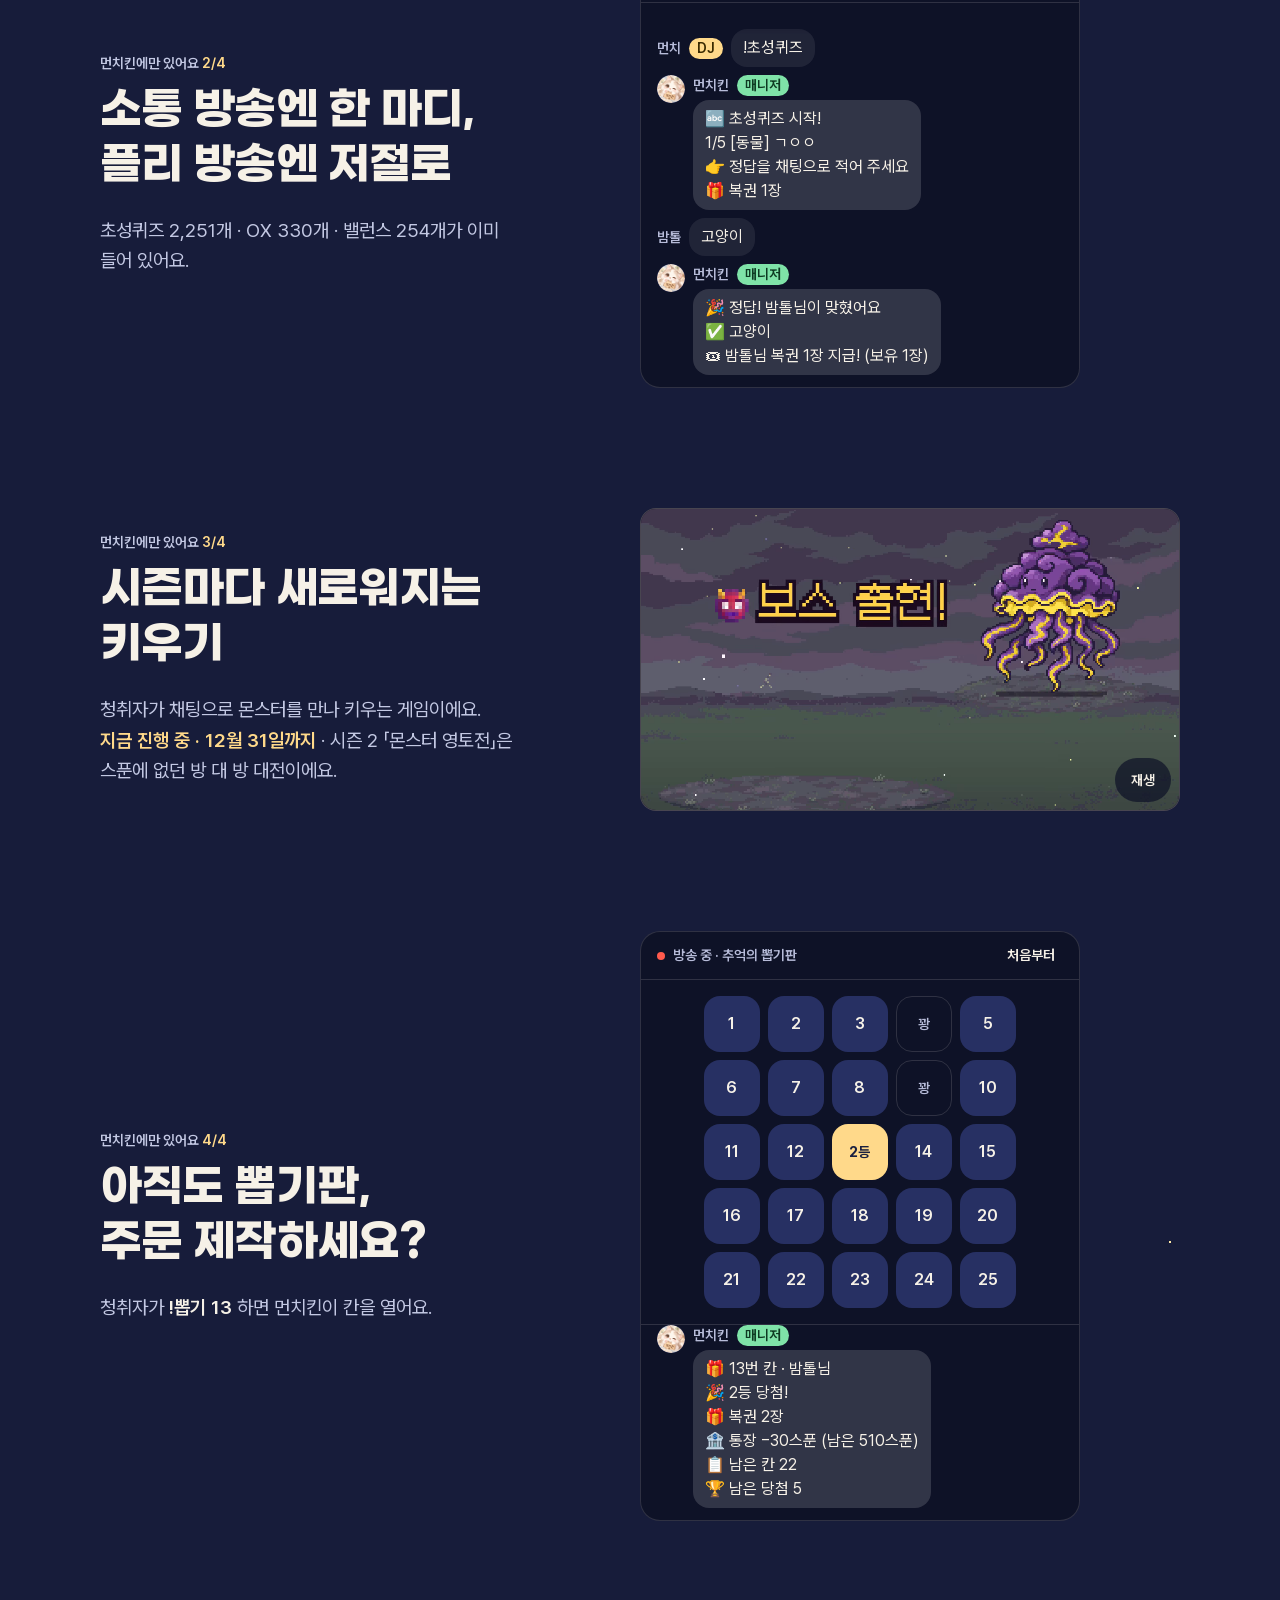
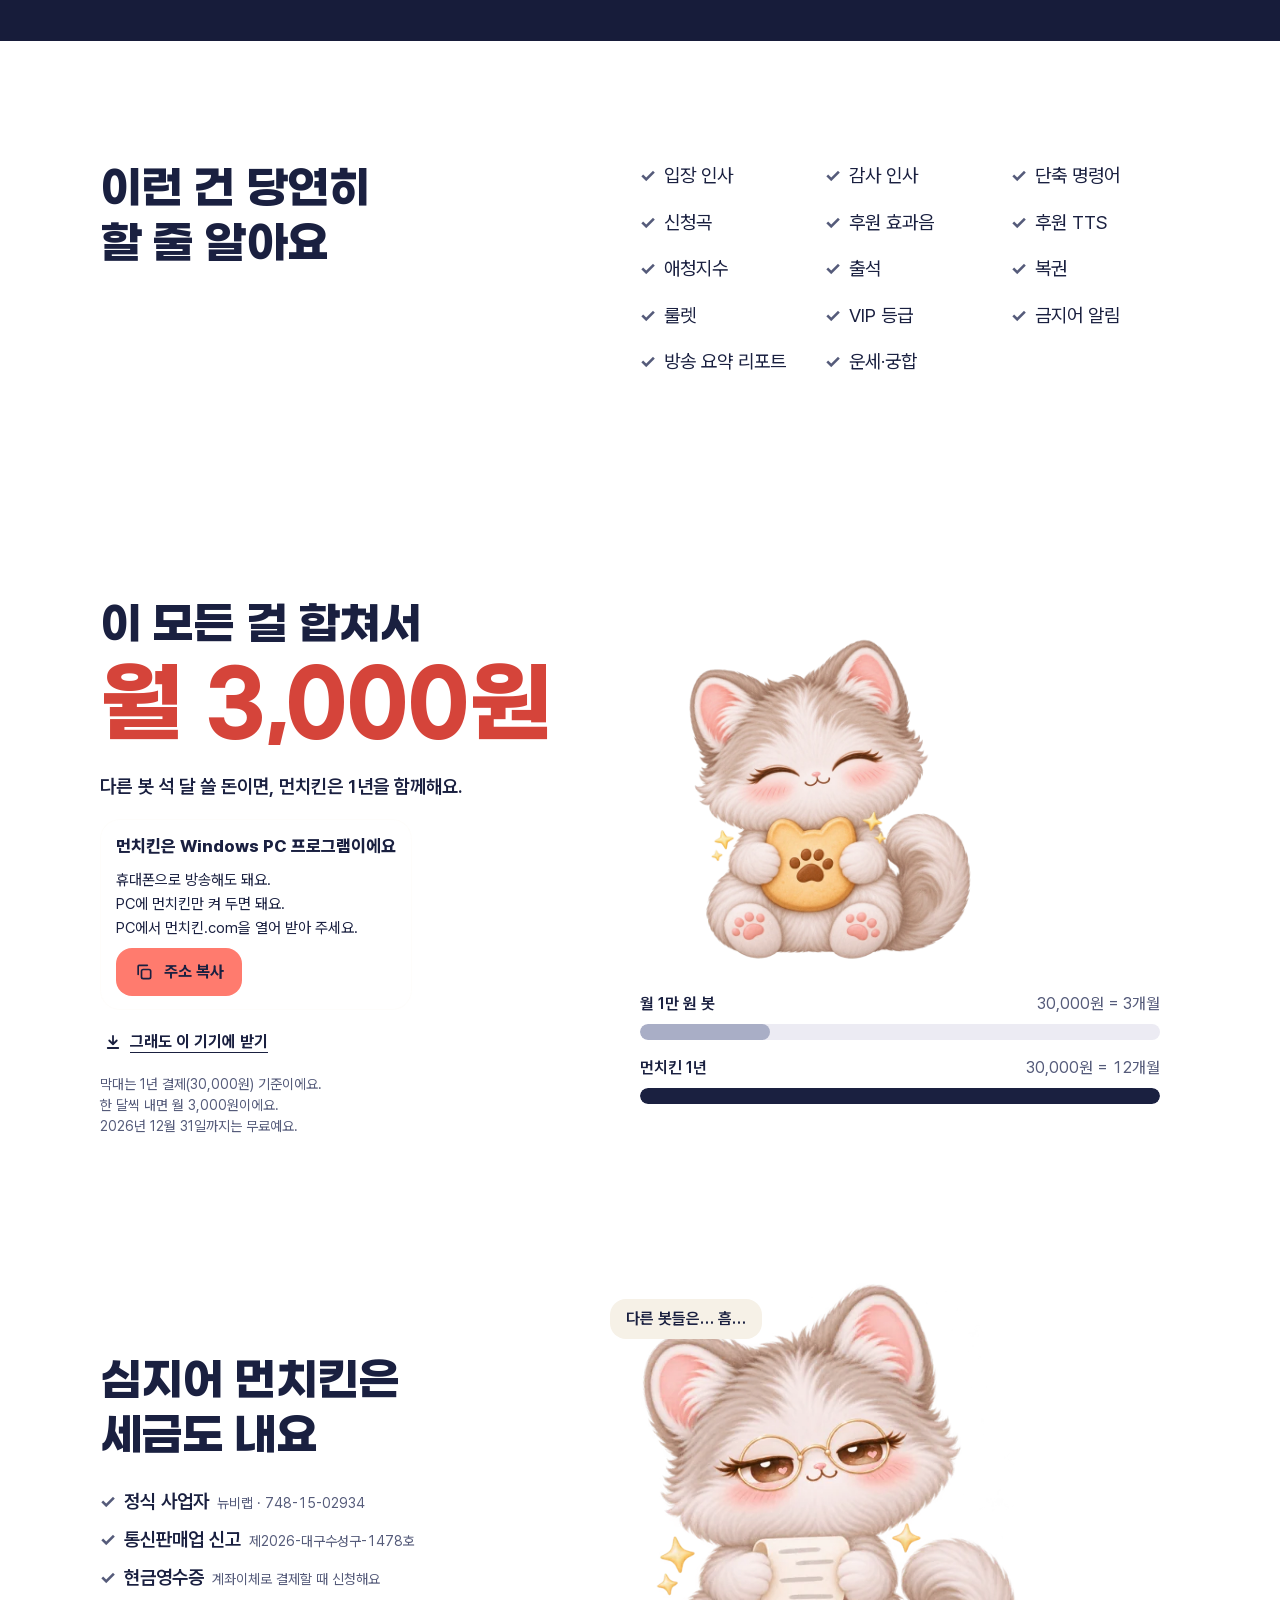
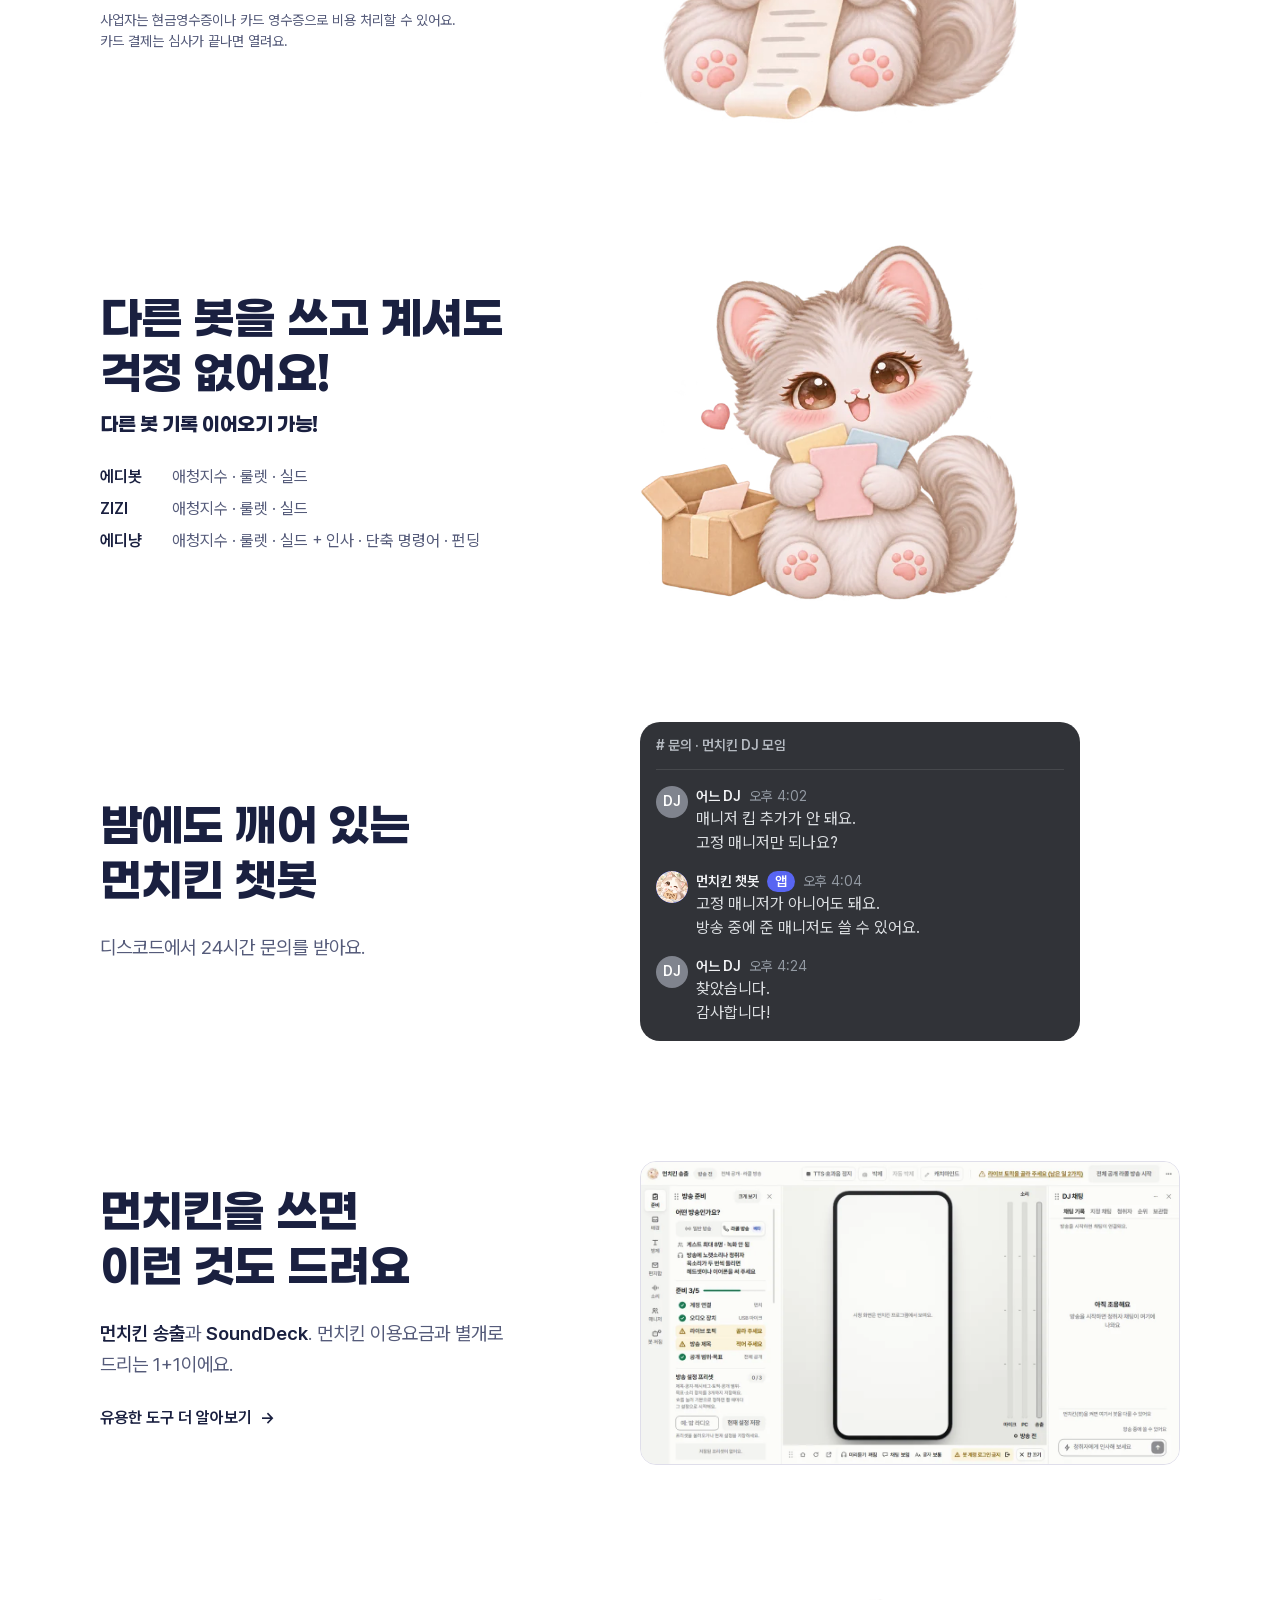
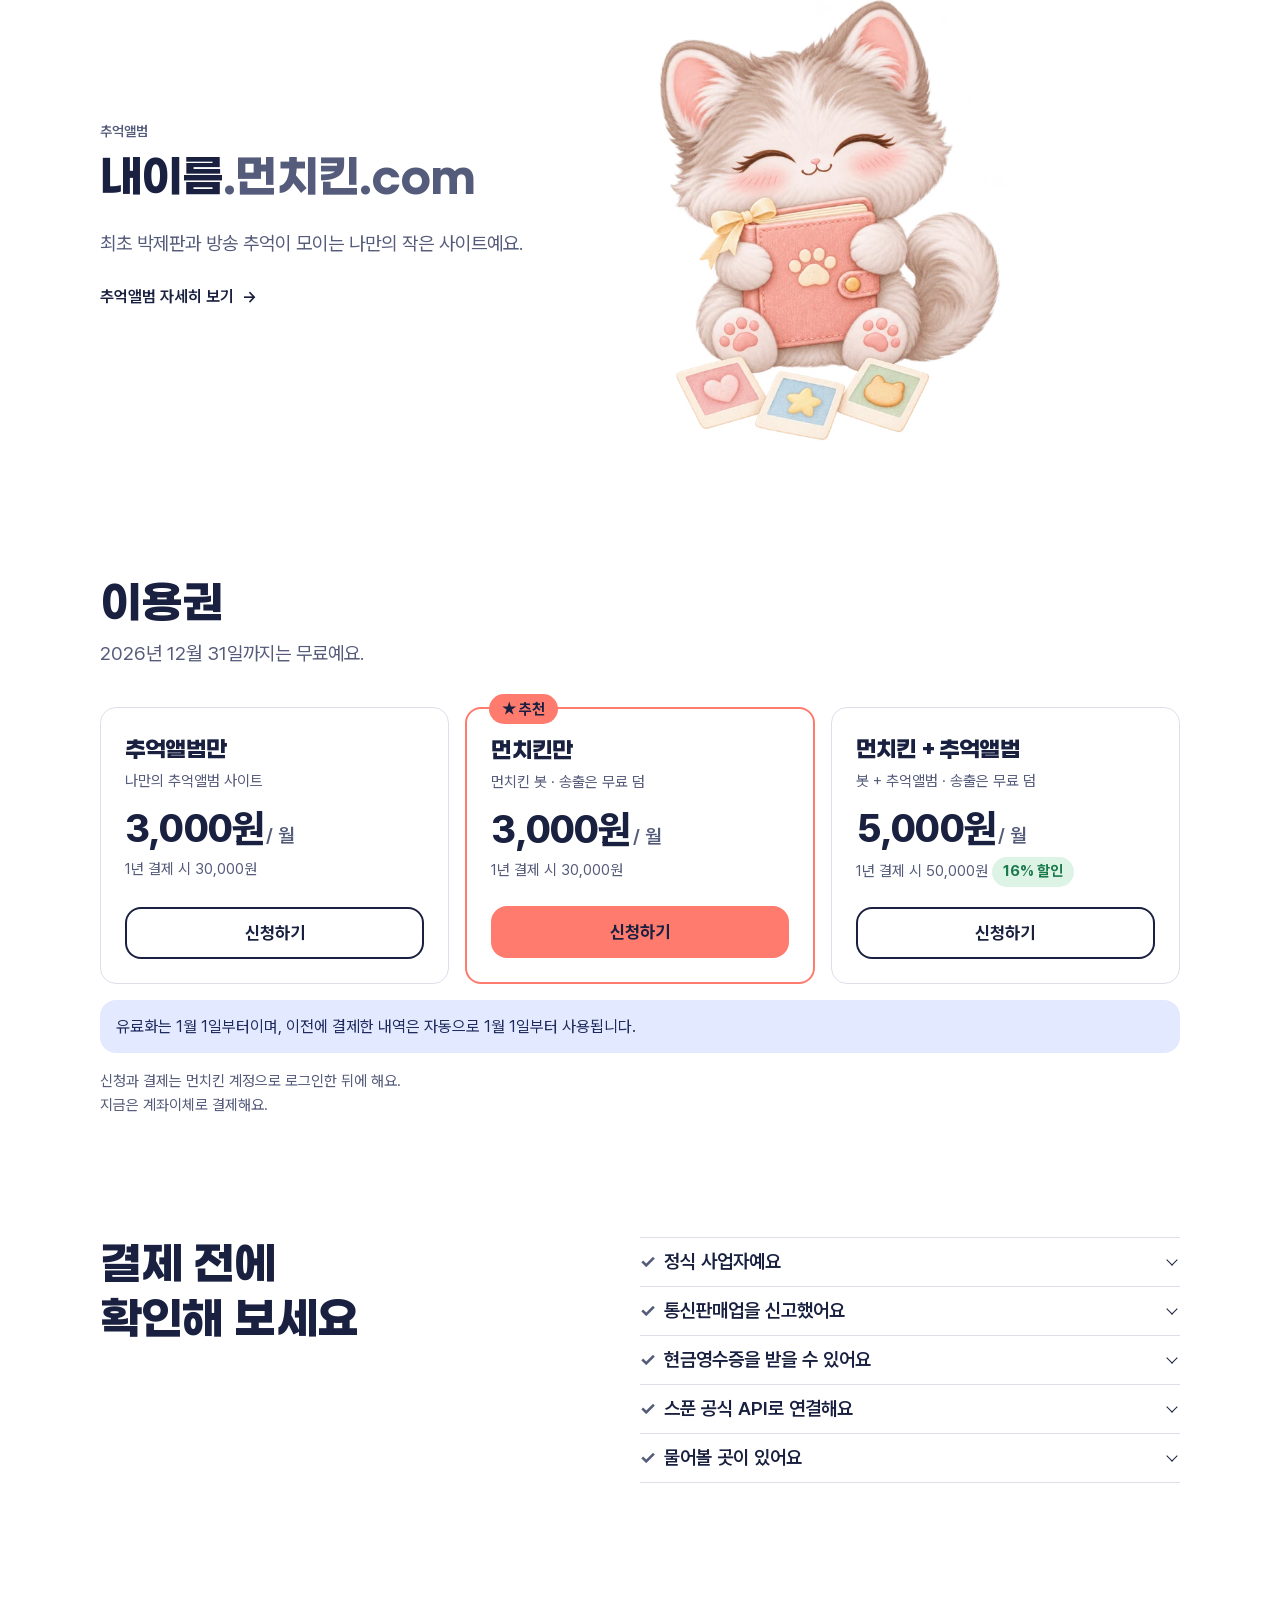
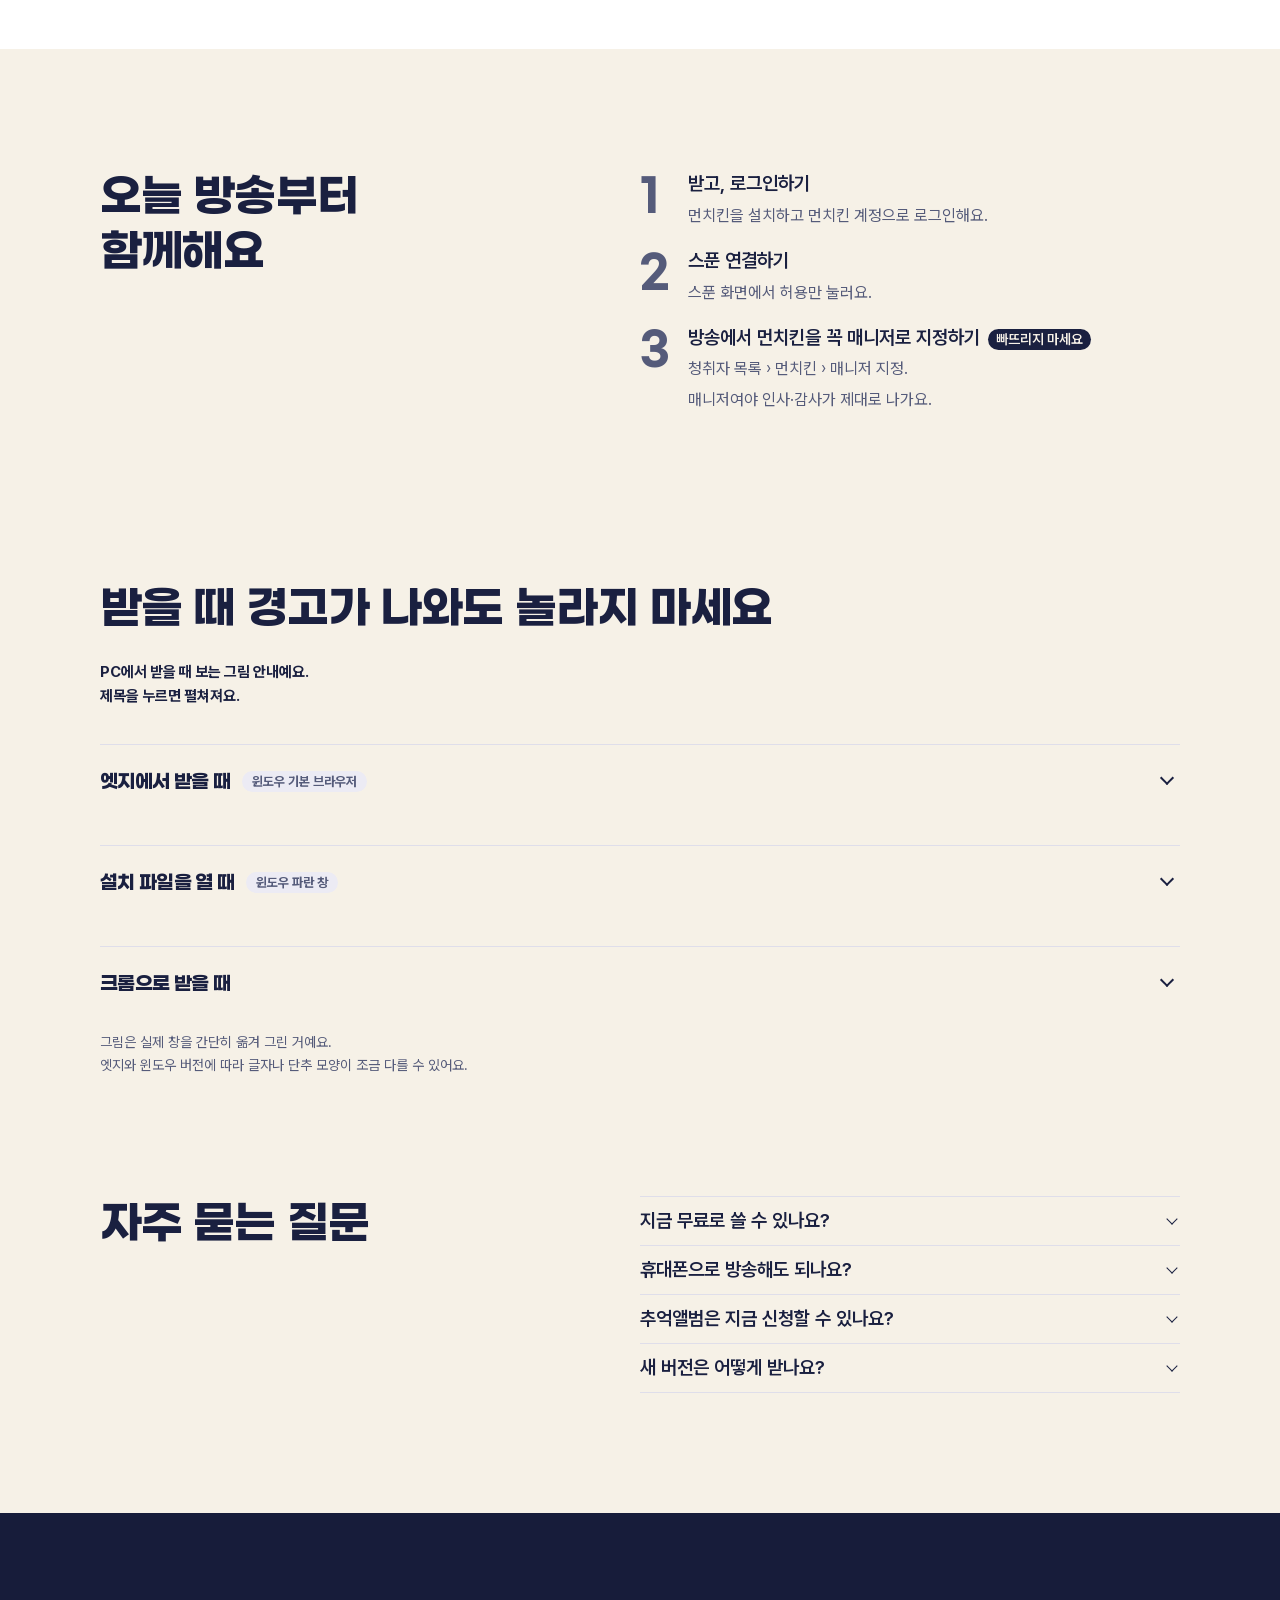
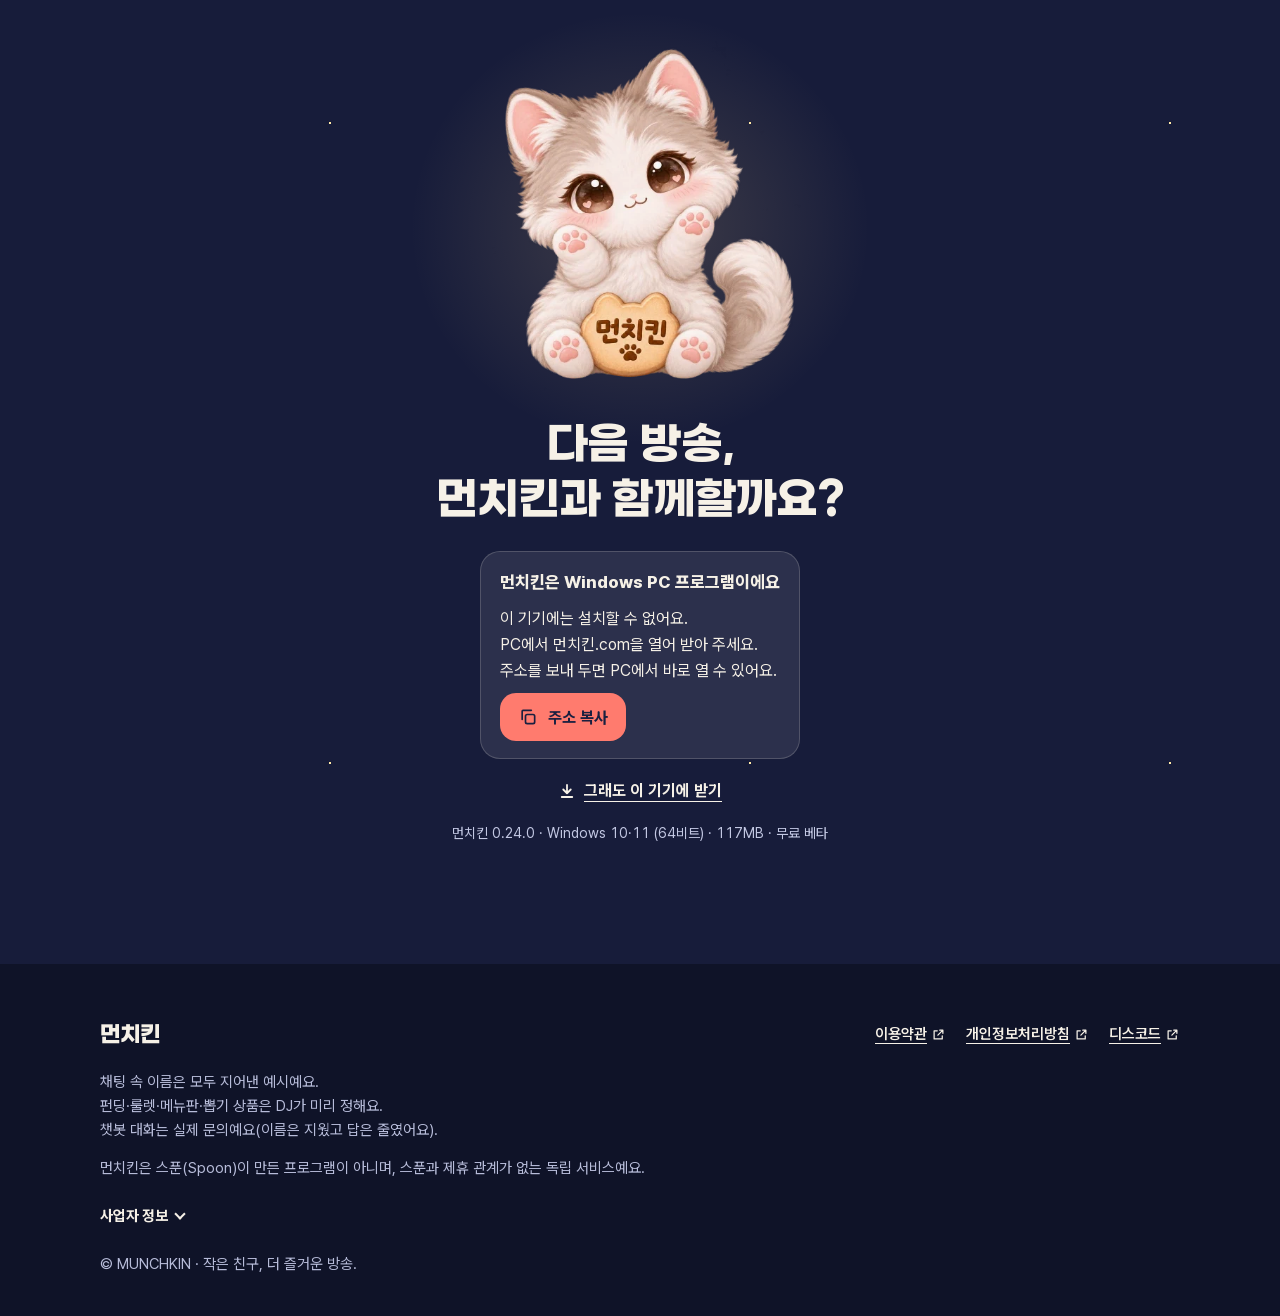
==== commit ed31d741: "첫 페이지 문장마다 줄바꿈 14곳(사용자 '마침표 했으면 다음줄에') · 검사 도구에 줄바꿈 규칙 Co-Authored-By: Claude Opus 5.5 <noreply@anth" ====
--- a/docs/index.html
+++ b/docs/index.html
@@ -32,7 +32,7 @@
 <h1 id="hero-title"><span>방송을 더 즐겁게</span><span>방송을 더 편하게</span><span class="h-name">먼치킨!</span></h1></div>
 <figure class="h-hero-art"><p class="h-note" aria-hidden="true">오늘 방송도 힘내세요!</p><img src="art/hero-desk.webp" width="1208" height="857" alt="헤드폰을 쓰고 작은 책상에서 방송하는 먼치킨 고양이" fetchpriority="high"></figure>
 <div class="h-get-box"><div class="get" id="get"><a class="btn main dl" data-dl href="https://github.com/jwonly-spn/jun-live/releases/download/v0.24.0/Munchkin-Setup-0.24.0.exe"><svg class="ico" aria-hidden="true"><use href="#i-down"/></svg><span data-dl-label>Windows용 무료 받기</span></a>
-<div class="pc-note pc-note-mini" data-pc-note hidden><p class="pc-note-title">먼치킨은 Windows PC 프로그램이에요</p><p>휴대폰으로 방송해도 돼요. PC에 먼치킨만 켜 두면 돼요.<br class="br-s">PC에서 먼치킨.com을 열어 받아 주세요.</p><div class="pc-note-actions"><button type="button" class="btn main" data-copy><svg class="ico" aria-hidden="true"><use href="#i-copy"/></svg>주소 복사</button><button type="button" class="btn line" data-share hidden><svg class="ico" aria-hidden="true"><use href="#i-share"/></svg>카톡이나 디스코드로 보내기</button></div><p class="pc-note-status" role="status" aria-live="polite"></p></div></div>
+<div class="pc-note pc-note-mini" data-pc-note hidden><p class="pc-note-title">먼치킨은 Windows PC 프로그램이에요</p><p>휴대폰으로 방송해도 돼요.<br class="br-s">PC에 먼치킨만 켜 두면 돼요.<br class="br-s">PC에서 먼치킨.com을 열어 받아 주세요.</p><div class="pc-note-actions"><button type="button" class="btn main" data-copy><svg class="ico" aria-hidden="true"><use href="#i-copy"/></svg>주소 복사</button><button type="button" class="btn line" data-share hidden><svg class="ico" aria-hidden="true"><use href="#i-share"/></svg>카톡이나 디스코드로 보내기</button></div><p class="pc-note-status" role="status" aria-live="polite"></p></div></div>
 <p class="h-small"><b>12월 31일까지 무료</b> · 그 뒤 월 3,000원</p><p class="version">먼치킨 0.24.0 · Windows 10·11 (64비트) · 117MB · 무료 베타</p></div>
 </div></section>
 <div id="show">
@@ -63,7 +63,7 @@
 <section class="h-scene" id="grow" aria-labelledby="grow-t"><div class="wrap">
 <div class="h-head h-rv"><p class="h-eye">먼치킨에만 있어요 <b>3/4</b></p><h2 id="grow-t">시즌마다 새로워지는<br>키우기</h2></div>
 <figure class="h-pic h-rv h-screen"><video data-auto muted loop playsinline preload="metadata" poster="s2/boss-wide-poster.webp" aria-label="키우기 보스전 장면 영상"><source src="s2/boss-wide.webm" type="video/webm"><source src="s2/boss-wide.mp4" type="video/mp4"></video></figure>
-<div class="h-tail"><p class="h-one">청취자가 채팅으로 몬스터를 만나 키우는 게임이에요. <b class="h-hl" id="s2-date">12월 1일 0시 시작</b> · 시즌 2 「몬스터 영토전」은 스푼에 없던 방 대 방 대전이에요.</p></div>
+<div class="h-tail"><p class="h-one">청취자가 채팅으로 몬스터를 만나 키우는 게임이에요.<br class="br-s"><b class="h-hl" id="s2-date">12월 1일 0시 시작</b> · 시즌 2 「몬스터 영토전」은 스푼에 없던 방 대 방 대전이에요.</p></div>
 </div></section>
 <section class="h-scene" id="pick" aria-labelledby="pick-t"><div class="wrap">
 <div class="h-head h-rv"><p class="h-eye">먼치킨에만 있어요 <b>4/4</b></p><h2 id="pick-t">아직도 뽑기판,<br>주문 제작하세요?</h2></div>
@@ -93,8 +93,8 @@
 </div>
 <div class="h-tail">
 <p class="h-one"><b>다른 봇 석 달 쓸 돈이면, 먼치킨은 1년을 함께해요.</b></p>
-<div class="h-get-box"><div class="get"><a class="btn main dl" data-dl href="https://github.com/jwonly-spn/jun-live/releases/download/v0.24.0/Munchkin-Setup-0.24.0.exe"><svg class="ico" aria-hidden="true"><use href="#i-down"/></svg><span data-dl-label>Windows용 무료 받기</span></a><div class="pc-note pc-note-mini" data-pc-note hidden><p class="pc-note-title">먼치킨은 Windows PC 프로그램이에요</p><p>휴대폰으로 방송해도 돼요. PC에 먼치킨만 켜 두면 돼요.<br class="br-s">PC에서 먼치킨.com을 열어 받아 주세요.</p><div class="pc-note-actions"><button type="button" class="btn main" data-copy><svg class="ico" aria-hidden="true"><use href="#i-copy"/></svg>주소 복사</button><button type="button" class="btn line" data-share hidden><svg class="ico" aria-hidden="true"><use href="#i-share"/></svg>카톡이나 디스코드로 보내기</button></div><p class="pc-note-status" role="status" aria-live="polite"></p></div></div>
-<p class="h-small">막대는 1년 결제(30,000원) 기준이에요. 한 달씩 내면 월 3,000원이에요. 2026년 12월 31일까지는 무료예요.</p></div>
+<div class="h-get-box"><div class="get"><a class="btn main dl" data-dl href="https://github.com/jwonly-spn/jun-live/releases/download/v0.24.0/Munchkin-Setup-0.24.0.exe"><svg class="ico" aria-hidden="true"><use href="#i-down"/></svg><span data-dl-label>Windows용 무료 받기</span></a><div class="pc-note pc-note-mini" data-pc-note hidden><p class="pc-note-title">먼치킨은 Windows PC 프로그램이에요</p><p>휴대폰으로 방송해도 돼요.<br class="br-s">PC에 먼치킨만 켜 두면 돼요.<br class="br-s">PC에서 먼치킨.com을 열어 받아 주세요.</p><div class="pc-note-actions"><button type="button" class="btn main" data-copy><svg class="ico" aria-hidden="true"><use href="#i-copy"/></svg>주소 복사</button><button type="button" class="btn line" data-share hidden><svg class="ico" aria-hidden="true"><use href="#i-share"/></svg>카톡이나 디스코드로 보내기</button></div><p class="pc-note-status" role="status" aria-live="polite"></p></div></div>
+<p class="h-small">막대는 1년 결제(30,000원) 기준이에요.<br class="br-s">한 달씩 내면 월 3,000원이에요.<br class="br-s">2026년 12월 31일까지는 무료예요.</p></div>
 </div>
 </div></section>
 <section class="h-scene" id="tax" aria-labelledby="tax-t"><div class="wrap">
@@ -106,7 +106,7 @@
 <li><div><b>통신판매업 신고</b><span>제2026-대구수성구-1478호</span></div></li>
 <li><div><b>현금영수증</b><span>계좌이체로 결제할 때 신청해요</span></div></li>
 </ul>
-<p class="h-small">사업자는 현금영수증이나 카드 영수증으로 비용 처리할 수 있어요. 카드 결제는 심사가 끝나면 열려요.</p>
+<p class="h-small">사업자는 현금영수증이나 카드 영수증으로 비용 처리할 수 있어요.<br class="br-s">카드 결제는 심사가 끝나면 열려요.</p>
 </div>
 </div></section>
 <section class="h-scene" id="move" aria-labelledby="move-t"><div class="wrap">
@@ -124,9 +124,9 @@
 <div class="h-head h-rv"><h2 id="help-t">밤에도 깨어 있는<br>먼치킨 챗봇</h2></div>
 <div class="h-pic h-rv h-dc" role="group" aria-label="실제 디스코드 문의">
 <p class="h-dc-bar"># 문의 · 먼치킨 DJ 모임</p>
-<div class="h-dm"><span class="h-av" aria-hidden="true">DJ</span><div><p class="h-nm">어느 DJ<time>오후 4:02</time></p><p>매니저 킵 추가가 안 돼요. 고정 매니저만 되나요?</p></div></div>
-<div class="h-dm"><span class="h-av h-app" aria-hidden="true"><img src="munchkin-64.png" width="32" height="32" alt=""></span><div><p class="h-nm">먼치킨 챗봇<span class="h-tag">앱</span><time>오후 4:04</time></p><p>고정 매니저가 아니어도 돼요. 방송 중에 준 매니저도 쓸 수 있어요.</p></div></div>
-<div class="h-dm"><span class="h-av" aria-hidden="true">DJ</span><div><p class="h-nm">어느 DJ<time>오후 4:24</time></p><p>찾았습니다. 감사합니다!</p></div></div>
+<div class="h-dm"><span class="h-av" aria-hidden="true">DJ</span><div><p class="h-nm">어느 DJ<time>오후 4:02</time></p><p>매니저 킵 추가가 안 돼요.<br class="br-s">고정 매니저만 되나요?</p></div></div>
+<div class="h-dm"><span class="h-av h-app" aria-hidden="true"><img src="munchkin-64.png" width="32" height="32" alt=""></span><div><p class="h-nm">먼치킨 챗봇<span class="h-tag">앱</span><time>오후 4:04</time></p><p>고정 매니저가 아니어도 돼요.<br class="br-s">방송 중에 준 매니저도 쓸 수 있어요.</p></div></div>
+<div class="h-dm"><span class="h-av" aria-hidden="true">DJ</span><div><p class="h-nm">어느 DJ<time>오후 4:24</time></p><p>찾았습니다.<br class="br-s">감사합니다!</p></div></div>
 </div>
 <div class="h-tail"><p class="h-one">디스코드에서 24시간 문의를 받아요.</p></div>
 </div></section>
@@ -149,7 +149,7 @@
 <div class="h-pic h-rv h-folds">
 <details><summary><span class="h-ok">정식 사업자예요</span></summary><p>뉴비랩(NEWVIE Lab) · 사업자등록번호 748-15-02934 · <a href="https://www.ftc.go.kr/bizCommPop.do?wrkr_no=7481502934" target="_blank" rel="noopener">공정거래위원회에서 확인할 수 있어요<span class="sr">(새 창)</span></a>.</p></details>
 <details><summary><span class="h-ok">통신판매업을 신고했어요</span></summary><p>신고번호 제2026-대구수성구-1478호</p></details>
-<details><summary><span class="h-ok">현금영수증을 받을 수 있어요</span></summary><p>계좌이체로 결제할 때 개인(소득공제)이나 사업자(지출증빙) 현금영수증을 신청해요. 자세한 세금 처리는 세무사나 국세청(☎126)에 물어봐 주세요.</p></details>
+<details><summary><span class="h-ok">현금영수증을 받을 수 있어요</span></summary><p>계좌이체로 결제할 때 개인(소득공제)이나 사업자(지출증빙) 현금영수증을 신청해요.<br class="br-s">자세한 세금 처리는 세무사나 국세청(☎126)에 물어봐 주세요.</p></details>
 <details><summary><span class="h-ok">스푼 공식 API로 연결해요</span></summary><p>허용은 스푼 화면에서 누르고, 스푼 비밀번호는 먼치킨에 적지 않아요.</p></details>
 <details><summary><span class="h-ok">물어볼 곳이 있어요</span></summary><p>고객안내 0505-008-0032 · 디스코드 「먼치킨 DJ 모임」</p></details>
 </div>
@@ -162,7 +162,7 @@
 <ol class="h-pic h-rv h-steps">
 <li><div><b>받고, 로그인하기</b><span>먼치킨을 설치하고 먼치킨 계정으로 로그인해요.</span></div></li>
 <li><div><b>스푼 연결하기</b><span>스푼 화면에서 허용만 눌러요.</span></div></li>
-<li><div><b>방송에서 먼치킨을 꼭 매니저로 지정하기<span class="h-must">빠뜨리지 마세요</span></b><span>청취자 목록 › 먼치킨 › 매니저 지정. 매니저여야 인사·감사가 제대로 나가요.</span></div></li>
+<li><div><b>방송에서 먼치킨을 꼭 매니저로 지정하기<span class="h-must">빠뜨리지 마세요</span></b><span>청취자 목록 › 먼치킨 › 매니저 지정.<br class="br-s">매니저여야 인사·감사가 제대로 나가요.</span></div></li>
 </ol>
 </div></section>
 <section id="install-help" class="sec" aria-labelledby="ih-title">
@@ -174,7 +174,7 @@
         <div class="ih-why"><b>왜 경고가 나와요?</b><span>먼치킨은 아직 마이크로소프트 서명을 받지 않은 프로그램이에요.<br class="br-s">그래서 처음 받을 때 엣지와 윈도우가 "이 파일을 믿어도 되는지" 한 번 더 물어봐요.<br class="br-s">아래 그림에서 분홍 테두리를 차례로 누르면 돼요.<br class="br-s">이 확인은 처음 설치할 때만 나오고, 그다음 업데이트는 먼치킨이 알아서 해요.</span></div>
         <p class="ih-safe"><svg viewBox="0 0 24 24" aria-hidden="true"><path d="M12 3l7 3v5c0 4.6-3 8.4-7 10-4-1.6-7-5.4-7-10V6z"/><path d="M8.5 12l2.5 2.5 4.5-5"/></svg><span>먼치킨.com의 받기 단추로 받은 파일만 이렇게 열어 주세요.<br class="br-s">파일 이름은 Munchkin-Setup으로 시작해요.<br class="br-s">다른 곳에서 받은 파일은 열지 마세요.</span></p>
       </div>
-      <p class="ih-mobile" data-ih-mobile hidden>PC에서 받을 때 보는 그림 안내예요. 제목을 누르면 펼쳐져요.</p>
+      <p class="ih-mobile" data-ih-mobile hidden>PC에서 받을 때 보는 그림 안내예요.<br class="br-s">제목을 누르면 펼쳐져요.</p>
 
       <details class="ih-part" data-ih>
         <summary><h3>엣지에서 받을 때</h3><span class="pill">윈도우 기본 브라우저</span></summary>
@@ -298,7 +298,7 @@
 <div class="h-tail"><div class="get"><a class="btn main dl" data-dl href="https://github.com/jwonly-spn/jun-live/releases/download/v0.24.0/Munchkin-Setup-0.24.0.exe"><svg class="ico" aria-hidden="true"><use href="#i-down"/></svg><span data-dl-label>Windows용 무료 받기</span></a>
 <div class="pc-note" data-pc-note hidden><p class="pc-note-title">먼치킨은 Windows PC 프로그램이에요</p><p>이 기기에는 설치할 수 없어요.<br class="br-s">PC에서 먼치킨.com을 열어 받아 주세요.<br class="br-s">주소를 보내 두면 PC에서 바로 열 수 있어요.</p><div class="pc-note-actions"><button type="button" class="btn main" data-copy><svg class="ico" aria-hidden="true"><use href="#i-copy"/></svg>주소 복사</button><button type="button" class="btn line" data-share hidden><svg class="ico" aria-hidden="true"><use href="#i-share"/></svg>카톡이나 디스코드로 보내기</button></div><p class="pc-note-status" role="status" aria-live="polite"></p></div></div><p class="version">먼치킨 0.24.0 · Windows 10·11 (64비트) · 117MB · 무료 베타</p></div>
 </div></section>
-</main><footer class="site-footer"><div class="wrap"><div class="footer-top"><a class="brand" href="./">먼치킨</a><nav class="footer-links" aria-label="바닥 메뉴"><a href="https://xn--hu5bi2af5y.com/terms.html" target="_blank" rel="noopener">이용약관<span class="sr">(새 창)</span><svg class="ico" aria-hidden="true"><use href="#i-out"/></svg></a><a href="https://xn--hu5bi2af5y.com/privacy.html" target="_blank" rel="noopener">개인정보처리방침<span class="sr">(새 창)</span><svg class="ico" aria-hidden="true"><use href="#i-out"/></svg></a><a href="https://discord.gg/XjfyZDfBtW" target="_blank" rel="noopener">디스코드<span class="sr">(새 창)</span><svg class="ico" aria-hidden="true"><use href="#i-out"/></svg></a></nav></div><p class="h-foot-note">채팅 속 이름은 모두 지어낸 예시예요. 펀딩·룰렛·메뉴판·뽑기 상품은 DJ가 미리 정해요. 챗봇 대화는 실제 문의예요(이름은 지웠고 답은 줄였어요).</p><p class="indep">먼치킨은 스푼(Spoon)이 만든 프로그램이 아니며, 스푼과 제휴 관계가 없는 독립 서비스예요.</p><details class="foot-biz"><summary>사업자 정보</summary><p><span>뉴비랩 (NEWVIE Lab)</span><span>대표 이지원</span><span>사업자등록번호 748-15-02934</span><span>통신판매업 신고번호 제2026-대구수성구-1478호</span></p><p><span>대구광역시 수성구 동대구로 336</span><span>전화번호 0505-008-0032</span><span>likegorogoro@naver.com</span></p></details><p class="copyright">© MUNCHKIN · 작은 친구, 더 즐거운 방송.</p></div></footer>
+</main><footer class="site-footer"><div class="wrap"><div class="footer-top"><a class="brand" href="./">먼치킨</a><nav class="footer-links" aria-label="바닥 메뉴"><a href="https://xn--hu5bi2af5y.com/terms.html" target="_blank" rel="noopener">이용약관<span class="sr">(새 창)</span><svg class="ico" aria-hidden="true"><use href="#i-out"/></svg></a><a href="https://xn--hu5bi2af5y.com/privacy.html" target="_blank" rel="noopener">개인정보처리방침<span class="sr">(새 창)</span><svg class="ico" aria-hidden="true"><use href="#i-out"/></svg></a><a href="https://discord.gg/XjfyZDfBtW" target="_blank" rel="noopener">디스코드<span class="sr">(새 창)</span><svg class="ico" aria-hidden="true"><use href="#i-out"/></svg></a></nav></div><p class="h-foot-note">채팅 속 이름은 모두 지어낸 예시예요.<br class="br-s">펀딩·룰렛·메뉴판·뽑기 상품은 DJ가 미리 정해요.<br class="br-s">챗봇 대화는 실제 문의예요(이름은 지웠고 답은 줄였어요).</p><p class="indep">먼치킨은 스푼(Spoon)이 만든 프로그램이 아니며, 스푼과 제휴 관계가 없는 독립 서비스예요.</p><details class="foot-biz"><summary>사업자 정보</summary><p><span>뉴비랩 (NEWVIE Lab)</span><span>대표 이지원</span><span>사업자등록번호 748-15-02934</span><span>통신판매업 신고번호 제2026-대구수성구-1478호</span></p><p><span>대구광역시 수성구 동대구로 336</span><span>전화번호 0505-008-0032</span><span>likegorogoro@naver.com</span></p></details><p class="copyright">© MUNCHKIN · 작은 친구, 더 즐거운 방송.</p></div></footer>
 <script>
 // 받기 단추: Windows PC 가 아니면(휴대폰·태블릿·맥) 설치 파일 대신 "PC에서 받기" 안내. 판별은 화면 너비가 아니라 기기 종류(OS·터치)로.
 // 스크립트가 꺼져 있으면 아무것도 바뀌지 않아요(받기 단추가 그대로 보이고, 설치 그림은 제목을 눌러 펼쳐요). 미리 보기에서만 ?device=phone|pc 로 바꿔 볼 수 있어요.
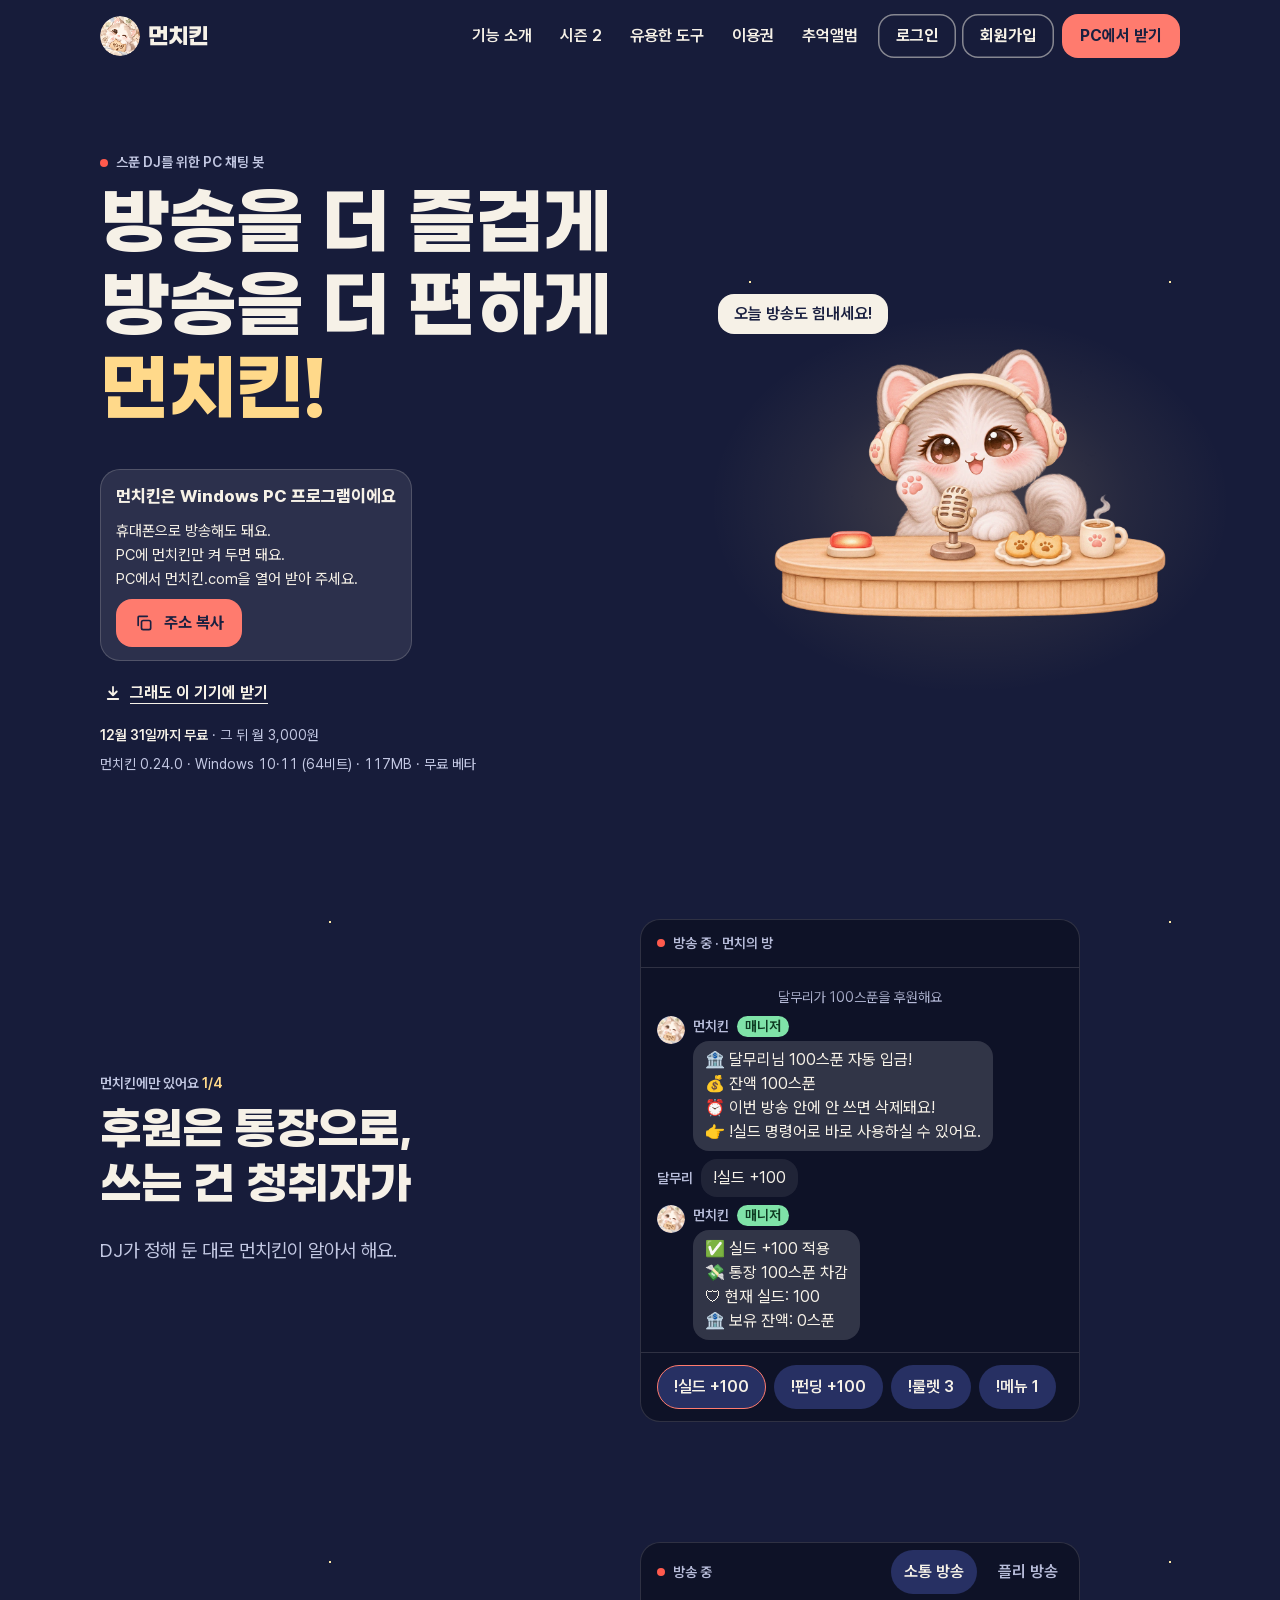
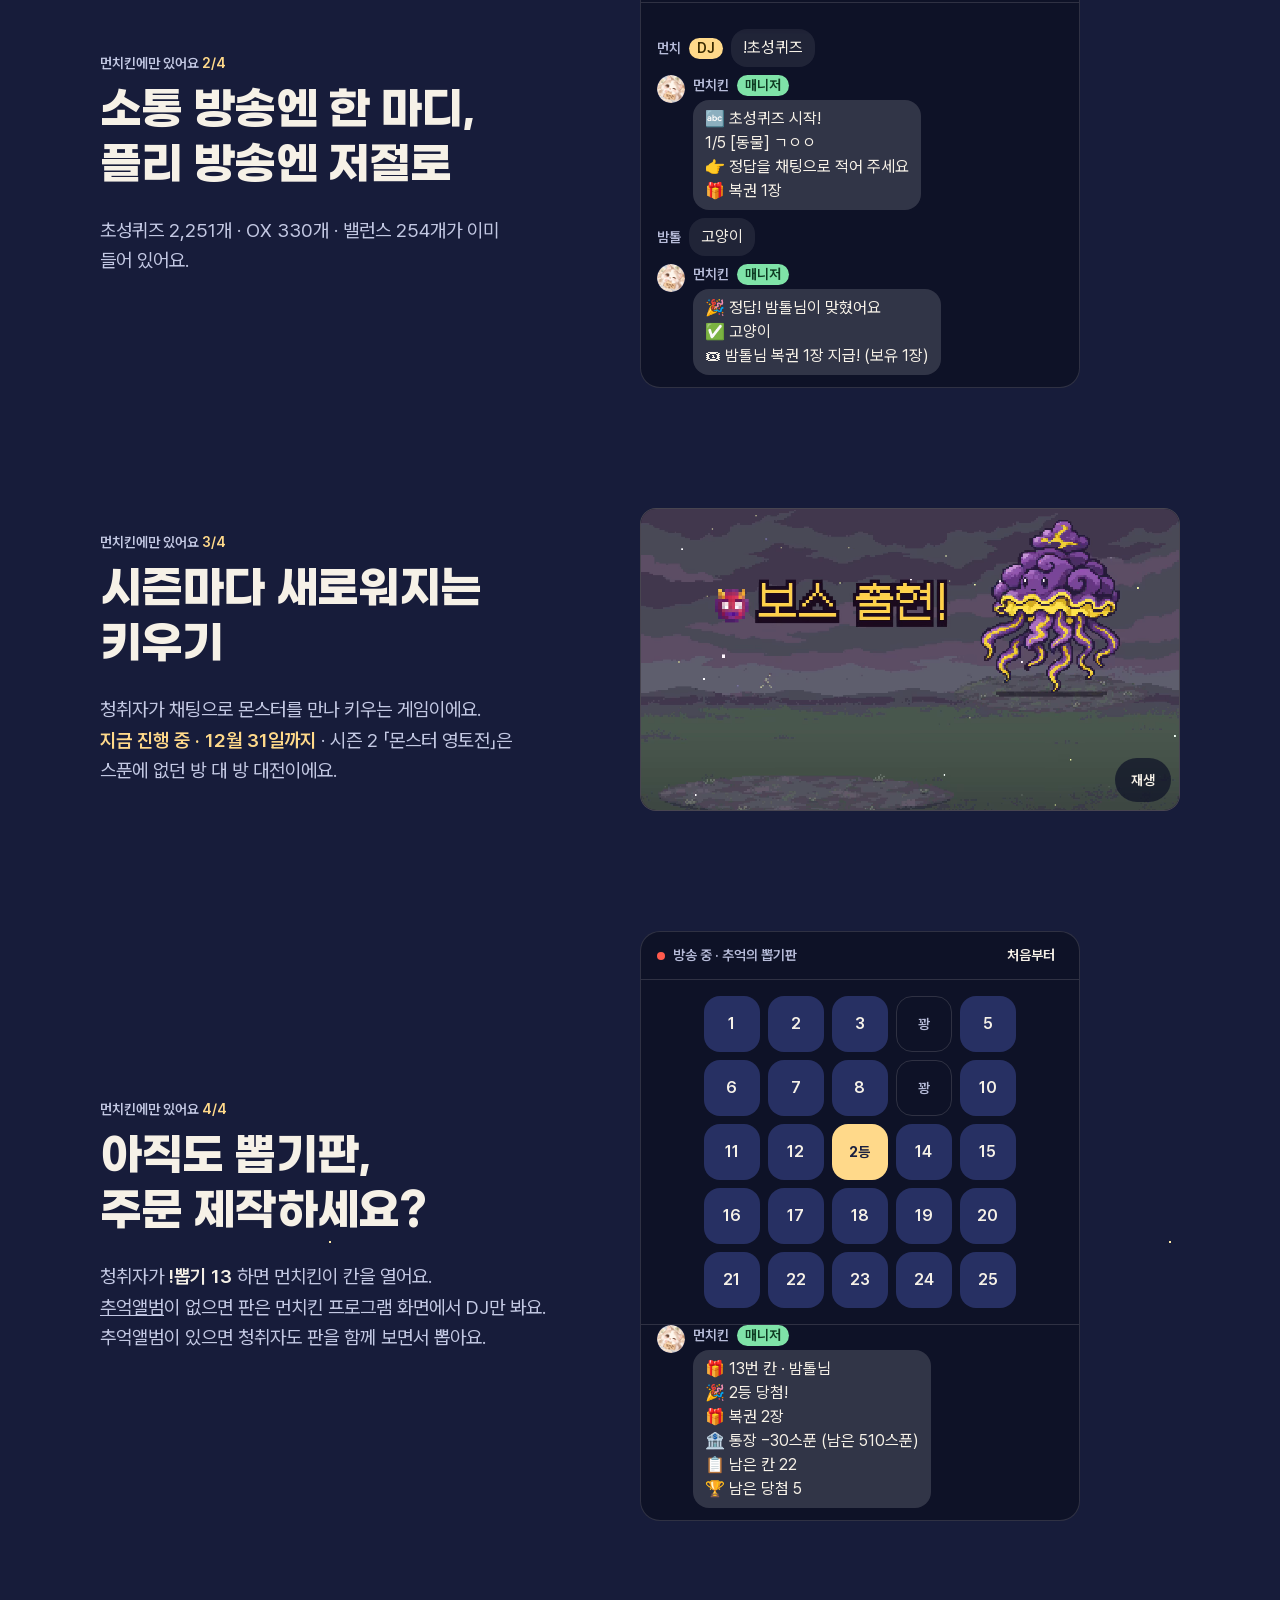
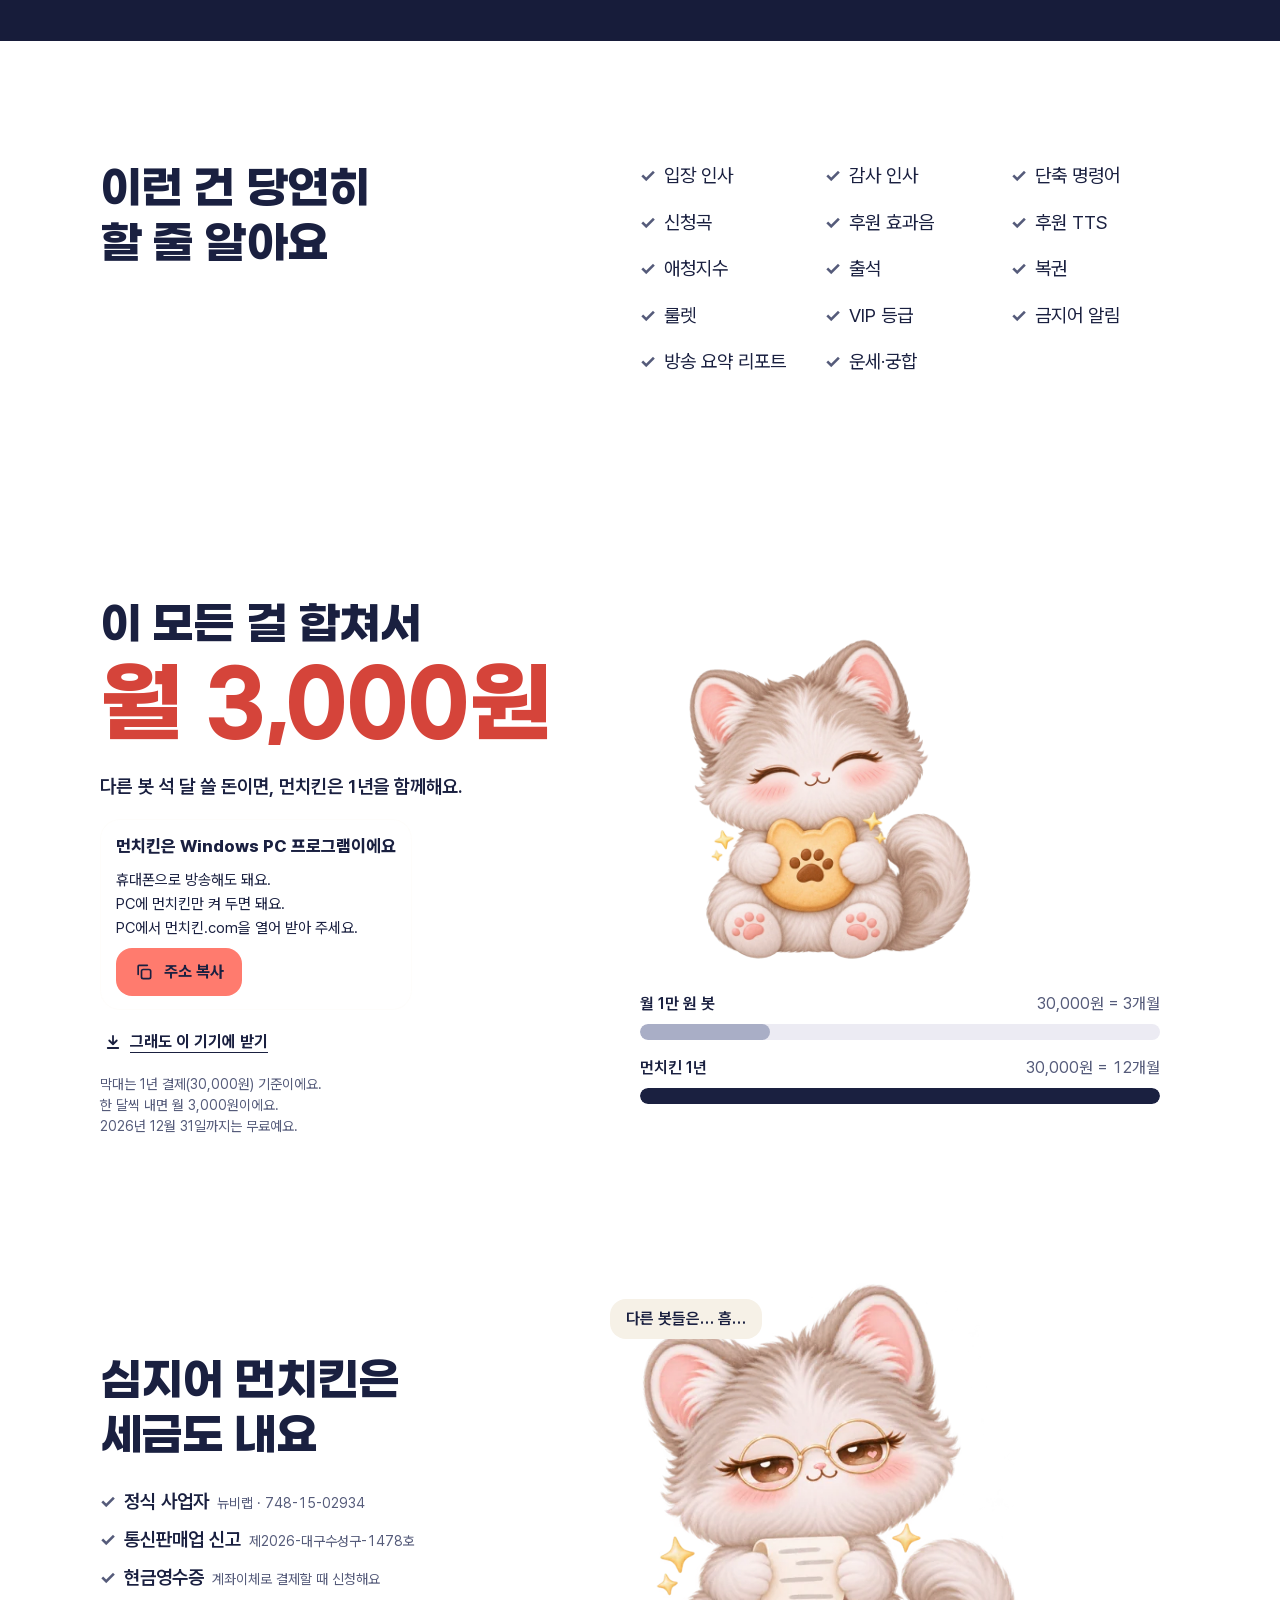
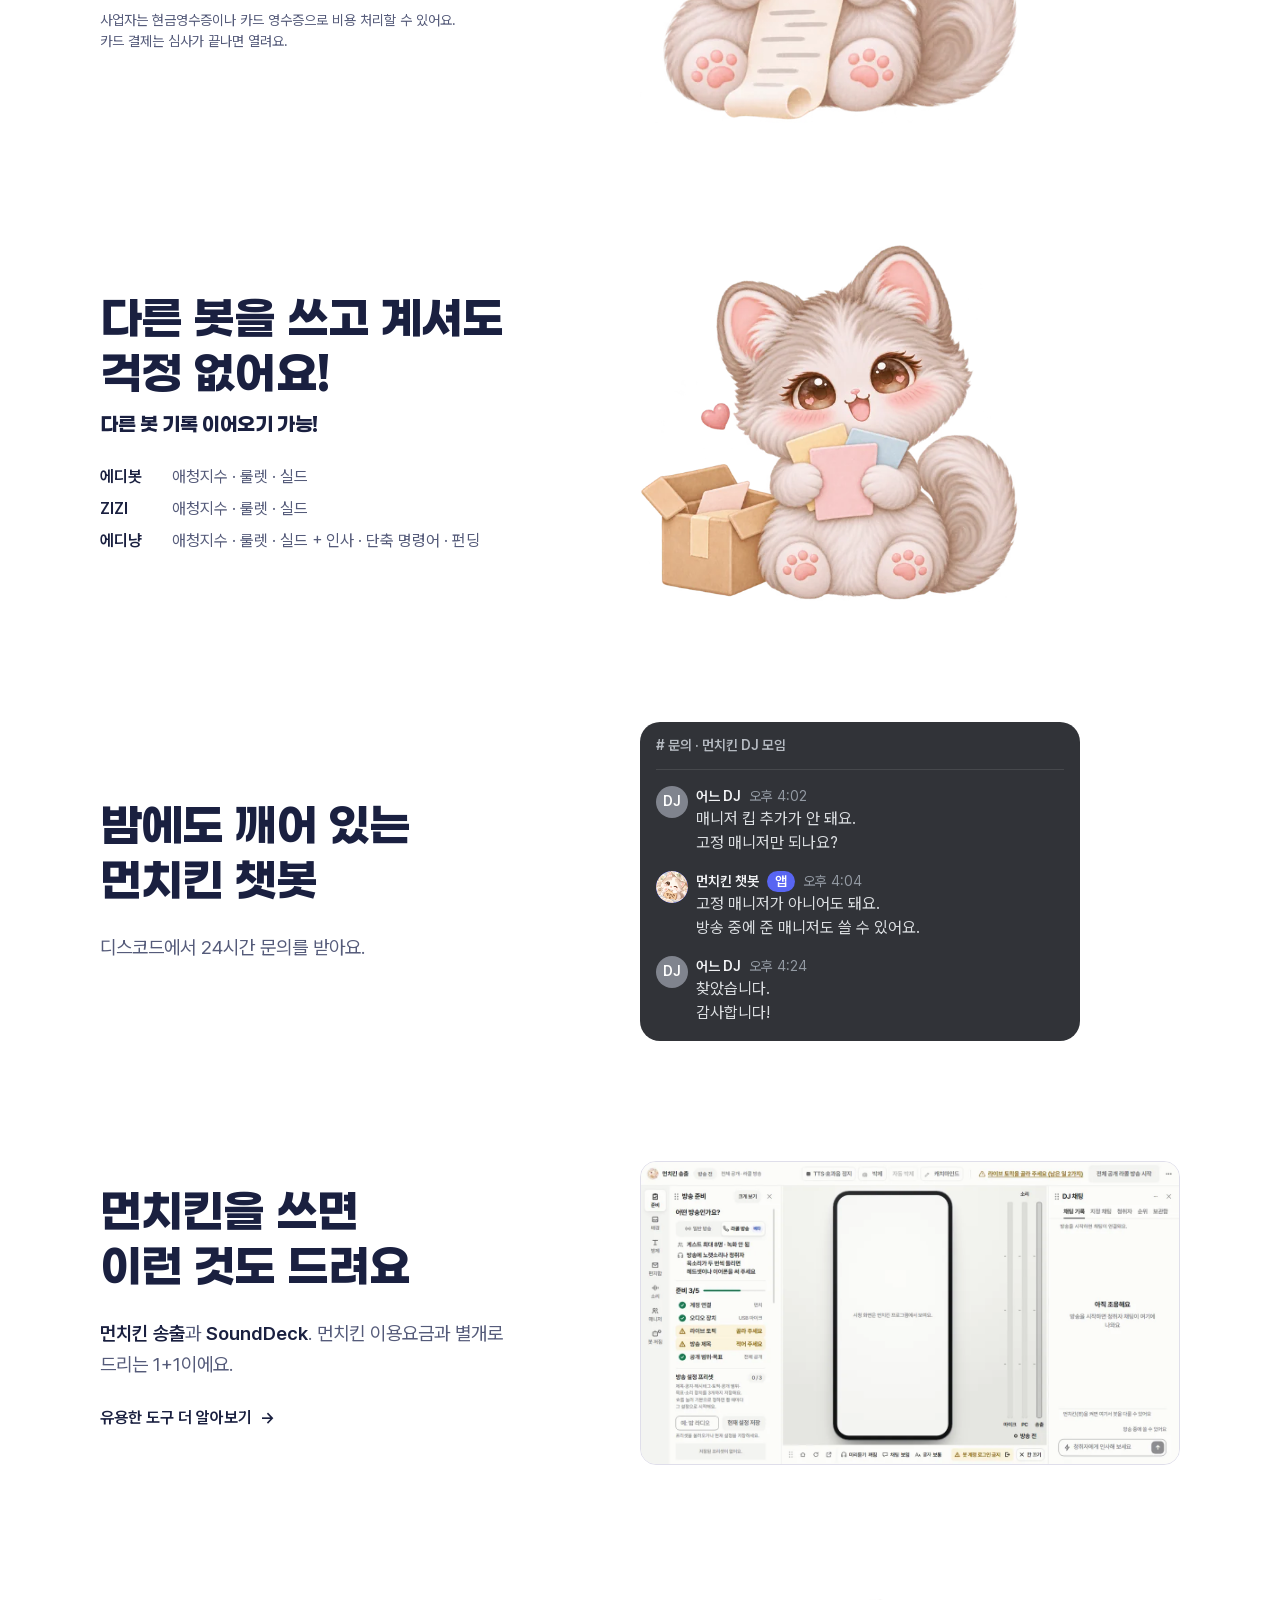
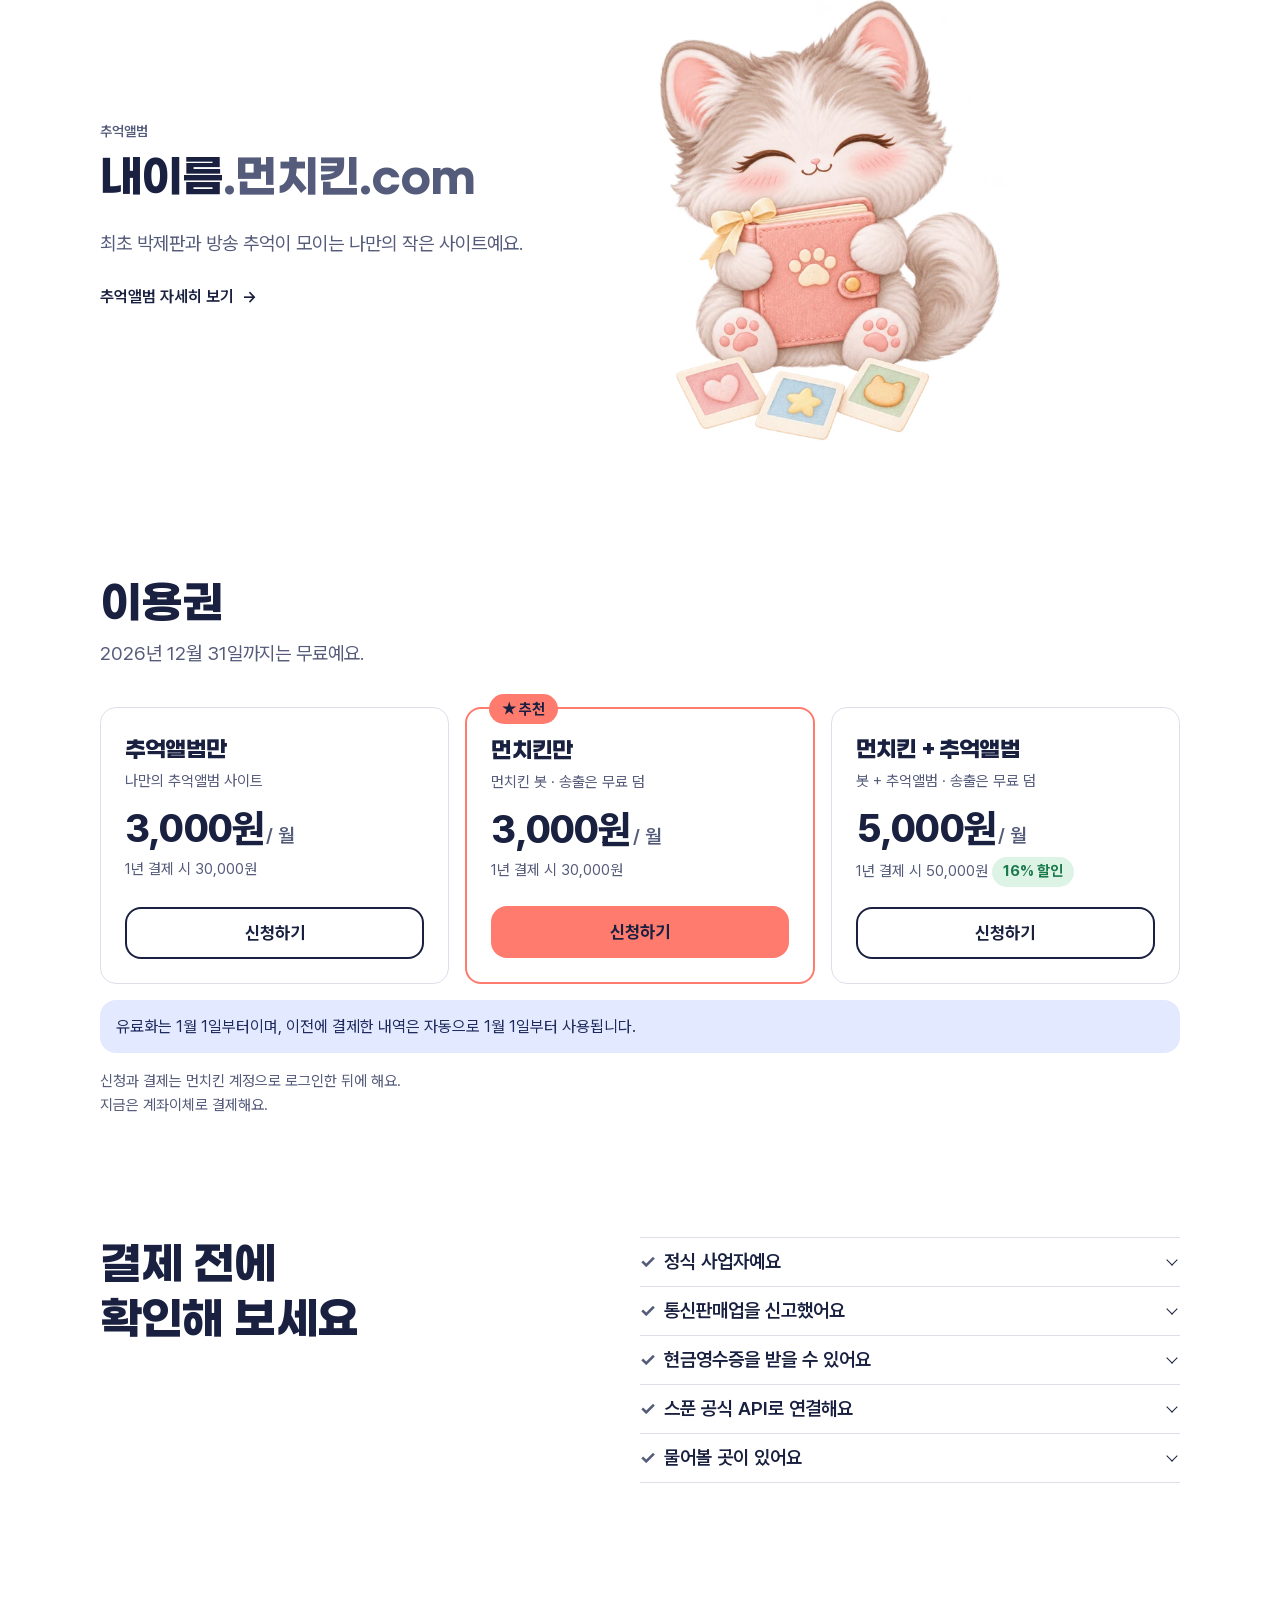
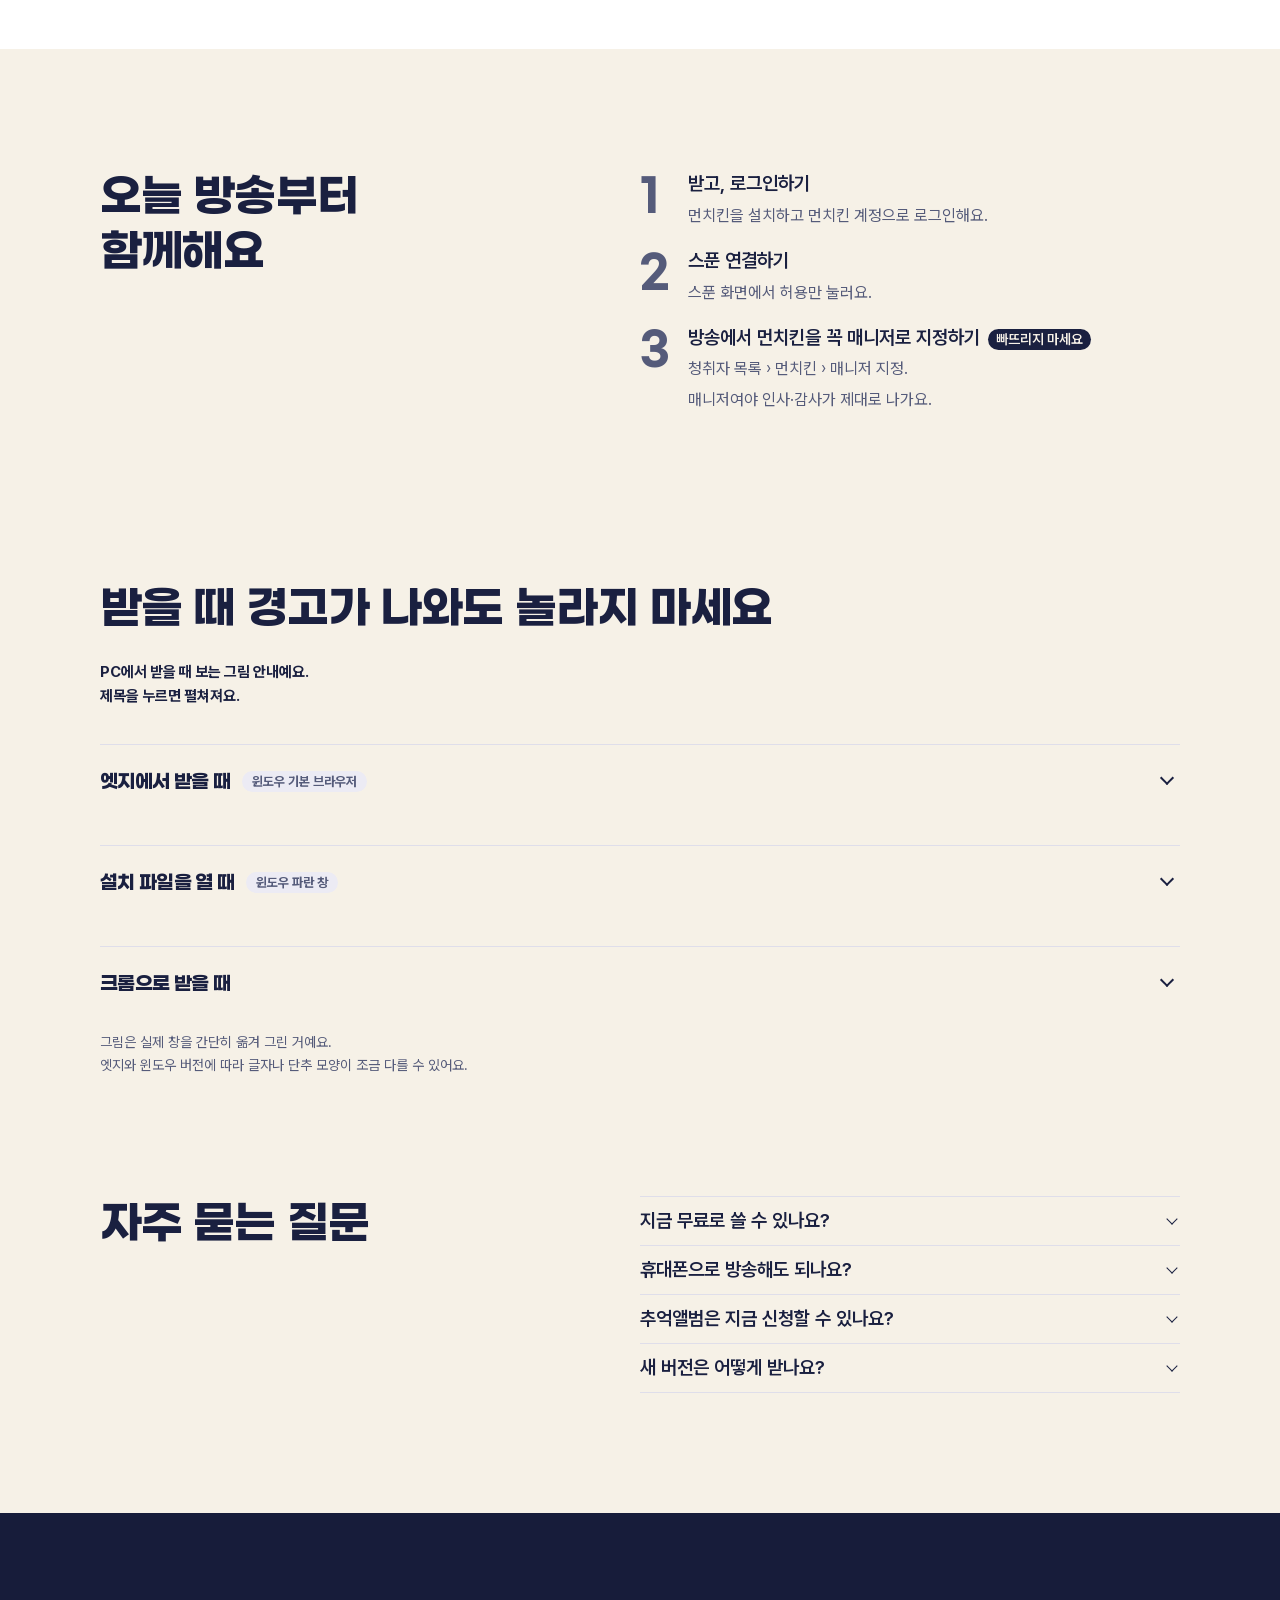
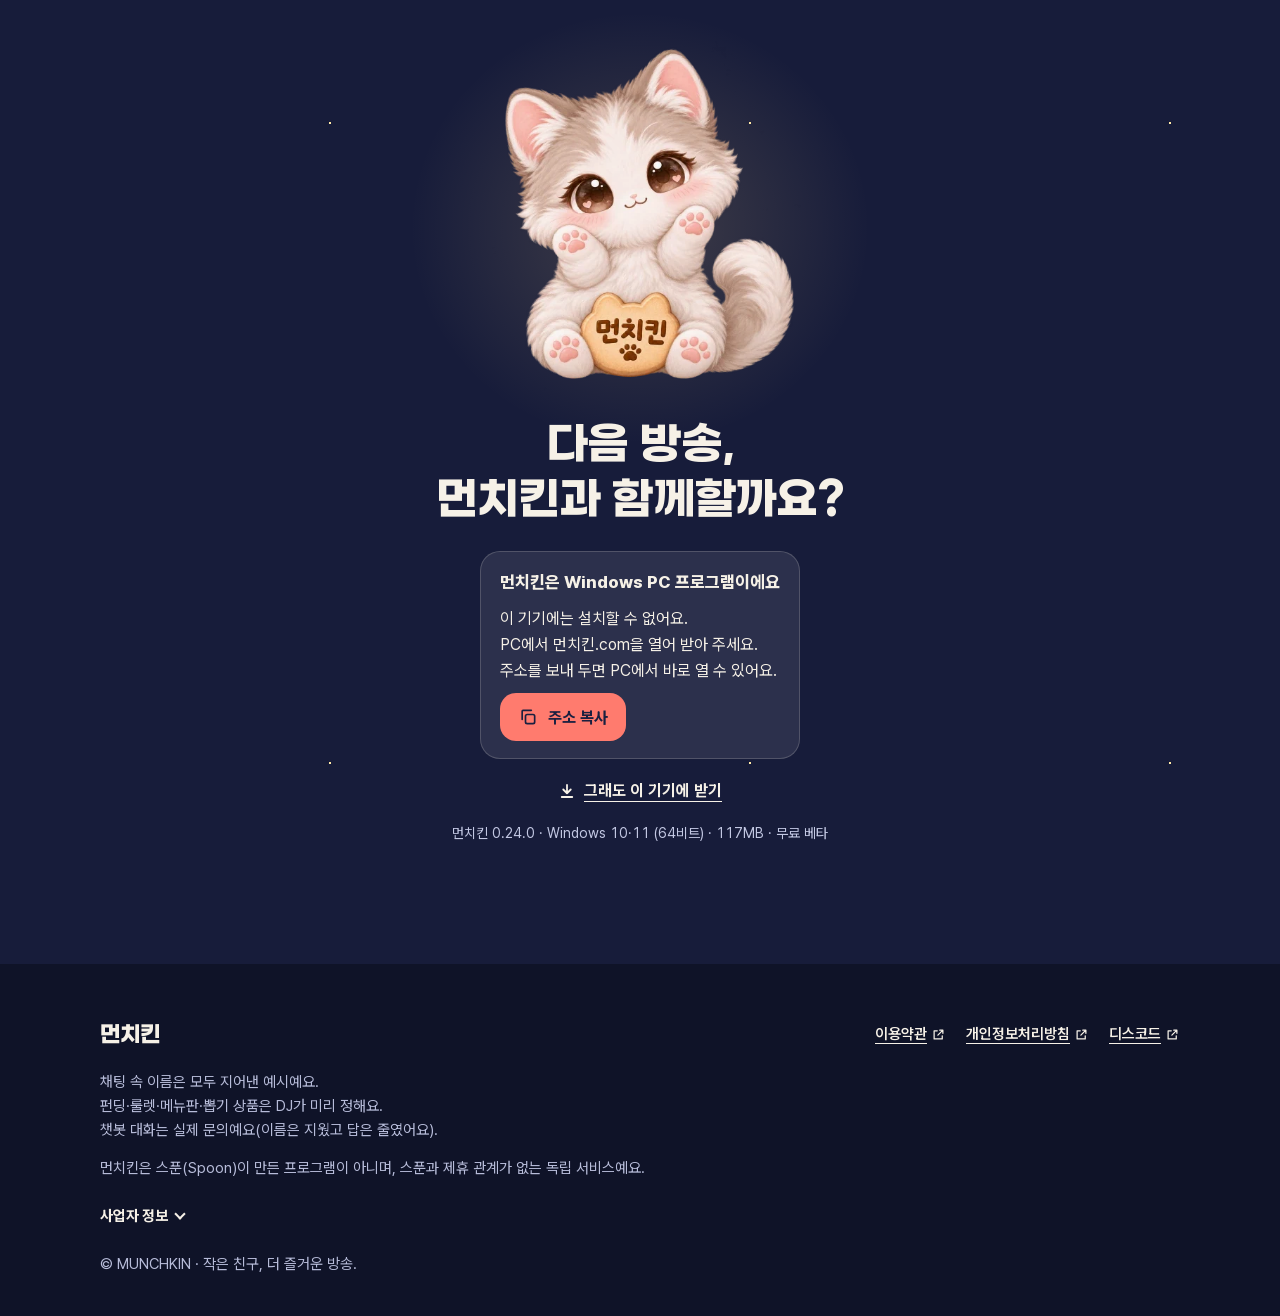
==== commit 352458c6: "뽑기판 장면: 추억앨범이 없으면 먼치킨 프로그램 화면에서 DJ만, 있으면 청취자도 함께 보며 뽑음(사용자 말) Co-Authored-By: Claude Opus 5.5 <norep" ====
--- a/docs/index.html
+++ b/docs/index.html
@@ -72,7 +72,7 @@
 <div class="h-board" id="board" role="group" aria-label="뽑기판 25칸 — 청취자 밤톨이 되어 눌러서 열어 보세요"></div>
 <div class="h-log"><div id="pick-out" class="h-out" aria-live="polite"></div></div>
 </div>
-<div class="h-tail"><p class="h-one">청취자가 <b>!뽑기 13</b> 하면 먼치킨이 칸을 열어요.</p></div>
+<div class="h-tail"><p class="h-one">청취자가 <b>!뽑기 13</b> 하면 먼치킨이 칸을 열어요.<br class="br-s"><a href="album/">추억앨범</a>이 없으면 판은 먼치킨 프로그램 화면에서 DJ만 봐요.<br class="br-s">추억앨범이 있으면 청취자도 판을 함께 보면서 뽑아요.</p></div>
 </div></section>
 </div>
 </div>
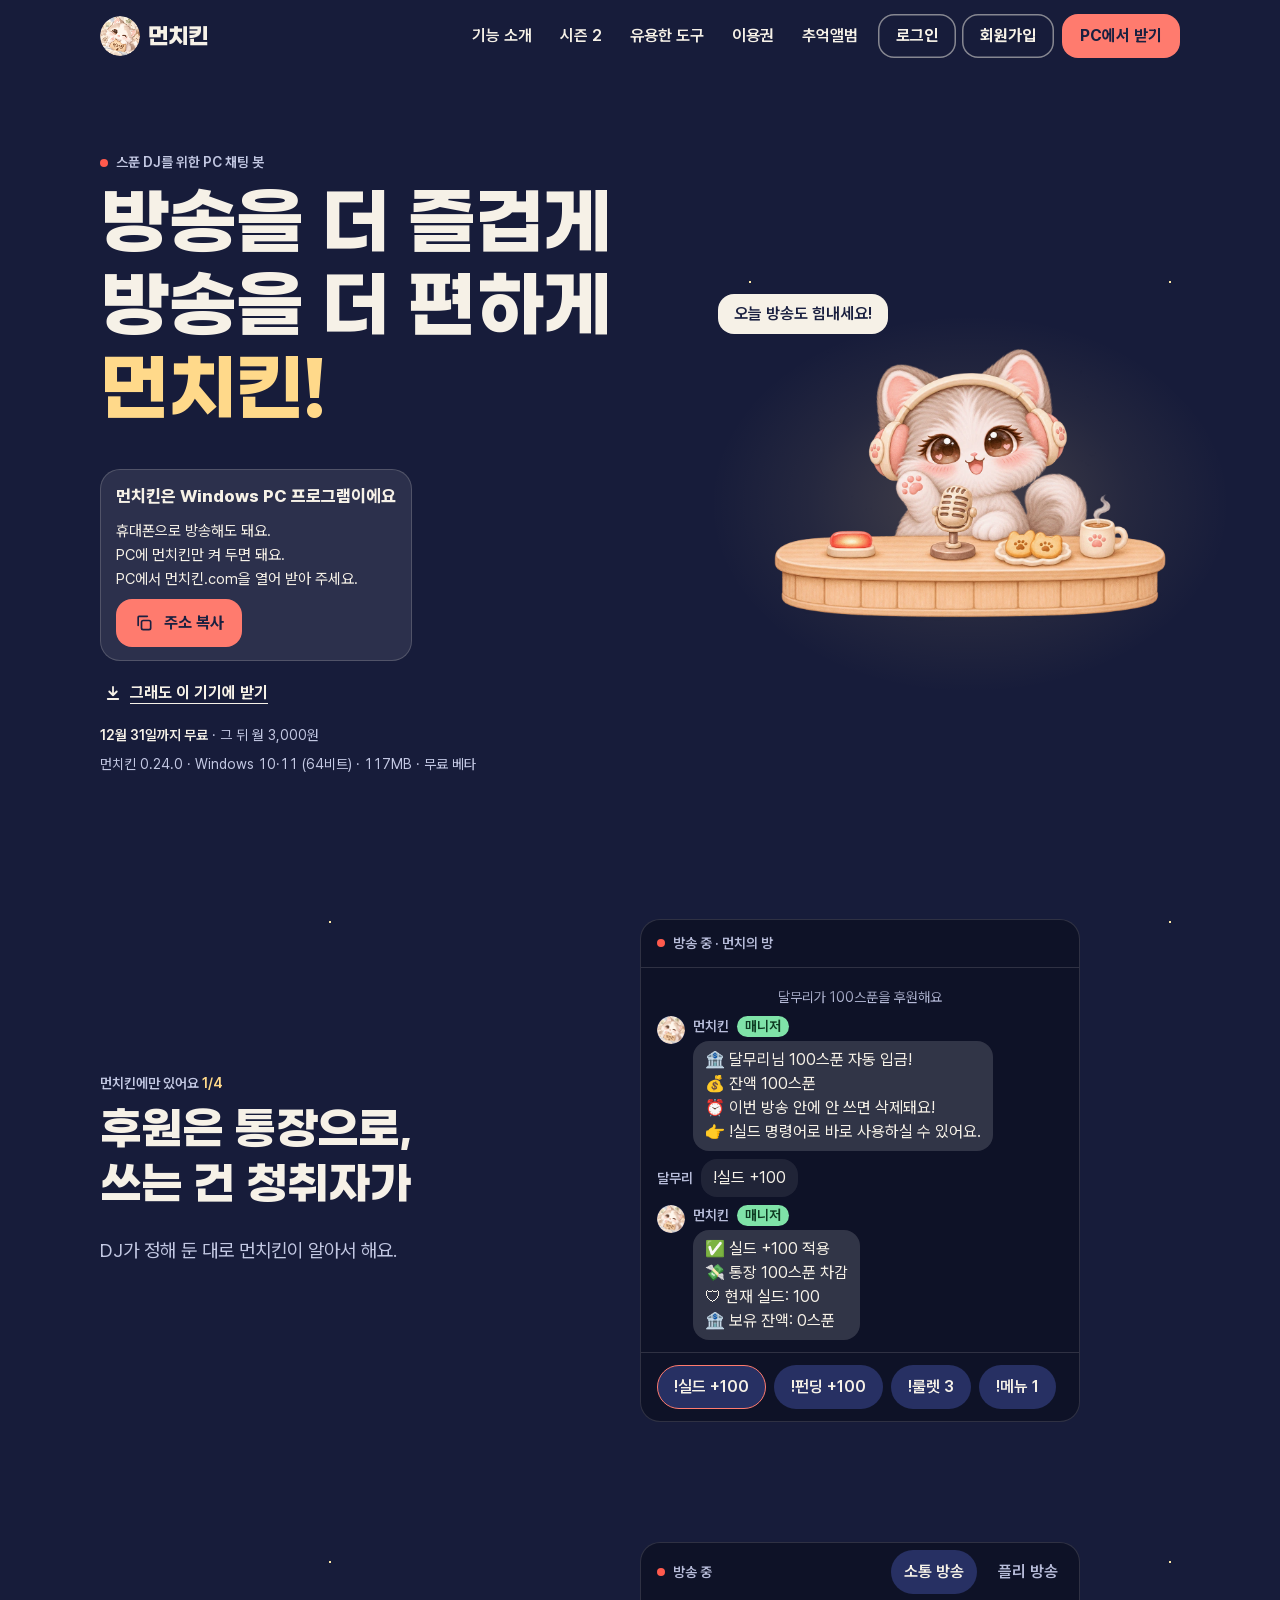
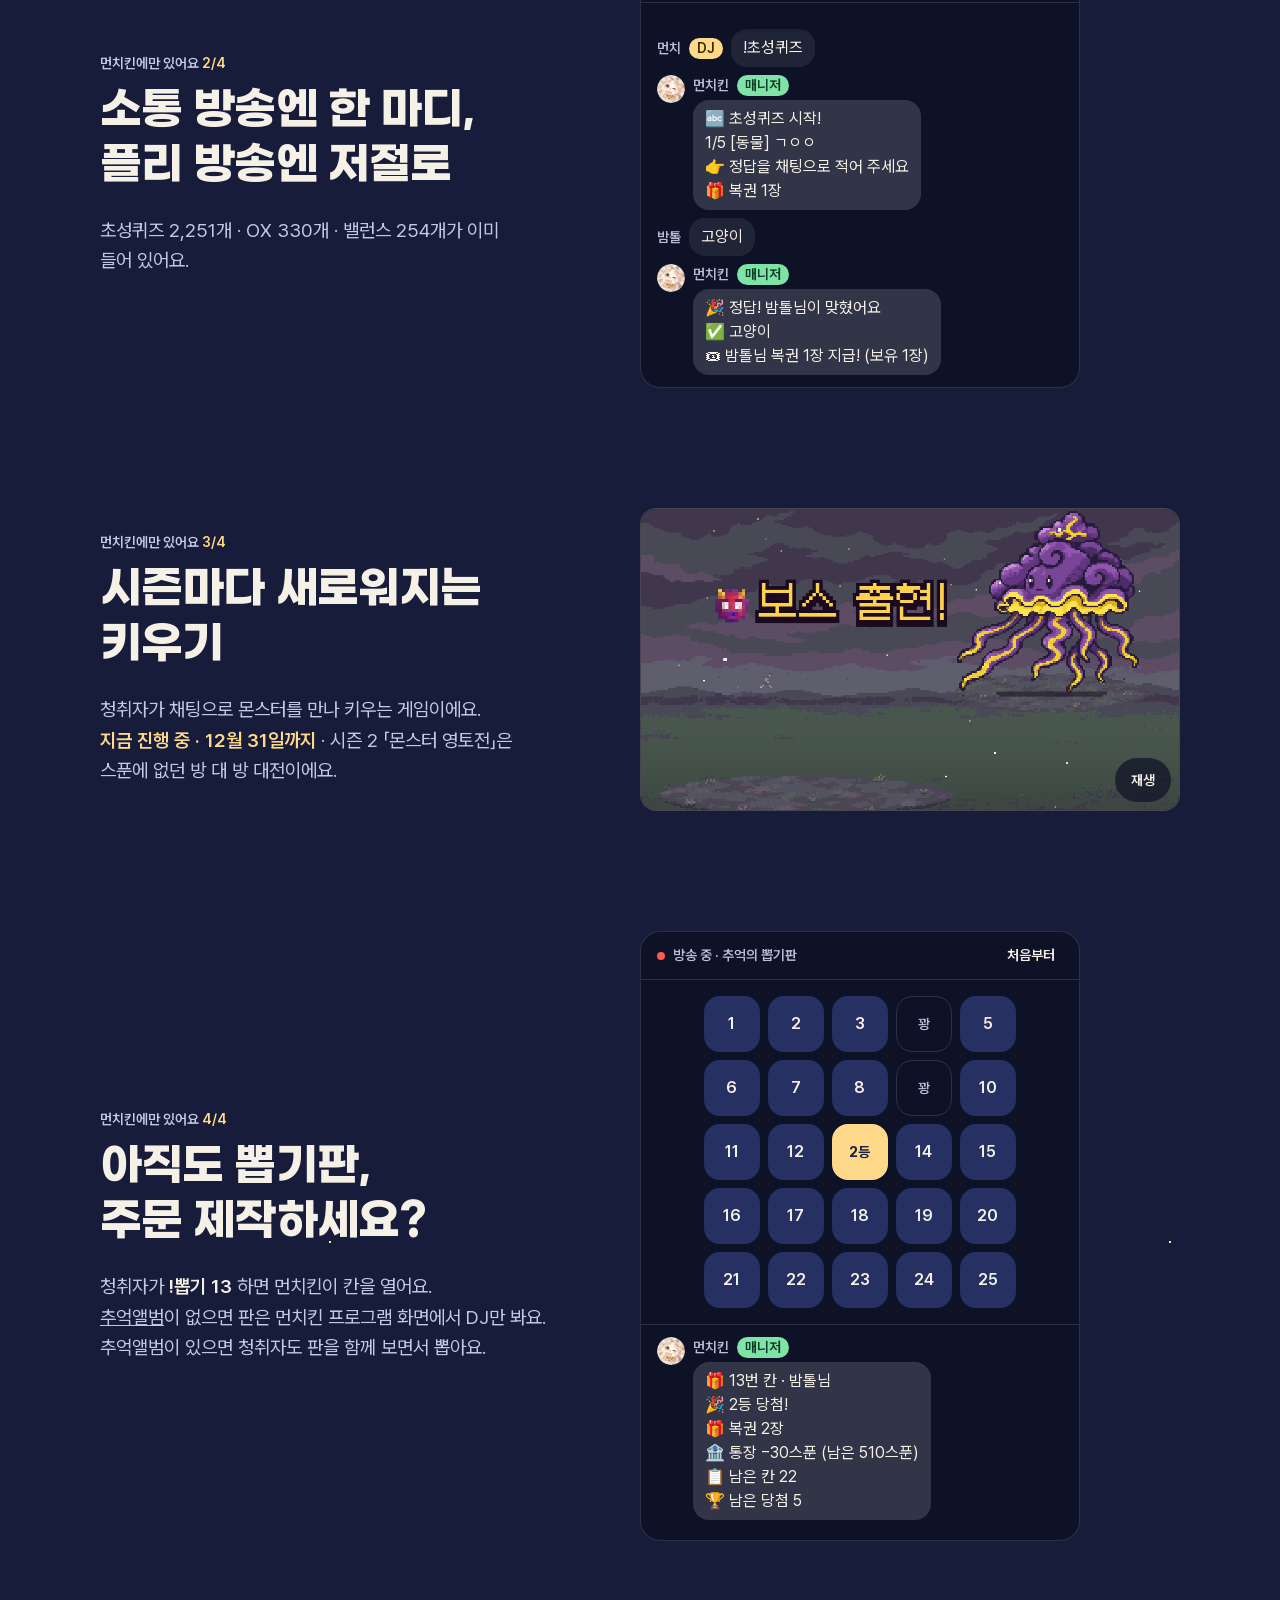
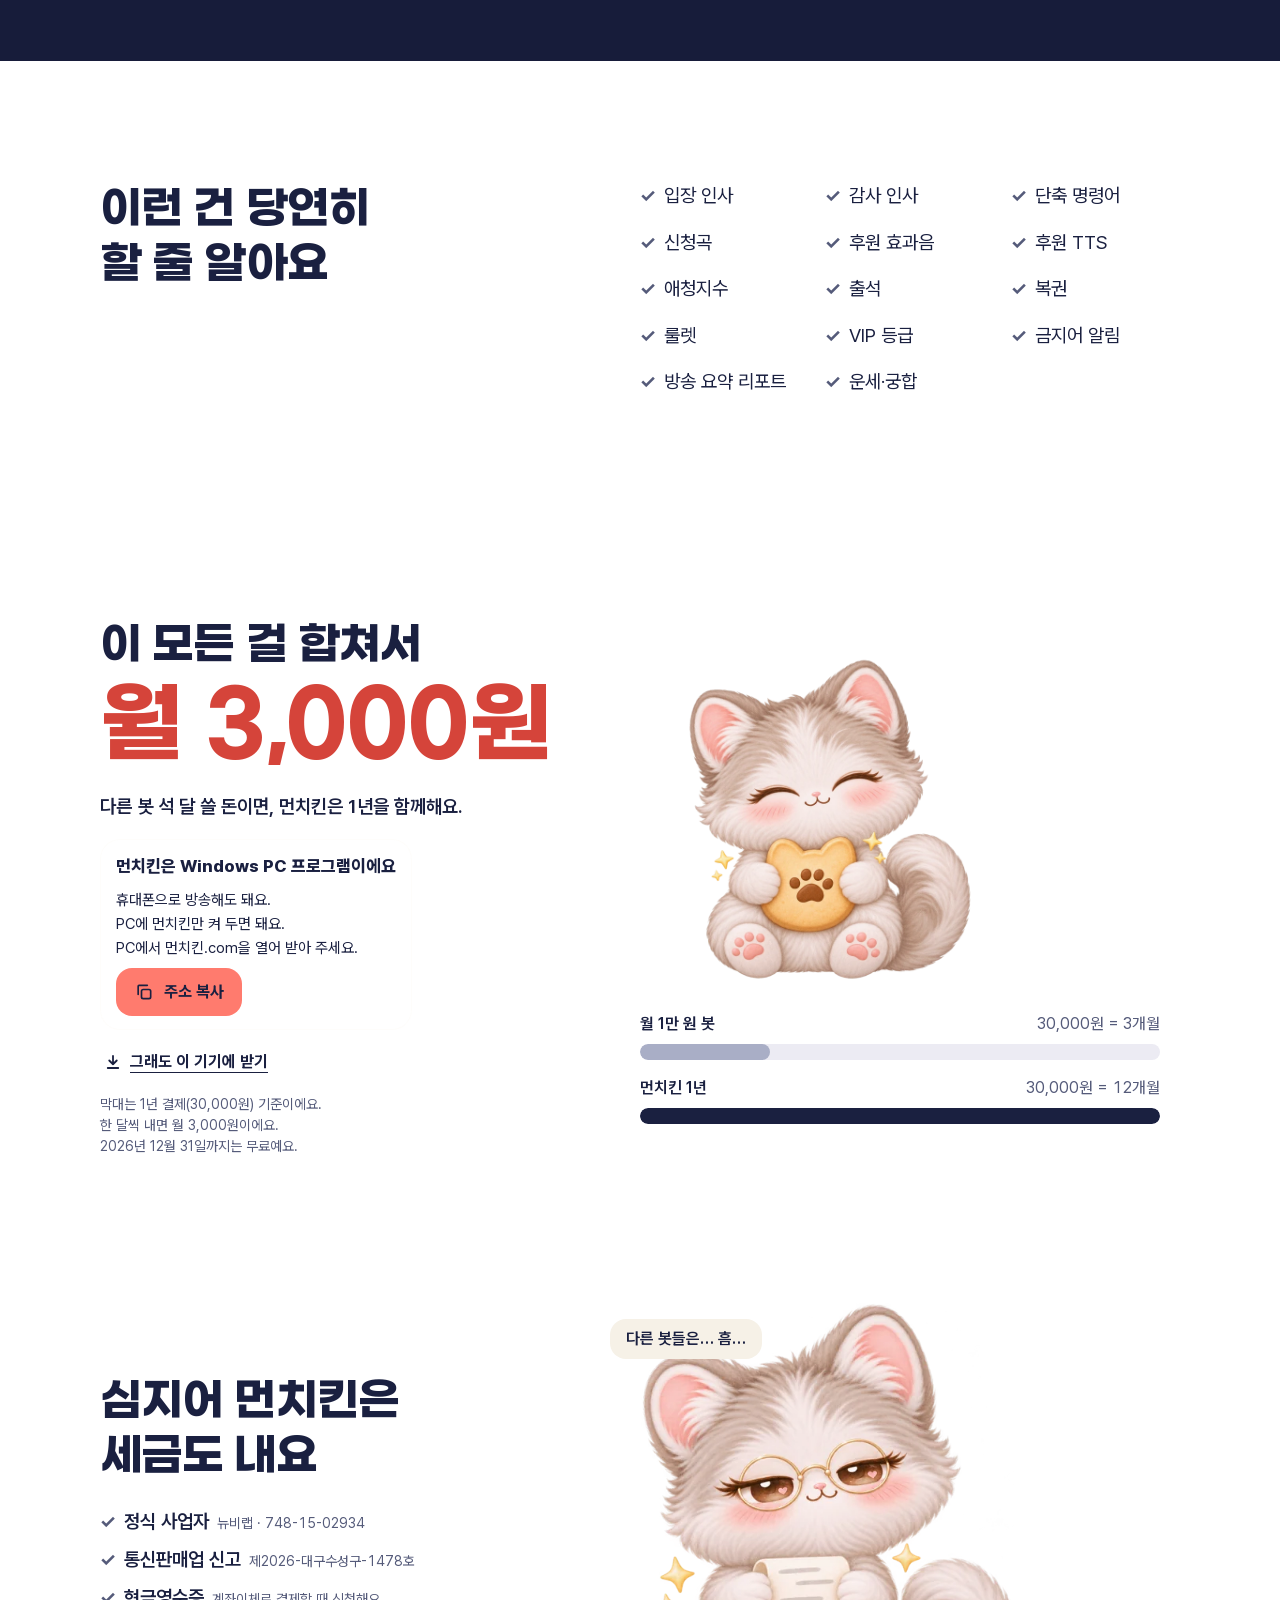
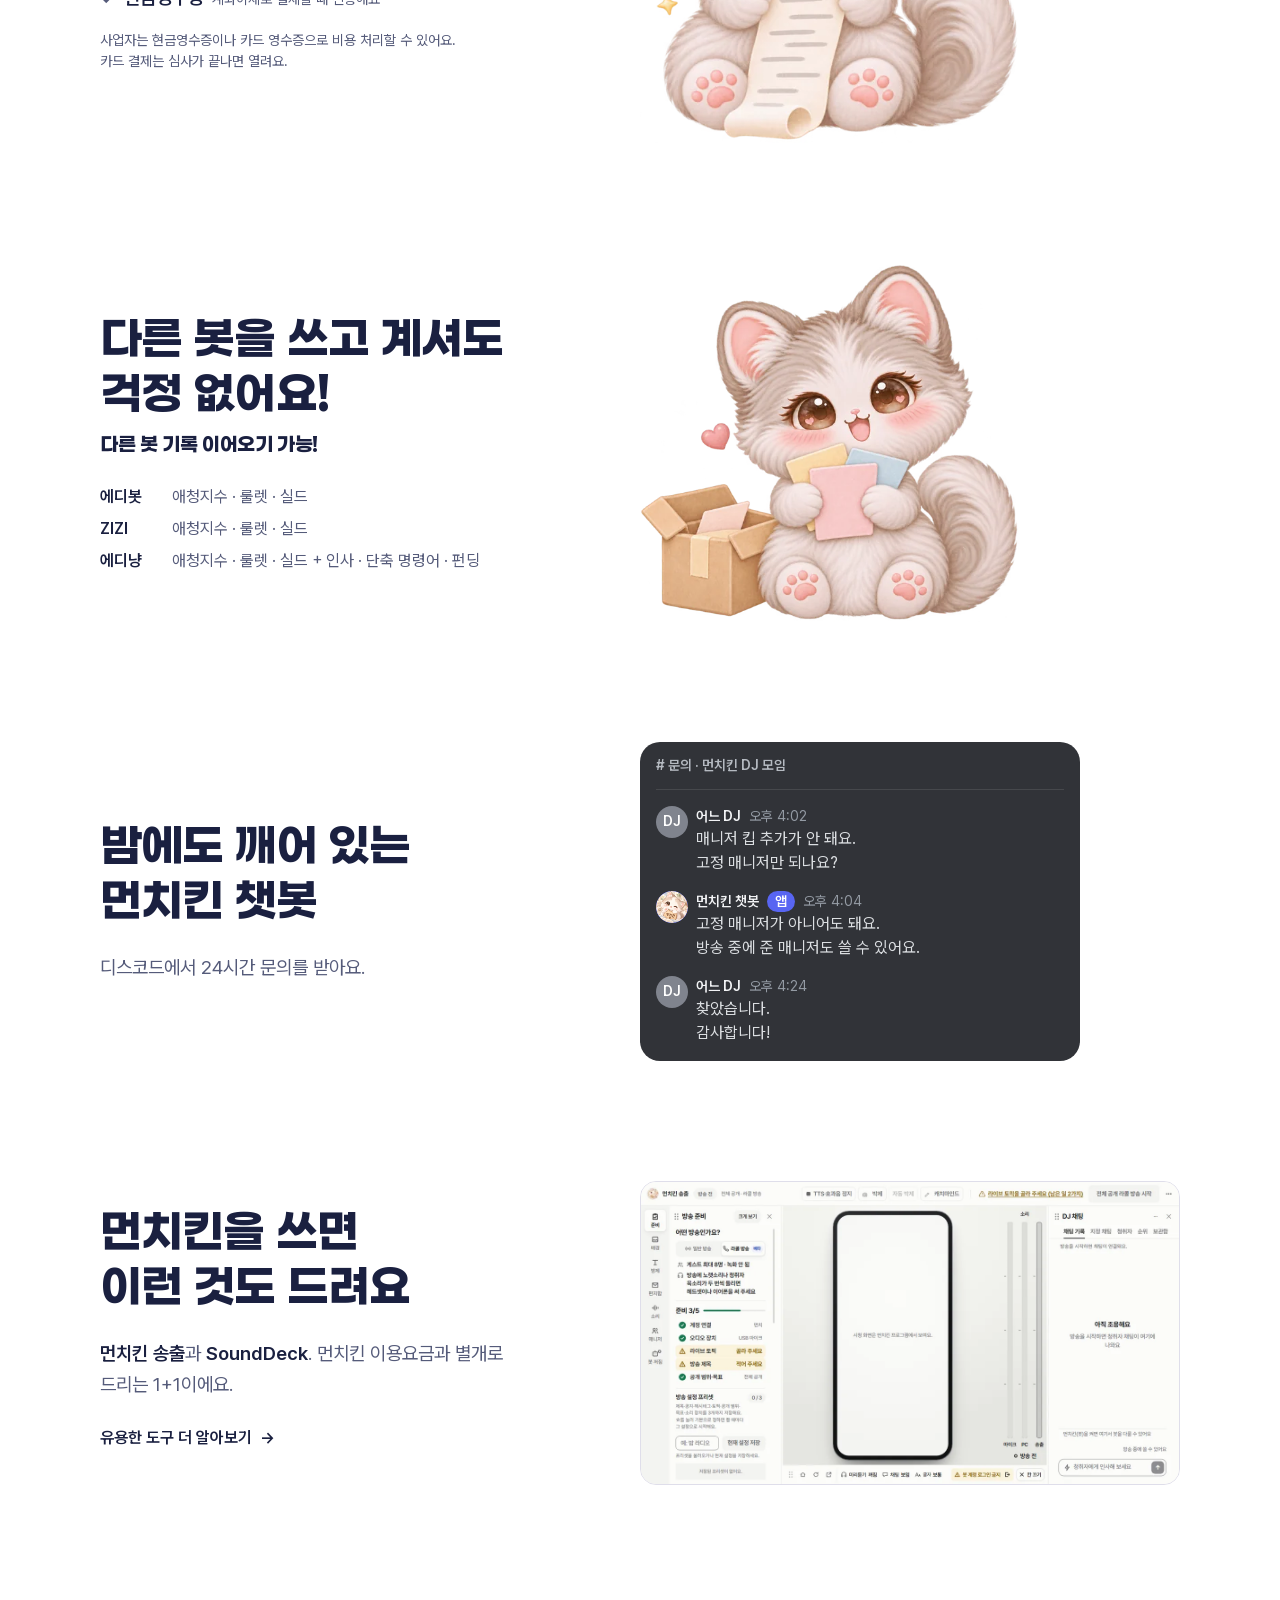
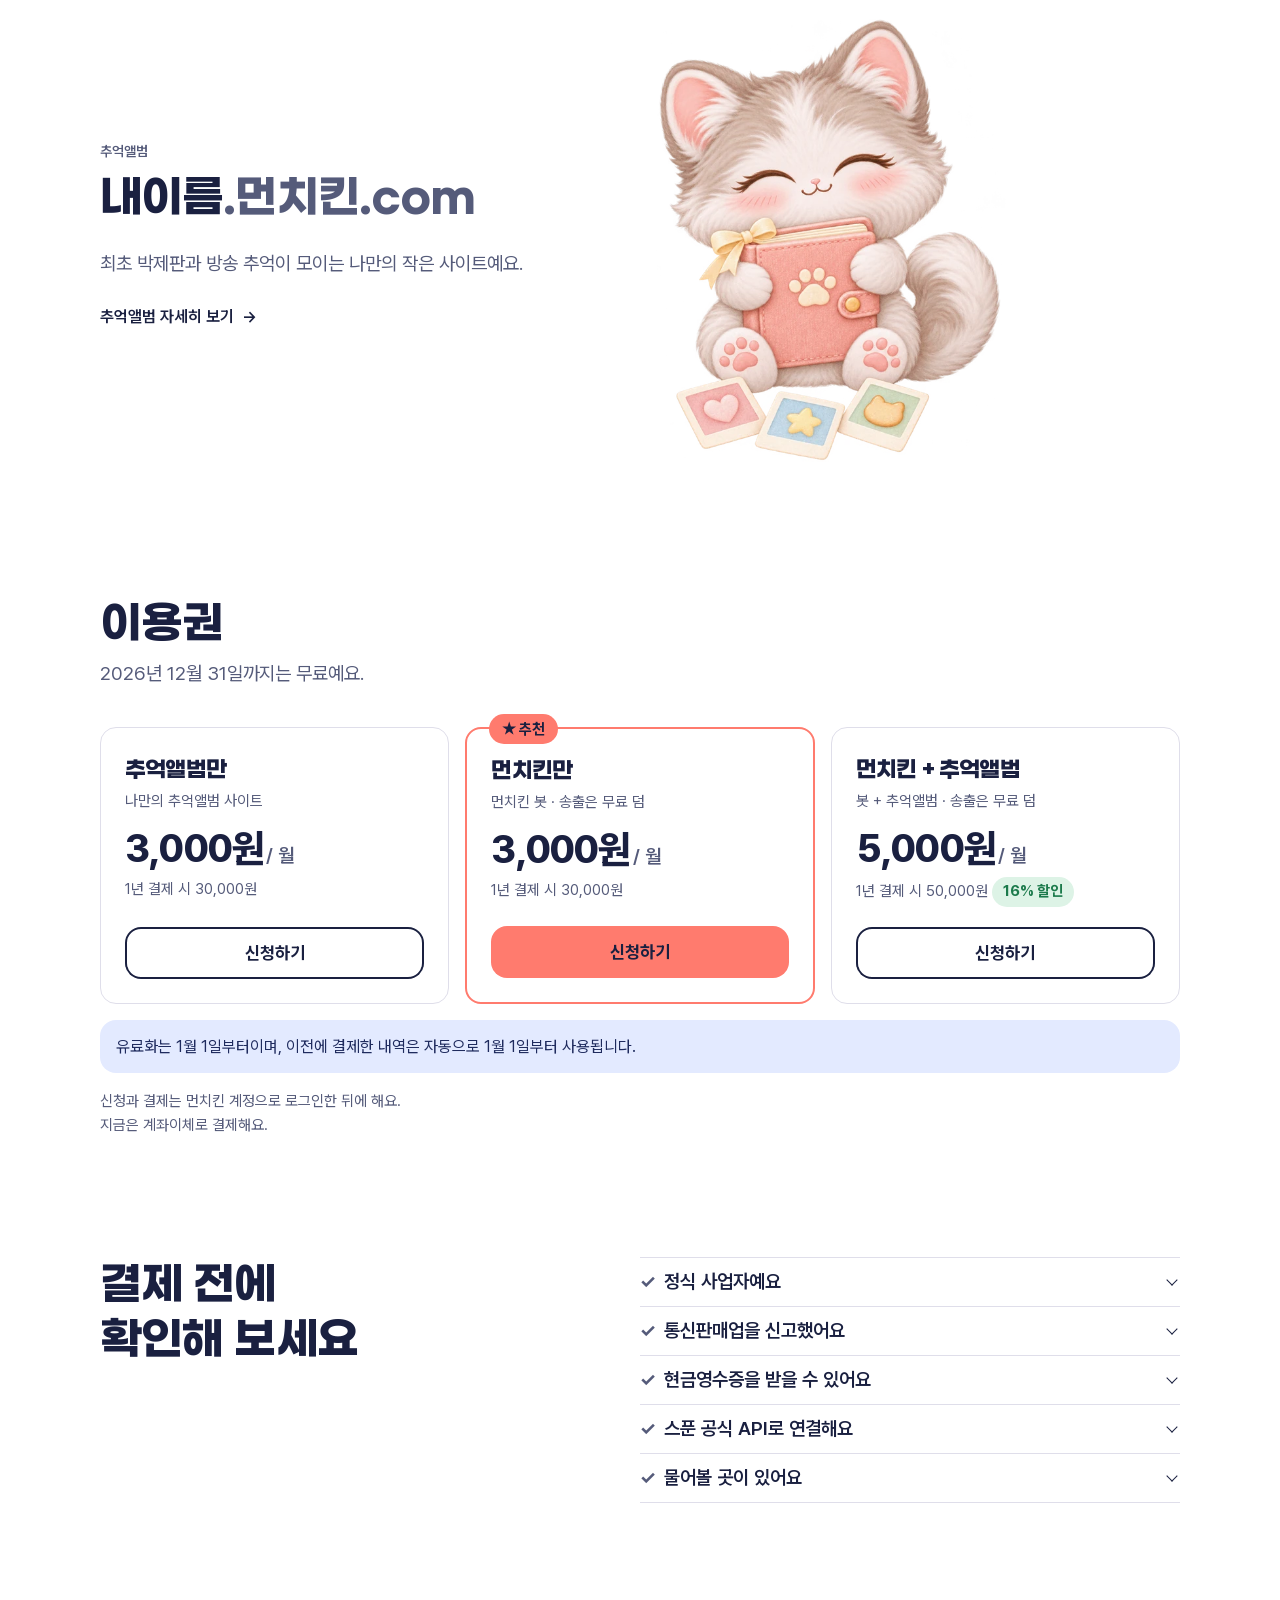
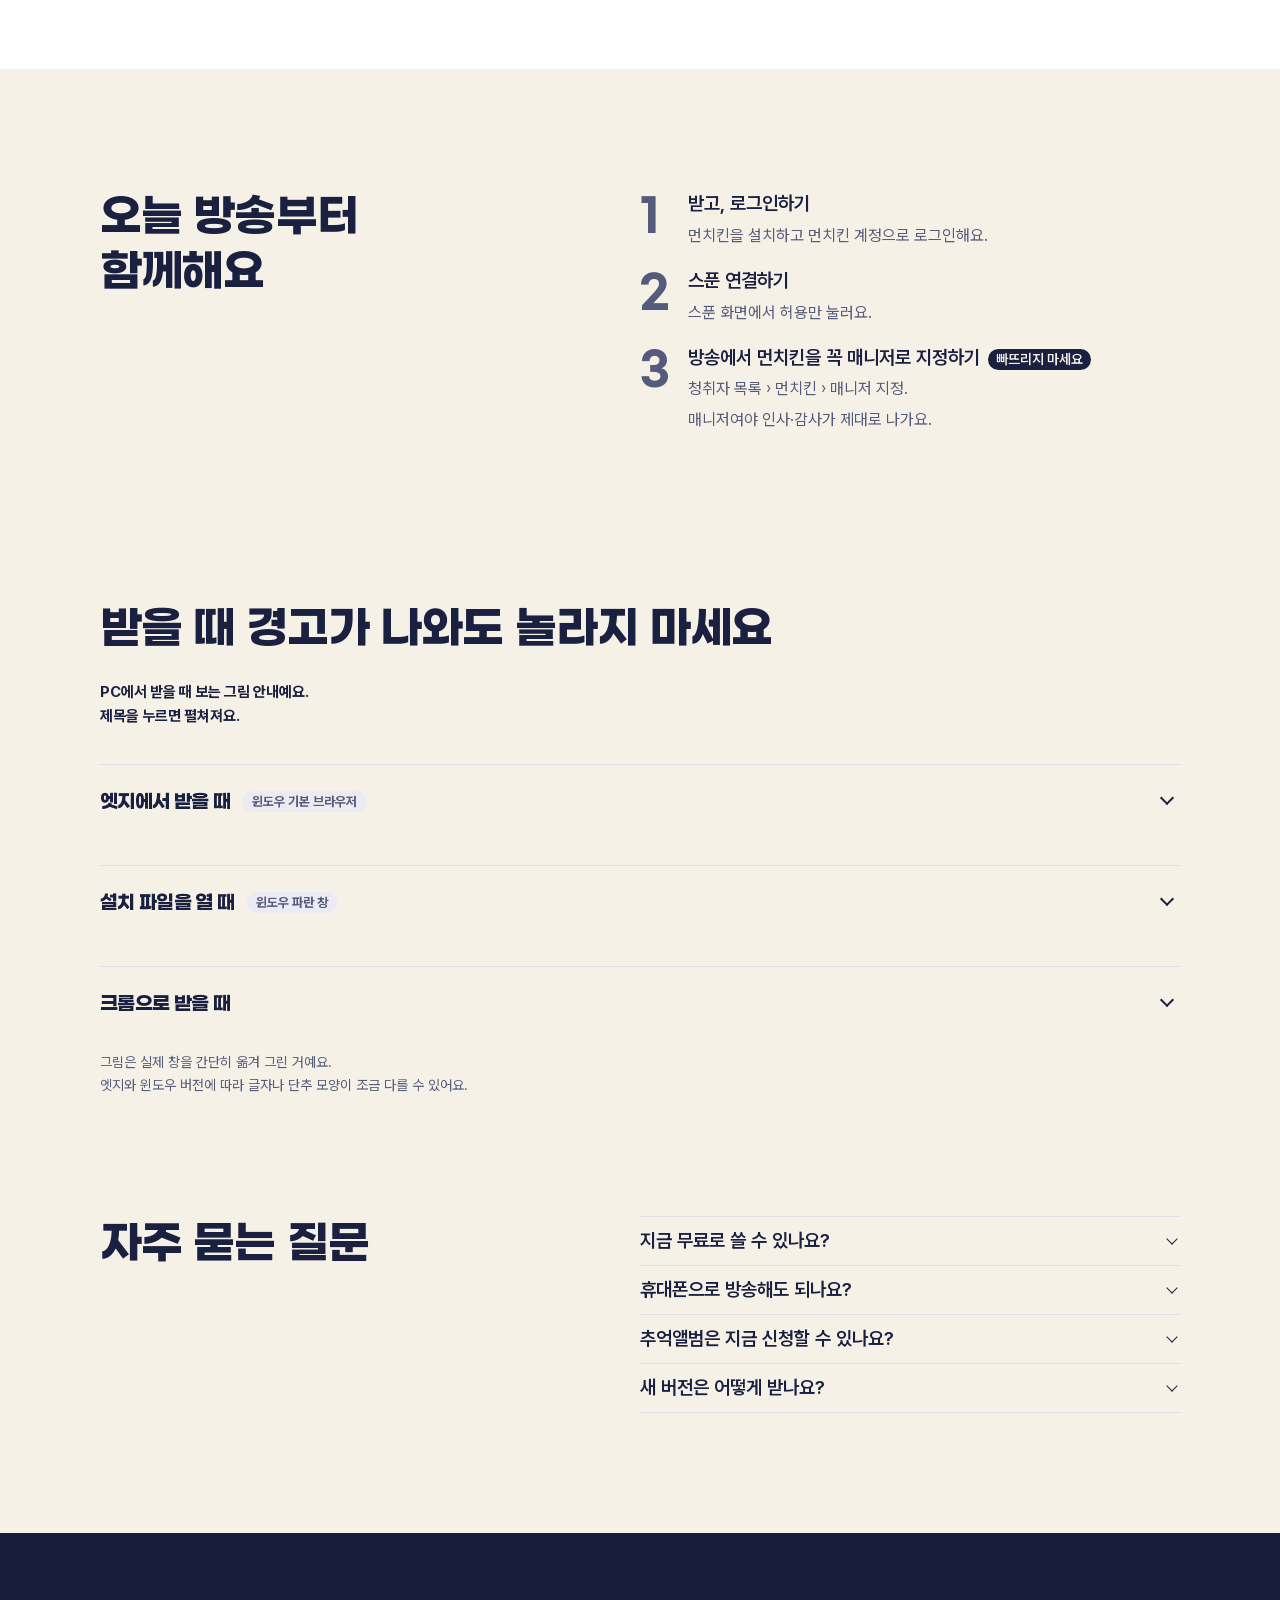
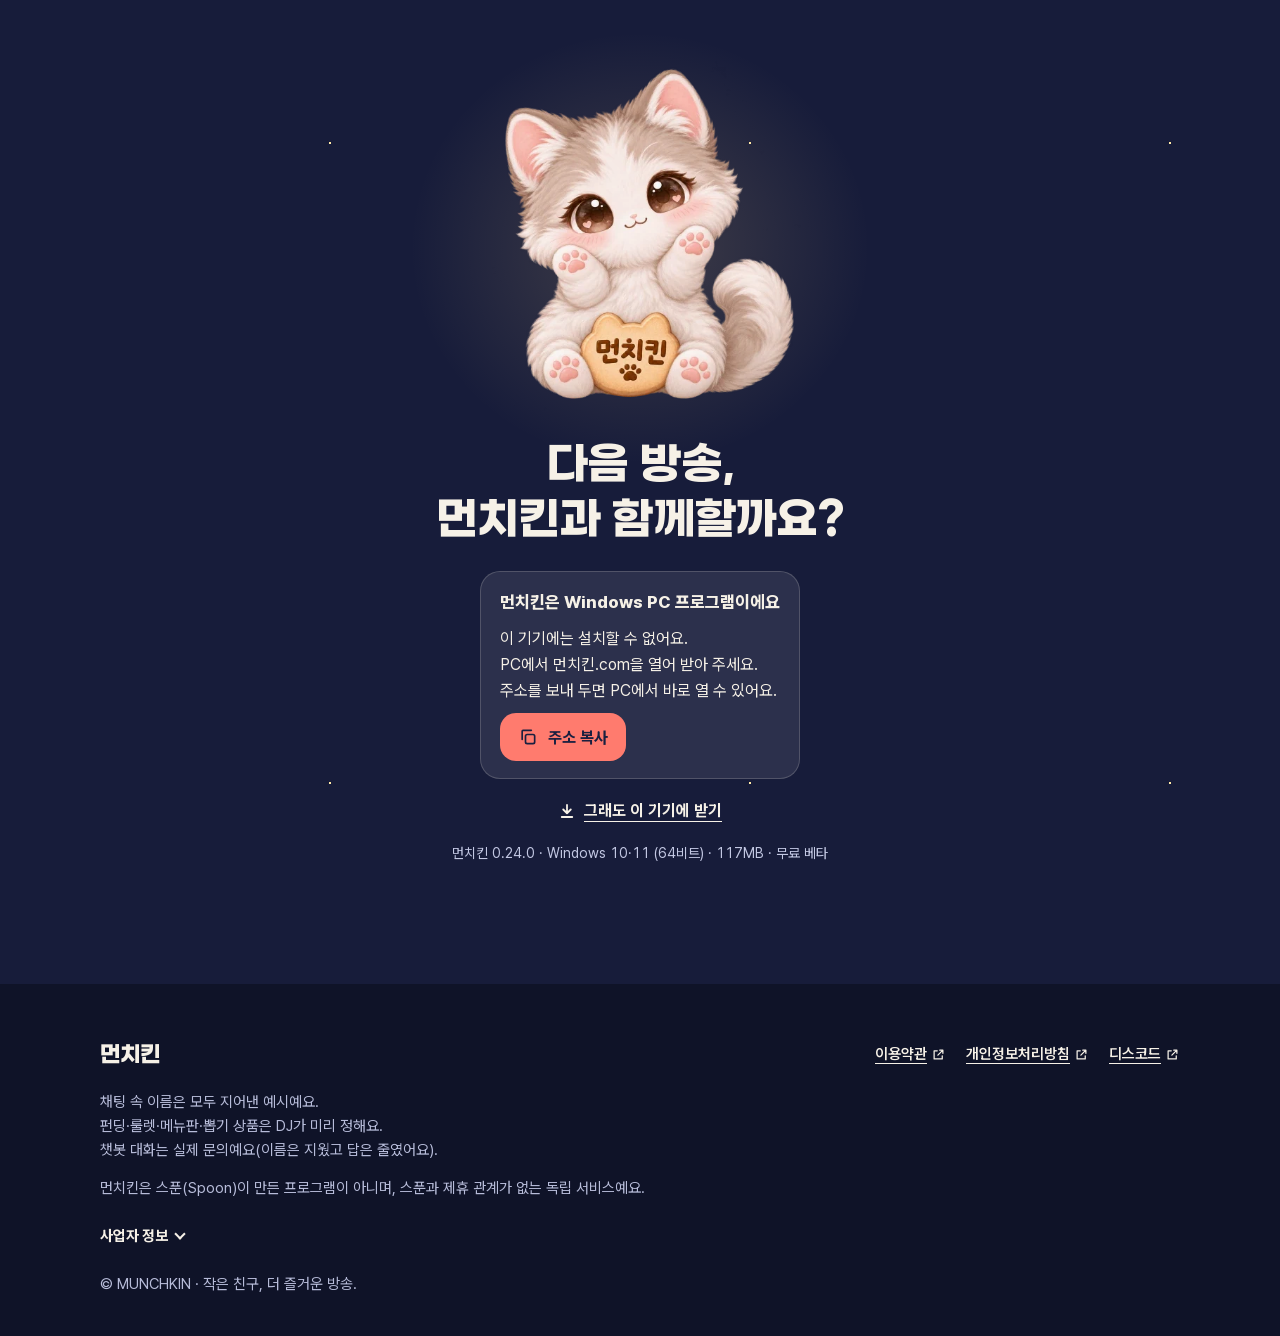
==== commit c19b349a: "뽑기판 채팅 창 216px(처음부터 스크롤 막대가 보이던 것) · home.css v=2 Co-Authored-By: Claude Opus 5.5 <noreply@anthropic" ====
--- a/docs/index.html
+++ b/docs/index.html
@@ -6,7 +6,7 @@
 <link rel="canonical" href="https://xn--s22bu18a0ub.com/"><link rel="icon" href="favicon.ico"><link rel="apple-touch-icon" href="munchkin-256.png">
 <meta name="theme-color" content="#171C3A">
 <link rel="preload" href="fonts/mk-text.woff2" as="font" type="font/woff2" crossorigin><link rel="preload" href="fonts/mk-title.woff2" as="font" type="font/woff2" crossorigin>
-<link rel="stylesheet" href="site.css?v=10"><link rel="stylesheet" href="pay.css?v=2"><link rel="stylesheet" href="home.css?v=1"><script src="home.js?v=2" defer></script><script type="module" src="album/album.js?v=31"></script>
+<link rel="stylesheet" href="site.css?v=10"><link rel="stylesheet" href="pay.css?v=2"><link rel="stylesheet" href="home.css?v=2"><script src="home.js?v=2" defer></script><script type="module" src="album/album.js?v=31"></script>
 </head>
 <body class="home"><a class="skip" href="#main">본문으로 바로 가기</a><svg class="sprite" width="0" height="0" aria-hidden="true" focusable="false" style="position:absolute"><defs>
 <symbol id="i-down" viewBox="0 0 24 24"><path d="M12 4v11M7 10l5 5 5-5M5 20h14"/></symbol>
--- a/docs/home.css
+++ b/docs/home.css
@@ -115,7 +115,7 @@
 body.home .h-board button.h-won:disabled{background:var(--star);border-color:transparent;color:#1A2040;font-weight:700}
 body.home .h-reset{min-height:44px;padding:0 8px;border:0;background:none;color:var(--chat-ink);font-size:var(--f-sm);font-weight:600;cursor:pointer}
 body.home #pick .h-out>*+*{margin-top:8px}
-body.home #pick .h-log{--log:196px;display:block;overflow-y:auto;overscroll-behavior:contain;scrollbar-width:thin;scrollbar-color:rgba(246,241,231,.25) transparent;border-top:1px solid var(--chat-line);-webkit-mask-image:none;mask-image:none}
+body.home #pick .h-log{--log:216px;display:block;overflow-y:auto;overscroll-behavior:contain;scrollbar-width:thin;scrollbar-color:rgba(246,241,231,.25) transparent;border-top:1px solid var(--chat-line);-webkit-mask-image:none;mask-image:none}
 
 /* 기본 기능 */
 body.home .h-checks{display:grid;grid-template-columns:repeat(2,minmax(0,1fr));gap:8px 16px}
